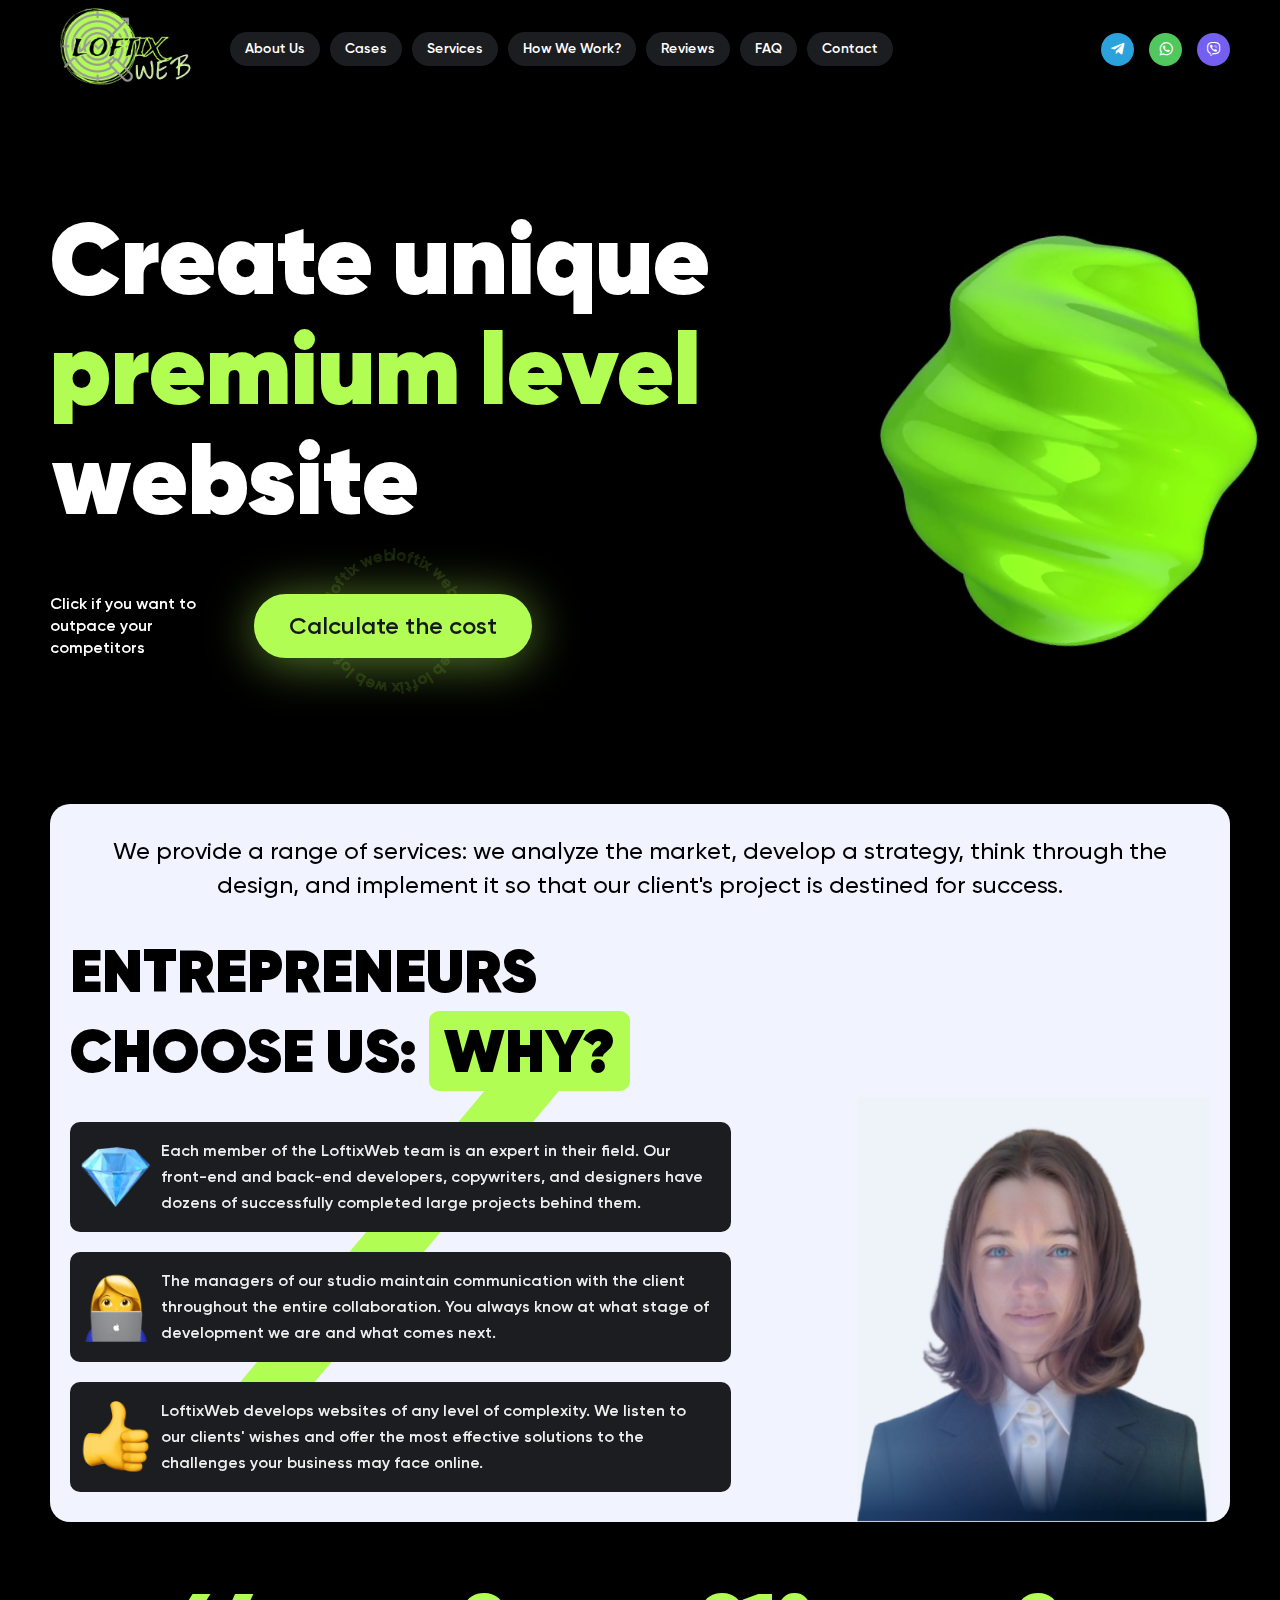
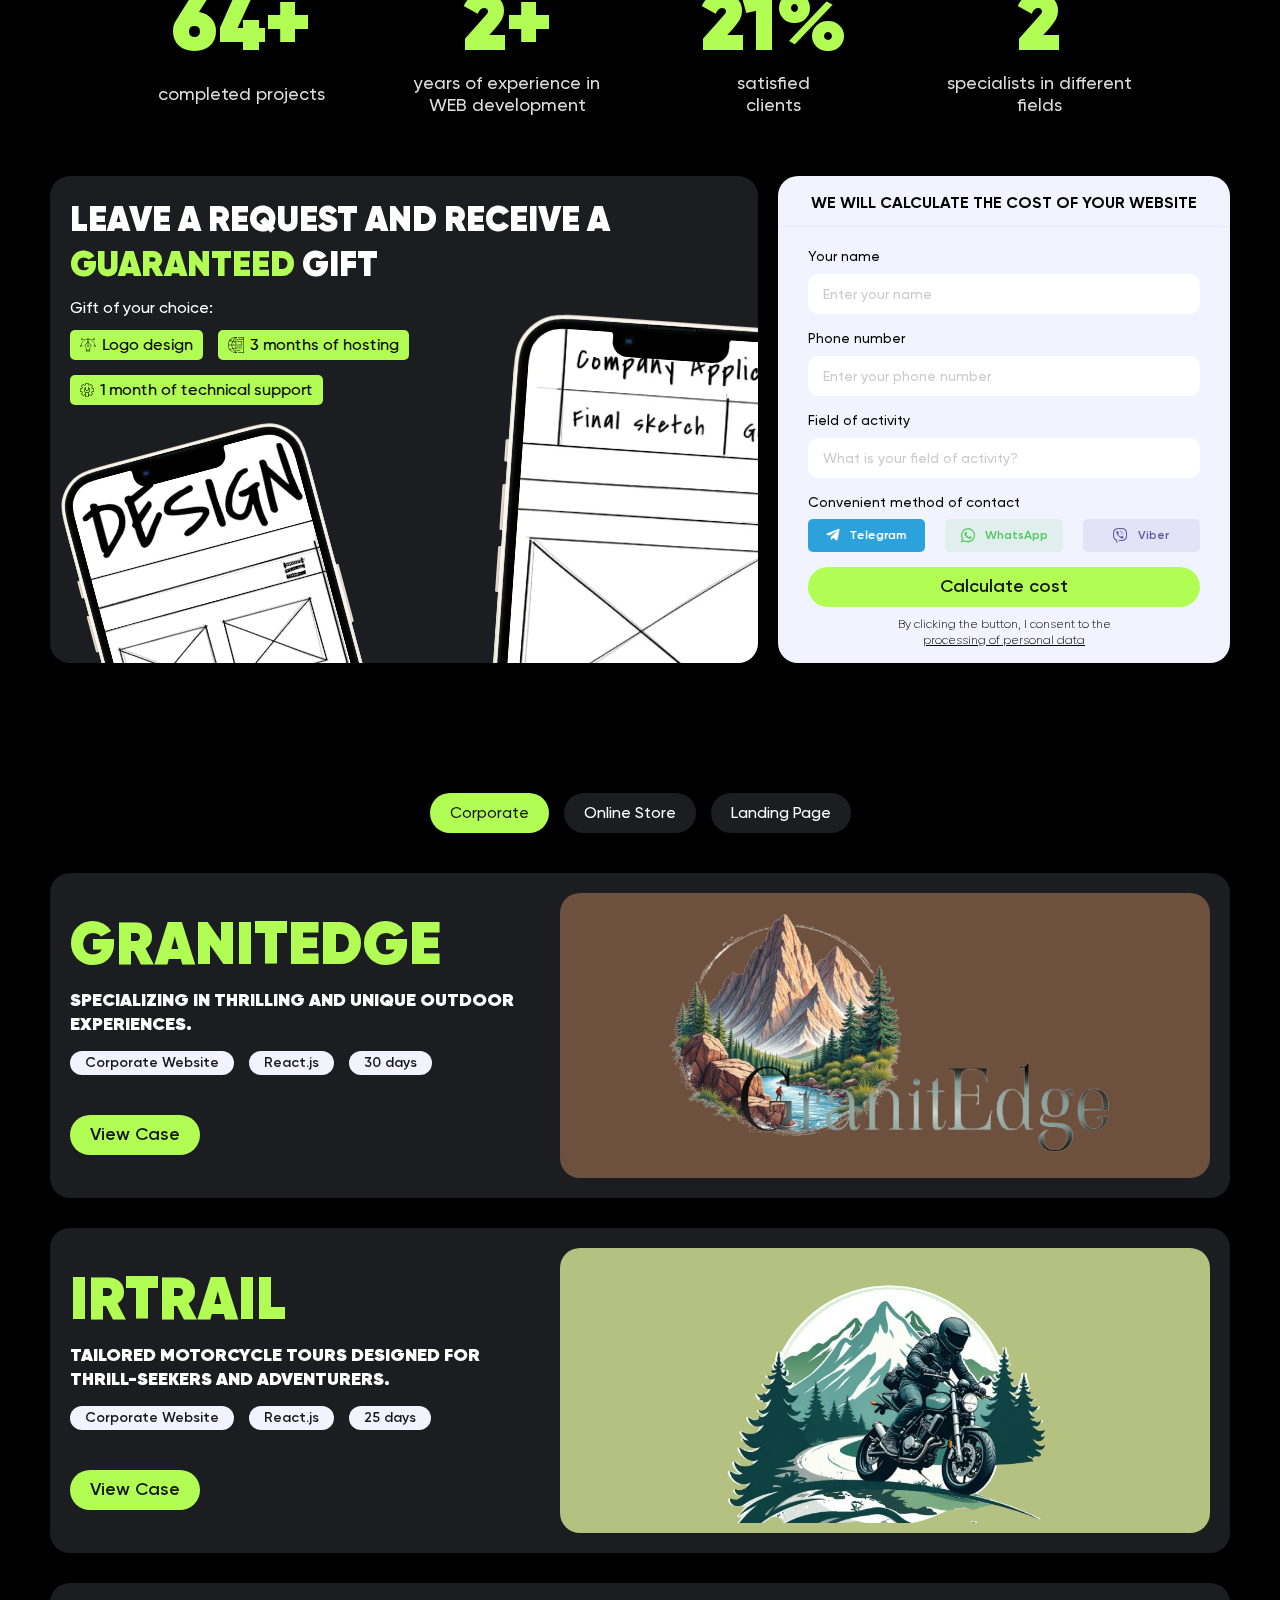
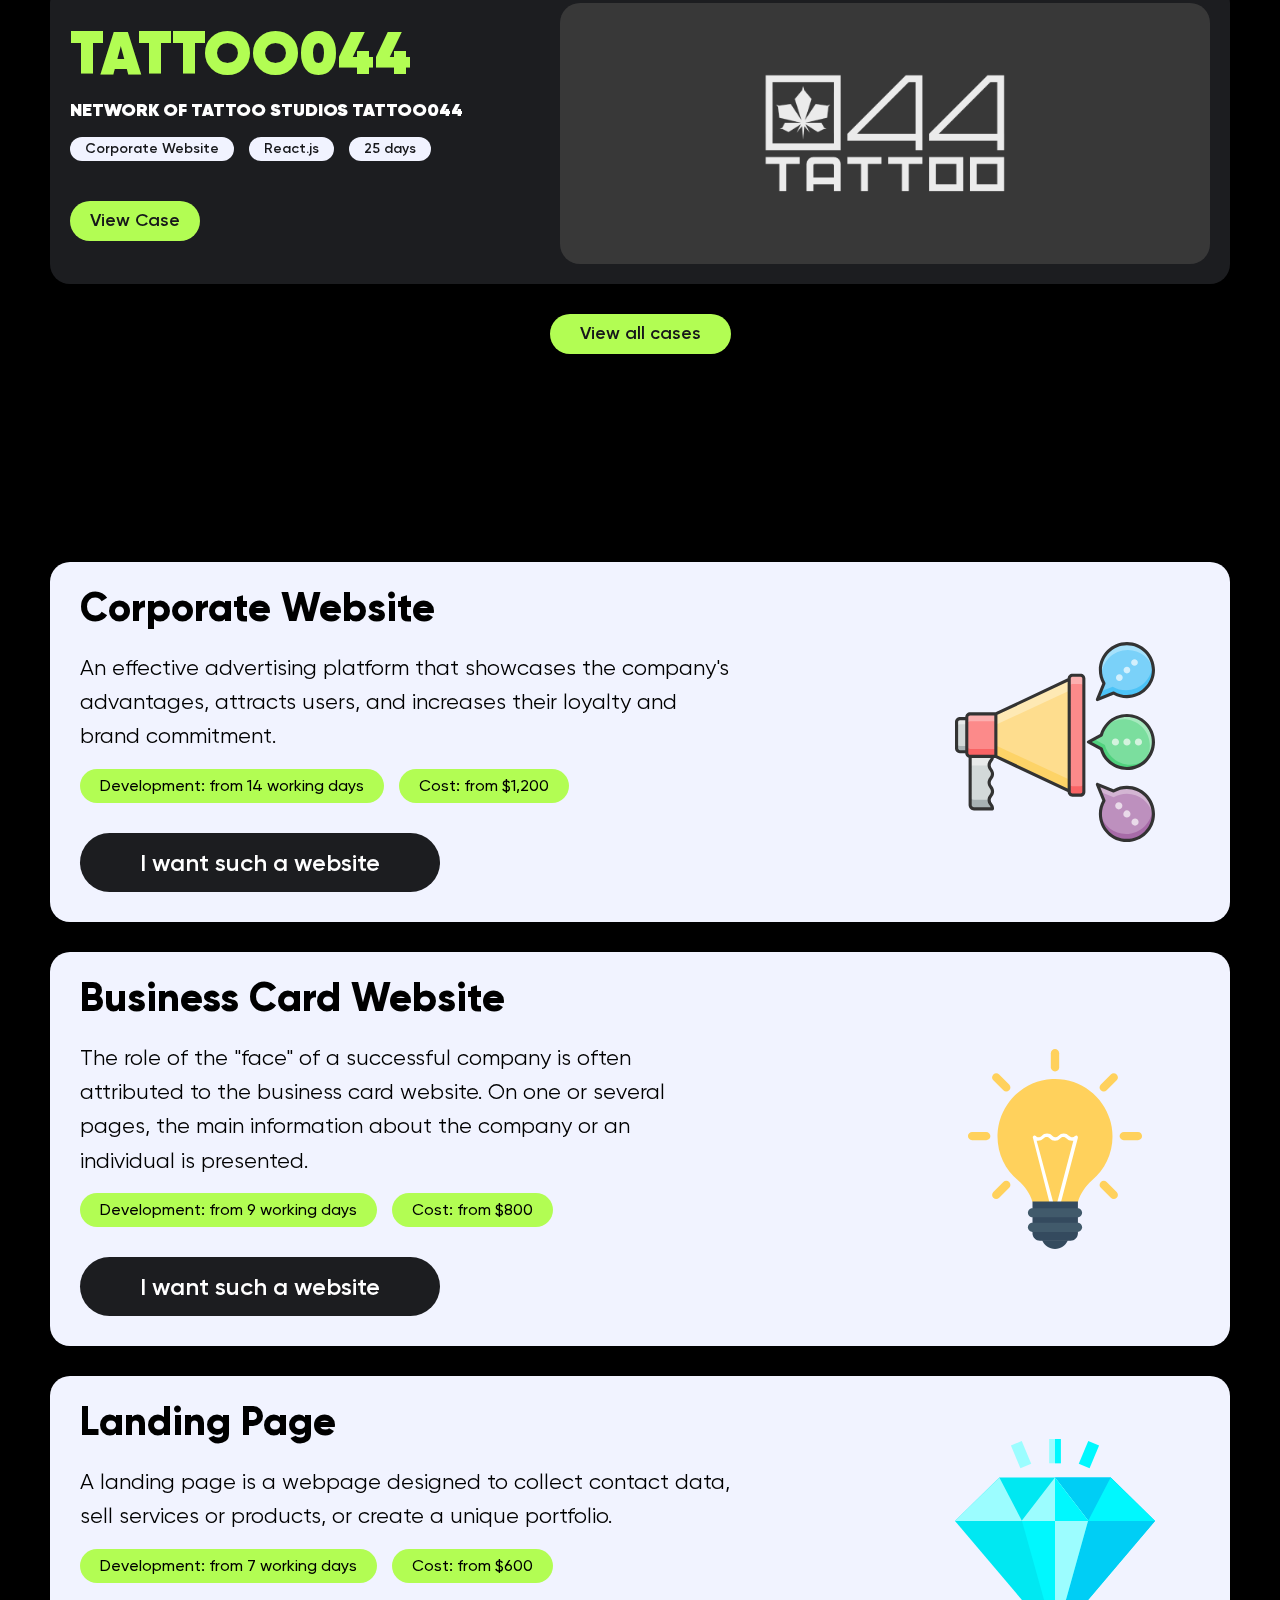
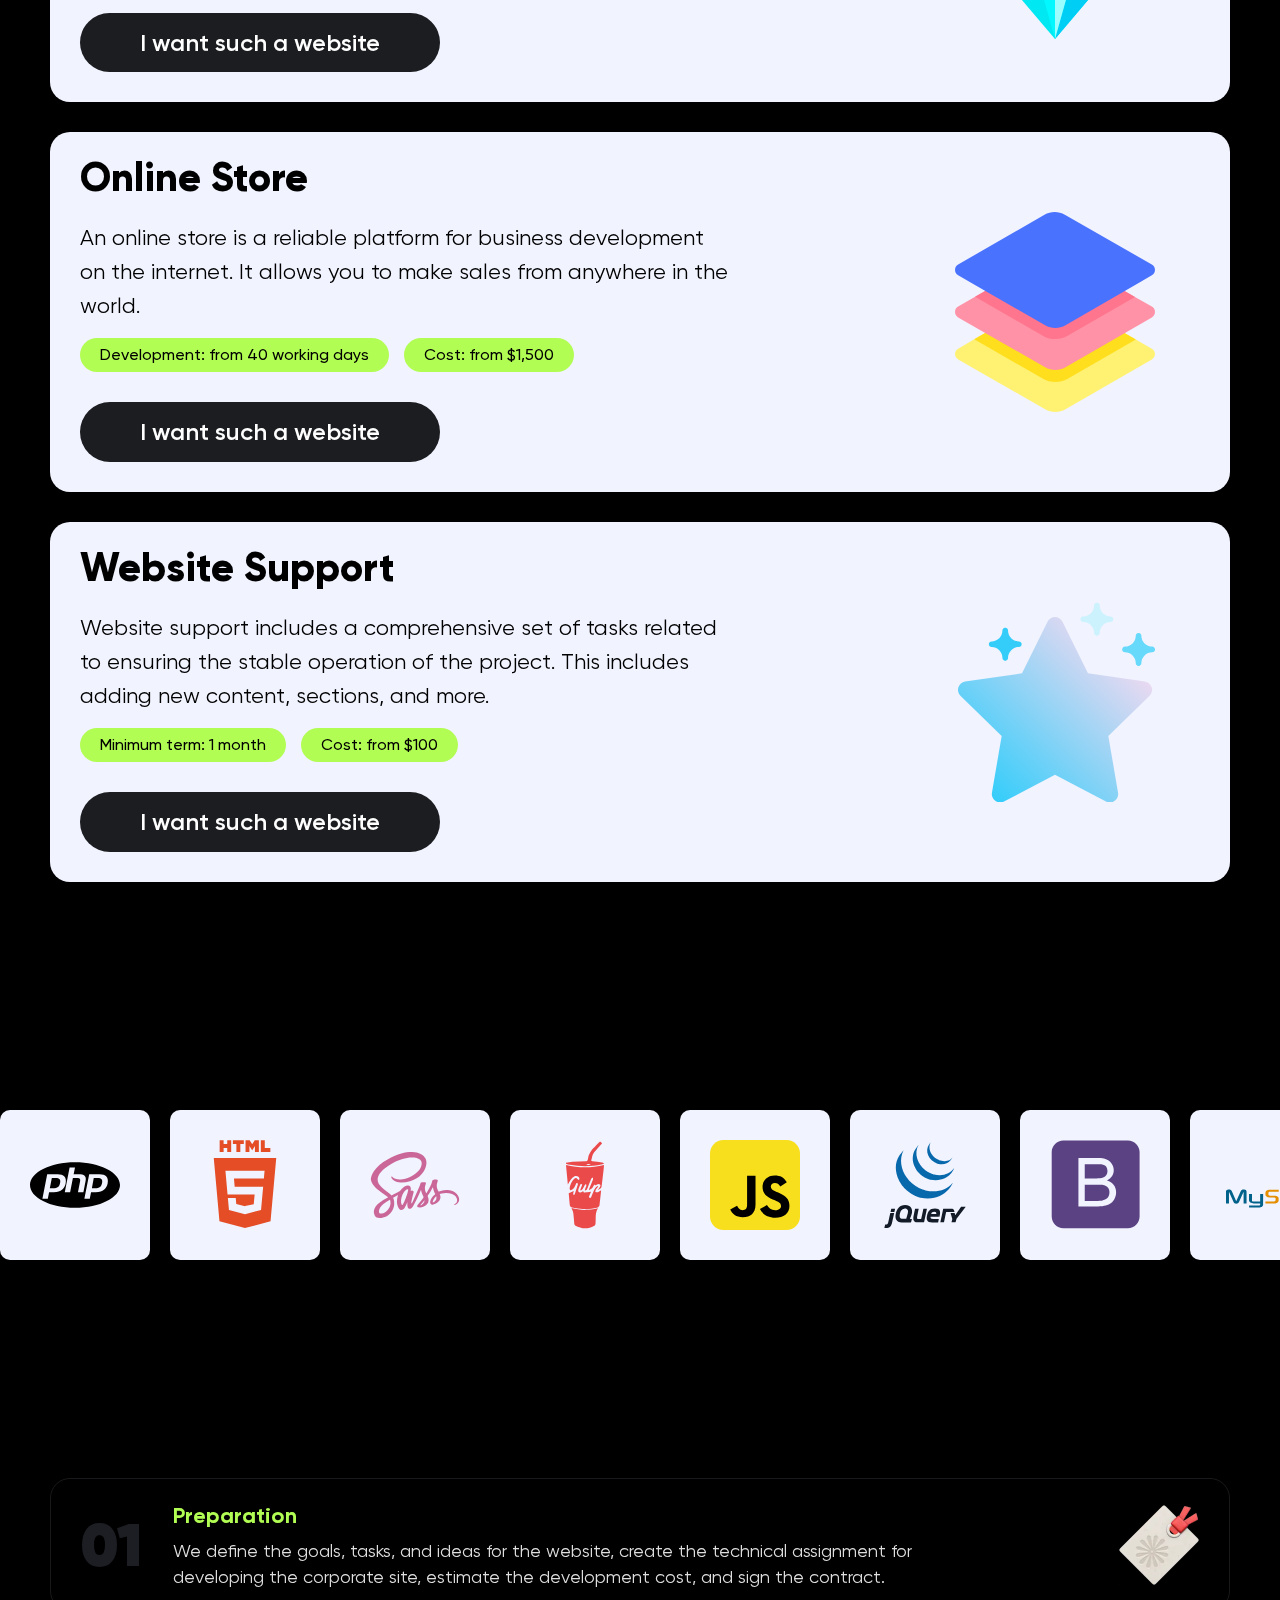
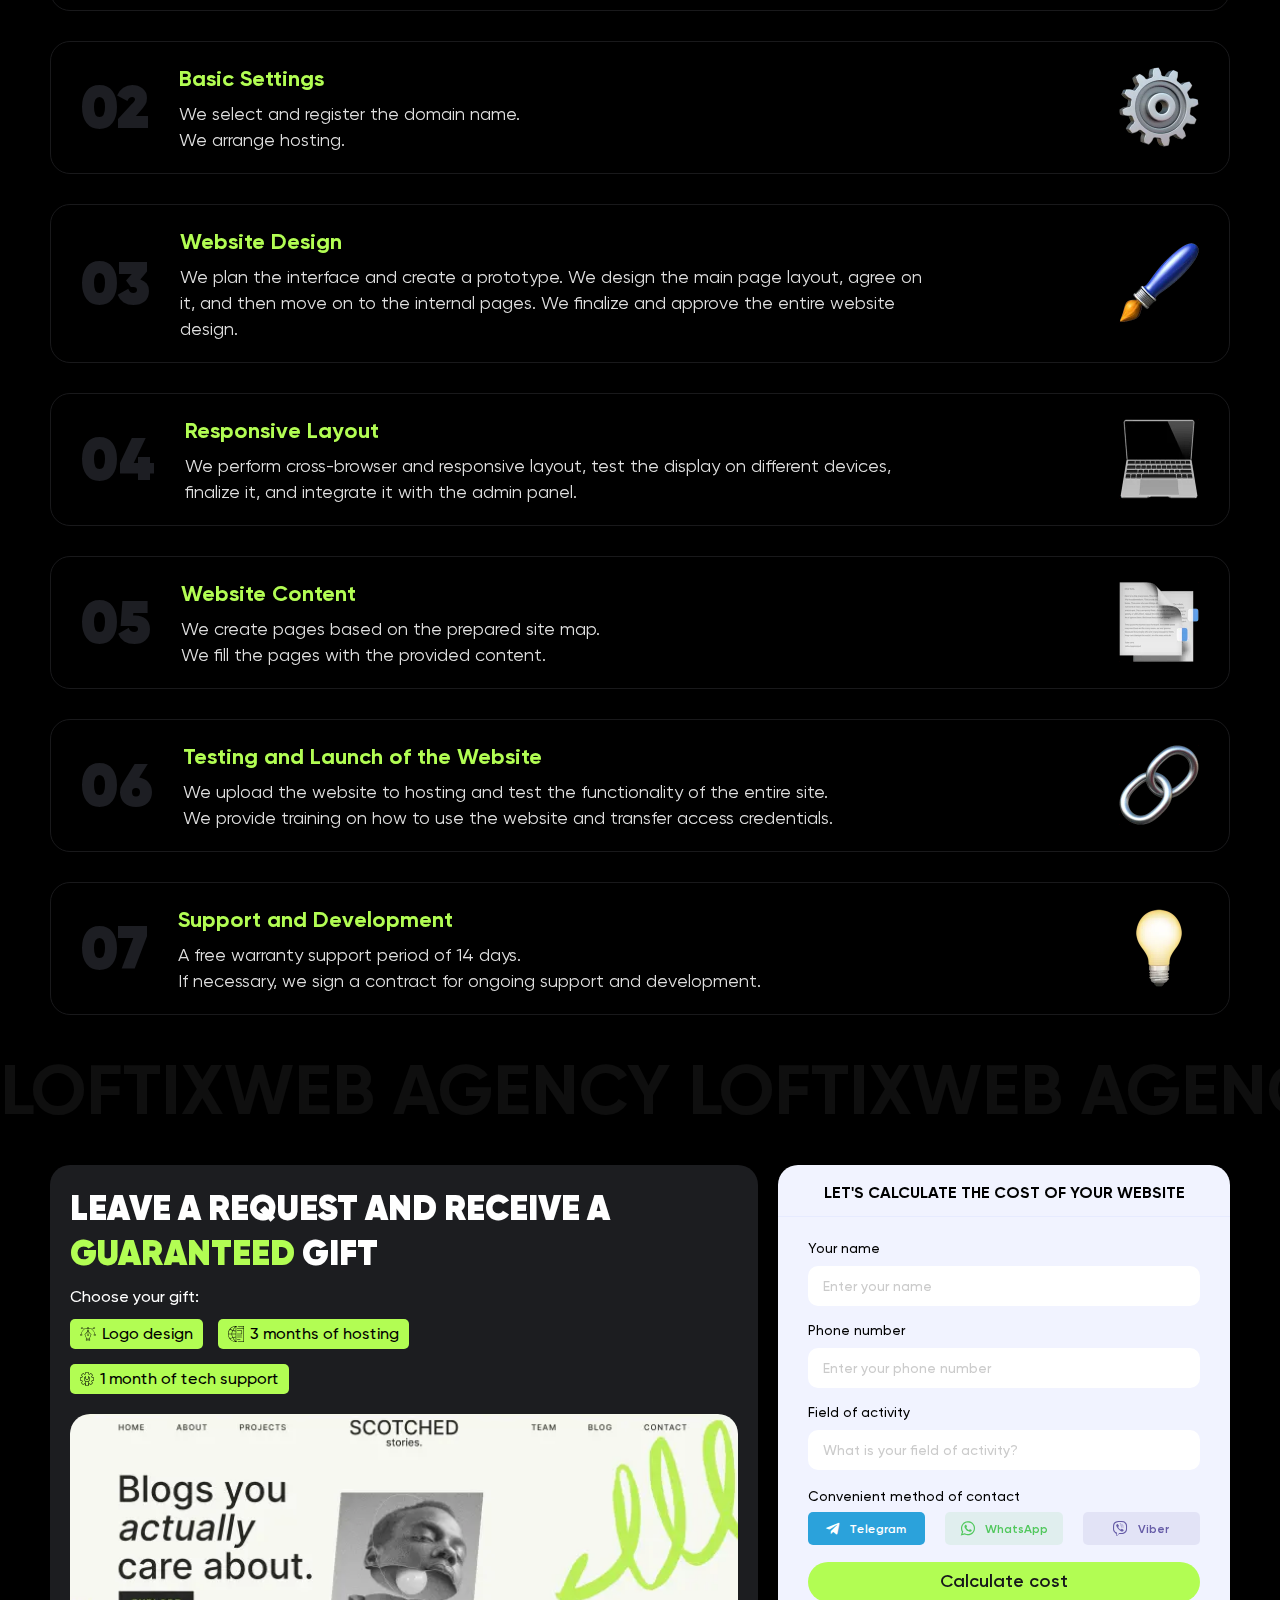
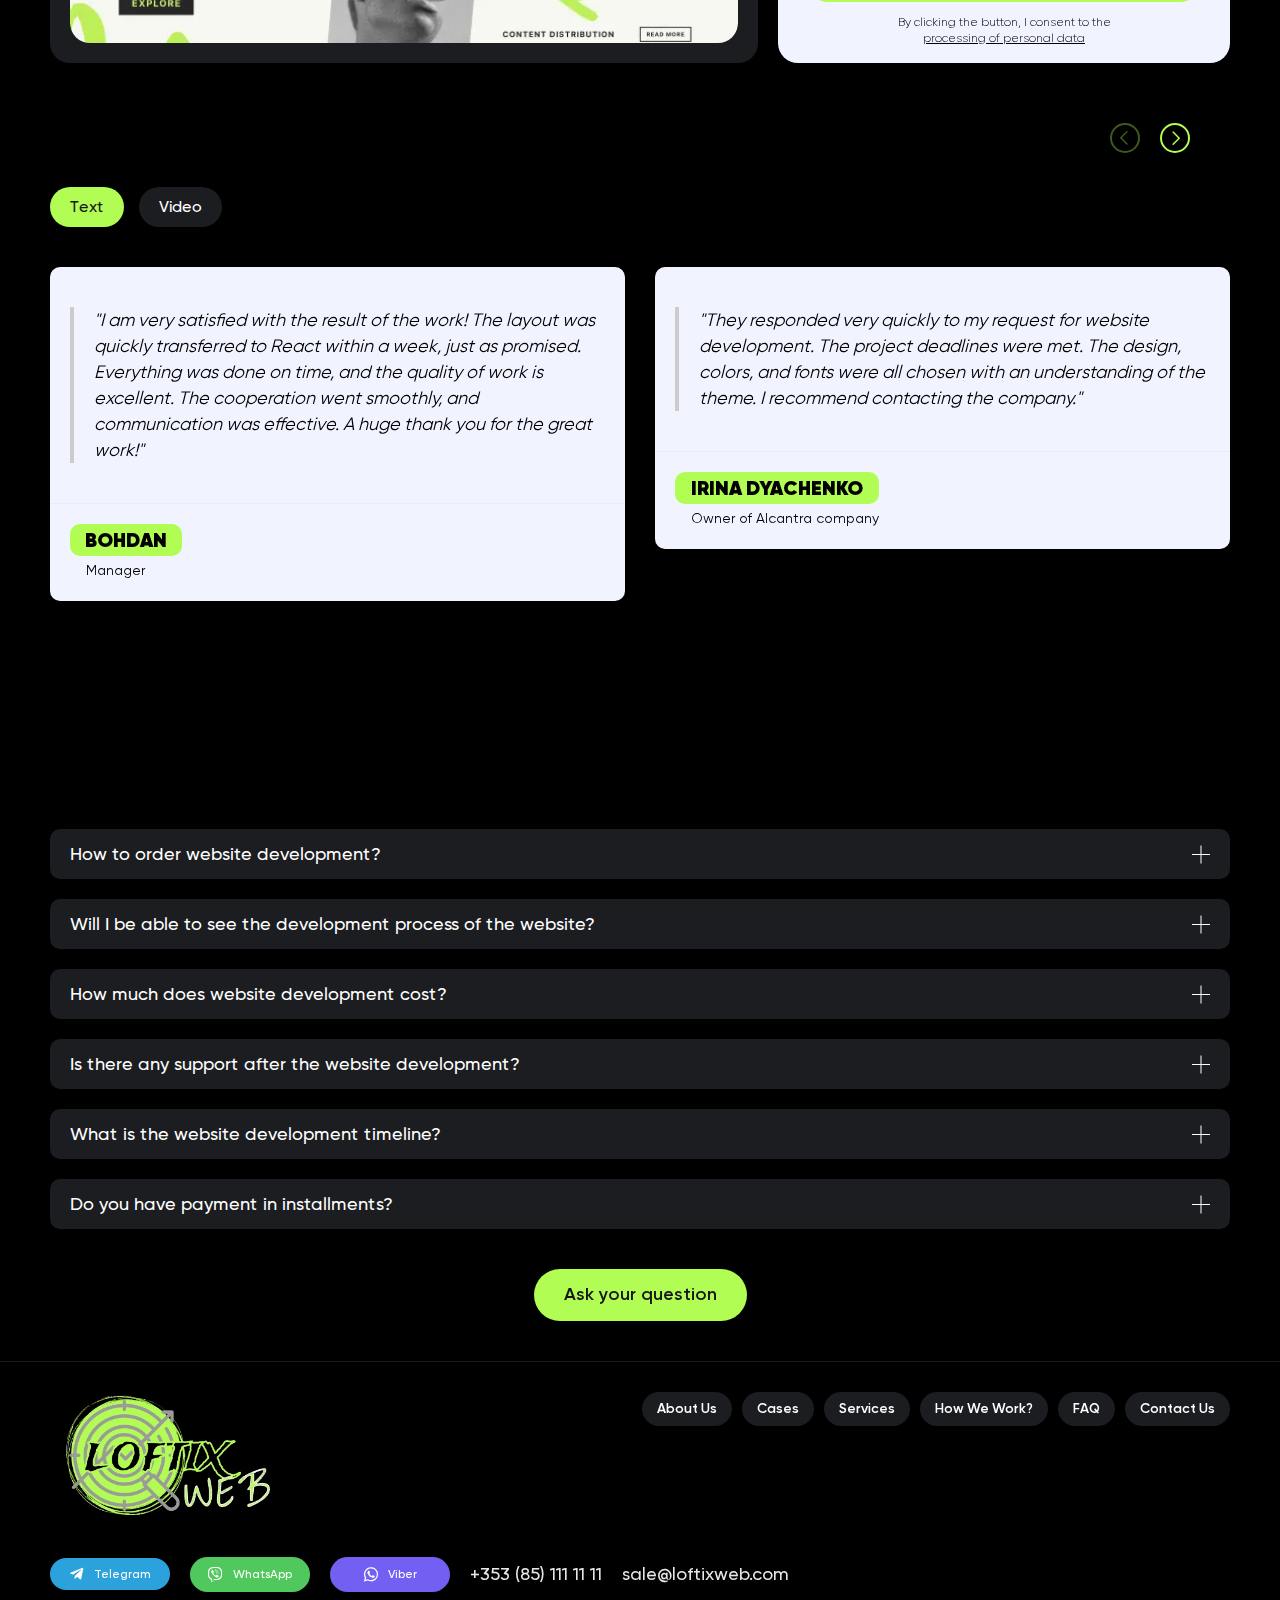
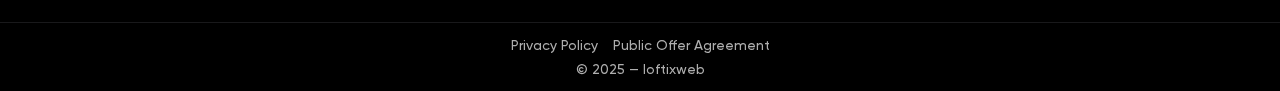
==== index.html @ 7580a001 "fix:remove dublicateId" ====
<!DOCTYPE html>
<html lang="en">
  <head>
    <title>Professional Website Creation Services - LoftixWeb</title>
    <meta charset="UTF-8" />
    <meta name="format-detection" content="telephone=no" />
    <meta
      name="description"
      content="LoftixWeb provides professional web design and website development services to help businesses create unique, user-friendly websites. Contact us to get started!"
    />
    <meta
      name="keywords"
      content="website creation, web development, web design, professional websites, responsive websites, business website design"
    />
    <meta
      property="og:title"
      content="LoftixWeb | Professional Website Creation Services"
    />
    <meta
      property="og:description"
      content="LoftixWeb helps businesses create high-quality, responsive websites. Get started with our expert web design and development services today!"
    />
    <meta property="og:image" content="img/why/alex_photo.png" />
    <meta property="og:url" content="https://aleksayshn.github.io/LoftixWeb/" />

    <link rel="stylesheet" href="css/style.min.css" />
    <link rel="shortcut icon" href="favicon.ico" />
    <!-- <meta name="robots" content="noindex, nofollow"> -->
    <meta name="viewport" content="width=device-width, initial-scale=1.0" />
  </head>

  <body>
    <div class="wrapper">
      <!-- Header -->
      <header class="header">
        <div class="header__container">
          <!-- Logo -->
          <a href="index.html" class="header__logo"
            ><img src="img/loftixLOpacity.png" alt="Logo"
          /></a>
          <!-- Navigation Menu -->
          <div class="header__menu menu">
            <nav class="menu__body">
              <ul class="menu__list">
                <li class="menu__item">
                  <a
                    href=""
                    class="menu__link"
                    data-goto=".why"
                    data-goto-header
                    >About Us</a
                  >
                </li>
                <li class="menu__item">
                  <a
                    href=""
                    class="menu__link"
                    data-goto=".cases"
                    data-goto-header
                    >Cases</a
                  >
                </li>
                <li class="menu__item">
                  <a
                    href=""
                    class="menu__link"
                    data-goto=".offer"
                    data-goto-header
                    >Services</a
                  >
                </li>
                <li class="menu__item">
                  <a
                    href=""
                    class="menu__link"
                    data-goto=".how"
                    data-goto-header
                    >How We Work?</a
                  >
                </li>
                <li class="menu__item">
                  <a
                    href=""
                    class="menu__link"
                    data-goto=".feedback"
                    data-goto-header
                    >Reviews</a
                  >
                </li>
                <li class="menu__item">
                  <a
                    href=""
                    class="menu__link"
                    data-goto=".questions"
                    data-goto-header
                    >FAQ</a
                  >
                </li>
                <li class="menu__item">
                  <a href="" class="menu__link" data-goto=".footer">Contact</a>
                </li>
              </ul>
              <!-- Cost Calculation Button -->
              <div
                class="header__button button-calc"
                data-watch
                data-popup="#popup-form"
              >
                Calculate cost Calculate the cost
                <svg
                  data-watch
                  class="circle"
                  xmlns="http://www.w3.org/2000/svg"
                  width="158"
                  height="158"
                  fill="none"
                  viewBox="0 0 178 178"
                >
                  <!-- Circle path -->
                  <defs>
                    <path
                      id="circlePath1"
                      d="M 89 15 A 69 69 0 1 1 88.999 15"
                    />
                  </defs>
                  <!-- Text around the circle -->
                  <text font-size="18px" fill="rgba(178, 253, 83, 0.1)">
                    <textPath
                      href="#circlePath1"
                      startOffset="50%"
                      text-anchor="middle"
                      stroke="rgba(178, 253, 83, 0.1)"
                      stroke-width="1px"
                    >
                      loftix web loftix web loftix web loftix web loftix web
                    </textPath>
                  </text>
                </svg>
              </div>
            </nav>
          </div>
          <ul class="header__social social-header">
            <!-- List of social media links -->
            <li class="social-header__item">
              <a href="" class="social-header__link _icon-telegram"></a>
            </li>
            <li class="social-header__item">
              <a href="" class="social-header__link _icon-WhatsApp"></a>
            </li>
            <li class="social-header__item">
              <a href="" class="social-header__link _icon-viber"></a>
            </li>
          </ul>
          <!-- Mobile menu button -->
          <button type="button" class="menu__icon icon-menu">
            <span></span>
            <!-- Icon representation -->
          </button>
        </div>
      </header>
      <main class="page">
        <!-- page hero -->
        <section class="page__hero hero">
          <div class="hero__container">
            <div class="hero__content">
              <!-- Main heading with animated words -->
              <h1 class="hero__title">
                <span data-watch>Create</span> <span data-watch>unique</span>
                <span data-watch class="hero__title-green">premium level</span>
                <span data-watch>website</span>
              </h1>
              <div class="hero__push">
                <!-- Call to action text -->
                <div class="hero__text" data-watch>
                  Click if you want to outpace your competitors
                </div>
                <!-- Button to open cost calculator popup -->
                <div
                  class="hero__button button-calc"
                  data-watch
                  data-popup="#popup-form"
                >
                  Calculate the cost
                  <svg
                    data-watch
                    class="circle"
                    xmlns="http://www.w3.org/2000/svg"
                    width="158"
                    height="158"
                    fill="none"
                    viewBox="0 0 178 178"
                  >
                    <!-- Circle path -->
                    <defs>
                      <path
                        id="circlePath2"
                        d="M 89 15 A 69 69 0 1 1 88.999 15"
                      />
                    </defs>
                    <!-- Text around the circle -->
                    <text font-size="18px" fill="rgba(178, 253, 83, 0.1)">
                      <textPath
                        href="#circlePath2"
                        startOffset="50%"
                        text-anchor="middle"
                        stroke="rgba(178, 253, 83, 0.1)"
                        stroke-width="1px"
                      >
                        loftix web loftix web loftix web loftix web loftix web
                      </textPath>
                    </text>
                  </svg>
                </div>
              </div>
            </div>
            <!-- Animated video background -->
            <div class="hero__animation" data-watch>
              <video
                id="videoElement"
                preload="metadata"
                loop
                autoplay
                muted
                playsinline
              >
                <source src="./files/animation.mp4" type="video/mp4" />
                <source src="./files/animation.webm" type="video/webm" />
                Your browser does not support the video tag.
              </video>
            </div>
          </div>
        </section>
        <!-- Why Choose Us Section -->
        <section class="page__why why" data-watch>
          <div class="why__container">
            <div class="why__block">
              <div class="why__text">
                <p>
                  We provide a range of services: we analyze the market, develop
                  a strategy, think through the design, and implement it so that
                  our client's project is destined for success.
                </p>
              </div>
              <div class="why__body">
                <div class="why__content">
                  <!-- Section title with highlighted word -->
                  <h2 class="why__title" data-watch>
                    Entrepreneurs choose us:
                    <span class="title__green">
                      why?
                      <!-- Green decorative elements -->
                      <svg
                        xmlns="http://www.w3.org/2000/svg"
                        width="371"
                        height="427"
                        fill="none"
                        viewBox="0 0 371 427"
                      >
                        <path
                          fill="#B2FD53"
                          d="m326.82.973 43.665 36.639-325.957 388.46L.863 389.433z"
                        />
                      </svg>
                      <svg
                        xmlns="http://www.w3.org/2000/svg"
                        width="44"
                        height="629"
                        fill="none"
                        viewBox="0 0 44 629"
                      >
                        <path
                          fill="#B2FD53"
                          d="M.029.626h43.315v627.683H.029z"
                        />
                      </svg>
                    </span>
                  </h2>
                  <!-- List of company advantages -->
                  <ul class="why__list">
                    <li>
                      <img src="img/why/diamond.webp" alt="Image" />
                      <p>
                        Each member of the LoftixWeb team is an expert in their
                        field. Our front-end and back-end developers,
                        copywriters, and designers have dozens of successfully
                        completed large projects behind them.
                      </p>
                    </li>
                    <li>
                      <img src="img/why/pc_girl.webp" alt="Image" />
                      <p>
                        The managers of our studio maintain communication with
                        the client throughout the entire collaboration. You
                        always know at what stage of development we are and what
                        comes next.
                      </p>
                    </li>
                    <li>
                      <img src="img/why/thumb-up.webp" alt="Image" />
                      <p>
                        LoftixWeb develops websites of any level of complexity.
                        We listen to our clients' wishes and offer the most
                        effective solutions to the challenges your business may
                        face online.
                      </p>
                    </li>
                  </ul>
                </div>
                <!-- Image of team member or representative -->
                <div class="why__image">
                  <img src="img/why/alex_photo.png" alt="Alexandra" />
                </div>
              </div>
            </div>
            <!-- Company statistics -->
            <div class="why__items" data-watch data-watch-once>
              <div class="why__item item-why">
                <div class="item-why__number">
                  <span data-digits-counter data-digits-counter-speed="5000"
                    >350</span
                  >+
                </div>
                <div class="item-why__text">completed projects</div>
              </div>
              <div class="why__item item-why">
                <div class="item-why__number">
                  <span data-digits-counter data-digits-counter-speed="3000"
                    >7</span
                  >+
                </div>
                <div class="item-why__text">
                  years of experience in WEB development
                </div>
              </div>
              <div class="why__item item-why">
                <div class="item-why__number">
                  <span data-digits-counter data-digits-counter-speed="4000"
                    >94</span
                  >%
                </div>
                <div class="item-why__text">satisfied <br />clients</div>
              </div>
              <div class="why__item item-why">
                <div class="item-why__number">
                  <span data-digits-counter data-digits-counter-speed="2000"
                    >5</span
                  >
                </div>
                <div class="item-why__text">
                  specialists in different fields
                </div>
              </div>
            </div>
          </div>
        </section>
        <!-- Request Section: Users can request a website cost estimate and receive a gift -->
        <section class="page__request request">
          <div class="request__container">
            <div class="request__content">
              <!-- Background images for the section -->
              <img
                class="request__bg request__bg--1"
                src="img/request/bg_form_1.webp"
                alt="Image"
              />
              <img
                class="request__bg request__bg--2"
                src="img/request/bg_form_2.webp"
                alt="Image"
              />
              <!-- Title for the section with a special "guaranteed" gift offer -->
              <h2 class="request__title">
                Leave a request and receive a 
                <span>guaranteed</span> gift
              </h2>
              <!-- Information about the gifts users can choose from -->
              <div class="request__text">Gift of your choice:</div>
              <div class="request__presents">
                <div class="request__present">
                  <img src="img/request/icon_logotype.svg" alt="Icon" />
                  <span>Logo design</span>
                </div>
                <div class="request__present">
                  <img src="img/request/domain.svg" alt="Icon" />
                  <span>3 months of hosting</span>
                </div>
                <div class="request__present">
                  <img src="img/request/tech.svg" alt="Icon" />
                  <span>1 month of technical support</span>
                </div>
              </div>
            </div>
            <!-- Form to request a website cost estimate -->
            <form
              class="request__form form-request"
              action="files/sendmail/sendmail.php"
              method="POST"
            >
              <!-- Title of the form -->
              <h3 class="form-request__title">
                We will calculate the cost of your website
              </h3>
              <!-- Form fields for user input (name, phone, field of activity) -->
              <div class="form-request__items">
                <div class="form-request__item">
                  <label for="name" class="form-request__label"
                    >Your name</label
                  >
                  <input
                    id="name"
                    data-required
                    autocomplete="off"
                    type="text"
                    name="name"
                    data-error="Error"
                    placeholder="Enter your name"
                    class="form-request__input input"
                  />
                </div>
                <div class="form-request__item">
                  <label for="phone" class="form-request__label"
                    >Phone number</label
                  >
                  <input
                    id="phone"
                    data-required
                    autocomplete="off"
                    type="text"
                    name="phone"
                    data-error="Error"
                    placeholder="Enter your phone number"
                    class="form-request__input input"
                  />
                </div>
                <div class="form-request__item">
                  <label for="field" class="form-request__label"
                    >Field of activity</label
                  >
                  <input
                    id="field1"
                    data-required
                    autocomplete="off"
                    type="text"
                    name="field1"
                    data-error="Error"
                    placeholder="What is your field of activity?"
                    class="form-request__input input"
                  />
                </div>
              </div>
              <!-- Contact method selection (radio buttons for Telegram, WhatsApp, and Viber) -->
              <label
                for="options1"
                class="form-request__label form-request__label--options"
                >Convenient method of contact</label
              >
              <div class="form-request__options options" id="options1">
                <div class="options__item">
                  <input
                    id="Telegram"
                    class="options__input"
                    checked
                    type="radio"
                    value="1"
                    name="messenger"
                  />
                  <label for="Telegram" class="options__label _icon-telegram">
                    <span class="options__text">Telegram</span>
                  </label>
                </div>
                <div class="options__item">
                  <input
                    id="WhatsApp"
                    class="options__input"
                    type="radio"
                    value="2"
                    name="messenger"
                  />
                  <label
                    for="WhatsApp"
                    class="options__label options__label--whatsapp _icon-WhatsApp"
                  >
                    <span class="options__text">WhatsApp</span>
                  </label>
                </div>
                <div class="options__item">
                  <input
                    id="Viber"
                    class="options__input"
                    type="radio"
                    value="3"
                    name="messenger"
                  />
                  <label
                    for="Viber"
                    class="options__label options__label--viber _icon-viber"
                  >
                    <span class="options__text">Viber</span>
                  </label>
                </div>
              </div>
              <!-- Submit button for the form -->
              <button type="submit" class="form-request__button button">
                Calculate cost
              </button>
              <!-- Consent checkbox for personal data processing -->
              <div class="form-request__consent">
                By clicking the button, I consent to the
                <a href="#">processing of personal data</a>
              </div>
            </form>
          </div>
        </section>
        <!-- Cases Section: Displays different cases/projects with tabs for filtering -->
        <section class="page__cases cases">
          <div class="cases__container">
            <!-- Title of the section with animation trigger for watching the title -->
            <h2
              class="cases__title title"
              data-watch
              data-watch-threshold="0.5"
            >
              Our<span>сases</span>
            </h2>
            <!-- Tabs for switching between different case categories -->
            <div data-tabs class="cases__tabs tabs">
              <nav data-tabs-titles class="tabs__navigation">
                <button type="button" class="tabs__title _tab-active">
                  Corporate
                </button>
                <button type="button" class="tabs__title">Online Store</button>
                <button type="button" class="tabs__title">Landing Page</button>
              </nav>
              <!-- Tab content area where the cases are shown -->
              <div data-tabs-body class="tabs__content">
                <!-- Corporate tab content -->
                <div class="tabs__body">
                  <div class="tabs__items">
                    <!-- Case item (project) structure with a logo, project name, and description -->
                    <div class="tabs__item item-tabs">
                      <div class="item-tabs__content">
                        <a href="#" class="item-tabs__name">granitedge</a>
                        <div class="item-tabs__caption">
                          Specializing in thrilling and unique outdoor
                          experiences.
                        </div>
                        <div class="item-tabs__labels">
                          <div class="item-tabs__label">Corporate Website</div>
                          <div class="item-tabs__label">React.js</div>
                          <div class="item-tabs__label">30 days</div>
                        </div>
                        <!-- Button to view the full case details -->
                        <a
                          href="case.html"
                          class="item-tabs__button button button--light"
                        >
                          View Case
                        </a>
                      </div>
                      <!-- Logo of the project with background color -->
                      <a
                        href="case.html"
                        class="item-tabs__logo"
                        style="background-color: #6d513e"
                      >
                        <img
                          src="img/cases/granitedge.png"
                          alt="Image"
                          width="70%"
                        />
                      </a>
                    </div>
                    <!-- Additional case items follow the same structure -->
                    <div class="tabs__item item-tabs">
                      <div class="item-tabs__content">
                        <a href="#" class="item-tabs__name">IrTrail</a>
                        <div class="item-tabs__caption">
                          Tailored motorcycle tours designed for thrill-seekers
                          and adventurers.
                        </div>
                        <div class="item-tabs__labels">
                          <div class="item-tabs__label">Corporate Website</div>
                          <div class="item-tabs__label">React.js</div>
                          <div class="item-tabs__label">25 days</div>
                        </div>
                        <a
                          href="case.html"
                          class="item-tabs__button button button--light"
                        >
                          View Case
                        </a>
                      </div>
                      <a
                        href="case.html"
                        class="item-tabs__logo"
                        style="background-color: #b4c181"
                      >
                        <img
                          src="img/cases/logoMtc.png"
                          alt="Image"
                          width="50%"
                        />
                      </a>
                    </div>
                    <div class="tabs__item item-tabs">
                      <div class="item-tabs__content">
                        <a href="#" class="item-tabs__name">tattoo044</a>
                        <div class="item-tabs__caption">
                          Network of tattoo studios TATTOO044
                        </div>
                        <div class="item-tabs__labels">
                          <div class="item-tabs__label">Corporate Website</div>
                          <div class="item-tabs__label">React.js</div>
                          <div class="item-tabs__label">25 days</div>
                        </div>
                        <a
                          href="case.html"
                          class="item-tabs__button button button--light"
                        >
                          View Case
                        </a>
                      </div>
                      <a
                        href="case.html"
                        class="item-tabs__logo"
                        style="background-color: #383838"
                      >
                        <img src="img/cases/logo_tattoo.svg" alt="Image" />
                      </a>
                    </div>
                  </div>
                </div>
                <div class="tabs__body">
                  <div class="tabs__items">
                    <div class="tabs__item item-tabs">
                      <div class="item-tabs__content">
                        <a href="#" class="item-tabs__name">IrTrail</a>
                        <div class="item-tabs__caption">
                          Tailored motorcycle tours designed for thrill-seekers
                          and adventurers.
                        </div>
                        <div class="item-tabs__labels">
                          <div class="item-tabs__label">Corporate Website</div>
                          <div class="item-tabs__label">React.js</div>
                          <div class="item-tabs__label">25 days</div>
                        </div>
                        <a
                          href="case.html"
                          class="item-tabs__button button button--light"
                        >
                          View Case
                        </a>
                      </div>
                      <a
                        href="case.html"
                        class="item-tabs__logo"
                        style="background-color: #b4c181"
                      >
                        <img
                          src="img/cases/logoMtc.png"
                          alt="Image"
                          width="50%"
                        />
                      </a>
                    </div>
                    <div class="tabs__item item-tabs">
                      <div class="item-tabs__content">
                        <a href="#" class="item-tabs__name">tattoo044</a>
                        <div class="item-tabs__caption">
                          Network of tattoo studios TATTOO044
                        </div>
                        <div class="item-tabs__labels">
                          <div class="item-tabs__label">Corporate Website</div>
                          <div class="item-tabs__label">React.js</div>
                          <div class="item-tabs__label">25 days</div>
                        </div>
                        <a
                          href="case.html"
                          class="item-tabs__button button button--light"
                        >
                          View Case
                        </a>
                      </div>
                      <a
                        href="case.html"
                        class="item-tabs__logo"
                        style="background-color: #383838"
                      >
                        <img src="img/cases/logo_tattoo.svg" alt="Image" />
                      </a>
                    </div>
                    <div class="tabs__item item-tabs">
                      <div class="item-tabs__content">
                        <a href="#" class="item-tabs__name">granitedge</a>
                        <div class="item-tabs__caption">
                          Specializing in thrilling and unique outdoor
                          experiences.
                        </div>
                        <div class="item-tabs__labels">
                          <div class="item-tabs__label">Corporate Website</div>
                          <div class="item-tabs__label">React.js</div>
                          <div class="item-tabs__label">30 days</div>
                        </div>
                        <a
                          href="case.html"
                          class="item-tabs__button button button--light"
                        >
                          View Case
                        </a>
                      </div>
                      <a
                        href="case.html"
                        class="item-tabs__logo"
                        style="background-color: #6d513e"
                      >
                        <img
                          src="img/cases/granitedge.png"
                          alt="Image"
                          width="70%"
                        />
                      </a>
                    </div>
                  </div>
                </div>
                <div class="tabs__body">
                  <div class="tabs__items">
                    <div class="tabs__item item-tabs">
                      <div class="item-tabs__content">
                        <a href="#" class="item-tabs__name">tattoo044</a>
                        <div class="item-tabs__caption">
                          Network of tattoo studios TATTOO044
                        </div>
                        <div class="item-tabs__labels">
                          <div class="item-tabs__label">Corporate Website</div>
                          <div class="item-tabs__label">React.js</div>
                          <div class="item-tabs__label">25 days</div>
                        </div>
                        <a
                          href="case.html"
                          class="item-tabs__button button button--light"
                        >
                          View Case
                        </a>
                      </div>
                      <a
                        href="case.html"
                        class="item-tabs__logo"
                        style="background-color: #383838"
                      >
                        <img src="img/cases/logo_tattoo.svg" alt="Image" />
                      </a>
                    </div>
                    <div class="tabs__item item-tabs">
                      <div class="item-tabs__content">
                        <a href="#" class="item-tabs__name">granitedge</a>
                        <div class="item-tabs__caption">
                          Specializing in thrilling and unique outdoor
                          experiences.
                        </div>
                        <div class="item-tabs__labels">
                          <div class="item-tabs__label">Corporate Website</div>
                          <div class="item-tabs__label">React.js</div>
                          <div class="item-tabs__label">30 days</div>
                        </div>
                        <a
                          href="case.html"
                          class="item-tabs__button button button--light"
                        >
                          View Case
                        </a>
                      </div>
                      <a
                        href="case.html"
                        class="item-tabs__logo"
                        style="background-color: #6d513e"
                      >
                        <img
                          src="img/cases/granitedge.png"
                          alt="Image"
                          width="70%"
                        />
                      </a>
                    </div>
                    <div class="tabs__item item-tabs">
                      <div class="item-tabs__content">
                        <a href="#" class="item-tabs__name">IrTrail</a>
                        <div class="item-tabs__caption">
                          Tailored motorcycle tours designed for thrill-seekers
                          and adventurers.
                        </div>
                        <div class="item-tabs__labels">
                          <div class="item-tabs__label">Corporate Website</div>
                          <div class="item-tabs__label">React.js</div>
                          <div class="item-tabs__label">25 days</div>
                        </div>
                        <a
                          href="case.html"
                          class="item-tabs__button button button--light"
                        >
                          View Case
                        </a>
                      </div>
                      <a
                        href="case.html"
                        class="item-tabs__logo"
                        style="background-color: #b4c181"
                      >
                        <img
                          src="img/cases/logoMtc.png"
                          alt="Image"
                          width="50%"
                        />
                      </a>
                    </div>
                  </div>
                </div>
              </div>
            </div>
            <!-- Button to view all cases on a separate page -->
            <a href="cases.html" class="cases__button button button--light"
              >View all cases</a
            >
          </div>
        </section>
        <!-- Offer Section -->
        <section class="page__offer offer">
          <div class="offer__container">
            <!-- Section Title -->
            <h2 class="offer__title title" data-watch>
              What we
              <span class="title__green-bg" data-watch>offer</span>
            </h2>
            <!-- Offer Items -->
            <div class="offer__items">
              <!-- Corporate Website Offer -->
              <article class="offer__item item-offer">
                <div class="item-offer__content">
                  <h4 class="item-offer__name">Corporate Website</h4>
                  <div class="item-offer__text">
                    <p>
                      An effective advertising platform that showcases the
                      company's advantages, attracts users, and increases their
                      loyalty and brand commitment.
                    </p>
                  </div>
                  <!-- Offer Details (Development Time & Cost) -->
                  <div class="item-offer__labels">
                    <div class="item-offer__label">
                      Development: from 14 working days
                    </div>
                    <div class="item-offer__label">Cost: from $1,200</div>
                  </div>
                  <!-- Button to initiate popup form for more information -->
                  <button
                    type="button"
                    class="item-offer__button button"
                    data-popup="#popup-form"
                  >
                    I want such a website
                  </button>
                </div>
                <!-- Icon representing the service -->
                <div class="item-offer__icon">
                  <img src="img/offer/01.svg" alt="Image" />
                </div>
              </article>
              <!-- Business Card Website Offer -->
              <article class="offer__item item-offer">
                <div class="item-offer__content">
                  <h4 class="item-offer__name">Business Card Website</h4>
                  <div class="item-offer__text">
                    <p>
                      The role of the "face" of a successful company is often
                      attributed to the business card website. On one or several
                      pages, the main information about the company or an
                      individual is presented.
                    </p>
                  </div>
                  <!-- Offer Details (Development Time & Cost) -->
                  <div class="item-offer__labels">
                    <div class="item-offer__label">
                      Development: from 9 working days
                    </div>
                    <div class="item-offer__label">Cost: from $800</div>
                  </div>
                  <!-- Button to initiate popup form for more information -->
                  <button
                    type="button"
                    class="item-offer__button button"
                    data-popup="#popup-form"
                  >
                    I want such a website
                  </button>
                </div>
                <!-- Icon representing the service -->
                <div class="item-offer__icon">
                  <img src="img/offer/02.svg" alt="Image" />
                </div>
              </article>
              <!-- Landing Page Offer -->
              <article class="offer__item item-offer">
                <div class="item-offer__content">
                  <h4 class="item-offer__name">Landing Page</h4>
                  <div class="item-offer__text">
                    <p>
                      A landing page is a webpage designed to collect contact
                      data, sell services or products, or create a unique
                      portfolio.
                    </p>
                  </div>
                  <!-- Offer Details (Development Time & Cost) -->
                  <div class="item-offer__labels">
                    <div class="item-offer__label">
                      Development: from 7 working days
                    </div>
                    <div class="item-offer__label">Cost: from $600</div>
                  </div>
                  <!-- Button to initiate popup form for more information -->
                  <button
                    type="button"
                    class="item-offer__button button"
                    data-popup="#popup-form"
                  >
                    I want such a website
                  </button>
                </div>
                <!-- Icon representing the service -->
                <div class="item-offer__icon">
                  <img src="img/offer/03.svg" alt="Image" />
                </div>
              </article>
              <!-- Online Store Offer -->
              <article class="offer__item item-offer">
                <div class="item-offer__content">
                  <h4 class="item-offer__name">Online Store</h4>
                  <div class="item-offer__text">
                    <p>
                      An online store is a reliable platform for business
                      development on the internet. It allows you to make sales
                      from anywhere in the world.
                    </p>
                  </div>
                  <!-- Offer Details (Development Time & Cost) -->
                  <div class="item-offer__labels">
                    <div class="item-offer__label">
                      Development: from 40 working days
                    </div>
                    <div class="item-offer__label">Cost: from $1,500</div>
                  </div>
                  <!-- Button to initiate popup form for more information -->
                  <button
                    type="button"
                    class="item-offer__button button"
                    data-popup="#popup-form"
                  >
                    I want such a website
                  </button>
                </div>
                <!-- Icon representing the service -->
                <div class="item-offer__icon">
                  <img src="img/offer/04.svg" alt="Image" />
                </div>
              </article>
              <!-- Website Support Offer -->
              <article class="offer__item item-offer">
                <div class="item-offer__content">
                  <h4 class="item-offer__name">Website Support</h4>
                  <div class="item-offer__text">
                    <p>
                      Website support includes a comprehensive set of tasks
                      related to ensuring the stable operation of the project.
                      This includes adding new content, sections, and more.
                    </p>
                  </div>
                  <!-- Offer Details (Minimum Term & Cost) -->
                  <div class="item-offer__labels">
                    <div class="item-offer__label">Minimum term: 1 month</div>
                    <div class="item-offer__label">Cost: from $100</div>
                  </div>
                  <!-- Button to initiate popup form for more information -->
                  <button
                    type="button"
                    class="item-offer__button button"
                    data-popup="#popup-form"
                  >
                    I want such a website
                  </button>
                </div>
                <!-- Icon representing the service -->
                <div class="item-offer__icon">
                  <img src="img/offer/05.svg" alt="Image" />
                </div>
              </article>
            </div>
          </div>
        </section>
        <!-- Technologies Section -->
        <section class="page__stack stack">
          <div class="stack__container">
            <!-- Section Title -->
            <h2 class="stack__title title" data-watch>
              Our
              <span class="title__green-bg">technologies</span>
            </h2>
          </div>
          <!-- Running Tape for Technologies -->
          <div class="running-tape-container">
            <div class="running-tape">
              <div class="running-tape__connects">
                <!-- Technologies List (Repeated in a running tape effect) -->
                <div class="running-tape__line">
                  <!-- Technology Icons -->
                  <div class="stack__item">
                    <img src="img/stack/icon_php.svg" alt="PHP" />
                  </div>
                  <div class="stack__item">
                    <img src="img/stack/icon_html.svg" alt="HTML" />
                  </div>
                  <div class="stack__item">
                    <img src="img/stack/icon_sass.svg" alt="Sass" />
                  </div>
                  <div class="stack__item">
                    <img src="img/stack/icon_gulp.svg" alt="Gulp" />
                  </div>
                  <div class="stack__item">
                    <img src="img/stack/icon_javascript.svg" alt="JavaScript" />
                  </div>
                  <div class="stack__item">
                    <img src="img/stack/icon_jquery.svg" alt="jQuery" />
                  </div>
                  <div class="stack__item">
                    <img src="img/stack/icon_bootstrap.svg" alt="Bootstrap" />
                  </div>
                  <div class="stack__item">
                    <img src="img/stack/icon_mysql.svg" alt="MySQL" />
                  </div>
                  <div class="stack__item">
                    <img src="img/stack/icon_wordpress.svg" alt="React.js" />
                  </div>
                </div>

                <!-- Repeat the technologies for scrolling effect -->
                <div class="running-tape__line">
                  <!-- Technology Icons -->
                  <div class="stack__item">
                    <img src="img/stack/icon_php.svg" alt="PHP" />
                  </div>
                  <div class="stack__item">
                    <img src="img/stack/icon_html.svg" alt="HTML" />
                  </div>
                  <div class="stack__item">
                    <img src="img/stack/icon_sass.svg" alt="Sass" />
                  </div>
                  <div class="stack__item">
                    <img src="img/stack/icon_gulp.svg" alt="Gulp" />
                  </div>
                  <div class="stack__item">
                    <img src="img/stack/icon_javascript.svg" alt="JavaScript" />
                  </div>
                  <div class="stack__item">
                    <img src="img/stack/icon_jquery.svg" alt="jQuery" />
                  </div>
                  <div class="stack__item">
                    <img src="img/stack/icon_bootstrap.svg" alt="Bootstrap" />
                  </div>
                  <div class="stack__item">
                    <img src="img/stack/icon_mysql.svg" alt="MySQL" />
                  </div>
                  <div class="stack__item">
                    <img src="img/stack/icon_wordpress.svg" alt="React.js" />
                  </div>
                </div>
              </div>
            </div>
          </div>
        </section>
        <!-- How We Work Section -->
        <section class="page__how how">
          <div class="how__container">
            <!-- Section Title -->
            <div class="how__title title" data-watch>
              How We
              <span class="title__green-bg">work</span>
              <!-- Highlighted word "work" -->
            </div>
            <!-- Step-by-Step Process List -->
            <ol class="how__list">
              <!-- Step 1: Preparation -->
              <li class="how__item item-how">
                <div class="item-how__head">
                  <!-- Step Number -->
                  <div class="item-how__number">01</div>
                </div>
                <div class="item-how__body">
                  <div class="item-how__name">Preparation</div>
                  <div class="item-how__text">
                    <p>
                      We define the goals, tasks, and ideas for the website,
                      create the technical assignment for developing the
                      corporate site, estimate the development cost, and sign
                      the contract.
                    </p>
                  </div>
                </div>
                <div class="item-how__icon" data-da=".item-how__head, 650">
                  <!-- Icon representing the step -->
                  <img src="img/how/01.webp" alt="Image" />
                </div>
              </li>

              <!-- Step 2: Basic Settings -->
              <li class="how__item item-how">
                <div class="item-how__head item-how__head--2">
                  <!-- Step Number -->
                  <div class="item-how__number">02</div>
                </div>
                <div class="item-how__body">
                  <div class="item-how__name">Basic Settings</div>
                  <div class="item-how__text">
                    <p>We select and register the domain name.</p>
                    <p>We arrange hosting.</p>
                  </div>
                </div>
                <div class="item-how__icon" data-da=".item-how__head--2, 650">
                  <!-- Icon representing the step -->
                  <img src="img/how/02.webp" alt="Image" />
                </div>
              </li>

              <!-- Step 3: Website Design -->
              <li class="how__item item-how">
                <div class="item-how__head item-how__head--3">
                  <!-- Step Number -->
                  <div class="item-how__number">03</div>
                </div>
                <div class="item-how__body">
                  <div class="item-how__name">Website Design</div>
                  <div class="item-how__text">
                    <p>
                      We plan the interface and create a prototype. We design
                      the main page layout, agree on it, and then move on to the
                      internal pages. We finalize and approve the entire website
                      design.
                    </p>
                  </div>
                </div>
                <div class="item-how__icon" data-da=".item-how__head--3, 650">
                  <!-- Icon representing the step -->
                  <img src="img/how/03.webp" alt="Image" />
                </div>
              </li>

              <!-- Step 4: Responsive Layout -->
              <li class="how__item item-how">
                <div class="item-how__head item-how__head--4">
                  <!-- Step Number -->
                  <div class="item-how__number">04</div>
                </div>
                <div class="item-how__body">
                  <div class="item-how__name">Responsive Layout</div>
                  <div class="item-how__text">
                    <p>
                      We perform cross-browser and responsive layout, test the
                      display on different devices, finalize it, and integrate
                      it with the admin panel.
                    </p>
                  </div>
                </div>
                <div class="item-how__icon" data-da=".item-how__head--4, 650">
                  <!-- Icon representing the step -->
                  <img src="img/how/04.webp" alt="Image" />
                </div>
              </li>

              <!-- Step 5: Website Content -->
              <li class="how__item item-how">
                <div class="item-how__head item-how__head--5">
                  <!-- Step Number -->
                  <div class="item-how__number">05</div>
                </div>
                <div class="item-how__body">
                  <div class="item-how__name">Website Content</div>
                  <div class="item-how__text">
                    <p>We create pages based on the prepared site map.</p>
                    <p>We fill the pages with the provided content.</p>
                  </div>
                </div>
                <div class="item-how__icon" data-da=".item-how__head--5, 650">
                  <!-- Icon representing the step -->
                  <img src="img/how/05.webp" alt="Image" />
                </div>
              </li>

              <!-- Step 6: Testing and Launch -->
              <li class="how__item item-how">
                <div class="item-how__head item-how__head--6">
                  <!-- Step Number -->
                  <div class="item-how__number">06</div>
                </div>
                <div class="item-how__body">
                  <div class="item-how__name">
                    Testing and Launch of the Website
                  </div>
                  <div class="item-how__text">
                    <p>
                      We upload the website to hosting and test the
                      functionality of the entire site.
                    </p>
                    <p>
                      We provide training on how to use the website and transfer
                      access credentials.
                    </p>
                  </div>
                </div>
                <div class="item-how__icon" data-da=".item-how__head--6, 650">
                  <!-- Icon representing the step -->
                  <img src="img/how/06.webp" alt="Image" />
                </div>
              </li>

              <!-- Step 7: Support and Development -->
              <li class="how__item item-how">
                <div class="item-how__head item-how__head--7">
                  <!-- Step Number -->
                  <div class="item-how__number">07</div>
                </div>
                <div class="item-how__body">
                  <div class="item-how__name">Support and Development</div>
                  <div class="item-how__text">
                    <p>A free warranty support period of 14 days.</p>
                    <p>
                      If necessary, we sign a contract for ongoing support and
                      development.
                    </p>
                  </div>
                </div>
                <div class="item-how__icon" data-da=".item-how__head--7, 650">
                  <!-- Icon representing the step -->
                  <img src="img/how/07.webp" alt="Image" />
                </div>
              </li>
            </ol>
          </div>
        </section>

        <!-- Running Tape Section -->
        <div class="running-tape">
          <div class="running-tape__connects">
            <!-- First Running Text Line -->
            <span class="running-tape__line running-tape__line--text">
              loftixweb AGENCY loftixweb AGENCY loftixweb AGENCY loftixweb
              AGENCY loftixweb AGENCY&nbsp;
            </span>
            <!-- Second Running Text Line (Same content as the first) -->
            <span class="running-tape__line running-tape__line--text">
              loftixweb AGENCY loftixweb AGENCY loftixweb AGENCY loftixweb
              AGENCY loftixweb AGENCY&nbsp;
            </span>
          </div>
        </div>

        <!-- Request Section: This section is for leaving a request and choosing a gift -->
        <section class="page__request request request--second">
          <div class="request__container">
            <div class="request__content">
              <!-- Title of the section -->
              <h2 class="request__title">
                Leave a request and receive a
                <span>guaranteed</span> gift
              </h2>
              <!-- Instruction text to guide the user -->
              <div class="request__text">Choose your gift:</div>
              <!-- List of available gifts -->
              <div class="request__presents">
                <!-- Individual gift items -->
                <div class="request__present">
                  <img src="img/request/icon_logotype.svg" alt="Icon" />
                  <span>Logo design</span>
                </div>
                <div class="request__present">
                  <img src="img/request/domain.svg" alt="Icon" />
                  <span>3 months of hosting</span>
                </div>
                <div class="request__present">
                  <img src="img/request/tech.svg" alt="Icon" />
                  <span>1 month of tech support</span>
                </div>
              </div>
              <!-- Background image for this section -->
              <div class="request__bg--3">
                <img
                  class="request__bg request__bg--3"
                  src="img/request/bg_form_3.webp"
                  alt="Image"
                />
              </div>
            </div>

            <!-- Form to request a website cost estimate -->
            <form
              class="request__form form-request"
              action="files/sendmail/sendmail.php"
              method="POST"
            >
              <!-- Title of the form -->
              <h3 class="form-request__title">
                Let's calculate the cost of your website
              </h3>
              <div class="form-request__items">
                <!-- Input fields for the user to fill in their information -->
                <div class="form-request__item">
                  <label for="name_2" class="form-request__label"
                    >Your name</label
                  >
                  <input
                    id="name_2"
                    data-required
                    autocomplete="off"
                    type="text"
                    name="name"
                    data-error="Error"
                    placeholder="Enter your name"
                    class="form-request__input input"
                  />
                </div>
                <div class="form-request__item">
                  <label for="phone_2" class="form-request__label"
                    >Phone number</label
                  >
                  <input
                    id="phone_2"
                    data-required
                    autocomplete="off"
                    type="text"
                    name="phone"
                    data-error="Error"
                    placeholder="Enter your phone number"
                    class="form-request__input input"
                  />
                </div>
                <div class="form-request__item">
                  <label for="field_2" class="form-request__label"
                    >Field of activity</label
                  >
                  <input
                    id="field2"
                    data-required
                    autocomplete="off"
                    type="text"
                    name="field2"
                    data-error="Error"
                    placeholder="What is your field of activity?"
                    class="form-request__input input"
                  />
                </div>
              </div>

              <!-- Radio buttons to choose the preferred contact method -->
              <label for="options2" class="form-request__label"
                >Convenient method of contact</label
              >
              <div class="form-request__options options" id="options2">
                <!-- Telegram option -->
                <div class="options__item">
                  <input
                    id="Telegram_2"
                    class="options__input"
                    checked
                    type="radio"
                    value="21"
                    name="messenger_2"
                  />
                  <label for="Telegram_2" class="options__label _icon-telegram">
                    <span class="options__text">Telegram</span>
                  </label>
                </div>
                <!-- WhatsApp option -->
                <div class="options__item">
                  <input
                    id="WhatsApp_2"
                    class="options__input"
                    type="radio"
                    value="22"
                    name="messenger_2"
                  />
                  <label
                    for="WhatsApp_2"
                    class="options__label options__label--whatsapp _icon-WhatsApp"
                  >
                    <span class="options__text">WhatsApp</span>
                  </label>
                </div>
                <!-- Viber option -->
                <div class="options__item">
                  <input
                    id="Viber_2"
                    class="options__input"
                    type="radio"
                    value="23"
                    name="messenger_2"
                  />
                  <label
                    for="Viber_2"
                    class="options__label options__label--viber _icon-viber"
                  >
                    <span class="options__text">Viber</span>
                  </label>
                </div>
              </div>

              <!-- Submit button to calculate the cost -->
              <button type="submit" class="form-request__button button">
                Calculate cost
              </button>

              <!-- Consent checkbox for personal data processing -->
              <div class="form-request__consent">
                By clicking the button, I consent to the
                <a href="#">processing of personal data</a>
              </div>

              <!-- Success message (hidden by default) -->
              <div id="notification" class="notification" style="display: none">
                Your form has been submitted successfully!
              </div>
            </form>
          </div>
        </section>

        <!-- Feedback Section: This section displays customer reviews -->
        <section class="page__feedback feedback">
          <div class="feedback__container">
            <!-- Section title with "Real" customer reviews -->
            <h2 class="feedback__title title" data-watch>
              Real<span>customer</span> reviews
            </h2>

            <!-- Tabs for switching between text reviews and video reviews -->
            <div data-tabs class="feedback__tabs tabs">
              <nav
                data-tabs-titles
                class="tabs__navigation tabs__navigation--feedback"
              >
                <!-- Tab buttons to toggle between text and video reviews -->
                <button type="button" class="tabs__title _tab-active">
                  Text
                </button>
                <button type="button" class="tabs__title">Video</button>
              </nav>

              <div data-tabs-body class="tabs__content">
                <!-- Content for text reviews -->
                <div class="tabs__body">
                  <div class="feedback__slider feedback__slider--text swiper">
                    <div class="feedback__wrapper swiper-wrapper">
                      <!-- Text review slide 1 -->
                      <div class="feedback__slide swiper-slide slide-feedback">
                        <div class="slide-feedback__text">
                          <blockquote>
                            <p>
                              "I am very satisfied with the result of the work!
                              The layout was quickly transferred to React within
                              a week, just as promised. Everything was done on
                              time, and the quality of work is excellent. The
                              cooperation went smoothly, and communication was
                              effective. A huge thank you for the great work!"
                            </p>
                          </blockquote>
                        </div>
                        <div class="slide-feedback__body">
                          <div class="slide-feedback__reviewer">
                            <div class="slide-feedback__name">Bohdan</div>
                            <div class="slide-feedback__position">Manager</div>
                          </div>
                        </div>
                      </div>

                      <!-- Text review slide 2 -->
                      <div class="feedback__slide swiper-slide slide-feedback">
                        <div class="slide-feedback__text">
                          <blockquote>
                            <p>
                              "They responded very quickly to my request for
                              website development. The project deadlines were
                              met. The design, colors, and fonts were all chosen
                              with an understanding of the theme. I recommend
                              contacting the company."
                            </p>
                          </blockquote>
                        </div>
                        <div class="slide-feedback__body">
                          <div class="slide-feedback__reviewer">
                            <div class="slide-feedback__name">
                              Irina Dyachenko
                            </div>
                            <div class="slide-feedback__position">
                              Owner of Alcantra company
                            </div>
                          </div>
                        </div>
                      </div>

                      <!-- Text review slide 3 -->
                      <div class="feedback__slide swiper-slide slide-feedback">
                        <div class="slide-feedback__text">
                          <blockquote>
                            <p>
                              "I am very satisfied with the result of the work!
                              The layout was quickly transferred to React within
                              a week, as promised. Everything was done on time,
                              and the quality of the work is top-notch. The
                              collaboration went smoothly, and communication was
                              effective. A huge thank you for the excellent
                              work!"
                            </p>
                          </blockquote>
                        </div>
                        <div class="slide-feedback__body">
                          <div class="slide-feedback__reviewer">
                            <div class="slide-feedback__name">Bohdan</div>
                            <div class="slide-feedback__position">Manager</div>
                          </div>
                        </div>
                      </div>
                    </div>

                    <!-- Navigation for the text feedback slider -->
                    <div class="feedback__navigation">
                      <div class="swiper-button-prev _icon-arrow"></div>
                      <div class="swiper-button-next _icon-arrow"></div>
                    </div>
                  </div>
                </div>

                <!-- Content for video reviews -->
                <div class="tabs__body">
                  <div class="feedback__slider feedback__slider--video swiper">
                    <div class="feedback__wrapper swiper-wrapper">
                      <!-- Placeholder for video feedback -->
                    </div>

                    <!-- Navigation for the video feedback slider -->
                    <div class="feedback__navigation">
                      <div class="swiper-button-prev _icon-arrow"></div>
                      <div class="swiper-button-next _icon-arrow"></div>
                    </div>
                  </div>
                </div>
              </div>
            </div>
          </div>
        </section>

        <!-- Frequently Asked Questions Section -->
        <section class="page__questions questions">
          <div class="questions__container">
            <!-- Section title with a green background highlight for 'Frequently Asked Questions' -->
            <h2 class="questions__title title" data-watch>
              Frequently
              <span class="title__green-bg" data-watch>Asked Questions</span>
            </h2>

            <!-- FAQ items (spollers) that expand and collapse when clicked -->
            <div
              data-spollers
              data-one-spoller
              class="questions__spollers spollers"
            >
              <!-- FAQ Item 1: How to order website development -->
              <details class="spollers__item">
                <summary class="spollers__title">
                  How to order website development?
                </summary>
                <div class="spollers__body">
                  You can order website development by calling the phone number
                  listed on our website or through a convenient messenger for
                  you. We will discuss your idea and implement a project of any
                  complexity!
                </div>
              </details>

              <!-- FAQ Item 2: Will I be able to see the development process of the website? -->
              <details class="spollers__item">
                <summary class="spollers__title">
                  Will I be able to see the development process of the website?
                </summary>
                <div class="spollers__body">
                  You can order website development by calling the phone number
                  listed on our website or through a convenient messenger for
                  you. We will discuss your idea and implement a project of any
                  complexity!
                </div>
              </details>

              <!-- FAQ Item 3: How much does website development cost? -->
              <details class="spollers__item">
                <summary class="spollers__title">
                  How much does website development cost?
                </summary>
                <div class="spollers__body">
                  You can order website development by calling the phone number
                  listed on our website or through a convenient messenger for
                  you. We will discuss your idea and implement a project of any
                  complexity!
                </div>
              </details>

              <!-- FAQ Item 4: Is there any support after the website development? -->
              <details class="spollers__item">
                <summary class="spollers__title">
                  Is there any support after the website development?
                </summary>
                <div class="spollers__body">
                  You can order website development by calling the phone number
                  listed on our website or through a convenient messenger for
                  you. We will discuss your idea and implement a project of any
                  complexity!
                </div>
              </details>

              <!-- FAQ Item 5: What is the website development timeline? -->
              <details class="spollers__item">
                <summary class="spollers__title">
                  What is the website development timeline?
                </summary>
                <div class="spollers__body">
                  You can order website development by calling the phone number
                  listed on our website or through a convenient messenger for
                  you. We will discuss your idea and implement a project of any
                  complexity!
                </div>
              </details>

              <!-- FAQ Item 6: Do you have payment in installments? -->
              <details class="spollers__item">
                <summary class="spollers__title">
                  Do you have payment in installments?
                </summary>
                <div class="spollers__body">
                  You can order website development by calling the phone number
                  listed on our website or through a convenient messenger for
                  you. We will discuss your idea and implement a project of any
                  complexity!
                </div>
              </details>
            </div>

            <!-- Button to trigger a popup form for asking questions -->
            <button
              type="button"
              class="questions__button button button--light"
              data-popup="#popup-form"
            >
              Ask your question
            </button>
          </div>
        </section>
      </main>
      <!-- Footer Section -->
      <footer class="footer">
        <div class="footer__container">
          <!-- Footer Header: Logo and Menu -->
          <div class="footer__head">
            <!-- Logo with a link to the homepage -->
            <a href="index.html" class="footer__logo">
              <img src="img/loftixLOpacity.png" alt="Logo" width="60%" />
            </a>

            <!-- Footer Menu with navigation links -->
            <ul class="footer__menu menu-footer">
              <li class="menu-footer__item">
                <a
                  href=""
                  class="menu-footer__link"
                  data-goto=".why"
                  data-goto-header
                >
                  About Us
                </a>
              </li>
              <li class="menu-footer__item">
                <a
                  href=""
                  class="menu-footer__link"
                  data-goto=".cases"
                  data-goto-header
                >
                  Cases
                </a>
              </li>
              <li class="menu-footer__item">
                <a
                  href=""
                  class="menu-footer__link"
                  data-goto=".offer"
                  data-goto-header
                >
                  Services
                </a>
              </li>
              <li class="menu-footer__item">
                <a
                  href=""
                  class="menu-footer__link"
                  data-goto=".how"
                  data-goto-header
                >
                  How We Work?
                </a>
              </li>
              <li class="menu-footer__item">
                <a
                  href=""
                  class="menu-footer__link"
                  data-goto=".questions"
                  data-goto-header
                >
                  FAQ
                </a>
              </li>
              <li class="menu-footer__item">
                <a href="" class="menu-footer__link" data-goto=".footer">
                  Contact Us
                </a>
              </li>
            </ul>
          </div>

          <!-- Footer Contacts Section -->
          <ul class="footer__contacts">
            <div class="footer__social social-footer">
              <!-- Social Media Links -->
              <a href="" class="social-footer__link _icon-telegram">Telegram</a>
              <a href="" class="social-footer__link _icon-viber">WhatsApp</a>
              <a href="" class="social-footer__link _icon-WhatsApp">Viber</a>
            </div>

            <!-- Contact Information Links -->
            <div class="footer__links">
              <a href="tel:+353851111111" class="footer__link"
                >+353 (85) 111 11 11</a
              >
              <a href="mailto:sale@loftixweb.com" class="footer__link"
                >sale@loftixweb.com</a
              >
            </div>
          </ul>
        </div>

        <!-- Footer Bottom Section -->
        <div class="footer__bottom bottom-footer">
          <div class="bottom-footer__links">
            <!-- Legal Links -->
            <a href="" class="bottom-footer__link">Privacy Policy</a>
            <a href="" class="bottom-footer__link">Public Offer Agreement</a>
          </div>

          <!-- Footer Copyright -->
          <div class="bottom-footer__copy">© 2025 — loftixweb</div>
        </div>
      </footer>
    </div>
    <!-- Popup Form Section -->
    <div id="popup-form" aria-hidden="true" class="popup">
      <div class="popup__wrapper">
        <div class="popup__content">
          <!-- Close Button -->
          <button data-close type="button" class="popup__close">
            <svg
              width="18"
              height="18"
              viewBox="0 0 23 23"
              fill="black"
              stroke="black"
              xmlns="http://www.w3.org/2000/svg"
            >
              <path
                opacity="0.850056"
                d="M1.73333 1.48883L21.5469 21.0288"
                stroke-linecap="square"
              />
              <path
                opacity="0.850056"
                d="M21.2667 1.48883L1.45309 21.0288"
                stroke-linecap="square"
              />
            </svg>
          </button>

          <!-- Form Section -->
          <form
            class="request__form form-request form-request--popup"
            action="files/sendmail/sendmail.php"
            method="POST"
          >
            <h3 class="form-request__title">
              Let's calculate the cost of your website
            </h3>

            <div class="form-request__items">
              <!-- Name Input -->
              <div class="form-request__item">
                <label for="name_1" class="form-request__label"
                  >Your name</label
                >
                <input
                  id="name_1"
                  data-required
                  autocomplete="off"
                  type="text"
                  name="name"
                  data-error="Error"
                  placeholder="Enter your name"
                  class="form-request__input input"
                />
              </div>

              <!-- Phone Number Input -->
              <div class="form-request__item">
                <label for="phone_1" class="form-request__label"
                  >Phone number</label
                >
                <input
                  id="phone_1"
                  data-required
                  autocomplete="off"
                  type="text"
                  name="phone"
                  data-error="Error"
                  placeholder="Enter your phone number"
                  class="form-request__input input"
                />
              </div>

              <!-- Field of Activity Input -->
              <div class="form-request__item">
                <label for="field_1" class="form-request__label"
                  >Field of Activity</label
                >
                <input
                  id="field"
                  data-required
                  autocomplete="off"
                  type="text"
                  name="field"
                  data-error="Error"
                  placeholder="What is your field of activity?"
                  class="form-request__input input"
                />
              </div>
            </div>

            <!-- Contact Method Section -->
            <label
              for="options3"
              class="form-request__label form-request__label--options"
              >Convenient method of contact</label
            >
            <div class="form-request__options options" id="options3">
              <!-- Telegram Option -->
              <div class="options__item">
                <input
                  id="Telegram_1"
                  class="options__input"
                  checked
                  type="radio"
                  value="11"
                  name="messenger_1"
                />
                <label for="Telegram_1" class="options__label _icon-telegram">
                  <span class="options__text">Telegram</span>
                </label>
              </div>

              <!-- WhatsApp Option -->
              <div class="options__item">
                <input
                  id="WhatsApp_1"
                  class="options__input"
                  type="radio"
                  value="12"
                  name="messenger_1"
                />
                <label
                  for="WhatsApp_1"
                  class="options__label options__label--whatsapp _icon-WhatsApp"
                >
                  <span class="options__text">WhatsApp</span>
                </label>
              </div>

              <!-- Viber Option -->
              <div class="options__item">
                <input
                  id="Viber_1"
                  class="options__input"
                  type="radio"
                  value="13"
                  name="messenger_1"
                />
                <label
                  for="Viber_1"
                  class="options__label options__label--viber _icon-viber"
                >
                  <span class="options__text">Viber</span>
                </label>
              </div>
            </div>

            <!-- Submit Button -->
            <button type="submit" class="form-request__button button">
              Calculate cost
            </button>

            <!-- Consent Checkbox -->
            <div class="form-request__consent">
              By clicking the button, I consent to the
              <a href="#">processing of personal data</a>
            </div>
          </form>
        </div>
      </div>
    </div>

    <script src="js/app.min.js?_v=20240510154227"></script>
    <script src="js/notification.js"></script>
  </body>
</html>
---- css/style.min.css ----
@font-face {font-family: Gilroy;font-display: swap;src: url(../fonts/Gilroy-Black.woff2) format("woff2");font-weight: 900;font-style: normal }@font-face {font-family: Gilroy;font-display: swap;src: url(../fonts/Gilroy-Bold.woff2) format("woff2");font-weight: 700;font-style: normal }@font-face {font-family: Gilroy;font-display: swap;src: url(../fonts/Gilroy-ExtraBold.woff2) format("woff2");font-weight: 800;font-style: normal }@font-face {font-family: Gilroy;font-display: swap;src: url(../fonts/Gilroy-Light.woff2) format("woff2");font-weight: 300;font-style: normal }@font-face {font-family: Gilroy;font-display: swap;src: url(../fonts/Gilroy-Regular.woff2) format("woff2");font-weight: 400;font-style: normal }@font-face {font-family: Gilroy;font-display: swap;src: url(../fonts/Gilroy-SemiBold.woff2) format("woff2");font-weight: 600;font-style: normal }@font-face {font-family: Gilroy;font-display: swap;src: url(../fonts/Gilroy-Medium.woff2) format("woff2");font-weight: 500;font-style: normal }@font-face {font-family: Gilroy;font-display: swap;src: url(../fonts/Gilroy-Thin.woff2) format("woff2");font-weight: 100;font-style: normal }@font-face {font-family: Gilroy;font-display: swap;src: url(../fonts/Gilroy-Heavy.woff2) format("woff2");font-weight: 900;font-style: normal }@font-face {font-family: icons;font-display: swap;src: url(../fonts/icons.woff2) format("woff2");font-weight: 400;font-style: normal }[class*=_icon-]::before {font-family: icons;font-style: normal;font-weight: 400;font-variant: normal;text-transform: none;line-height: 1;-webkit-font-smoothing: antialiased;-moz-osx-font-smoothing: grayscale }._icon-telegram:before {content: "\e900";font-size: .75rem!important }._icon-viber:before {content: "\e901" }._icon-WhatsApp:before {content: "\e902" }._icon-arrow:before {content: "\e903" }* {padding: 0;margin: 0;border: 0 }*, *::after, *::before {box-sizing: border-box }*::after, *::before {display: inline-block }body, html {height: 100%;min-width: 320px }body {-webkit-user-select: none;-ms-user-select: none;user-select: none;color: #fff;line-height: 1;font-family: Gilroy;font-size: .875rem;-ms-text-size-adjust: 100%;-moz-text-size-adjust: 100%;-webkit-text-size-adjust: 100%;-webkit-font-smoothing: antialiased;-moz-osx-font-smoothing: grayscale }button, input, textarea {font-family: Gilroy;font-size: inherit;line-height: inherit;color: inherit;background-color: transparent }input, textarea {width: 100% }button, option, select {cursor: pointer }a {display: inline-block;color: inherit;text-decoration: none }ol li, ul li {list-style: none }img {vertical-align: top }h1, h2, h3, h4, h5, h6 {font-weight: inherit;font-size: inherit }body {background-color: #000 }.lock body {overflow: hidden;touch-action: none;-ms-scroll-chaining: none;overscroll-behavior: none }.wrapper {min-height: 100%;display: flex;flex-direction: column;overflow: hidden }@supports (overflow:clip) {.wrapper {overflow: clip }}.wrapper > main {flex: 1 1 auto;padding-top: calc(5vh + 15px) }.wrapper > * {min-width: 0 }[class*=__container] {max-width: 75.625rem;margin: 0 auto;padding: 0 .9375rem }.form__error {position: absolute;top: calc(100% + .125rem);right: .625rem;font-size: .6875rem;color: red;font-style: italic }.form-request {display: grid;align-items: center;overflow: hidden;padding: .9375rem 1.875rem;background-color: #f1f3ff;border-radius: 1.25rem }.form-request--popup .form-request__title {max-width: 80%;margin: 0 auto }.form-request__title {font-weight: 700;font-size: 1rem;line-height: 1.5;text-transform: uppercase;text-align: center;color: #000;padding-bottom: .75rem;position: relative }.form-request__title::after {content: "";position: absolute;width: 160%;height: .0625rem;bottom: 0;left: -30%;background-color: #e7ebff }.form-request__items {margin-top: .9375rem;margin-bottom: .625rem;display: grid;gap: .625rem }.form-request__item {position: relative;display: grid;gap: .25rem }.form-request__label {font-weight: 500;font-size: .875rem;line-height: 2;color: #000 }.form-request__label--options {margin-bottom: .1875rem }.form-request__button {width: 100% }.form-request__button:not(:last-child) {margin-bottom: .625rem }.form-request__consent {font-weight: 300;font-size: .75rem;line-height: 1.33333;text-align: center;color: #000;max-width: 13.75rem;margin: 0 auto }.form-request__consent a {text-decoration: underline;transition: all .3s }input[type=email], input[type=tel], input[type=text], textarea {-webkit-appearance: none;appearance: none }.input {color: #000;font-weight: 500;background-color: #fff;border-radius: .625rem;height: 2.5rem;width: 100%;padding: .375rem .9375rem;display: block;caret-color: inherit }.input[placeholder]:not([data-placeholder-nohiden])::-webkit-input-placeholder {-webkit-transition: opacity .3s;transition: opacity .3s;line-height: 2;color: #cbcbcb }.input[placeholder]:not([data-placeholder-nohiden]):-ms-input-placeholder {-ms-transition: opacity .3s;transition: opacity .3s;line-height: 2;color: #cbcbcb }.input[placeholder]:not([data-placeholder-nohiden])::-ms-input-placeholder {-ms-transition: opacity .3s;transition: opacity .3s;line-height: 2;color: #cbcbcb }.input[placeholder]:not([data-placeholder-nohiden])::placeholder {transition: opacity .3s;line-height: 2;color: #cbcbcb }.input[placeholder]:not([data-placeholder-nohiden]):focus::-webkit-input-placeholder {opacity: 0 }.input[placeholder]:not([data-placeholder-nohiden]):focus:-ms-input-placeholder {opacity: 0 }.input[placeholder]:not([data-placeholder-nohiden]):focus::-ms-input-placeholder {opacity: 0 }.input[placeholder]:not([data-placeholder-nohiden]):focus::placeholder {opacity: 0 }textarea.input {resize: none;padding: 0 0 }.options {display: flex;align-items: flex-start;width: 100% }.options:not(:last-child) {margin-bottom: .9375rem }.options__item {width: 100%;position: relative;cursor: pointer }.options__item:not(:last-child) {margin-bottom: em(5) }.options__item:nth-child(1) .options__label {font-size: .75rem }.options__item:nth-child(2) .options__label {background-color: rgba(81,200,93,.1);color: #51c85d }.options__item:nth-child(3) .options__label {background-color: rgba(102,92,167,.1);color: #665ca7 }.options__input {width: 0;height: 0;opacity: 0;position: absolute }.options__input:focus-visible + .options__label:before {box-shadow: 0 0 5px #000 }.options__input:checked + .options__label {background-color: #2ba2db;color: #fff }.options__input:checked + .options__label--whatsapp {background-color: #51c85d;color: #fff }.options__input:checked + .options__label--viber {background-color: #665ca7;color: #fff }.options__input:checked + .options__label:after {-webkit-transform: scale(1);transform: scale(1) }.options__label {transition: all .3s;font-weight: 600;font-size: .75rem;line-height: 1;color: #2ba2db;width: 100%;background-color: rgba(43,162,219,.1);border-radius: .3125rem;height: 2.0625rem;display: flex;justify-content: center;align-items: center;cursor: pointer;gap: 10px }.options__label:before {font-size: .9375rem }body::after {content: "";background-color: rgba(0,0,0,.5);position: fixed;width: 100%;height: 100%;top: 0;left: 0;opacity: 0;transition: opacity .8s ease 0s;pointer-events: none;z-index: 149 }.popup-show body::after {opacity: 1 }.popup {position: fixed;top: 0;left: 0;bottom: 0;right: 0;padding: 30px 10px;transition: visibility .8s ease 0s;visibility: hidden;pointer-events: none }.popup_show {z-index: 150;visibility: visible;overflow: auto;pointer-events: auto }.popup_show .popup__content {visibility: visible;-webkit-transform: scale(1);transform: scale(1) }.popup__wrapper {display: flex;flex-direction: column;align-items: center;min-height: 100%;flex: 1 1 auto;width: 100%;display: flex;justify-content: center;align-items: center }.popup__content {max-width: 28.75rem;visibility: hidden;-webkit-transform: scale(0);transform: scale(0);transition: -webkit-transform .3s ease 0s;transition: transform .3s ease 0s;transition: transform .3s ease 0s,-webkit-transform .3s ease 0s;background-color: #eee;border-radius: 1.25rem;width: 100% }.lock .popup__content {visibility: visible }.popup__close {position: absolute;top: .9375rem;right: .9375rem;z-index: 120;transition: all .3s }.spollers {display: grid;gap: 1.25rem }.spollers__title {font-weight: 500;font-size: 1.125rem;line-height: 1.55556;color: #fff;width: 100%;cursor: default;text-align: left;background-color: #1c1d20;padding: .6875rem 3.75rem .6875rem 1.25rem;border-radius: .625rem;position: relative;list-style: none;transition: border-radius .1s .42s }.spollers__title::-webkit-details-marker, .spollers__title::marker {display: none }._spoller-init .spollers__title {border-radius: .625rem;cursor: pointer }._spoller-init .spollers__title::after, ._spoller-init .spollers__title::before {content: "";position: absolute;right: 1.25rem;background-color: #fff;height: 1px;width: 18px;transition: -webkit-transform .5s ease 0s;transition: transform .5s ease 0s;transition: transform .5s ease 0s,-webkit-transform .5s ease 0s;-webkit-transition: transform .5s ease 0s }._spoller-init .spollers__title::before {top: 50%;-webkit-transform: rotate(90deg) translate3d(0,0,0);transform: rotate(90deg) translate3d(0,0,0) }._spoller-init .spollers__title::after {top: 50% }._spoller-init .spollers__title._spoller-active {transition: none;border-radius: .625rem .625rem 0 0 }._spoller-init .spollers__title._spoller-active::before {-webkit-transform: rotate(-180deg) translate3d(0,0,0);transform: rotate(-180deg) translate3d(0,0,0) }._spoller-init .spollers__title._spoller-active::after, ._spoller-init .spollers__title._spoller-active::before {transition: -webkit-transform .5s ease 0s;transition: transform .5s ease 0s;transition: transform .5s ease 0s,-webkit-transform .5s ease 0s;-webkit-transition: transform .5s ease 0s }._spoller-init .spollers__title._spoller-active + .spollers__body {border-top: 1px solid #25272e }.spollers__body {padding: .6875rem 1.25rem;border-radius: 0 0 .625rem .625rem;background-color: #1c1d20;font-weight: 500;font-size: 1rem;line-height: 1.625 }.tabs {width: 100%;display: flex;flex-direction: column;align-items: center }.tabs__navigation {justify-self: center;display: flex;flex-wrap: wrap;gap: .9375rem }.tabs__navigation--feedback {align-self: flex-start }.tabs__title {font-family: var(--font-family);font-weight: 500;font-size: 1rem;padding: .75rem 1.25rem;border-radius: 6.25rem;background: #1c1d20;transition: all .3s }.tabs__title._tab-active {background-color: #b2fd53;color: #16171a;pointer-events: none }.tabs__content {width: 100% }.tabs__body {width: 100%;gap: 1.875rem }.tabs__items {width: 100%;display: grid }.tabs__more {margin: 0 auto;margin-top: 1.4375rem }.item-tabs {border-radius: 1.25rem;background: #1c1d20;display: grid;padding: 1.25rem;grid-template-columns: auto 57% }.item-tabs:not(:last-child) {margin-bottom: 1.875rem }.item-tabs__content {display: grid;justify-items: start }.item-tabs__name {font-family: var(--font-family);font-weight: 900;line-height: 1.16667;text-transform: uppercase;color: #b2fd53;transition: all .4s }.item-tabs__caption {font-weight: 900;font-size: 1.125rem;line-height: 1.33333;text-transform: uppercase }.item-tabs__caption:not(:last-child) {margin-bottom: .9375rem }.item-tabs__labels {display: flex;flex-wrap: wrap;gap: .9375rem }.item-tabs__label {font-weight: 600;font-size: .875rem;color: #16171a;background: #f1f3ff;border-radius: 6.25rem;padding: .3125rem .9375rem }.item-tabs__button {margin-bottom: 1.4375rem }.item-tabs__logo {border-radius: 1.25rem;display: flex;justify-content: center;align-items: center;min-height: 16.25rem }.item-tabs__logo img {transition: all .5s }[data-showmore-button] span:last-child {display: none }._showmore-active [data-showmore-button] span {display: none }._showmore-active [data-showmore-button] span:last-child {display: block }.ibg {width: 100%;height: 100%;-o-object-fit: cover;object-fit: cover }.ibg--top {-o-object-position: top;object-position: top }.ibg--bottom {-o-object-position: bottom;object-position: bottom }.ibg--left {-o-object-position: left;object-position: left }.ibg--right {-o-object-position: right;object-position: right }.ibg--contain {-o-object-fit: contain;object-fit: contain }.title {line-height: 1.16;font-weight: 900;text-align: left;text-transform: uppercase;color: #fff;opacity: 0;-webkit-transform: translate(0,1.25rem);transform: translate(0,1.25rem);transition: all .8s }.title--black {color: #000;line-height: 133.333333% }.title._watcher-view {opacity: 1;-webkit-transform: translate(0,0);transform: translate(0,0) }.title__green-bg {display: block;margin-top: .3125rem;padding: .125rem .9375rem;color: #000!important;position: relative;border-radius: .625rem;background-color: #b2fd53 }.title__green {white-space: nowrap;text-align: center;line-height: 1;position: relative;z-index: 2;padding: .125rem .9375rem;border-radius: .625rem;color: #000!important;background-color: #b2fd53;text-align: center }.title__green svg {z-index: -1;position: absolute;top: 0;right: 2.1875rem }.title__green svg:nth-child(2) {right: 7.5rem }.title span {color: #b2fd53 }.button {display: flex;justify-content: center;align-items: center;border-radius: 6.25rem;background-color: #b2fd53;padding: .5625rem 1.25rem;line-height: 122%;font-weight: 600;font-size: 1.125rem;color: #16171a;transition: all .3s }.button:active {box-shadow: 0 4px 50px 0 rgba(178,253,83,.65) }.running-tape-container {overflow-x: auto;white-space: nowrap;cursor: -webkit-grab;cursor: grab;-ms-overflow-style: none;scrollbar-width: none }.running-tape-container::-webkit-scrollbar {display: none }.running-tape-container::-webkit-scrollbar-track {background-color: transparent }.running-tape-container::-webkit-scrollbar-thumb {background-color: rgba(255,255,255,.3);border-radius: 10px }.running-tape-container::-webkit-scrollbar-thumb:hover {background-color: rgba(255,255,255,.5) }.running-tape-container {overflow-x: auto;white-space: nowrap;cursor: -webkit-grab;cursor: grab;-ms-overflow-style: none;scrollbar-width: none }.running-tape-container::-webkit-scrollbar {display: none }.running-tape-container::-webkit-scrollbar-track {background-color: transparent }.running-tape-container::-webkit-scrollbar-thumb {background-color: rgba(255,255,255,.3);border-radius: 10px }.running-tape-container::-webkit-scrollbar-thumb:hover {background-color: rgba(255,255,255,.5) }.running-tape {font-weight: 700;font-size: 4.375rem;text-transform: uppercase;text-align: center;color: rgba(255,255,255,.06);transition: all .6s;-webkit-user-select: none;-ms-user-select: none;user-select: none;white-space: nowrap }.running-tape__connects {width: 100%;margin: 0 auto;white-space: nowrap;display: flex }.running-tape__line {padding: 0 1.25rem 0 0;display: inline-flex;gap: 1.25rem }.running-tape__line:nth-child(1) {-webkit-animation: scrolling-left1 50s linear infinite;animation: scrolling-left1 50s linear infinite;-webkit-animation-delay: -25s;animation-delay: -25s }.running-tape__line:nth-child(2) {-webkit-animation: scrolling-left2 50s linear infinite;animation: scrolling-left2 50s linear infinite }.running-tape__line--text {padding: 0 }@-webkit-keyframes scrolling-left1 {0% {-webkit-transform: translateX(100%);transform: translateX(100%) }100% {-webkit-transform: translateX(-100%);transform: translateX(-100%) }}@keyframes scrolling-left1 {0% {-webkit-transform: translateX(100%);transform: translateX(100%) }100% {-webkit-transform: translateX(-100%);transform: translateX(-100%) }}@-webkit-keyframes scrolling-left2 {0% {-webkit-transform: translateX(0);transform: translateX(0) }100% {-webkit-transform: translateX(-200%);transform: translateX(-200%) }}@keyframes scrolling-left2 {0% {-webkit-transform: translateX(0);transform: translateX(0) }100% {-webkit-transform: translateX(-200%);transform: translateX(-200%) }}.header {position: fixed;z-index: 100;background-color: #000;top: 0;left: 0;width: 100%;padding: 0.4rem 0 }.header__container {display: flex;align-items: center }.header__logo {position: relative;z-index: 10 }.header__logo img {width: 100% }.header__social {position: relative;z-index: 10 }.header__button {box-shadow: 0 4px 50px 0 rgba(178,253,83,.5) }.menu {flex: 1 1 auto;display: flex;align-items: center }.menu__list {display: flex;flex-wrap: wrap }.menu__link {background-color: #1c1d20;border-radius: 6.25rem;padding: .625rem .9375rem;font-weight: 600;color: #fff;transition: all .4s }.menu__link.active {background-color: #b2fd53;color: #000 }.social-header {display: flex }.social-header__item:nth-child(2) .social-header__link {background-color: #51c85d }.social-header__item:nth-child(3) .social-header__link {background-color: #7360f2 }.social-header__link {font-size: .875rem;background-color: #2ba2db;border-radius: 50%;transition: all .3s;aspect-ratio: 1/1;flex-shrink: 0;flex-grow: 0;display: flex;justify-content: center;align-items: center }.icon-menu {display: none }.footer {padding-top: 1.875rem;border-top: 1px solid #19191b }.footer__head {display: flex;gap: 1.875rem;justify-content: space-between }.footer__contacts {display: flex;align-items: center;margin-bottom: 1.875rem }.footer__social {display: flex;align-items: center;gap: 1.25rem }.footer__links {display: flex;flex-wrap: wrap;align-items: center;gap: 1.25rem;row-gap: .625rem }.footer__link {font-weight: 500;font-size: 1.125rem;line-height: 1.44444;color: #e7e7e7;transition: all .3s }.social-footer__link {font-weight: 500;font-size: .75rem;display: flex;gap: .625rem;justify-content: center;align-items: center;vertical-align: bottom;border-radius: 6.25rem;padding: .625rem;width: 7.5rem;transition: all .3s }.social-footer__link::before {font-size: .9375rem }.social-footer__link span {display: flex;justify-content: center;align-items: center }.social-footer__link:nth-child(1) {background-color: #2ba2db }.social-footer__link:nth-child(2) {background-color: #51c85d }.social-footer__link:nth-child(3) {background-color: #7360f2 }.bottom-footer {display: grid;justify-items: center;border-top: 1px solid #19191b;padding: .625rem .9375rem;text-align: center;font-weight: 500;font-size: .875rem;line-height: 1.71429;color: #aeaeae }.bottom-footer__links {display: flex;gap: .9375rem;flex-wrap: wrap;row-gap: .1875rem;justify-content: center }.bottom-footer__link {transition: all .3s }.menu-footer {display: flex;flex-wrap: wrap;justify-content: flex-end }.menu-footer__link {background-color: #1c1d20;border-radius: 6.25rem;padding: .625rem .9375rem;font-weight: 600;color: #fff;transition: all .4s }.menu-footer__link.active {background-color: #b2fd53;color: #000 }.hero {margin-top: 4.625rem }.hero__container {position: relative;display: flex }.hero__content {flex: 0 1 66% }.hero__title {font-weight: 900;line-height: 110% }.hero__title-green {color: #b2fd53 }.hero__push {display: flex;-webkit-column-gap: .625rem;-moz-column-gap: .625rem;column-gap: .625rem;row-gap: .9375rem;align-items: center }.hero__text {font-weight: 600;line-height: 1.375 }.hero__animation {transition: all 1s .5s;opacity: 0;position: relative;z-index: -1;flex: 0 1 34% }.hero__animation._watcher-view {opacity: 1 }.hero__animation img, .hero__animation video {width: 100%;height: 100% }.button-calc {transition: left 2s 2.8s,opacity 2s 2.7s,box-shadow .3s;border: 5px solid #b2fd53;position: relative;cursor: pointer;color: #16171a;padding: .9375rem 1.875rem;background-color: #b2fd53;border-radius: 6.25rem;font-weight: 600 }.button-calc:active {box-shadow: 0 4px 50px 0 rgba(178,253,83,.65) }.circle {top: 50%;-webkit-transform: translate(-50%,-50%);transform: translate(-50%,-50%);left: 50%;z-index: -1;-webkit-animation: rotate 25s linear infinite;animation: rotate 25s linear infinite;position: absolute }@-webkit-keyframes rotate {from {-webkit-transform: translate(-50%,-50%) rotate(-360deg);transform: translate(-50%,-50%) rotate(-360deg) }to {-webkit-transform: translate(-50%,-50%) rotate(0);transform: translate(-50%,-50%) rotate(0) }}@keyframes rotate {from {-webkit-transform: translate(-50%,-50%) rotate(-360deg);transform: translate(-50%,-50%) rotate(-360deg) }to {-webkit-transform: translate(-50%,-50%) rotate(0);transform: translate(-50%,-50%) rotate(0) }}.why {opacity: 0;transition: all 1s }.why._watcher-view {opacity: 1 }.why__container {display: flex;flex-direction: column;align-items: center }.why__block {overflow: hidden;background-color: #f1f3ff;border-radius: 1.25rem;padding: 1.875rem 1.25rem 0 1.25rem }.why__text {font-weight: 500;line-height: 1.41667;color: #000 }.why__body {display: flex;align-items: flex-end;gap: 1.25rem }.why__content {flex: 0 1 58%;margin-right: auto;overflow: hidden }.why__title {color: #000;line-height: 133.333333%;font-weight: 900;text-transform: uppercase;transition: all .5s .2s }.why__list {display: grid;position: relative;z-index: 10;gap: 1.25rem }.why__list li {border-radius: .625rem;display: flex;gap: .625rem;align-items: center;background-color: #1c1d20;padding: 1rem 1.25rem 1rem .625rem;font-weight: 600;line-height: 1.625;color: #efefef }.why__list li img {width: 4.4375rem;aspect-ratio: 1/1 }.why__image {flex: 0 1 42%;max-width: 22.0625rem }.why__image img {width: 100% }.why__items {display: grid;grid-template-columns: repeat(4,1fr);max-width: 61.5rem }.item-why {display: grid;justify-items: center;width: 100% }.item-why__number {font-size: 5rem;color: #b2fd53;font-weight: 900;margin-bottom: .625rem }.item-why__text {font-weight: 500;font-size: 1.125rem;line-height: 1.22222;text-align: center;color: #dedede }.request__container {display: grid;grid-template-columns: 60% auto;gap: 1.25rem }.request__content {background-color: #1c1d20;padding: 1.25rem;border-radius: 1.25rem;position: relative;overflow: hidden }.request__bg {z-index: 1;position: absolute }.request__bg--1 {-webkit-transform: rotate(-15deg);transform: rotate(-15deg);-webkit-transform-origin: top left;transform-origin: top left;left: 0 }.request__bg--2 {-webkit-transform: rotate(4deg);transform: rotate(4deg) }.request__bg--3 {position: relative;width: 100%;overflow: hidden }.request__bg--3 img {position: absolute;position: absolute;width: 100%;height: 100%;top: 0;left: 0;-o-object-fit: cover;object-fit: cover;border-radius: 1.25rem }.request__title {position: relative;z-index: 2;font-weight: 900;font-size: 35px;line-height: 1.28571;text-transform: uppercase }.request__title:not(:last-child) {margin-bottom: .625rem }.request__title span {color: #b2fd53 }.request__text {position: relative;z-index: 2;font-weight: 500;font-size: 1rem;line-height: 1.5 }.request__text:not(:last-child) {margin-bottom: .625rem }.request__presents {position: relative;z-index: 2;display: flex;flex-wrap: wrap;gap: .9375rem;max-width: 25rem }.request__presents:not(:last-child) {margin-bottom: 1.25rem }.request__present {border-radius: .3125rem;display: inline-flex;align-items: center;background-color: #b2fd53;font-weight: 500;font-size: 1rem;line-height: 1.5;color: #000;gap: .375rem;padding: .1875rem .625rem }.cases {padding-bottom: 1.875rem }.cases__container {display: grid;justify-items: center }.cases__title {text-align: center }.cases__button {padding: .5625rem 1.875rem }.offer__container {display: grid;justify-items: start }.offer__title {margin-bottom: 1.875rem }.offer__items {width: 100%;display: grid;gap: 1.875rem }.item-offer {padding: 1.875rem;border-radius: 1.25rem;background: #f1f3ff;display: flex;align-items: center;width: 100% }.item-offer__content {max-width: 40.625rem;margin-right: auto }.item-offer__name {font-weight: 800;line-height: 140%;color: #000 }.item-offer__text {line-height: 1.55556;color: #000;margin-bottom: .9375rem }.item-offer__labels {display: flex;flex-wrap: wrap }.item-offer__label {padding: .4375rem 1.25rem;background-color: #b2fd53;border-radius: 6.25rem;font-weight: 500;font-size: 1rem;line-height: 1.25;color: #000 }.item-offer__button {background-color: #1c1d20;color: #fff;font-size: 1.5rem;padding: .9375rem 3.75rem }.stack__container {display: grid;justify-items: start;overflow: visible }.stack__items {width: 100%;padding: 0 .9375rem;display: flex;gap: 1.25rem }.touch .stack__items {overflow: auto }.stack__item {display: flex;flex-shrink: 0;justify-content: center;align-items: center;width: 9.375rem;aspect-ratio: 1/1;border-radius: .625rem;background: #f1f3ff }.how__container {display: grid;justify-items: start }.how__title:not(:last-child) {margin-bottom: 1.875rem }.how__list {display: grid;width: 100% }.item-how {cursor: default;width: 100%;padding: 1.25rem 1.875rem;border: 1px solid #19191b;border-radius: 1.25rem;display: flex;align-items: center;gap: 1.875rem }.item-how__head {display: flex;justify-content: space-between }.item-how__number {font-size: 3.75rem;font-weight: 900;font-size: 60px;color: #1d1e23;display: flex;justify-content: center;align-items: center;-webkit-user-select: none;-ms-user-select: none;user-select: none;transition: all .4s }.item-how__body {margin-right: auto }.item-how__name {font-weight: 700;font-size: 1.375rem;line-height: 1.54545;color: #b2fd53 }.item-how__name:not(:last-child) {margin-bottom: .3125rem }.item-how__text {font-size: 1.125rem;line-height: 1.44444;color: #dedede;max-width: 46.875rem }.item-how__icon {display: flex;aspect-ratio: 1/1;flex-shrink: 0 }.item-how__icon img {width: 100% }.feedback__navigation {display: flex;gap: 1.25rem;position: absolute;top: 1.25rem;right: 3.4375rem }.slide-feedback {color: #000;background: #f1f3ff;border-radius: .625rem }.slide-feedback__video {padding: 1.25rem;width: 100% }.slide-feedback__text {padding: 1.25rem;line-height: 1.44444 }.slide-feedback__body {padding: 1.25rem;display: grid;justify-items: start;border-top: 1px solid #e7ebff }.slide-feedback__name {text-align: center;border-radius: .625rem;background-color: #b2fd53;padding: .25rem .9375rem;font-weight: 900;font-size: 1.25rem;line-height: 120%;text-transform: uppercase }.slide-feedback__name:not(:last-child) {margin-bottom: .3125rem }.slide-feedback__position {line-height: 1.42857;margin-left: 1rem }.video-container {cursor: pointer;aspect-ratio: 530/264;overflow: hidden;width: 100%;border-radius: .625rem;position: relative;display: flex;flex-direction: column;justify-content: center }.video-container video {position: absolute;position: absolute;width: 100%;height: 100%;top: 0;left: 0 }.play-button-wrapper {position: absolute;top: 0;left: 0;width: 100%;display: flex;align-items: center;justify-content: center;height: 100%;pointer-events: none }.play-button-wrapper #circle-play-b {height: 100%;cursor: pointer;pointer-events: auto;display: flex;align-items: center;justify-content: center }.play-button-wrapper #circle-play-b svg {transition: all .45s;width: 500px;height: 50px;cursor: pointer;border-radius: 50%;opacity: .9 }.questions__container {display: grid }.questions__title {justify-self: start }.questions__button {justify-self: center;padding: .9375rem 1.875rem }.hero-case__block {background-color: #f1f3ff;border-radius: 1.25rem;padding: 1.875rem;display: flex;justify-content: space-between }.hero-case__content {flex: 0 1 50%;display: flex;flex-direction: column;align-items: flex-start }.hero-case__title {margin-bottom: 1.25rem }.hero-case__labels {display: flex;gap: .9375rem;flex-wrap: wrap }.hero-case__label {background-color: #1c1d20;border-radius: 6.25rem;padding: .3125rem .9375rem;font-weight: 600 }.hero-case__text {line-height: 1.45455;color: #000;margin-bottom: auto }.hero-case__button {padding: .9375rem 1.875rem;font-size: 1.5rem;margin-top: 1.5625rem }.hero-case__image {align-self: center;padding: 1.25rem 0;flex: 0 1 43.660714% }.hero-case__image img {width: 100% }.screen-case__image {padding: 1.875rem;border-radius: 1.25rem;background-color: #1c1d20 }.screen-case__image img {width: 100%;border-radius: 1.25rem }.swiper {overflow: hidden }.swiper-initialized {touch-action: pan-y }.swiper-wrapper {width: 100%;height: 100%;box-sizing: content-box;display: flex;align-items: start }.swiper-vertical .swiper-wrapper {flex-direction: column }.swiper-autoheight .swiper-wrapper {align-items: flex-start }.swiper-initialized .swiper-slide {flex-shrink: 0 }.swiper-android .swiper-slide, .swiper-android .swiper-wrapper {-webkit-transform: translate3d(0,0,0);transform: translate3d(0,0,0) }.swiper-button-lock {display: none!important }.swiper-button-next::before {-webkit-transform: translate(1px,0) rotate(180deg);transform: translate(1px,0) rotate(180deg) }.swiper-button-prev::before {-webkit-transform: translate(-1px,0);transform: translate(-1px,0) }.swiper-button-next, .swiper-button-prev {top: 20px;width: 30px;border-radius: 50%;height: 30px;flex: 0 0 toRem(30);z-index: 10;cursor: pointer;display: flex;align-items: center;transition: all .3s;justify-content: center;text-align: center;color: #b2fd53;border: 2px solid #b2fd53 }.swiper-button-next.swiper-button-disabled, .swiper-button-prev.swiper-button-disabled {opacity: .35;cursor: auto;pointer-events: none }.swiper-button-next::before, .swiper-button-prev:before {font-size: 14px }.swiper-button-lock {display: none }@media (min-width:25.625em) and (min-width:75.625em) {.title {font-size: 3.75rem }}@media (min-width:29.99875em) {.button-calc {box-shadow: 0 4px 50px 0 rgba(178,253,83,.5) }.item-offer__icon {margin: 0 0 0 .625rem }}@media (min-width:47.99875em) {.item-tabs__content {padding-top: .9375rem;padding-right: 1.875rem }.title__green svg:nth-child(2) {display: none }.hero__animation img, .hero__animation video {-webkit-transform: scale(1.3) rotate(-9deg);transform: scale(1.3) rotate(-9deg) }.why__text {text-align: center }.item-offer__name {margin-top: -.75rem }.item-offer__icon {margin: 0 1.5625rem }}@media (min-width:61.99875em) {.header__button {display: none }.why__content {padding-bottom: 1.875rem }.item-offer__icon {margin: 0 2.8125rem }.feedback__container {position: relative }}@media (min-width:75.625em) {.options {gap: 1.25rem }.tabs__navigation {margin-bottom: 2.5rem }.item-tabs__name {font-size: 3.75rem }.item-tabs__name:not(:last-child) {margin-bottom: .625rem }.item-tabs__labels:not(:last-child) {margin-bottom: 2.5rem }.title--black {font-size: 3.75rem }.header__container {gap: 1.875rem }.header__logo {width: 9.375rem }.menu__list {gap: .625rem }.social-header {gap: .9375rem }.social-header__link {width: 2.0625rem }.social-header__link {height: 2.0625rem }.social-header__link {flex-basis: 2.0625rem }.footer__head {padding-bottom: 1.875rem }.footer__contacts {gap: 1.25rem }.menu-footer {gap: .625rem }.hero {padding-top: 4.375rem }.hero__container {padding-bottom: 9.0625rem }.hero__title {font-size: 6.25rem }.hero__title {margin-bottom: 3.6875rem }.hero__text {max-width: 12.125rem }.hero__text {font-size: 1rem }.hero__animation {width: 27.5rem }.hero__animation {left: 1.875rem }.button-calc {font-size: 1.5rem }.why__text {font-size: 1.5rem }.why__text:not(:last-child) {margin-bottom: 1.875rem }.why__title {font-size: 3.75rem }.why__title {margin-bottom: 1.875rem }.why__list li {font-size: 1rem }.why__image {width: 22.0625rem }.why__items {margin-top: 3.75rem }.why__items {margin-bottom: 3.75rem }.why__items {gap: 5rem }.request--second {padding-top: 2.5rem }.request__container {padding-bottom: 2.5rem }.request--third {padding-top: 2.5rem }.request__bg--1 {width: 16.0625rem }.request__bg--1 {top: 19rem }.request__bg--2 {width: 19.75rem }.request__bg--3 {height: 14.3125rem }.request__title {font-size: 2.1875rem }.cases__title {margin-bottom: 1.25rem }.cases__button {margin-top: 1.875rem }.offer {padding-bottom: 2.5rem }.item-offer__name {font-size: 2.5rem }.item-offer__name:not(:last-child) {margin-bottom: .9375rem }.item-offer__text {font-size: 1.375rem }.item-offer__labels {gap: .9375rem }.item-offer__labels {margin-bottom: 1.875rem }.stack {padding-bottom: 2.5rem }.stack__title {margin-bottom: 2.5rem }.how {padding-bottom: 2.5rem }.how__list {gap: 1.875rem }.item-how__icon {width: 5rem }.feedback {padding-bottom: 2.5rem }.feedback__title {margin-bottom: .9375rem }.slide-feedback__text {font-size: 1.125rem }.questions {padding-bottom: 2.5rem }.questions__title {margin-bottom: 2.5rem }.questions__button {margin-top: 2.5rem }.page-cases {padding-top: 5.4375rem }.hero-case {padding-top: 4.8125rem }.hero-case {padding-bottom: 2.5rem }.hero-case__labels:not(:last-child) {margin-bottom: 1.25rem }.hero-case__text {font-size: 1.375rem }.screen-case {padding-top: 2.5rem }}@media (min-width:81.875em) {.menu__link {font-size: .875rem }.menu-footer__link {font-size: .875rem }}@media (min-width:25em) and (min-width:75.625em) {.options {gap: 1.25rem }.request__bg--2 {right: -3.125rem }}@media (min-width:25em) {.title__green svg:nth-child(2) {-webkit-transform: rotate(12deg);transform: rotate(12deg) }}@media (min-width:25em) and (min-width:47.99875em) {.request__bg--2 {top: 9.0625rem }}@media (max-width:50em) {.footer__contacts {flex-direction: column-reverse;align-items: flex-start }}@media (max-width:26em) {.title--black {font-size: 1.875rem }.why__title {font-size: 1.875rem }.request--third {padding-top: 1.875rem }.questions {padding-bottom: 1.875rem }.questions__title {margin-bottom: 1.875rem }.questions__button {margin-top: 1.875rem }.hero-case {padding-top: 4.375rem }.hero-case {padding-bottom: 1.875rem }.hero-case__labels:not(:last-child) {margin-bottom: .9375rem }.hero-case__text {font-size: 1.125rem }.screen-case {padding-top: 1.875rem }}@media (max-width:25em) {.spollers__title {font-size: 1rem }.spollers__body {font-size: .875rem }.title__green {padding: 0 .375rem }.title__green svg:nth-child(2) {left: 50%;-webkit-transform: translate(-50%,0);transform: translate(-50%,0) }.footer__social {gap: .625rem }.button-calc {padding: .75rem 1.0625rem }.feedback__navigation {gap: .9375rem }}@media (max-width:20em) {.header__container {gap: 1.5625rem }.header__logo {width: 8.75rem }.menu__list {gap: .9375rem }.social-header {gap: .625rem }.social-header__link {width: 1.5625rem }.social-header__link {height: 1.5625rem }.social-header__link {flex-basis: 1.5625rem }.menu-footer {gap: .9375rem }.hero {padding-top: 2.5rem }.hero__container {padding-bottom: 4.6875rem }.hero__title {font-size: 2.8125rem }.hero__title {margin-bottom: 1.4375rem }.hero__text {max-width: 10.5625rem }.hero__text {font-size: .875rem }.hero__animation {width: 7.1875rem }.button-calc {font-size: 1.25rem }.why__text {font-size: 1.125rem }.why__text:not(:last-child) {margin-bottom: .9375rem }.why__title {margin-bottom: .9375rem }.why__list li {font-size: .85625rem }.why__image {width: 13.5625rem }.item-offer__name:not(:last-child) {margin-bottom: .5rem }.slide-feedback__text {font-size: .9375rem }.page-cases {padding-top: 5rem }}@media (max-width:68.75em) {.why__content {flex: 0 1 60% }}@media (max-width:61.99875em) {.form-request {padding: .9375rem }.options {gap: .75rem }.menu__body {background-color: #000;display: flex;flex-direction: column;position: fixed;align-items: center;width: 100%;height: 100%;right: -100%;top: 0;overflow: auto;padding: 6.25rem .9375rem 6.25rem .9375rem;transition: right .4s;gap: 2.5rem }.menu__body::before {content: "";position: fixed;width: 100%;height: 4.375rem;right: -100%;top: 0;transition: left .3s;z-index: 2 }.menu-open .menu__body {right: 0 }.menu-open .menu__body::before {right: 0 }.menu__list {margin-bottom: auto }.menu__link {font-size: .75rem }.menu__link {background-color: #282a2f }.icon-menu {display: block;position: relative;width: 1.75rem;height: 1.25rem;z-index: 5 }.icon-menu span, .icon-menu::after, .icon-menu::before {-webkit-transform: scale(1.001);transform: scale(1.001);border-radius: .0625rem;content: "";transition: all .3s ease 0s;right: 0;position: absolute;width: 100%;height: .125rem;background-color: #fff }.icon-menu::before {top: 0 }.icon-menu::after {bottom: 0;width: 1.5rem }.icon-menu span {top: calc(50% - .0625rem);width: .9375rem }.menu-open .icon-menu span {width: 0 }.menu-open .icon-menu::after, .menu-open .icon-menu::before {width: 1.4375rem;height: .125rem }.menu-open .icon-menu::before {top: calc(50% - .0625rem);-webkit-transform: rotate(-45deg);transform: rotate(-45deg) }.menu-open .icon-menu::after {bottom: calc(50% - .0625rem);-webkit-transform: rotate(45deg);transform: rotate(45deg) }.menu-footer__link {font-size: .75rem }.menu-footer__link {background-color: #282a2f }.why__body {flex-direction: column;align-items: center;gap: .9375rem }.why__title {max-width: 37.5rem }.request__container {grid-template-columns: 52% auto }.feedback__tabs {position: relative }.feedback__navigation {top: 0;right: 0;height: 2.5rem;display: flex;justify-content: center;align-items: center }.screen-case__image {padding: 1.5625rem }}@media (max-width:61.99875em) and (any-hover:none) {.icon-menu {cursor: default }}@media (max-width:53.125em) {.hero-case__image {flex: 0 1 47% }}@media (max-width:47.99875em) {.item-tabs {grid-template-columns: 1fr }.title__green {padding: 0 .75rem }.title__green svg:nth-child(1) {display: none }.title__green svg:nth-child(2) {right: 78% }.menu-open .icon-menu::after, .menu-open .icon-menu::before {height: .1rem }.footer__social {gap: 1.5625rem }.social-footer__link {width: 6.875rem }.hero__container {flex-direction: column }.hero__push {flex-direction: column-reverse;align-items: flex-start }.hero__text {line-height: 1.57143 }.hero__animation {position: absolute;right: 0;bottom: .625rem }.button-calc {padding: .8125rem 1.5625rem }.why__title {max-width: 31.25rem }.why__items {gap: 1.875rem }.why__items {grid-template-columns: repeat(2,1fr) }.request__container {grid-template-columns: 1fr }.request__content {height: 30.8125rem }.request--second .request__content {height: auto }.request--third .request__content {height: auto }.request__bg--1 {width: 10rem }.request__bg--1 {top: 26.25rem }.request__bg--2 {width: 17.5rem }.cases__title {justify-self: start }.item-offer {padding: .9375rem 1.25rem 1.25rem 1.25rem }.hero-case__block {padding: 1.25rem }.hero-case__block {flex-direction: column }.hero-case__title {margin-bottom: .9375rem }.hero-case__labels {gap: .625rem }.hero-case__image {padding: 1.875rem }.screen-case__image {padding: 1.25rem }}@media (max-width:40.625em) {.item-how {flex-direction: column }.item-how__head {width: 100% }}@media (max-width:39.375em) {.item-offer {flex-direction: column;gap: 1.875rem }}@media (max-width:37.5em) {.footer__head {flex-direction: column;gap: 1.25rem }.menu-footer {justify-content: flex-start }}@media (max-width:29.99875em) {.item-tabs__button {width: 100% }.title__green {padding: .0625rem .625rem }.menu__body {padding: 5rem .9375rem 5rem .9375rem }.footer__social {width: 100% }.social-footer__link {width: 100% }.why__block {padding: 1.25rem 1.25rem 0 1.25rem }.why__list li {flex-direction: column;padding: .9375rem;align-items: flex-start }.why__items {grid-template-columns: 1fr }.item-why__number {margin-bottom: 0 }.item-offer {gap: 1.25rem }.item-offer__button {width: 100%;padding: .9375rem }.item-how {padding: 1.25rem }.questions__button {width: 100% }.hero-case__button {margin-top: 1.0625rem;width: 100% }.hero-case__image {padding: 1.875rem .625rem 0 .625rem }}@media (max-width:27.875em) {.tabs__navigation {margin-bottom: 1.875rem }.item-tabs__name {font-size: 1.5625rem }.item-tabs__name:not(:last-child) {margin-bottom: .3125rem }.item-tabs__labels:not(:last-child) {margin-bottom: .9375rem }.footer__head {padding-bottom: 1.25rem }.footer__contacts {gap: .9375rem }.why__items {margin-top: 1.875rem }.why__items {margin-bottom: 1.875rem }.request--second {padding-top: 1.875rem }.request__container {padding-bottom: 1.875rem }.request__bg--3 {height: 11.125rem }.request__title {font-size: 1.5625rem }.cases__title {margin-bottom: .625rem }.cases__button {margin-top: 1.25rem }.offer {padding-bottom: 1.875rem }.item-offer__name {font-size: 1.5625rem }.item-offer__text {font-size: 1.125rem }.item-offer__labels {gap: .625rem }.item-offer__labels {margin-bottom: 1.25rem }.stack {padding-bottom: 1.875rem }.stack__title {margin-bottom: 1.875rem }.how {padding-bottom: 1.875rem }.how__list {gap: 1.25rem }.item-how__icon {width: 3.75rem }.feedback {padding-bottom: 1.875rem }.feedback__title {margin-bottom: .625rem }}@media (max-width:27.5em) {.request__bg--1 {top: 23.125rem;left: -1.25rem }.request__bg--2 {right: -7.5rem;top: 20.625rem }}@media (max-width:26.25em) {.options {gap: .5rem }}@media (max-width:25.625em) {.title {font-size: 2.375rem }}@media (max-width:24.375em) {.why__text {font-size: 1rem }.why__title {font-size: 1.625rem }}@media (max-width:23.75em) {.options__label {gap: 6px }.screen-case__image {padding: 0 }}@media (max-width:23.125em) {.request__bg--2 {right: -9.375rem }}@media (max-width:21.875em) {.options {flex-wrap: wrap }.title {font-size: 2.125rem }.why__title {font-size: 1.4375rem }}@media (min-width:25em) and (min-width:61.99875em) and (max-width:75.625em) {@supports (gap:clamp(0.75rem ,-1.524974773rem + 3.6693881295vw ,1.25rem)) {.options {gap: clamp(.75rem ,-1.524974773rem + 3.6693881295vw ,1.25rem) }}@supports not (gap:clamp(0.75rem ,-1.524974773rem + 3.6693881295vw ,1.25rem)) {.options {gap: calc(.75rem + .5 * (100vw - 61.99875rem)/ 13.62625) }}}@media (min-width:25em) and (max-width:61.99875em) {.options {gap: .75rem }}@media (min-width:61.99875em) and (max-width:75.625em) {@supports (gap:clamp(0.75rem ,-1.524974773rem + 3.6693881295vw ,1.25rem)) {.options {gap: clamp(.75rem ,-1.524974773rem + 3.6693881295vw ,1.25rem) }}@supports not (gap:clamp(0.75rem ,-1.524974773rem + 3.6693881295vw ,1.25rem)) {.options {gap: calc(.75rem + .5 * (100vw - 61.99875rem)/ 13.62625) }}}@media (min-width:27.875em) and (max-width:75.625em) {@supports (margin-bottom:clamp(1.875rem ,1.5101439791rem + 1.3089005236vw ,2.5rem)) {.tabs__navigation {margin-bottom: clamp(1.875rem ,1.5101439791rem + 1.3089005236vw ,2.5rem) }}@supports not (margin-bottom:clamp(1.875rem ,1.5101439791rem + 1.3089005236vw ,2.5rem)) {.tabs__navigation {margin-bottom: calc(1.875rem + .625 * (100vw - 27.875rem)/ 47.75) }}@supports (font-size:clamp(1.5625rem ,0.2855039267rem + 4.5811518325vw ,3.75rem)) {.item-tabs__name {font-size: clamp(1.5625rem ,.2855039267rem + 4.5811518325vw ,3.75rem) }}@supports not (font-size:clamp(1.5625rem ,0.2855039267rem + 4.5811518325vw ,3.75rem)) {.item-tabs__name {font-size: calc(1.5625rem + 2.1875 * (100vw - 27.875rem)/ 47.75) }}@supports (margin-bottom:clamp(0.3125rem ,0.1300719895rem + 0.6544502618vw ,0.625rem)) {.item-tabs__name:not(:last-child) {margin-bottom: clamp(.3125rem ,.1300719895rem + .6544502618vw ,.625rem) }}@supports not (margin-bottom:clamp(0.3125rem ,0.1300719895rem + 0.6544502618vw ,0.625rem)) {.item-tabs__name:not(:last-child) {margin-bottom: calc(.3125rem + .3125 * (100vw - 27.875rem)/ 47.75) }}@supports (margin-bottom:clamp(0.9375rem ,0.0253599476rem + 3.2722513089vw ,2.5rem)) {.item-tabs__labels:not(:last-child) {margin-bottom: clamp(.9375rem ,.0253599476rem + 3.2722513089vw ,2.5rem) }}@supports not (margin-bottom:clamp(0.9375rem ,0.0253599476rem + 3.2722513089vw ,2.5rem)) {.item-tabs__labels:not(:last-child) {margin-bottom: calc(.9375rem + 1.5625 * (100vw - 27.875rem)/ 47.75) }}@supports (padding-bottom:clamp(1.25rem ,0.8851439791rem + 1.3089005236vw ,1.875rem)) {.footer__head {padding-bottom: clamp(1.25rem ,.8851439791rem + 1.3089005236vw ,1.875rem) }}@supports not (padding-bottom:clamp(1.25rem ,0.8851439791rem + 1.3089005236vw ,1.875rem)) {.footer__head {padding-bottom: calc(1.25rem + .625 * (100vw - 27.875rem)/ 47.75) }}@supports (gap:clamp(0.9375rem ,0.7550719895rem + 0.6544502618vw ,1.25rem)) {.footer__contacts {gap: clamp(.9375rem ,.7550719895rem + .6544502618vw ,1.25rem) }}@supports not (gap:clamp(0.9375rem ,0.7550719895rem + 0.6544502618vw ,1.25rem)) {.footer__contacts {gap: calc(.9375rem + .3125 * (100vw - 27.875rem)/ 47.75) }}@supports (margin-top:clamp(1.875rem ,0.7804319372rem + 3.9267015707vw ,3.75rem)) {.why__items {margin-top: clamp(1.875rem ,.7804319372rem + 3.9267015707vw ,3.75rem) }}@supports not (margin-top:clamp(1.875rem ,0.7804319372rem + 3.9267015707vw ,3.75rem)) {.why__items {margin-top: calc(1.875rem + 1.875 * (100vw - 27.875rem)/ 47.75) }}@supports (margin-bottom:clamp(1.875rem ,0.7804319372rem + 3.9267015707vw ,3.75rem)) {.why__items {margin-bottom: clamp(1.875rem ,.7804319372rem + 3.9267015707vw ,3.75rem) }}@supports not (margin-bottom:clamp(1.875rem ,0.7804319372rem + 3.9267015707vw ,3.75rem)) {.why__items {margin-bottom: calc(1.875rem + 1.875 * (100vw - 27.875rem)/ 47.75) }}@supports (padding-top:clamp(1.875rem ,1.5101439791rem + 1.3089005236vw ,2.5rem)) {.request--second {padding-top: clamp(1.875rem ,1.5101439791rem + 1.3089005236vw ,2.5rem) }}@supports not (padding-top:clamp(1.875rem ,1.5101439791rem + 1.3089005236vw ,2.5rem)) {.request--second {padding-top: calc(1.875rem + .625 * (100vw - 27.875rem)/ 47.75) }}@supports (padding-bottom:clamp(1.875rem ,1.5101439791rem + 1.3089005236vw ,2.5rem)) {.request__container {padding-bottom: clamp(1.875rem ,1.5101439791rem + 1.3089005236vw ,2.5rem) }}@supports not (padding-bottom:clamp(1.875rem ,1.5101439791rem + 1.3089005236vw ,2.5rem)) {.request__container {padding-bottom: calc(1.875rem + .625 * (100vw - 27.875rem)/ 47.75) }}@supports (height:clamp(11.125rem ,9.2642342932rem + 6.6753926702vw ,14.3125rem)) {.request__bg--3 {height: clamp(11.125rem ,9.2642342932rem + 6.6753926702vw ,14.3125rem) }}@supports not (height:clamp(11.125rem ,9.2642342932rem + 6.6753926702vw ,14.3125rem)) {.request__bg--3 {height: calc(11.125rem + 3.1875 * (100vw - 27.875rem)/ 47.75) }}@supports (font-size:clamp(1.5625rem ,1.1976439791rem + 1.3089005236vw ,2.1875rem)) {.request__title {font-size: clamp(1.5625rem ,1.1976439791rem + 1.3089005236vw ,2.1875rem) }}@supports not (font-size:clamp(1.5625rem ,1.1976439791rem + 1.3089005236vw ,2.1875rem)) {.request__title {font-size: calc(1.5625rem + .625 * (100vw - 27.875rem)/ 47.75) }}@supports (margin-bottom:clamp(0.625rem ,0.2601439791rem + 1.3089005236vw ,1.25rem)) {.cases__title {margin-bottom: clamp(.625rem ,.2601439791rem + 1.3089005236vw ,1.25rem) }}@supports not (margin-bottom:clamp(0.625rem ,0.2601439791rem + 1.3089005236vw ,1.25rem)) {.cases__title {margin-bottom: calc(.625rem + .625 * (100vw - 27.875rem)/ 47.75) }}@supports (margin-top:clamp(1.25rem ,0.8851439791rem + 1.3089005236vw ,1.875rem)) {.cases__button {margin-top: clamp(1.25rem ,.8851439791rem + 1.3089005236vw ,1.875rem) }}@supports not (margin-top:clamp(1.25rem ,0.8851439791rem + 1.3089005236vw ,1.875rem)) {.cases__button {margin-top: calc(1.25rem + .625 * (100vw - 27.875rem)/ 47.75) }}@supports (padding-bottom:clamp(1.875rem ,1.5101439791rem + 1.3089005236vw ,2.5rem)) {.offer {padding-bottom: clamp(1.875rem ,1.5101439791rem + 1.3089005236vw ,2.5rem) }}@supports not (padding-bottom:clamp(1.875rem ,1.5101439791rem + 1.3089005236vw ,2.5rem)) {.offer {padding-bottom: calc(1.875rem + .625 * (100vw - 27.875rem)/ 47.75) }}@supports (font-size:clamp(1.5625rem ,1.0152159686rem + 1.9633507853vw ,2.5rem)) {.item-offer__name {font-size: clamp(1.5625rem ,1.0152159686rem + 1.9633507853vw ,2.5rem) }}@supports not (font-size:clamp(1.5625rem ,1.0152159686rem + 1.9633507853vw ,2.5rem)) {.item-offer__name {font-size: calc(1.5625rem + .9375 * (100vw - 27.875rem)/ 47.75) }}@supports (font-size:clamp(1.125rem ,0.9790575916rem + 0.5235602094vw ,1.375rem)) {.item-offer__text {font-size: clamp(1.125rem ,.9790575916rem + .5235602094vw ,1.375rem) }}@supports not (font-size:clamp(1.125rem ,0.9790575916rem + 0.5235602094vw ,1.375rem)) {.item-offer__text {font-size: calc(1.125rem + .25 * (100vw - 27.875rem)/ 47.75) }}@supports (gap:clamp(0.625rem ,0.4425719895rem + 0.6544502618vw ,0.9375rem)) {.item-offer__labels {gap: clamp(.625rem ,.4425719895rem + .6544502618vw ,.9375rem) }}@supports not (gap:clamp(0.625rem ,0.4425719895rem + 0.6544502618vw ,0.9375rem)) {.item-offer__labels {gap: calc(.625rem + .3125 * (100vw - 27.875rem)/ 47.75) }}@supports (margin-bottom:clamp(1.25rem ,0.8851439791rem + 1.3089005236vw ,1.875rem)) {.item-offer__labels {margin-bottom: clamp(1.25rem ,.8851439791rem + 1.3089005236vw ,1.875rem) }}@supports not (margin-bottom:clamp(1.25rem ,0.8851439791rem + 1.3089005236vw ,1.875rem)) {.item-offer__labels {margin-bottom: calc(1.25rem + .625 * (100vw - 27.875rem)/ 47.75) }}@supports (padding-bottom:clamp(1.875rem ,1.5101439791rem + 1.3089005236vw ,2.5rem)) {.stack {padding-bottom: clamp(1.875rem ,1.5101439791rem + 1.3089005236vw ,2.5rem) }}@supports not (padding-bottom:clamp(1.875rem ,1.5101439791rem + 1.3089005236vw ,2.5rem)) {.stack {padding-bottom: calc(1.875rem + .625 * (100vw - 27.875rem)/ 47.75) }}@supports (margin-bottom:clamp(1.875rem ,1.5101439791rem + 1.3089005236vw ,2.5rem)) {.stack__title {margin-bottom: clamp(1.875rem ,1.5101439791rem + 1.3089005236vw ,2.5rem) }}@supports not (margin-bottom:clamp(1.875rem ,1.5101439791rem + 1.3089005236vw ,2.5rem)) {.stack__title {margin-bottom: calc(1.875rem + .625 * (100vw - 27.875rem)/ 47.75) }}@supports (padding-bottom:clamp(1.875rem ,1.5101439791rem + 1.3089005236vw ,2.5rem)) {.how {padding-bottom: clamp(1.875rem ,1.5101439791rem + 1.3089005236vw ,2.5rem) }}@supports not (padding-bottom:clamp(1.875rem ,1.5101439791rem + 1.3089005236vw ,2.5rem)) {.how {padding-bottom: calc(1.875rem + .625 * (100vw - 27.875rem)/ 47.75) }}@supports (gap:clamp(1.25rem ,0.8851439791rem + 1.3089005236vw ,1.875rem)) {.how__list {gap: clamp(1.25rem ,.8851439791rem + 1.3089005236vw ,1.875rem) }}@supports not (gap:clamp(1.25rem ,0.8851439791rem + 1.3089005236vw ,1.875rem)) {.how__list {gap: calc(1.25rem + .625 * (100vw - 27.875rem)/ 47.75) }}@supports (width:clamp(3.75rem ,3.0202879581rem + 2.6178010471vw ,5rem)) {.item-how__icon {width: clamp(3.75rem ,3.0202879581rem + 2.6178010471vw ,5rem) }}@supports not (width:clamp(3.75rem ,3.0202879581rem + 2.6178010471vw ,5rem)) {.item-how__icon {width: calc(3.75rem + 1.25 * (100vw - 27.875rem)/ 47.75) }}@supports (padding-bottom:clamp(1.875rem ,1.5101439791rem + 1.3089005236vw ,2.5rem)) {.feedback {padding-bottom: clamp(1.875rem ,1.5101439791rem + 1.3089005236vw ,2.5rem) }}@supports not (padding-bottom:clamp(1.875rem ,1.5101439791rem + 1.3089005236vw ,2.5rem)) {.feedback {padding-bottom: calc(1.875rem + .625 * (100vw - 27.875rem)/ 47.75) }}@supports (margin-bottom:clamp(0.625rem ,0.4425719895rem + 0.6544502618vw ,0.9375rem)) {.feedback__title {margin-bottom: clamp(.625rem ,.4425719895rem + .6544502618vw ,.9375rem) }}@supports not (margin-bottom:clamp(0.625rem ,0.4425719895rem + 0.6544502618vw ,0.9375rem)) {.feedback__title {margin-bottom: calc(.625rem + .3125 * (100vw - 27.875rem)/ 47.75) }}}@media (min-width:25.625em) and (min-width:26em) and (max-width:75.625em) {@supports (font-size:clamp(2.8125rem ,2.3213161209rem + 1.8891687657vw ,3.75rem)) {.title {font-size: clamp(2.8125rem ,2.3213161209rem + 1.8891687657vw ,3.75rem) }}@supports not (font-size:clamp(2.8125rem ,2.3213161209rem + 1.8891687657vw ,3.75rem)) {.title {font-size: calc(2.8125rem + .9375 * (100vw - 26rem)/ 49.625) }}}@media (min-width:25.625em) and (max-width:26em) {.title {font-size: 2.8125rem }}@media (min-width:26em) and (max-width:75.625em) {@supports (font-size:clamp(1.875rem ,0.8926322418rem + 3.7783375315vw ,3.75rem)) {.title--black {font-size: clamp(1.875rem ,.8926322418rem + 3.7783375315vw ,3.75rem) }}@supports not (font-size:clamp(1.875rem ,0.8926322418rem + 3.7783375315vw ,3.75rem)) {.title--black {font-size: calc(1.875rem + 1.875 * (100vw - 26rem)/ 49.625) }}@supports (font-size:clamp(1.875rem ,0.8926322418rem + 3.7783375315vw ,3.75rem)) {.why__title {font-size: clamp(1.875rem ,.8926322418rem + 3.7783375315vw ,3.75rem) }}@supports not (font-size:clamp(1.875rem ,0.8926322418rem + 3.7783375315vw ,3.75rem)) {.why__title {font-size: calc(1.875rem + 1.875 * (100vw - 26rem)/ 49.625) }}@supports (padding-top:clamp(1.875rem ,1.5475440806rem + 1.2594458438vw ,2.5rem)) {.request--third {padding-top: clamp(1.875rem ,1.5475440806rem + 1.2594458438vw ,2.5rem) }}@supports not (padding-top:clamp(1.875rem ,1.5475440806rem + 1.2594458438vw ,2.5rem)) {.request--third {padding-top: calc(1.875rem + .625 * (100vw - 26rem)/ 49.625) }}@supports (padding-bottom:clamp(1.875rem ,1.5475440806rem + 1.2594458438vw ,2.5rem)) {.questions {padding-bottom: clamp(1.875rem ,1.5475440806rem + 1.2594458438vw ,2.5rem) }}@supports not (padding-bottom:clamp(1.875rem ,1.5475440806rem + 1.2594458438vw ,2.5rem)) {.questions {padding-bottom: calc(1.875rem + .625 * (100vw - 26rem)/ 49.625) }}@supports (margin-bottom:clamp(1.875rem ,1.5475440806rem + 1.2594458438vw ,2.5rem)) {.questions__title {margin-bottom: clamp(1.875rem ,1.5475440806rem + 1.2594458438vw ,2.5rem) }}@supports not (margin-bottom:clamp(1.875rem ,1.5475440806rem + 1.2594458438vw ,2.5rem)) {.questions__title {margin-bottom: calc(1.875rem + .625 * (100vw - 26rem)/ 49.625) }}@supports (margin-top:clamp(1.875rem ,1.5475440806rem + 1.2594458438vw ,2.5rem)) {.questions__button {margin-top: clamp(1.875rem ,1.5475440806rem + 1.2594458438vw ,2.5rem) }}@supports not (margin-top:clamp(1.875rem ,1.5475440806rem + 1.2594458438vw ,2.5rem)) {.questions__button {margin-top: calc(1.875rem + .625 * (100vw - 26rem)/ 49.625) }}@supports (padding-top:clamp(4.375rem ,4.1457808564rem + 0.8816120907vw ,4.8125rem)) {.hero-case {padding-top: clamp(4.375rem ,4.1457808564rem + .8816120907vw ,4.8125rem) }}@supports not (padding-top:clamp(4.375rem ,4.1457808564rem + 0.8816120907vw ,4.8125rem)) {.hero-case {padding-top: calc(4.375rem + .4375 * (100vw - 26rem)/ 49.625) }}@supports (padding-bottom:clamp(1.875rem ,1.5475440806rem + 1.2594458438vw ,2.5rem)) {.hero-case {padding-bottom: clamp(1.875rem ,1.5475440806rem + 1.2594458438vw ,2.5rem) }}@supports not (padding-bottom:clamp(1.875rem ,1.5475440806rem + 1.2594458438vw ,2.5rem)) {.hero-case {padding-bottom: calc(1.875rem + .625 * (100vw - 26rem)/ 49.625) }}@supports (margin-bottom:clamp(0.9375rem ,0.7737720403rem + 0.6297229219vw ,1.25rem)) {.hero-case__labels:not(:last-child) {margin-bottom: clamp(.9375rem ,.7737720403rem + .6297229219vw ,1.25rem) }}@supports not (margin-bottom:clamp(0.9375rem ,0.7737720403rem + 0.6297229219vw ,1.25rem)) {.hero-case__labels:not(:last-child) {margin-bottom: calc(.9375rem + .3125 * (100vw - 26rem)/ 49.625) }}@supports (font-size:clamp(1.125rem ,0.9940176322rem + 0.5037783375vw ,1.375rem)) {.hero-case__text {font-size: clamp(1.125rem ,.9940176322rem + .5037783375vw ,1.375rem) }}@supports not (font-size:clamp(1.125rem ,0.9940176322rem + 0.5037783375vw ,1.375rem)) {.hero-case__text {font-size: calc(1.125rem + .25 * (100vw - 26rem)/ 49.625) }}@supports (padding-top:clamp(1.875rem ,1.5475440806rem + 1.2594458438vw ,2.5rem)) {.screen-case {padding-top: clamp(1.875rem ,1.5475440806rem + 1.2594458438vw ,2.5rem) }}@supports not (padding-top:clamp(1.875rem ,1.5475440806rem + 1.2594458438vw ,2.5rem)) {.screen-case {padding-top: calc(1.875rem + .625 * (100vw - 26rem)/ 49.625) }}}@media (min-width:20em) and (max-width:75.625em) {@supports (gap:clamp(1.5625rem ,1.4501404494rem + 0.5617977528vw ,1.875rem)) {.header__container {gap: clamp(1.5625rem ,1.4501404494rem + .5617977528vw ,1.875rem) }}@supports not (gap:clamp(1.5625rem ,1.4501404494rem + 0.5617977528vw ,1.875rem)) {.header__container {gap: calc(1.5625rem + .3125 * (100vw - 20rem)/ 55.625) }}@supports (width:clamp(8.75rem ,8.5252808989rem + 1.1235955056vw ,9.375rem)) {.header__logo {width: clamp(8.75rem ,8.5252808989rem + 1.1235955056vw ,9.375rem) }}@supports not (width:clamp(8.75rem ,8.5252808989rem + 1.1235955056vw ,9.375rem)) {.header__logo {width: calc(8.75rem + .625 * (100vw - 20rem)/ 55.625) }}@supports (gap:clamp(0.625rem ,1.0498595506rem + -0.5617977528vw ,0.9375rem)) {.menu__list {gap: clamp(.625rem ,1.0498595506rem + -.5617977528vw ,.9375rem) }}@supports not (gap:clamp(0.625rem ,1.0498595506rem + -0.5617977528vw ,0.9375rem)) {.menu__list {gap: calc(.9375rem + -.3125 * (100vw - 20rem)/ 55.625) }}@supports (gap:clamp(0.625rem ,0.5126404494rem + 0.5617977528vw ,0.9375rem)) {.social-header {gap: clamp(.625rem ,.5126404494rem + .5617977528vw ,.9375rem) }}@supports not (gap:clamp(0.625rem ,0.5126404494rem + 0.5617977528vw ,0.9375rem)) {.social-header {gap: calc(.625rem + .3125 * (100vw - 20rem)/ 55.625) }}@supports (width:clamp(1.5625rem ,1.3827247191rem + 0.8988764045vw ,2.0625rem)) {.social-header__link {width: clamp(1.5625rem ,1.3827247191rem + .8988764045vw ,2.0625rem) }}@supports not (width:clamp(1.5625rem ,1.3827247191rem + 0.8988764045vw ,2.0625rem)) {.social-header__link {width: calc(1.5625rem + .5 * (100vw - 20rem)/ 55.625) }}@supports (height:clamp(1.5625rem ,1.3827247191rem + 0.8988764045vw ,2.0625rem)) {.social-header__link {height: clamp(1.5625rem ,1.3827247191rem + .8988764045vw ,2.0625rem) }}@supports not (height:clamp(1.5625rem ,1.3827247191rem + 0.8988764045vw ,2.0625rem)) {.social-header__link {height: calc(1.5625rem + .5 * (100vw - 20rem)/ 55.625) }}@supports (flex-basis:clamp(1.5625rem ,1.3827247191rem + 0.8988764045vw ,2.0625rem)) {.social-header__link {flex-basis: clamp(1.5625rem ,1.3827247191rem + .8988764045vw ,2.0625rem) }}@supports not (flex-basis:clamp(1.5625rem ,1.3827247191rem + 0.8988764045vw ,2.0625rem)) {.social-header__link {flex-basis: calc(1.5625rem + .5 * (100vw - 20rem)/ 55.625) }}@supports (gap:clamp(0.625rem ,1.0498595506rem + -0.5617977528vw ,0.9375rem)) {.menu-footer {gap: clamp(.625rem ,1.0498595506rem + -.5617977528vw ,.9375rem) }}@supports not (gap:clamp(0.625rem ,1.0498595506rem + -0.5617977528vw ,0.9375rem)) {.menu-footer {gap: calc(.9375rem + -.3125 * (100vw - 20rem)/ 55.625) }}@supports (padding-top:clamp(2.5rem ,1.8258426966rem + 3.3707865169vw ,4.375rem)) {.hero {padding-top: clamp(2.5rem ,1.8258426966rem + 3.3707865169vw ,4.375rem) }}@supports not (padding-top:clamp(2.5rem ,1.8258426966rem + 3.3707865169vw ,4.375rem)) {.hero {padding-top: calc(2.5rem + 1.875 * (100vw - 20rem)/ 55.625) }}@supports (padding-bottom:clamp(4.6875rem ,3.1144662921rem + 7.8651685393vw ,9.0625rem)) {.hero__container {padding-bottom: clamp(4.6875rem ,3.1144662921rem + 7.8651685393vw ,9.0625rem) }}@supports not (padding-bottom:clamp(4.6875rem ,3.1144662921rem + 7.8651685393vw ,9.0625rem)) {.hero__container {padding-bottom: calc(4.6875rem + 4.375 * (100vw - 20rem)/ 55.625) }}@supports (font-size:clamp(2.8125rem ,1.5765449438rem + 6.1797752809vw ,6.25rem)) {.hero__title {font-size: clamp(2.8125rem ,1.5765449438rem + 6.1797752809vw ,6.25rem) }}@supports not (font-size:clamp(2.8125rem ,1.5765449438rem + 6.1797752809vw ,6.25rem)) {.hero__title {font-size: calc(2.8125rem + 3.4375 * (100vw - 20rem)/ 55.625) }}@supports (margin-bottom:clamp(1.4375rem ,0.628511236rem + 4.0449438202vw ,3.6875rem)) {.hero__title {margin-bottom: clamp(1.4375rem ,.628511236rem + 4.0449438202vw ,3.6875rem) }}@supports not (margin-bottom:clamp(1.4375rem ,0.628511236rem + 4.0449438202vw ,3.6875rem)) {.hero__title {margin-bottom: calc(1.4375rem + 2.25 * (100vw - 20rem)/ 55.625) }}@supports (max-width:clamp(10.5625rem ,10.0007022472rem + 2.808988764vw ,12.125rem)) {.hero__text {max-width: clamp(10.5625rem ,10.0007022472rem + 2.808988764vw ,12.125rem) }}@supports not (max-width:clamp(10.5625rem ,10.0007022472rem + 2.808988764vw ,12.125rem)) {.hero__text {max-width: calc(10.5625rem + 1.5625 * (100vw - 20rem)/ 55.625) }}@supports (font-size:clamp(0.875rem ,0.8300561798rem + 0.2247191011vw ,1rem)) {.hero__text {font-size: clamp(.875rem ,.8300561798rem + .2247191011vw ,1rem) }}@supports not (font-size:clamp(0.875rem ,0.8300561798rem + 0.2247191011vw ,1rem)) {.hero__text {font-size: calc(.875rem + .125 * (100vw - 20rem)/ 55.625) }}@supports (width:clamp(7.1875rem ,-0.1158707865rem + 36.5168539326vw ,27.5rem)) {.hero__animation {width: clamp(7.1875rem ,-.1158707865rem + 36.5168539326vw ,27.5rem) }}@supports not (width:clamp(7.1875rem ,-0.1158707865rem + 36.5168539326vw ,27.5rem)) {.hero__animation {width: calc(7.1875rem + 20.3125 * (100vw - 20rem)/ 55.625) }}@supports (font-size:clamp(1.25rem ,1.1601123596rem + 0.4494382022vw ,1.5rem)) {.button-calc {font-size: clamp(1.25rem ,1.1601123596rem + .4494382022vw ,1.5rem) }}@supports not (font-size:clamp(1.25rem ,1.1601123596rem + 0.4494382022vw ,1.5rem)) {.button-calc {font-size: calc(1.25rem + .25 * (100vw - 20rem)/ 55.625) }}@supports (font-size:clamp(1.125rem ,0.9901685393rem + 0.6741573034vw ,1.5rem)) {.why__text {font-size: clamp(1.125rem ,.9901685393rem + .6741573034vw ,1.5rem) }}@supports not (font-size:clamp(1.125rem ,0.9901685393rem + 0.6741573034vw ,1.5rem)) {.why__text {font-size: calc(1.125rem + .375 * (100vw - 20rem)/ 55.625) }}@supports (margin-bottom:clamp(0.9375rem ,0.6004213483rem + 1.6853932584vw ,1.875rem)) {.why__text:not(:last-child) {margin-bottom: clamp(.9375rem ,.6004213483rem + 1.6853932584vw ,1.875rem) }}@supports not (margin-bottom:clamp(0.9375rem ,0.6004213483rem + 1.6853932584vw ,1.875rem)) {.why__text:not(:last-child) {margin-bottom: calc(.9375rem + .9375 * (100vw - 20rem)/ 55.625) }}@supports (margin-bottom:clamp(0.9375rem ,0.6004213483rem + 1.6853932584vw ,1.875rem)) {.why__title {margin-bottom: clamp(.9375rem ,.6004213483rem + 1.6853932584vw ,1.875rem) }}@supports not (margin-bottom:clamp(0.9375rem ,0.6004213483rem + 1.6853932584vw ,1.875rem)) {.why__title {margin-bottom: calc(.9375rem + .9375 * (100vw - 20rem)/ 55.625) }}@supports (font-size:clamp(0.85625rem ,0.8045646067rem + 0.2584269663vw ,1rem)) {.why__list li {font-size: clamp(.85625rem ,.8045646067rem + .2584269663vw ,1rem) }}@supports not (font-size:clamp(0.85625rem ,0.8045646067rem + 0.2584269663vw ,1rem)) {.why__list li {font-size: calc(.85625rem + .14375 * (100vw - 20rem)/ 55.625) }}@supports (width:clamp(13.5625rem ,10.5063202247rem + 15.2808988764vw ,22.0625rem)) {.why__image {width: clamp(13.5625rem ,10.5063202247rem + 15.2808988764vw ,22.0625rem) }}@supports not (width:clamp(13.5625rem ,10.5063202247rem + 15.2808988764vw ,22.0625rem)) {.why__image {width: calc(13.5625rem + 8.5 * (100vw - 20rem)/ 55.625) }}@supports (margin-bottom:clamp(0.5rem ,0.3426966292rem + 0.7865168539vw ,0.9375rem)) {.item-offer__name:not(:last-child) {margin-bottom: clamp(.5rem ,.3426966292rem + .7865168539vw ,.9375rem) }}@supports not (margin-bottom:clamp(0.5rem ,0.3426966292rem + 0.7865168539vw ,0.9375rem)) {.item-offer__name:not(:last-child) {margin-bottom: calc(.5rem + .4375 * (100vw - 20rem)/ 55.625) }}@supports (font-size:clamp(0.9375rem ,0.8700842697rem + 0.3370786517vw ,1.125rem)) {.slide-feedback__text {font-size: clamp(.9375rem ,.8700842697rem + .3370786517vw ,1.125rem) }}@supports not (font-size:clamp(0.9375rem ,0.8700842697rem + 0.3370786517vw ,1.125rem)) {.slide-feedback__text {font-size: calc(.9375rem + .1875 * (100vw - 20rem)/ 55.625) }}@supports (padding-top:clamp(5rem ,4.8426966292rem + 0.7865168539vw ,5.4375rem)) {.page-cases {padding-top: clamp(5rem ,4.8426966292rem + .7865168539vw ,5.4375rem) }}@supports not (padding-top:clamp(5rem ,4.8426966292rem + 0.7865168539vw ,5.4375rem)) {.page-cases {padding-top: calc(5rem + .4375 * (100vw - 20rem)/ 55.625) }}}@media (min-width:61.99875em) and (max-width:81.875em) {@supports (font-size:clamp(0.75rem ,0.360095277rem + 0.6288912647vw ,0.875rem)) {.menu__link {font-size: clamp(.75rem ,.360095277rem + .6288912647vw ,.875rem) }}@supports not (font-size:clamp(0.75rem ,0.360095277rem + 0.6288912647vw ,0.875rem)) {.menu__link {font-size: calc(.75rem + .125 * (100vw - 61.99875rem)/ 19.87625) }}@supports (font-size:clamp(0.75rem ,0.360095277rem + 0.6288912647vw ,0.875rem)) {.menu-footer__link {font-size: clamp(.75rem ,.360095277rem + .6288912647vw ,.875rem) }}@supports not (font-size:clamp(0.75rem ,0.360095277rem + 0.6288912647vw ,0.875rem)) {.menu-footer__link {font-size: calc(.75rem + .125 * (100vw - 61.99875rem)/ 19.87625) }}}@media (min-width:20em) and (max-width:61.99875em) {@supports (font-size:clamp(0.875rem ,0.6368976755rem + 1.1905116224vw ,1.375rem)) {.menu__link {font-size: clamp(.875rem ,.6368976755rem + 1.1905116224vw ,1.375rem) }}@supports not (font-size:clamp(0.875rem ,0.6368976755rem + 1.1905116224vw ,1.375rem)) {.menu__link {font-size: calc(.875rem + .5 * (100vw - 20rem)/ 41.99875) }}}@media (min-width:47.99875em) and (max-width:75.625em) {@supports (gap:clamp(1.875rem ,-3.554477173rem + 11.3117053527vw ,5rem)) {.why__items {gap: clamp(1.875rem ,-3.554477173rem + 11.3117053527vw ,5rem) }}@supports not (gap:clamp(1.875rem ,-3.554477173rem + 11.3117053527vw ,5rem)) {.why__items {gap: calc(1.875rem + 3.125 * (100vw - 47.99875rem)/ 27.62625) }}@supports (width:clamp(10rem ,-0.5331857156rem + 21.9447083842vw ,16.0625rem)) {.request__bg--1 {width: clamp(10rem ,-.5331857156rem + 21.9447083842vw ,16.0625rem) }}@supports not (width:clamp(10rem ,-0.5331857156rem + 21.9447083842vw ,16.0625rem)) {.request__bg--1 {width: calc(10rem + 6.0625 * (100vw - 47.99875rem)/ 27.62625) }}@supports (top:clamp(19rem ,38.8463870413rem + -26.2431564183vw ,26.25rem)) {.request__bg--1 {top: clamp(19rem ,38.8463870413rem + -26.2431564183vw ,26.25rem) }}@supports not (top:clamp(19rem ,38.8463870413rem + -26.2431564183vw ,26.25rem)) {.request__bg--1 {top: calc(26.25rem + -7.25 * (100vw - 47.99875rem)/ 27.62625) }}@supports (width:clamp(17.5rem ,13.5907764355rem + 8.1444278539vw ,19.75rem)) {.request__bg--2 {width: clamp(17.5rem ,13.5907764355rem + 8.1444278539vw ,19.75rem) }}@supports not (width:clamp(17.5rem ,13.5907764355rem + 8.1444278539vw ,19.75rem)) {.request__bg--2 {width: calc(17.5rem + 2.25 * (100vw - 47.99875rem)/ 27.62625) }}}@media (min-width:27.5em) and (max-width:47.99875em) {@supports (width:clamp(10rem ,1.866882127rem + 29.5749740838vw ,16.0625rem)) {.request__bg--1 {width: clamp(10rem ,1.866882127rem + 29.5749740838vw ,16.0625rem) }}@supports not (width:clamp(10rem ,1.866882127rem + 29.5749740838vw ,16.0625rem)) {.request__bg--1 {width: calc(10rem + 6.0625 * (100vw - 27.5rem)/ 20.49875) }}}@media (min-width:27.5em) and (min-width:27.5em) and (max-width:47.99875em) {@supports (top:clamp(19rem ,23.2440507043rem + -8.8420025611vw ,20.8125rem)) {.request__bg--1 {top: clamp(19rem ,23.2440507043rem + -8.8420025611vw ,20.8125rem) }}@supports not (top:clamp(19rem ,23.2440507043rem + -8.8420025611vw ,20.8125rem)) {.request__bg--1 {top: calc(20.8125rem + -1.8125 * (100vw - 27.5rem)/ 20.49875) }}}@media (min-width:27.875em) and (max-width:47.99875em) {@supports (width:clamp(17.5rem ,14.3833467917rem + 11.1808186844vw ,19.75rem)) {.request__bg--2 {width: clamp(17.5rem ,14.3833467917rem + 11.1808186844vw ,19.75rem) }}@supports not (width:clamp(17.5rem ,14.3833467917rem + 11.1808186844vw ,19.75rem)) {.request__bg--2 {width: calc(17.5rem + 2.25 * (100vw - 27.875rem)/ 20.12375) }}}@media (min-width:25em) and (min-width:47.99875em) and (max-width:75.625em) {@supports (right:clamp(-9.375rem ,-20.233954346rem + 22.6234107054vw ,-3.125rem)) {.request__bg--2 {right: clamp(-9.375rem ,-20.233954346rem + 22.6234107054vw ,-3.125rem) }}@supports not (right:clamp(-9.375rem ,-20.233954346rem + 22.6234107054vw ,-3.125rem)) {.request__bg--2 {right: calc(-9.375rem + 6.25 * (100vw - 47.99875rem)/ 27.62625) }}}@media (min-width:25em) and (max-width:47.99875em) {.request__bg--2 {right: -9.375rem }}@media (min-width:25em) and (min-width:20em) and (max-width:47.99875em) {@supports (right:clamp(-6.4375rem ,-11.0359196169rem + 22.9920980847vw ,0.0000000625rem)) {.request__bg--2 {right: clamp(-6.4375rem ,-11.0359196169rem + 22.9920980847vw ,.0000000625rem) }}@supports not (right:clamp(-6.4375rem ,-11.0359196169rem + 22.9920980847vw ,0.0000000625rem)) {.request__bg--2 {right: calc(-6.4375rem + 6.4375000625 * (100vw - 20rem)/ 27.99875) }}}@media (min-width:25em) and (min-width:27.875em) and (max-width:47.99875em) {@supports (top:clamp(9.0625rem ,28.4420810299rem + -40.3751785825vw ,17.1875rem)) {.request__bg--2 {top: clamp(9.0625rem ,28.4420810299rem + -40.3751785825vw ,17.1875rem) }}@supports not (top:clamp(9.0625rem ,28.4420810299rem + -40.3751785825vw ,17.1875rem)) {.request__bg--2 {top: calc(17.1875rem + -8.125 * (100vw - 27.875rem)/ 20.12375) }}}@media (min-width:25em) and (max-width:27.875em) {.request__bg--2 {top: 17.1875rem }}@media (any-hover:hover) {.form-request__consent a:hover {color: #b2fd53 }.options__item:hover .options__label {background-color: #2ba2db;color: #fff }.options__item:hover:nth-child(2) .options__label {background-color: #51c85d;color: #fff }.options__item:hover:nth-child(3) .options__label {background-color: #665ca7;color: #fff }.popup__close:hover {stroke: red }.tabs__title:hover {background-color: #b3fd53;color: #16171a }.item-tabs__name:hover {text-shadow: 0 4px 50px rgba(178,253,83,.4) }.item-tabs__logo:hover img {-webkit-transform: scale(1.03);transform: scale(1.03) }.button:hover {box-shadow: 0 4px 50px 0 rgba(178,253,83,.65) }.running-tape-container:hover {overflow-x: auto;white-space: nowrap }.menu__link:hover {background-color: #b2fd53;color: #000 }.social-header__item:nth-child(2) .social-header__link:hover {background-color: #b2fd53;color: #000 }.social-header__item:nth-child(3) .social-header__link:hover {background-color: #b2fd53;color: #000 }.social-header__link:hover {background-color: #b2fd53;color: #000 }.footer__link:hover {color: #b2fd53 }.social-footer__link:nth-child(1):hover {box-shadow: 0 4px 50px 0 rgba(43,162,219,.9) }.social-footer__link:nth-child(2):hover {box-shadow: 0 4px 50px 0 rgba(81,200,93,.9) }.social-footer__link:nth-child(3):hover {box-shadow: 0 4px 50px 0 rgba(115,96,242,.9) }.bottom-footer__link:hover {color: #b2fd53 }.menu-footer__link:hover {background-color: #b2fd53;color: #000 }.button-calc:hover {box-shadow: 0 4px 50px 0 rgba(178,253,83,.65) }.item-offer__button:hover {-webkit-transform: translateY(-3px);transform: translateY(-3px);box-shadow: 0 10px 20px 0 rgba(0,0,0,.3) }.item-how:hover .item-how__number {color: #b3fd53 }.play-button-wrapper #circle-play-b:hover svg {-webkit-transform: scale(1.15);transform: scale(1.15) }.swiper-button-next:hover, .swiper-button-prev:hover {box-shadow: 0 4px 30px 0 #b2fd53 }}.notification {position: fixed;top: 50%;left: 50%;transform: translate(-50%, -50%);background-color: #4CAF50;color: white;padding: 15px 40px;border-radius: 5px;font-size: 18px;z-index: 1000;display: none;transition: opacity 0.3s ease;width: 60%;max-width: 500px;}blockquote {font-style: italic;margin: 20px 0;padding-left: 20px;border-left: 4px solid #ccc;}blockquote p {margin: 0;}
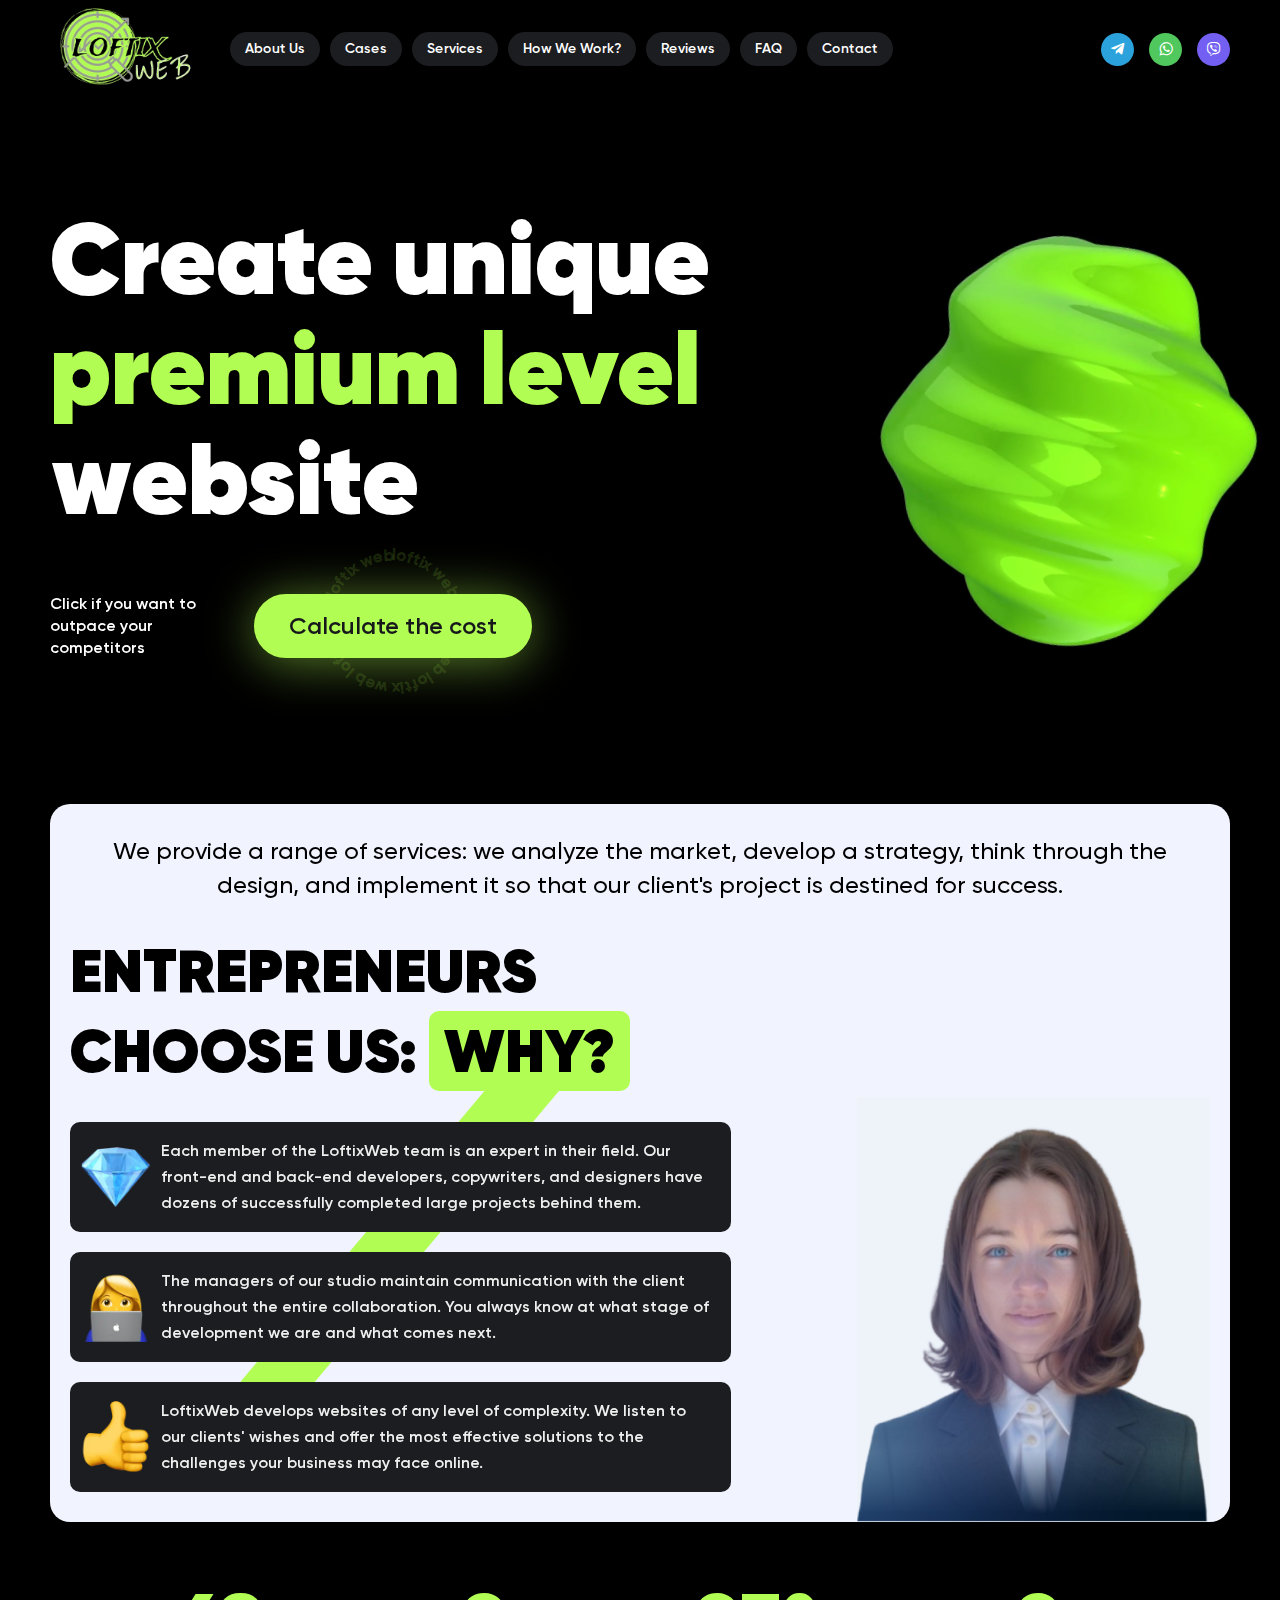
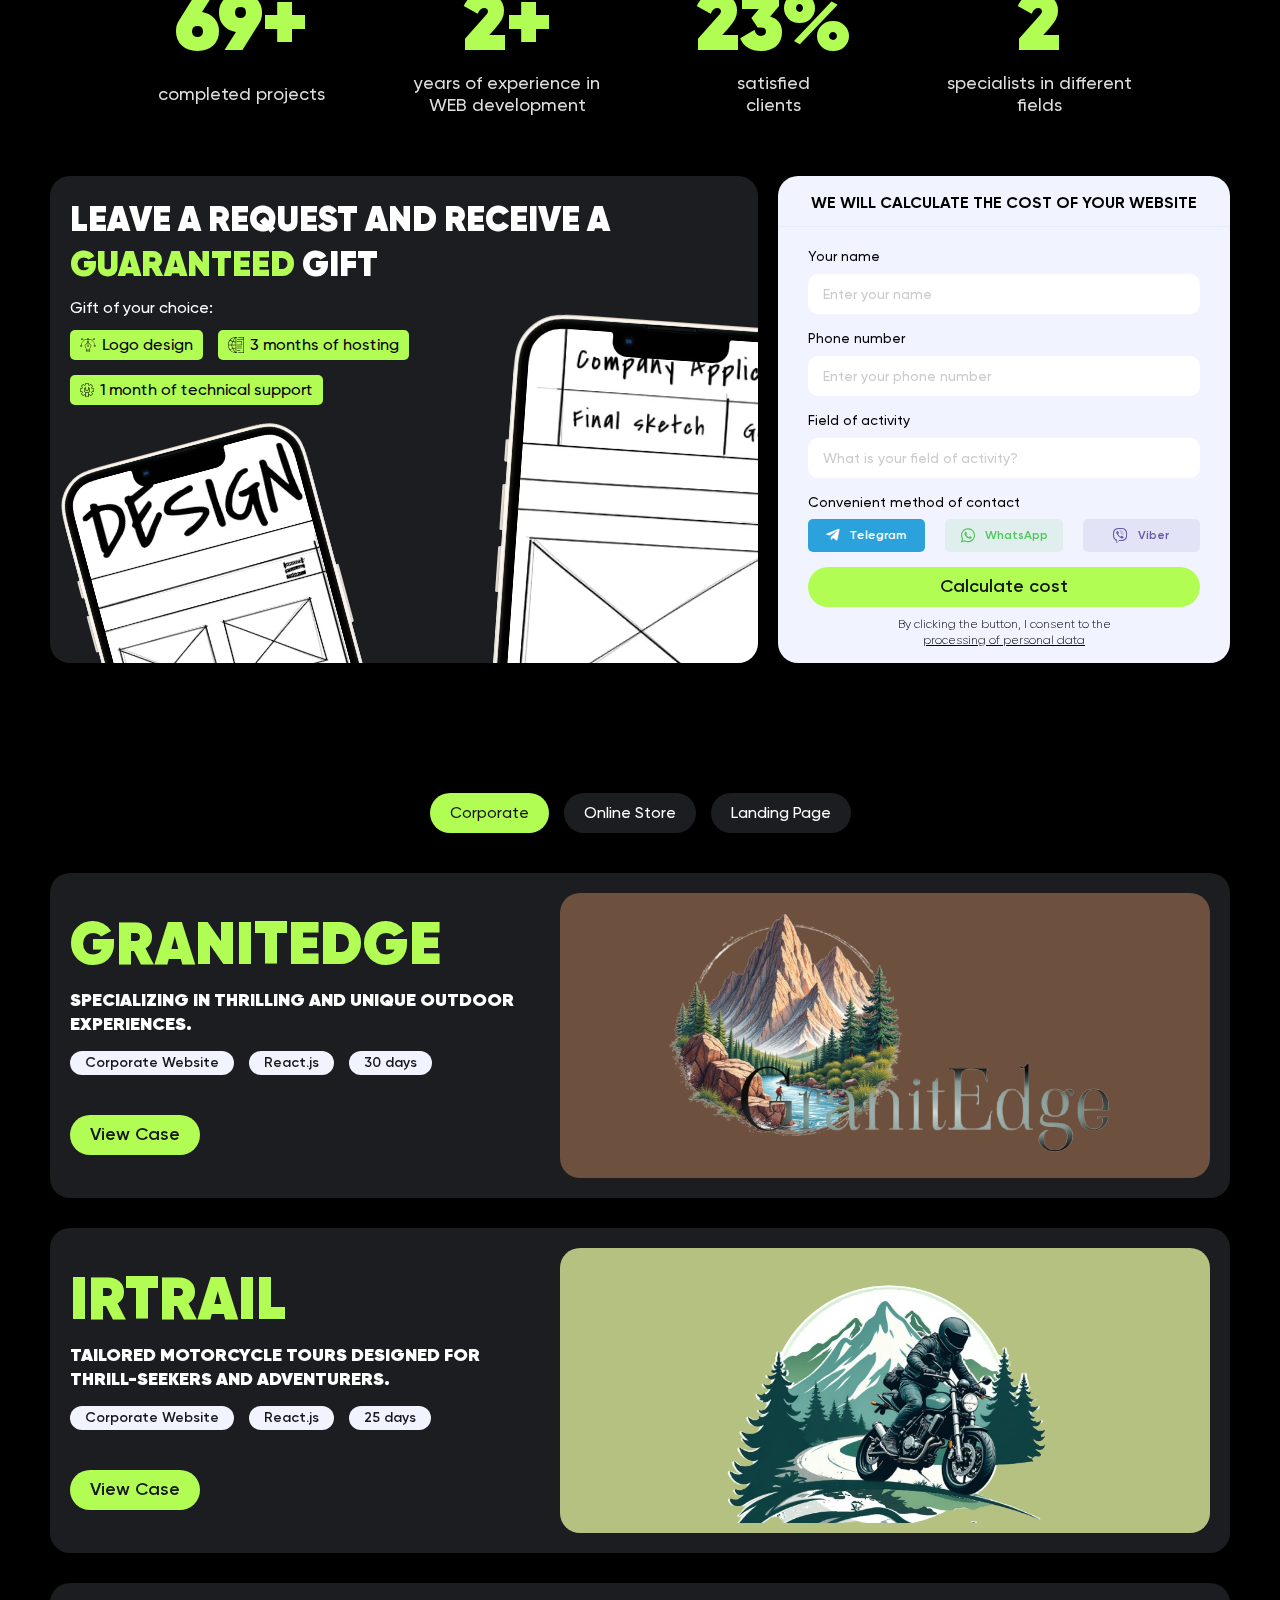
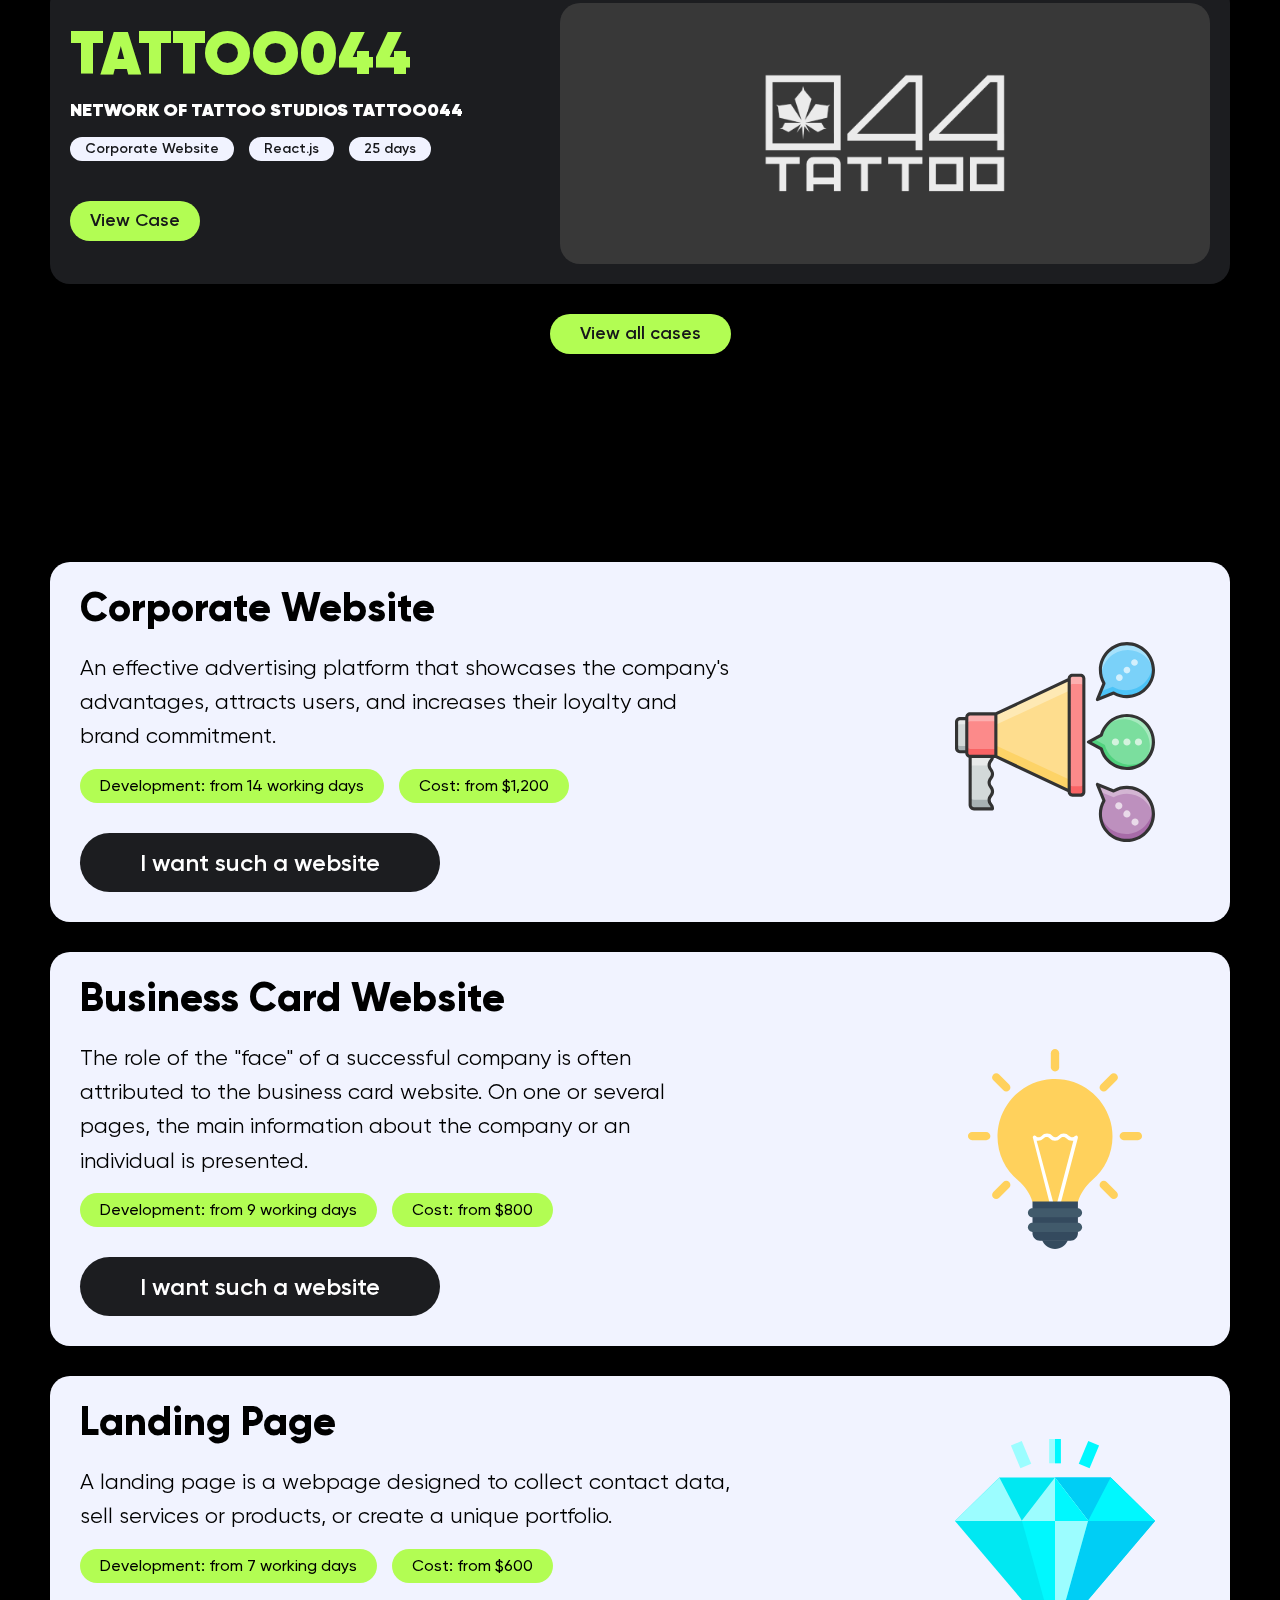
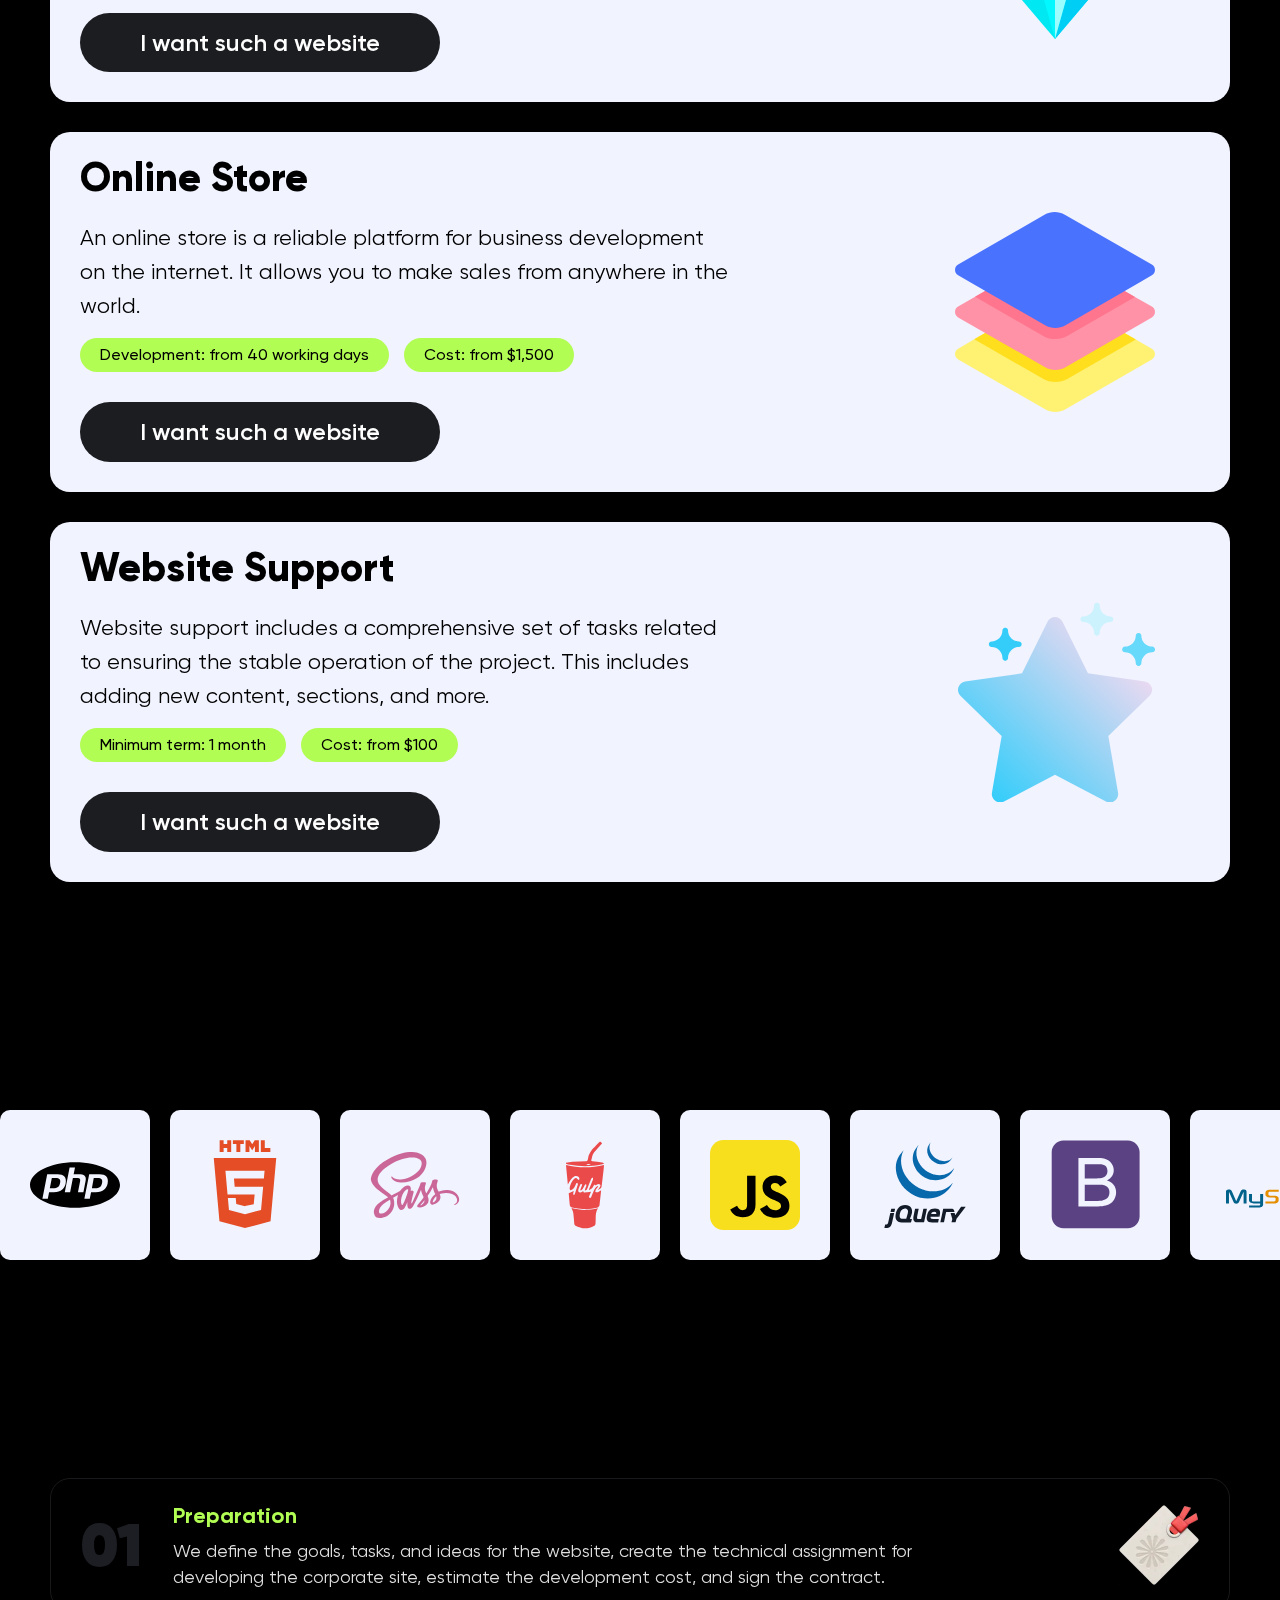
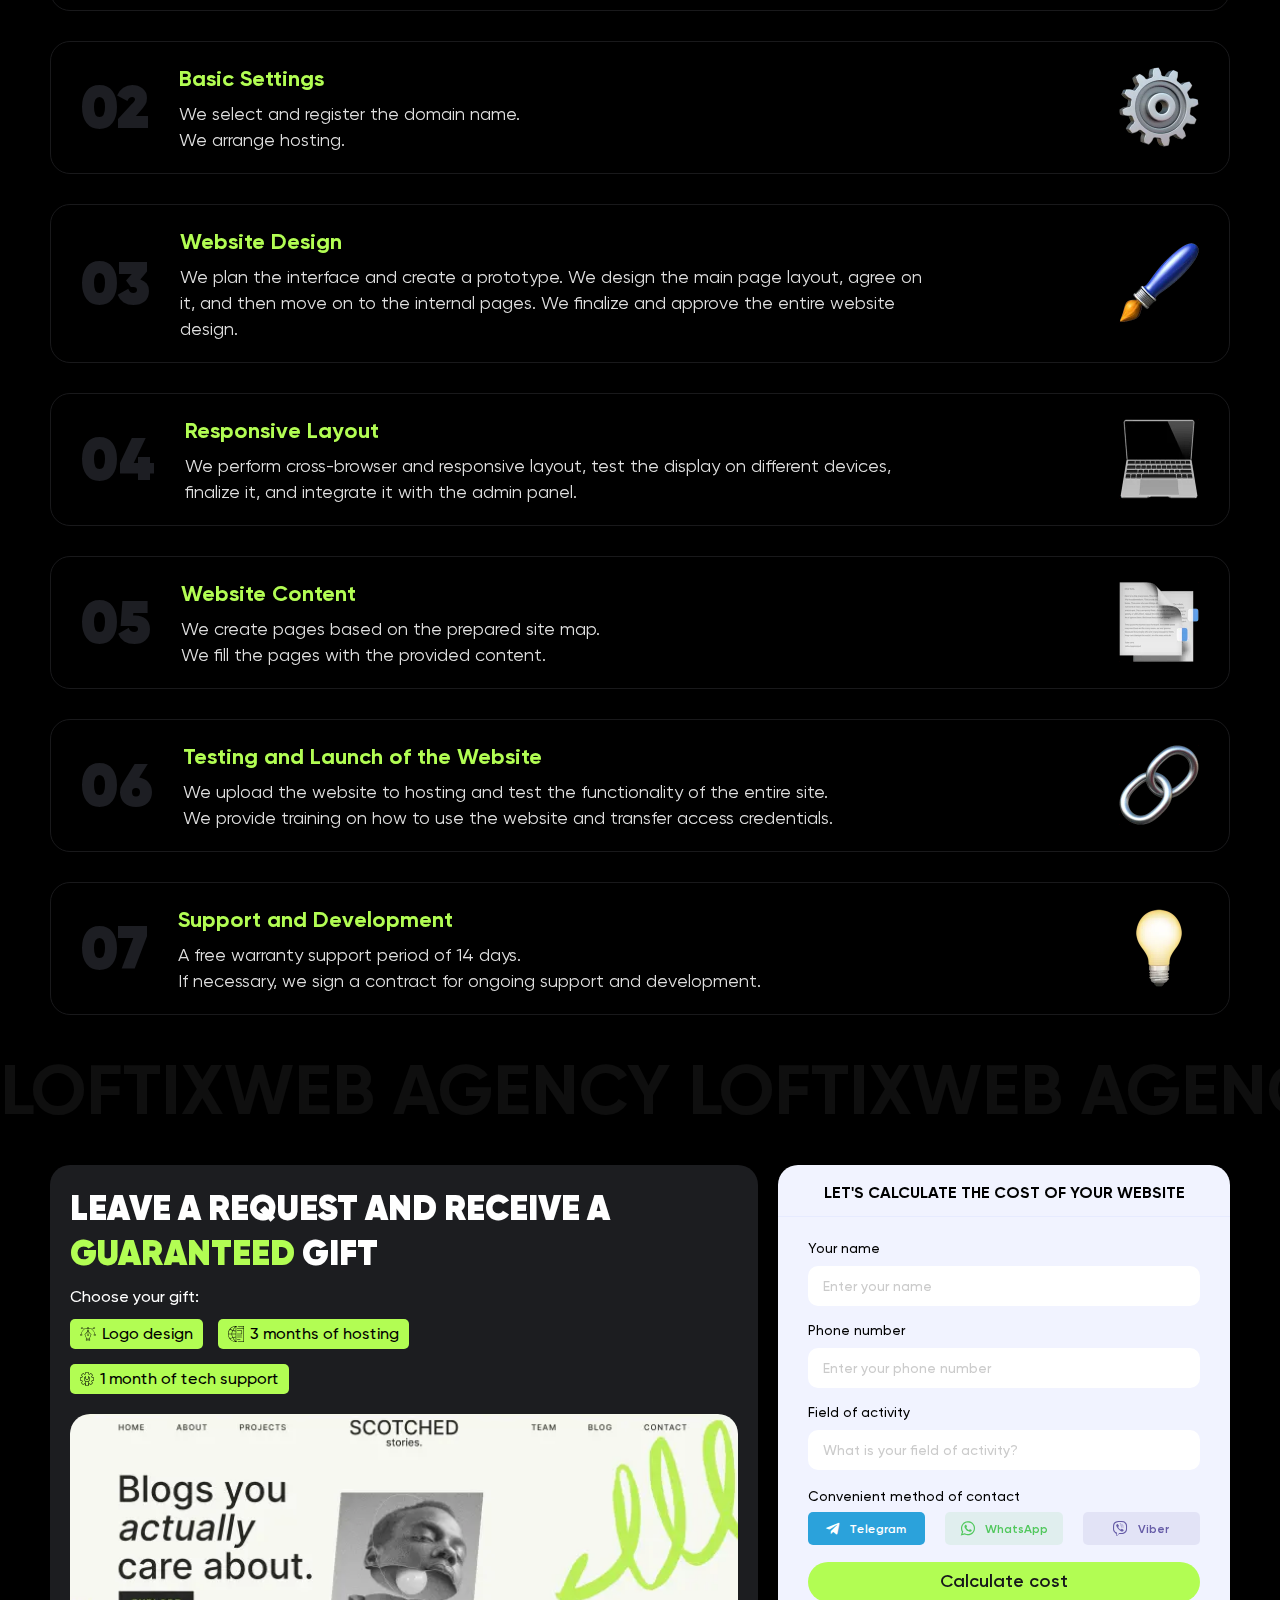
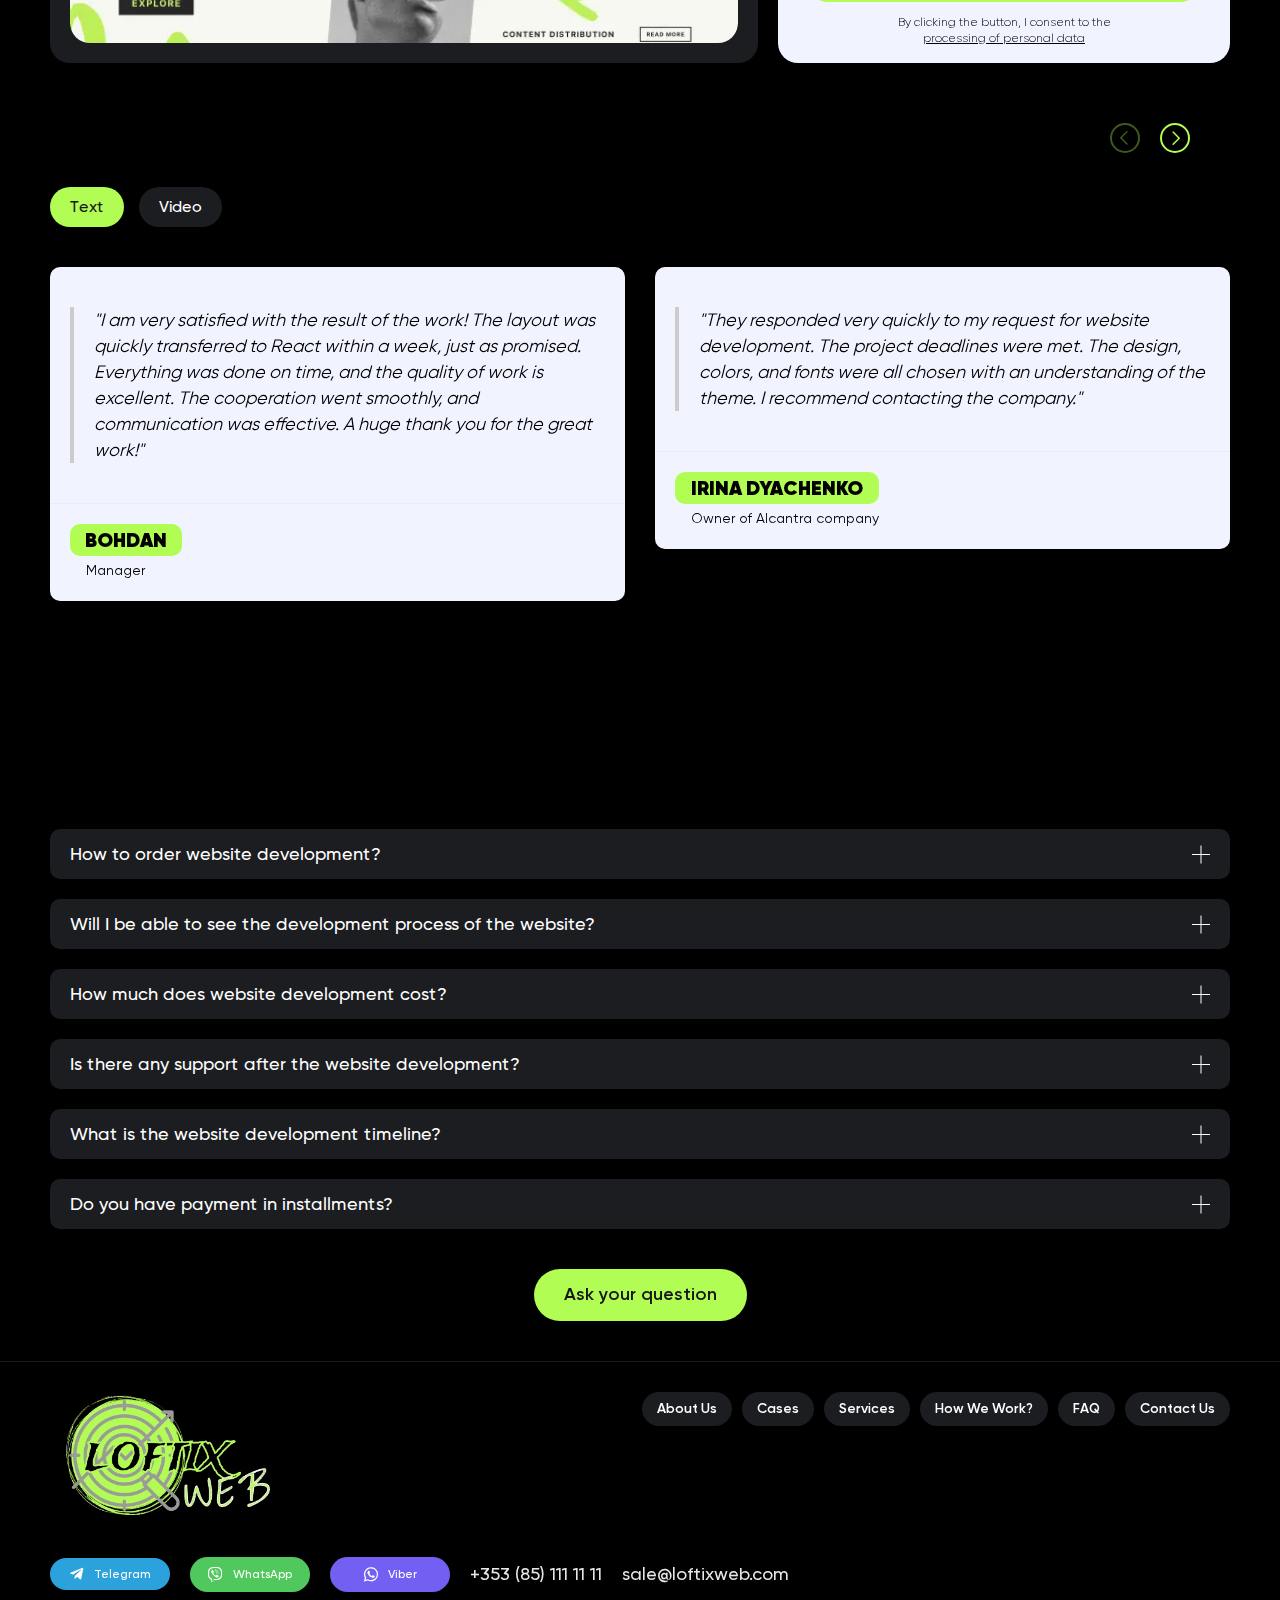
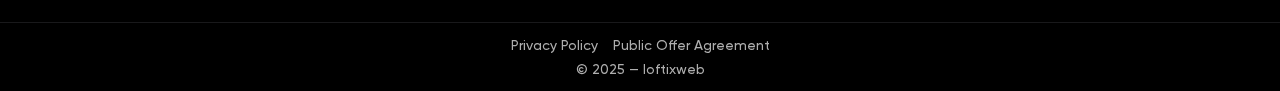
==== commit 61632ee5: "fix:size imgs" ====
--- a/index.html
+++ b/index.html
@@ -566,7 +566,7 @@
                         <img
                           src="img/cases/granitedge.png"
                           alt="Image"
-                          width="70%"
+                          style="width: 70%"
                         />
                       </a>
                     </div>
@@ -598,7 +598,7 @@
                         <img
                           src="img/cases/logoMtc.png"
                           alt="Image"
-                          width="50%"
+                          style="width: 50%"
                         />
                       </a>
                     </div>
@@ -659,7 +659,7 @@
                         <img
                           src="img/cases/logoMtc.png"
                           alt="Image"
-                          width="50%"
+                          style="width: 50%"
                         />
                       </a>
                     </div>
@@ -716,7 +716,7 @@
                         <img
                           src="img/cases/granitedge.png"
                           alt="Image"
-                          width="70%"
+                          style="width: 70%"
                         />
                       </a>
                     </div>
@@ -777,7 +777,7 @@
                         <img
                           src="img/cases/granitedge.png"
                           alt="Image"
-                          width="70%"
+                          style="width: 70%"
                         />
                       </a>
                     </div>
@@ -808,7 +808,7 @@
                         <img
                           src="img/cases/logoMtc.png"
                           alt="Image"
-                          width="50%"
+                          style="width: 50%"
                         />
                       </a>
                     </div>
@@ -1663,7 +1663,7 @@
           <div class="footer__head">
             <!-- Logo with a link to the homepage -->
             <a href="index.html" class="footer__logo">
-              <img src="img/loftixLOpacity.png" alt="Logo" width="60%" />
+              <img src="img/loftixLOpacity.png" alt="Logo" style="width: 60%" />
             </a>
 
             <!-- Footer Menu with navigation links -->
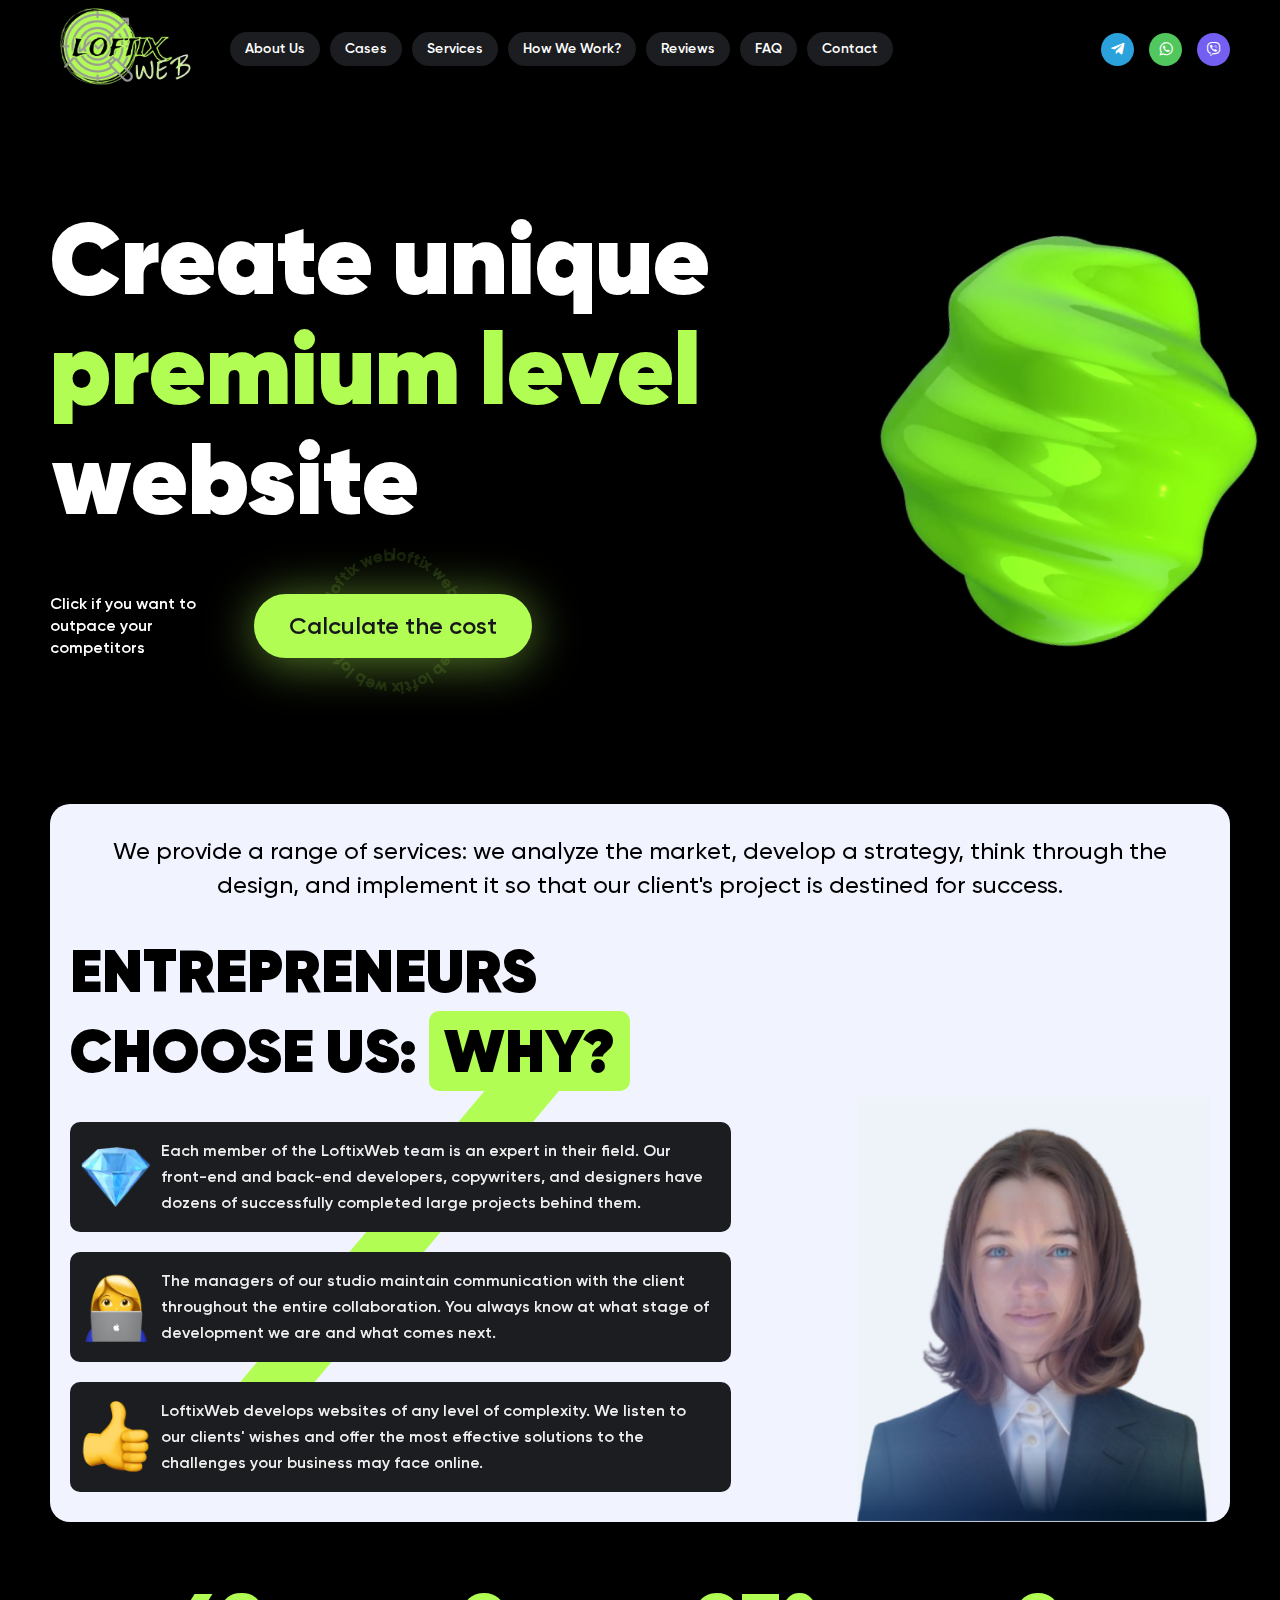
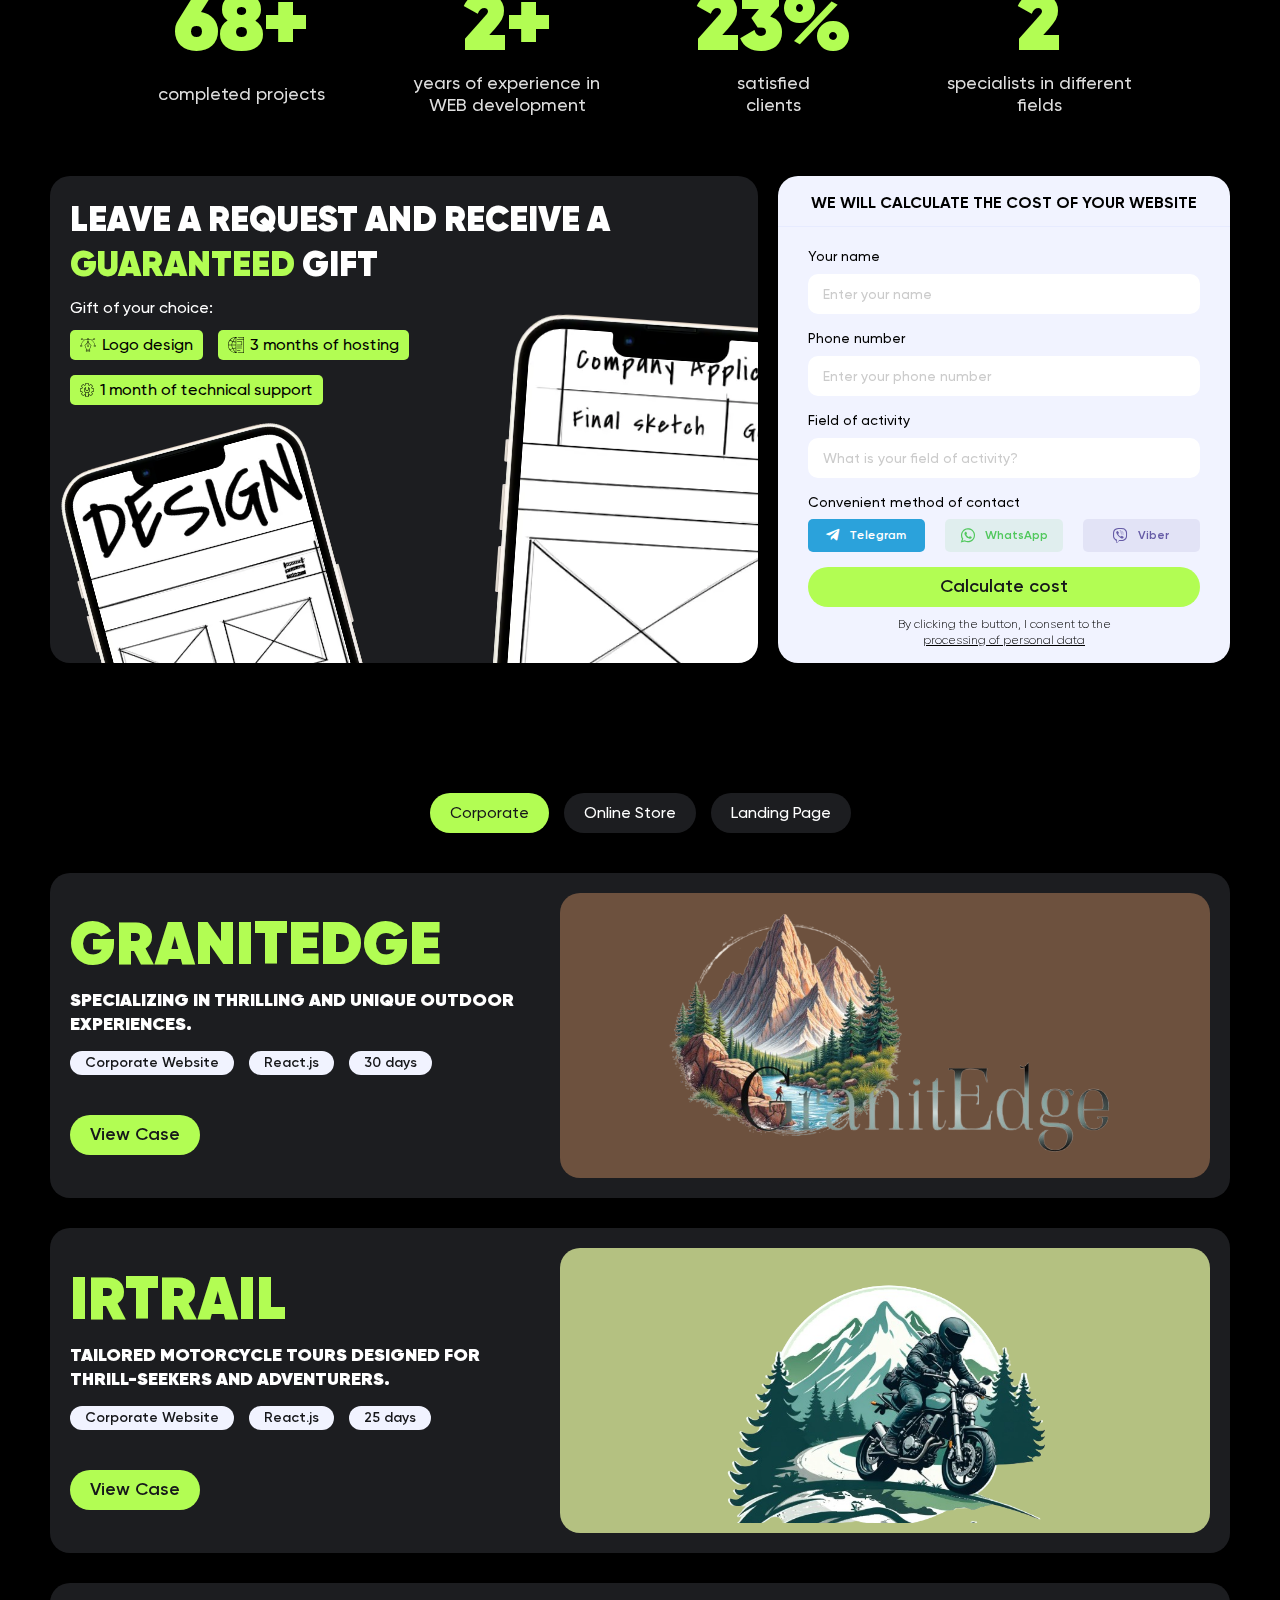
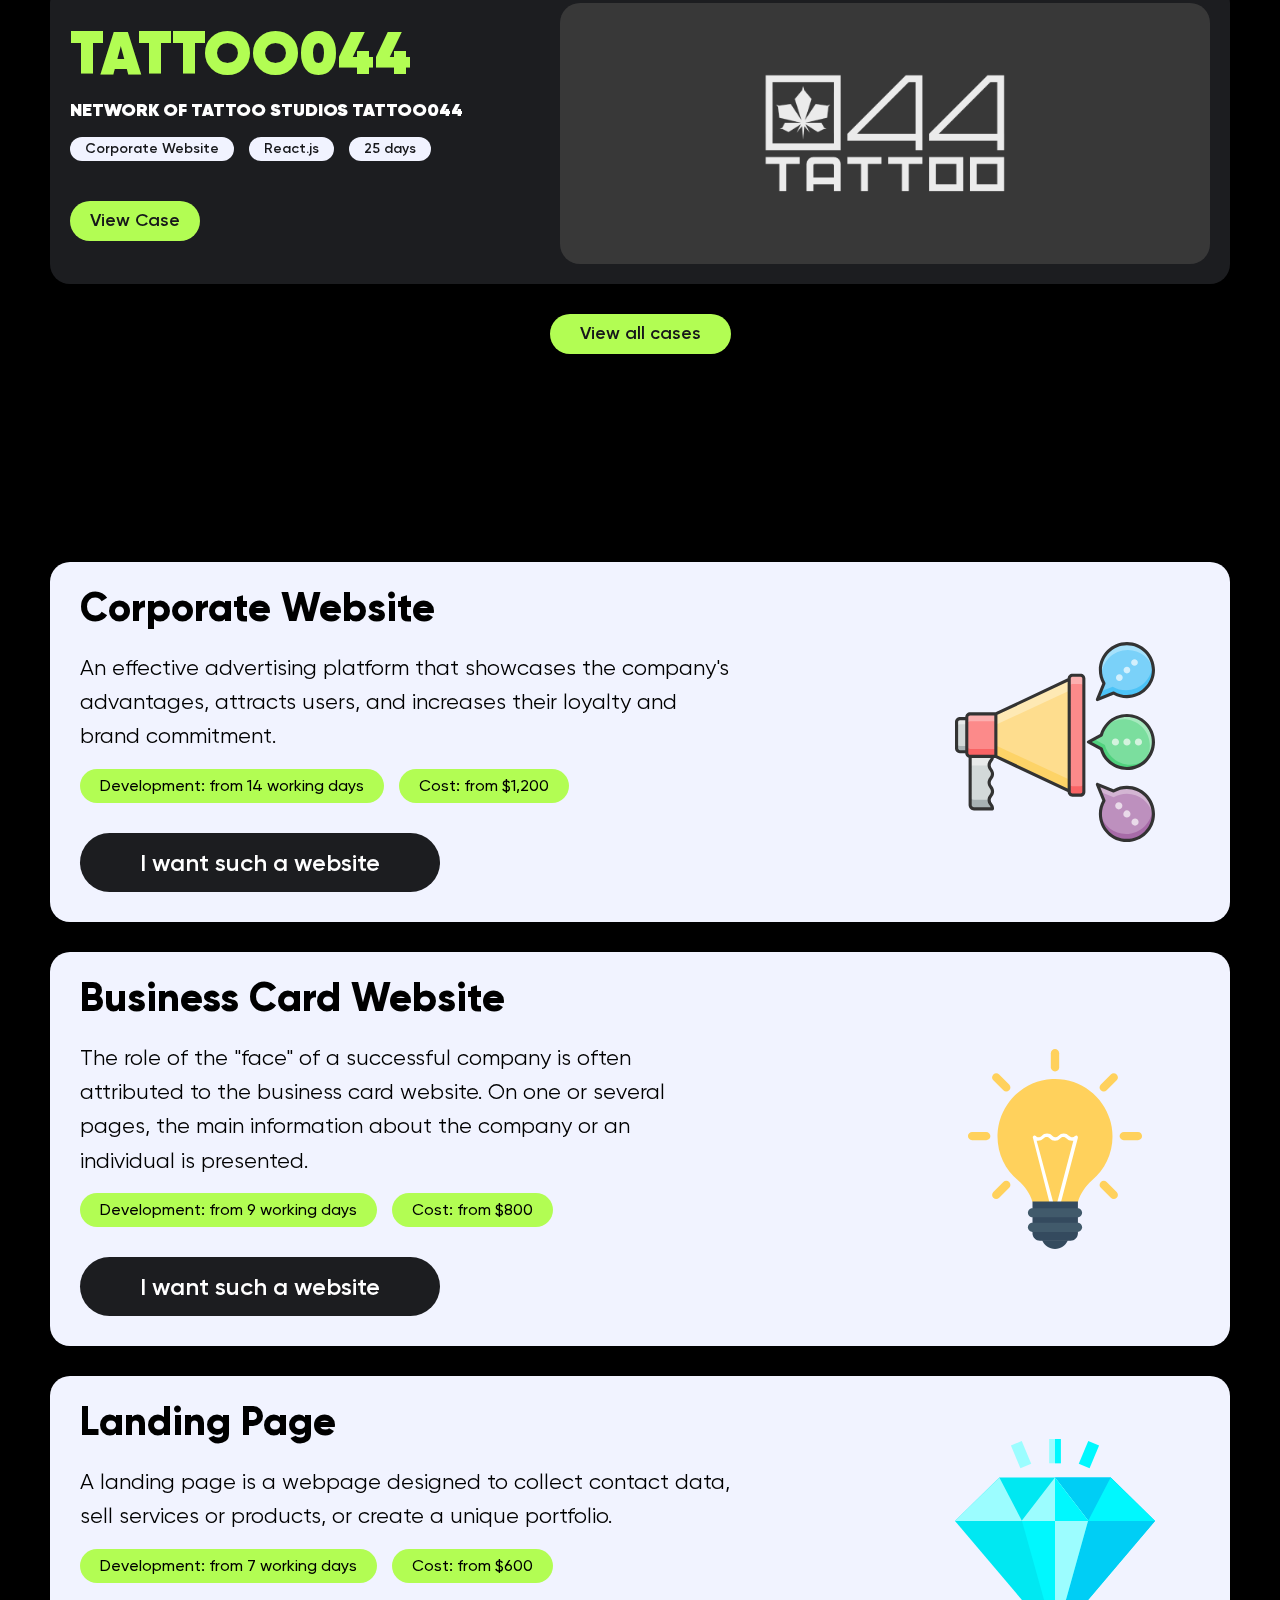
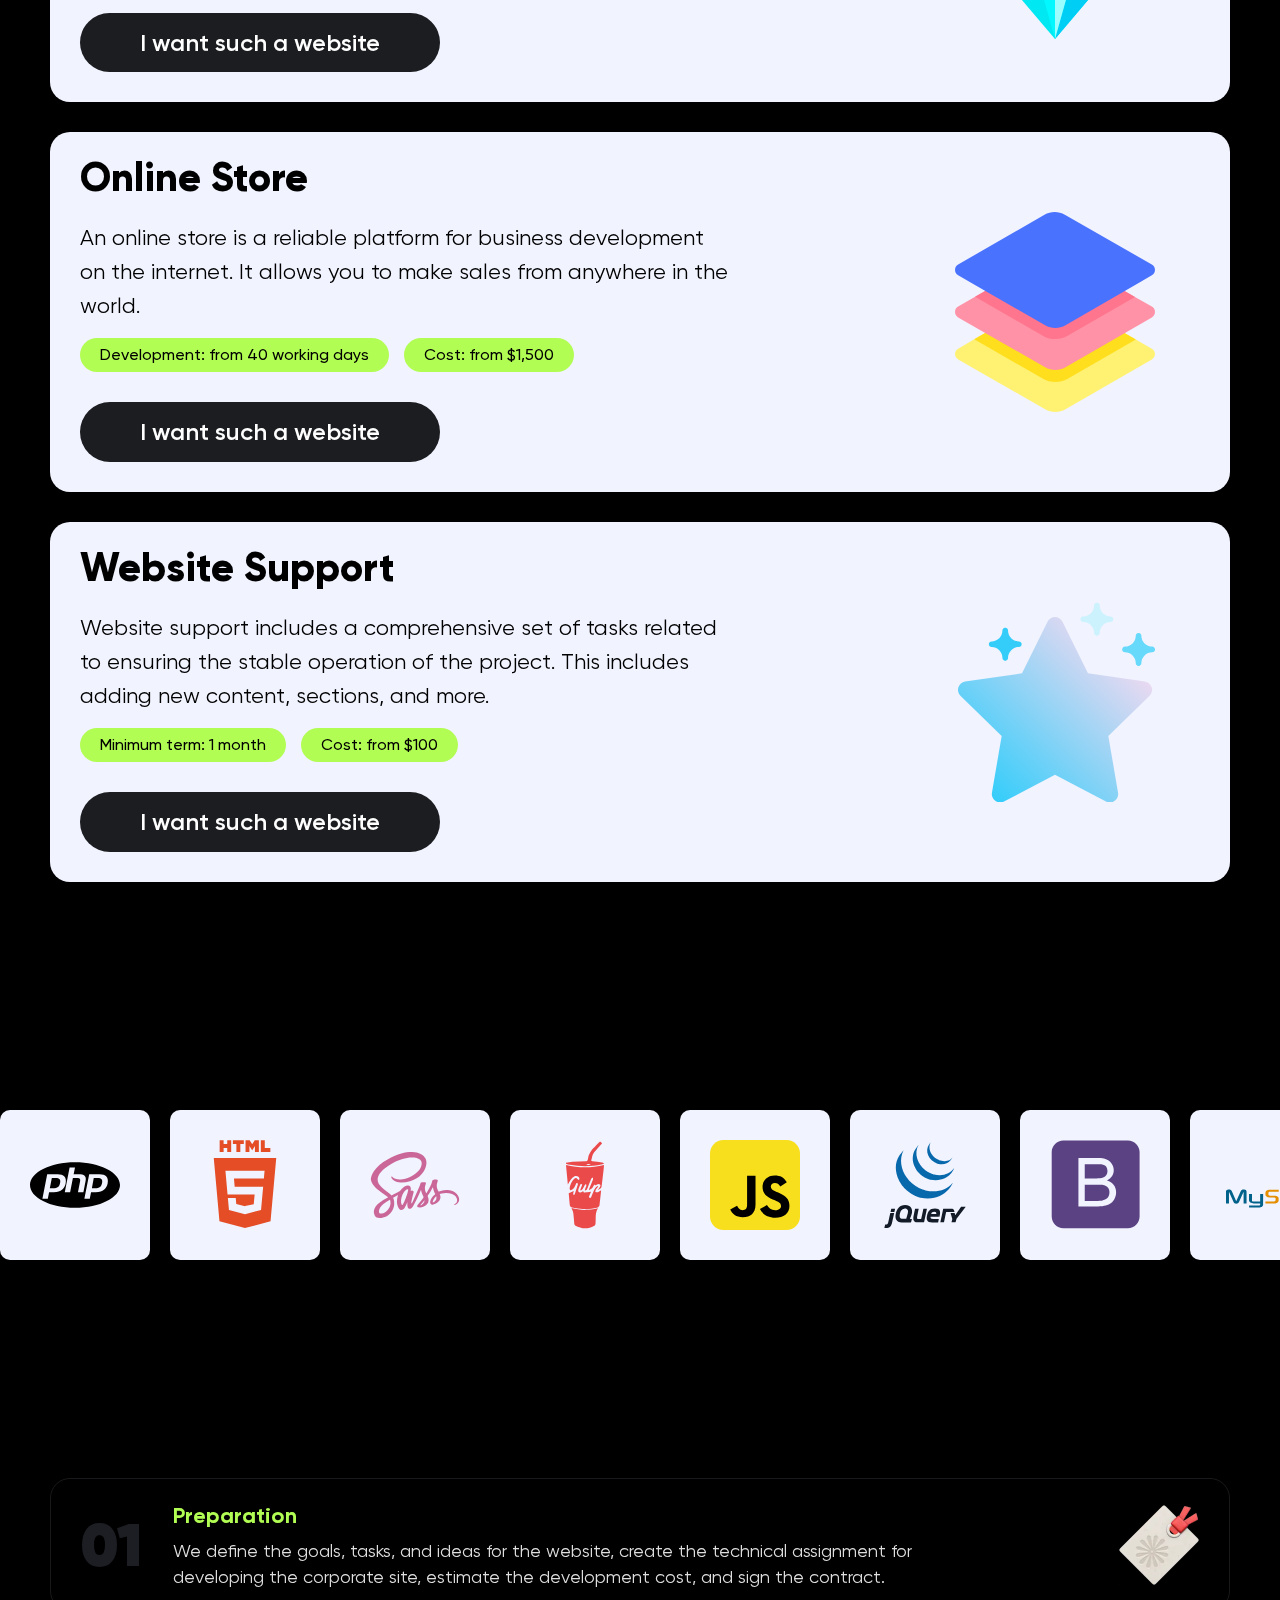
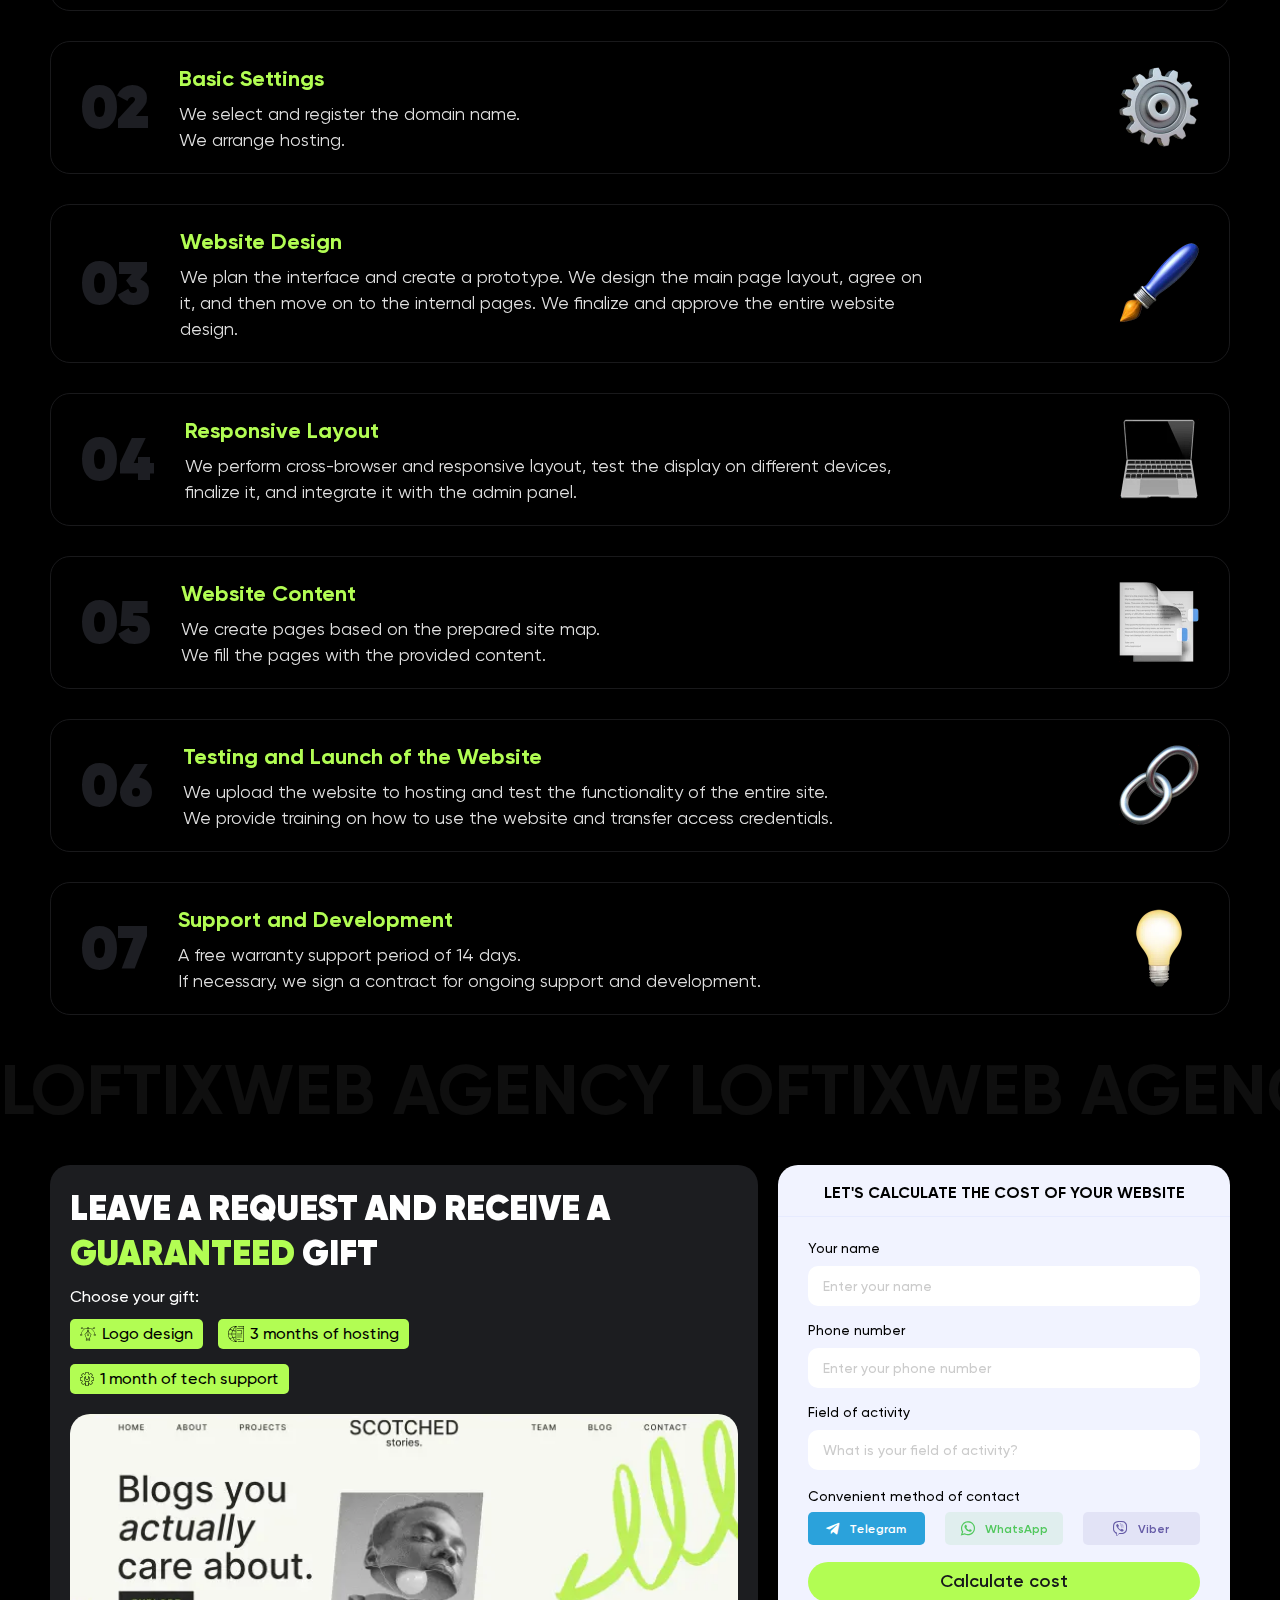
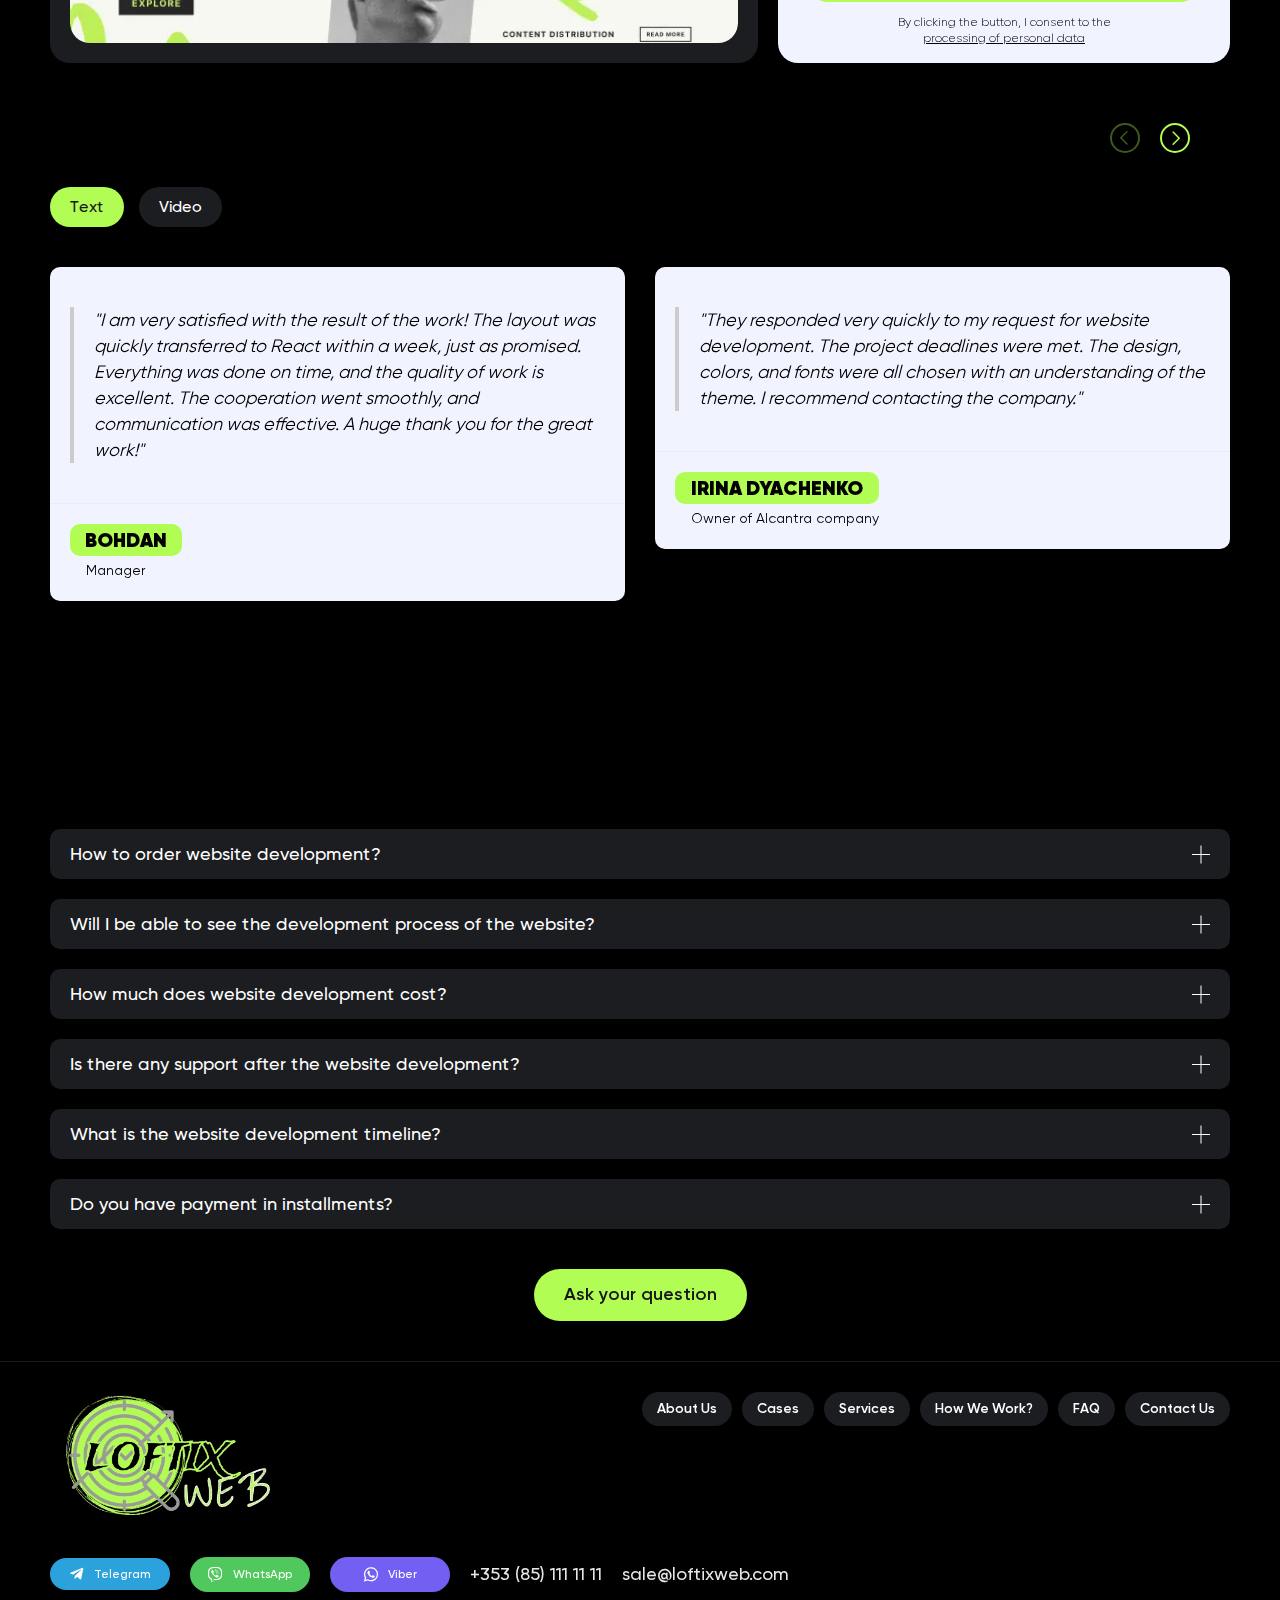
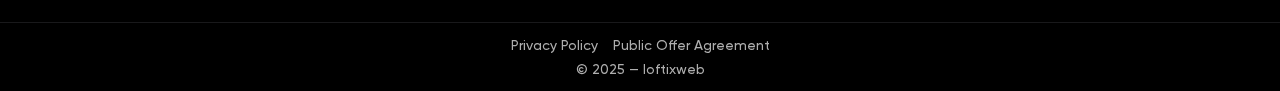
==== commit 623b0804: "fix:labels, types" ====
--- a/index.html
+++ b/index.html
@@ -425,7 +425,7 @@
                     id="phone"
                     data-required
                     autocomplete="off"
-                    type="text"
+                    type="tel"
                     name="phone"
                     data-error="Error"
                     placeholder="Enter your phone number"
@@ -449,9 +449,7 @@
                 </div>
               </div>
               <!-- Contact method selection (radio buttons for Telegram, WhatsApp, and Viber) -->
-              <label
-                for="options1"
-                class="form-request__label form-request__label--options"
+              <label class="form-request__label form-request__label--options"
                 >Convenient method of contact</label
               >
               <div class="form-request__options options" id="options1">
@@ -1331,7 +1329,7 @@
                     id="phone_2"
                     data-required
                     autocomplete="off"
-                    type="text"
+                    type="tel"
                     name="phone"
                     data-error="Error"
                     placeholder="Enter your phone number"
@@ -1356,7 +1354,7 @@
               </div>
 
               <!-- Radio buttons to choose the preferred contact method -->
-              <label for="options2" class="form-request__label"
+              <label class="form-request__label"
                 >Convenient method of contact</label
               >
               <div class="form-request__options options" id="options2">
@@ -1728,22 +1726,28 @@
 
           <!-- Footer Contacts Section -->
           <ul class="footer__contacts">
-            <div class="footer__social social-footer">
-              <!-- Social Media Links -->
-              <a href="" class="social-footer__link _icon-telegram">Telegram</a>
-              <a href="" class="social-footer__link _icon-viber">WhatsApp</a>
-              <a href="" class="social-footer__link _icon-WhatsApp">Viber</a>
-            </div>
-
-            <!-- Contact Information Links -->
-            <div class="footer__links">
-              <a href="tel:+353851111111" class="footer__link"
-                >+353 (85) 111 11 11</a
-              >
-              <a href="mailto:sale@loftixweb.com" class="footer__link"
-                >sale@loftixweb.com</a
-              >
-            </div>
+            <li>
+              <div class="footer__social social-footer">
+                <!-- Social Media Links -->
+                <a href="" class="social-footer__link _icon-telegram"
+                  >Telegram</a
+                >
+                <a href="" class="social-footer__link _icon-viber">WhatsApp</a>
+                <a href="" class="social-footer__link _icon-WhatsApp">Viber</a>
+              </div>
+            </li>
+
+            <li>
+              <!-- Contact Information Links -->
+              <div class="footer__links">
+                <a href="tel:+353851111111" class="footer__link"
+                  >+353 (85) 111 11 11</a
+                >
+                <a href="mailto:sale@loftixweb.com" class="footer__link"
+                  >sale@loftixweb.com</a
+                >
+              </div>
+            </li>
           </ul>
         </div>
 
@@ -1824,7 +1828,7 @@
                   id="phone_1"
                   data-required
                   autocomplete="off"
-                  type="text"
+                  type="tel"
                   name="phone"
                   data-error="Error"
                   placeholder="Enter your phone number"
@@ -1851,9 +1855,7 @@
             </div>
 
             <!-- Contact Method Section -->
-            <label
-              for="options3"
-              class="form-request__label form-request__label--options"
+            <label class="form-request__label form-request__label--options"
               >Convenient method of contact</label
             >
             <div class="form-request__options options" id="options3">
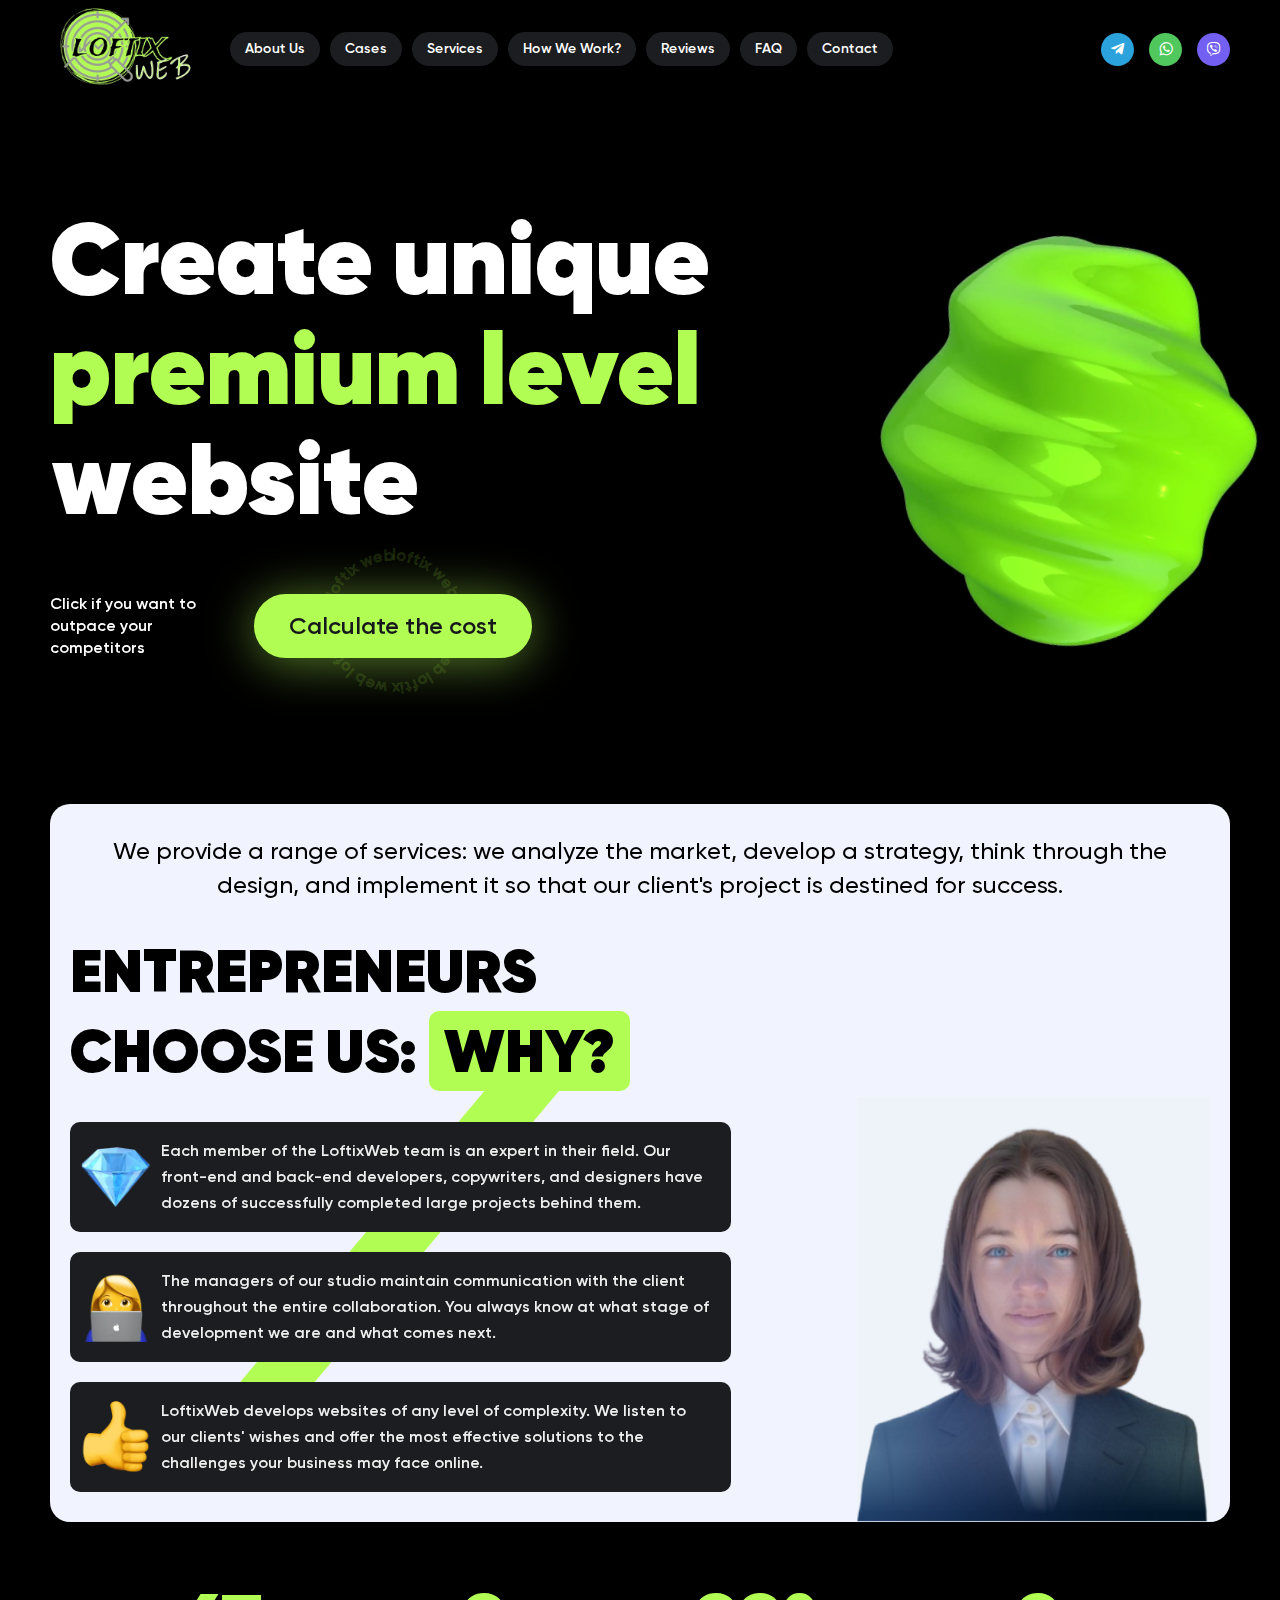
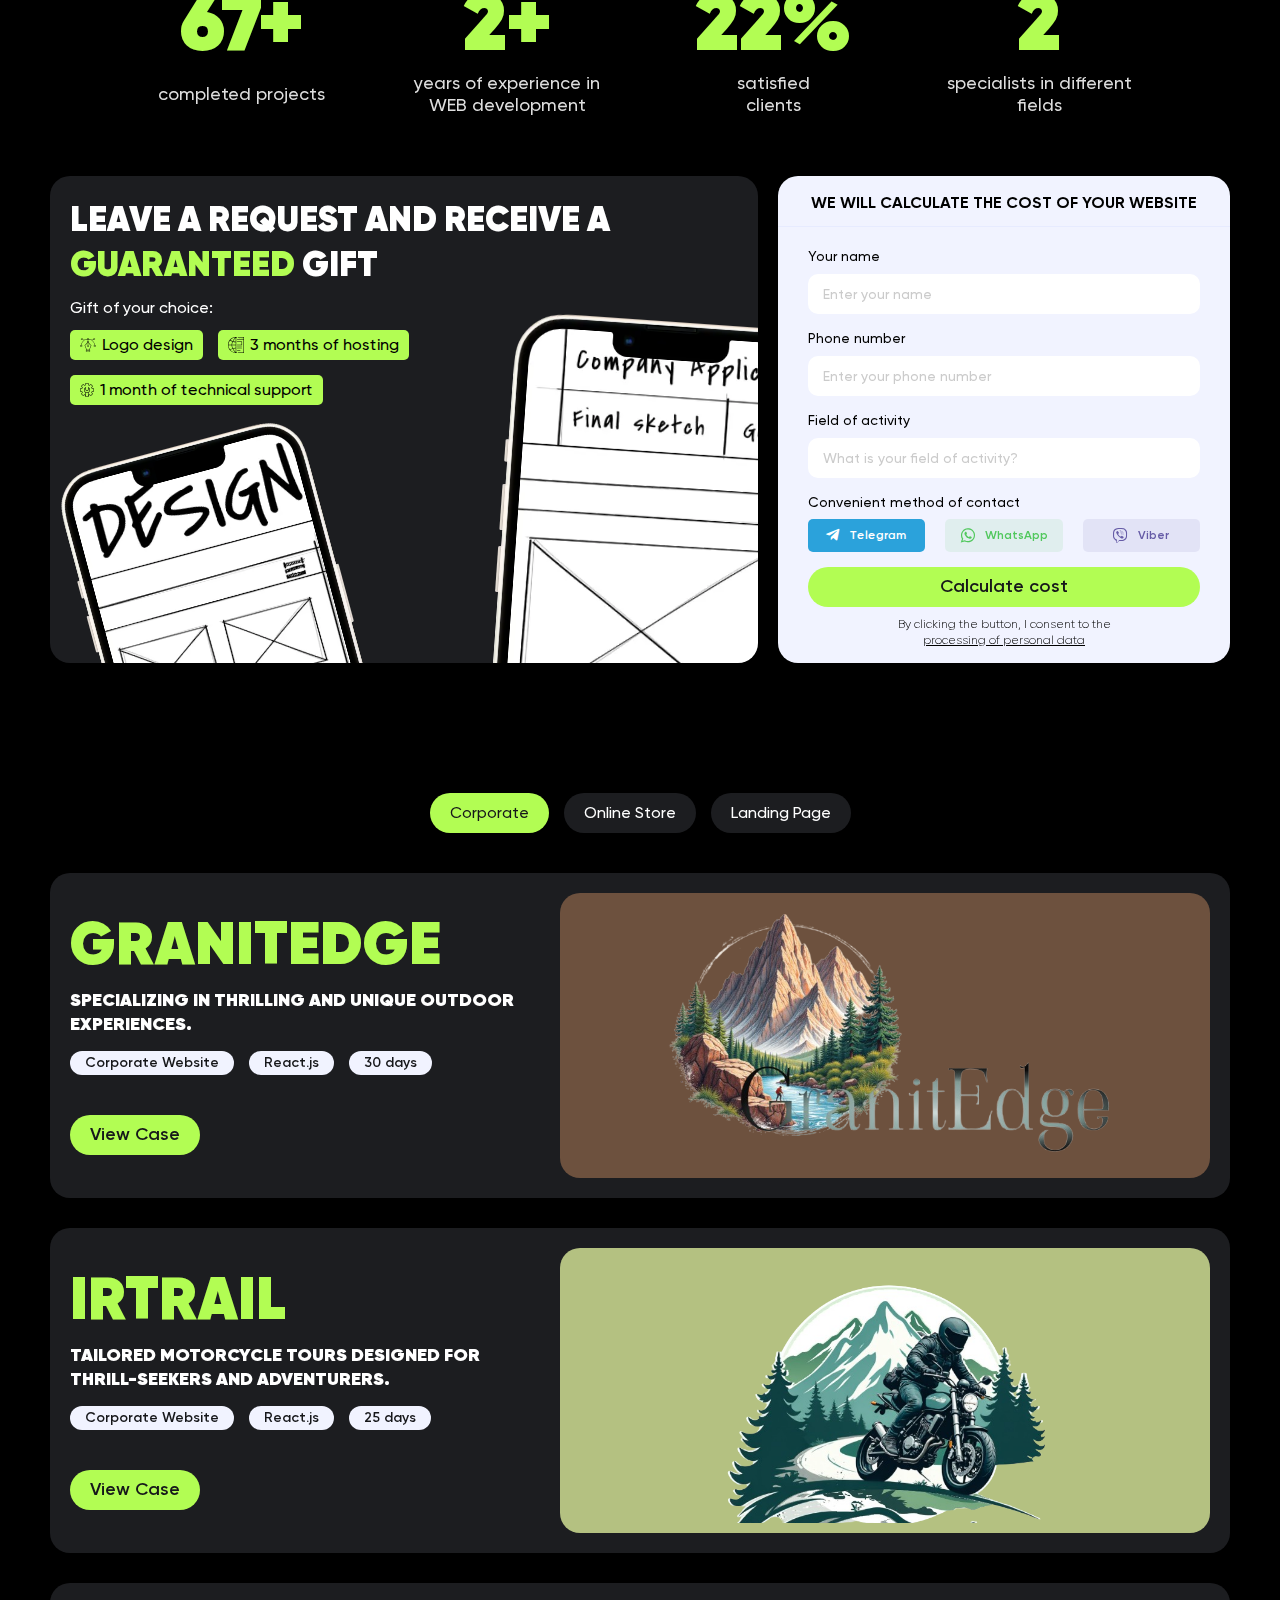
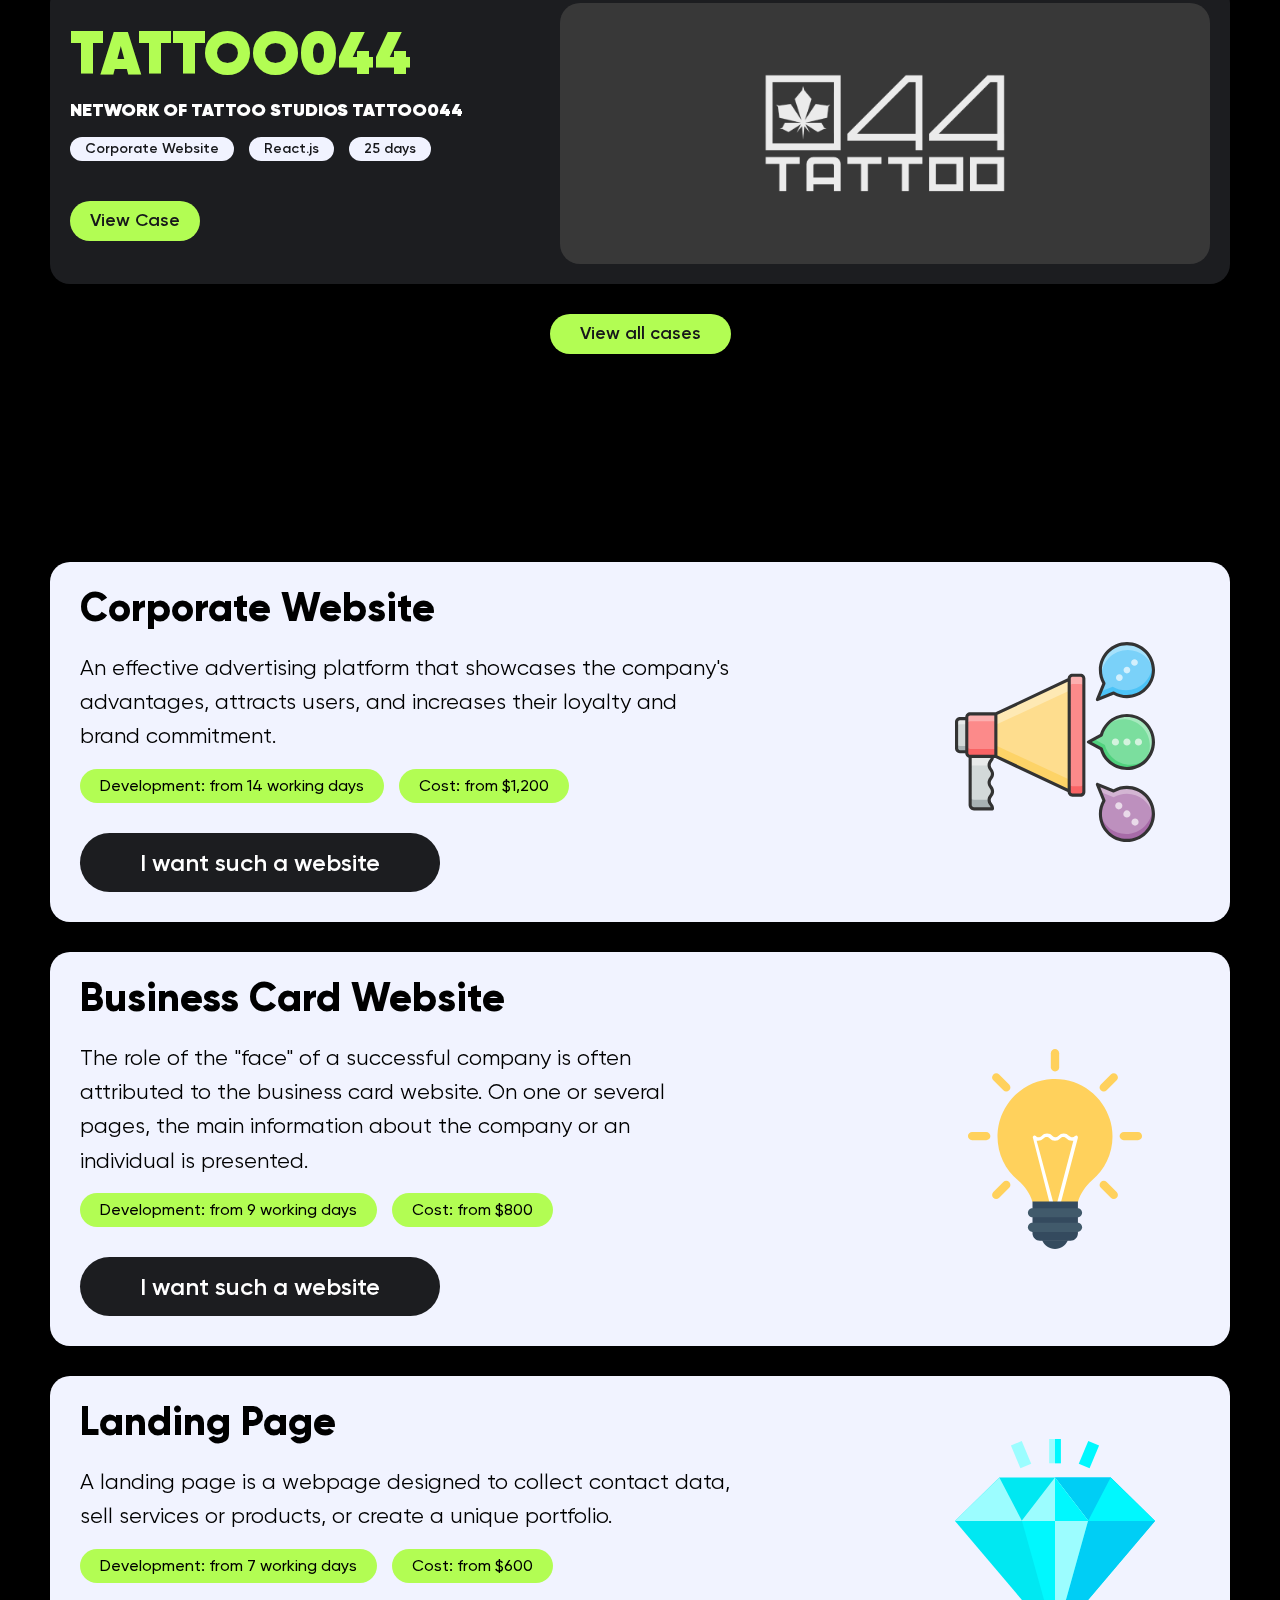
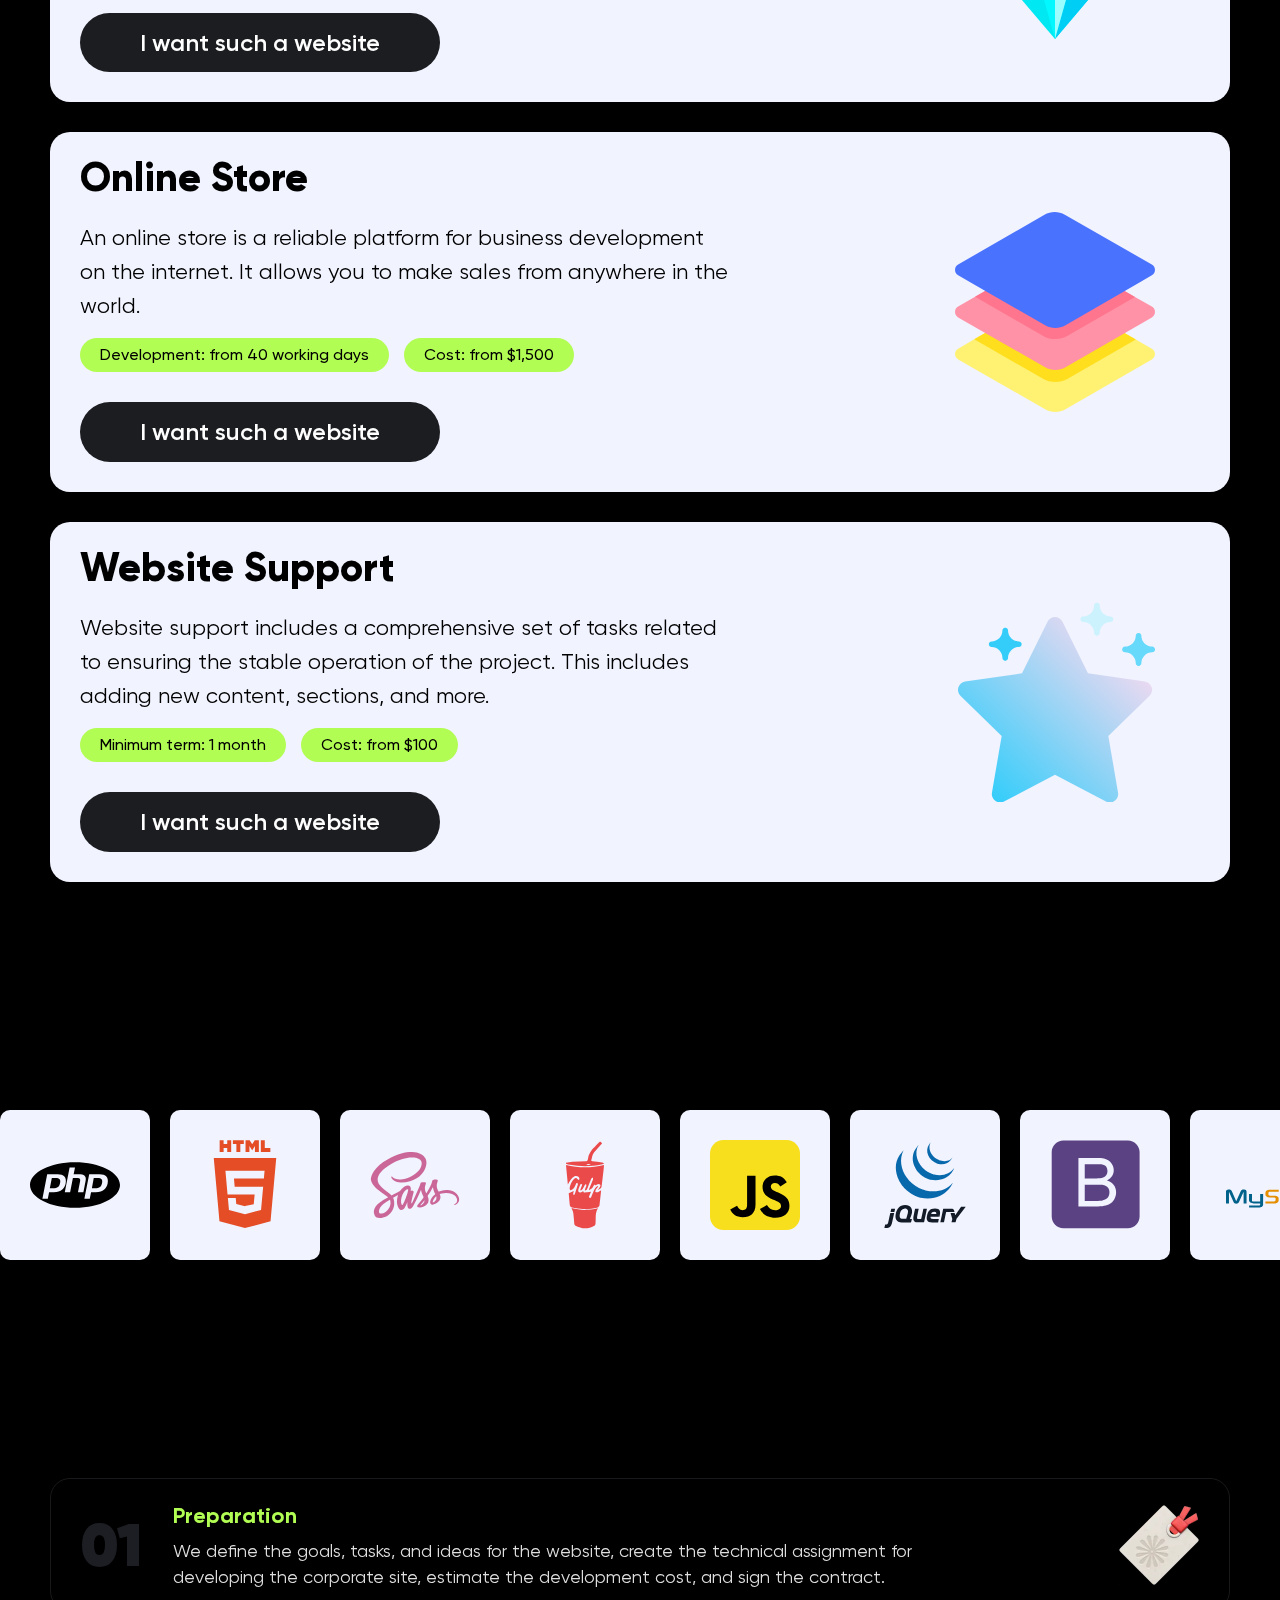
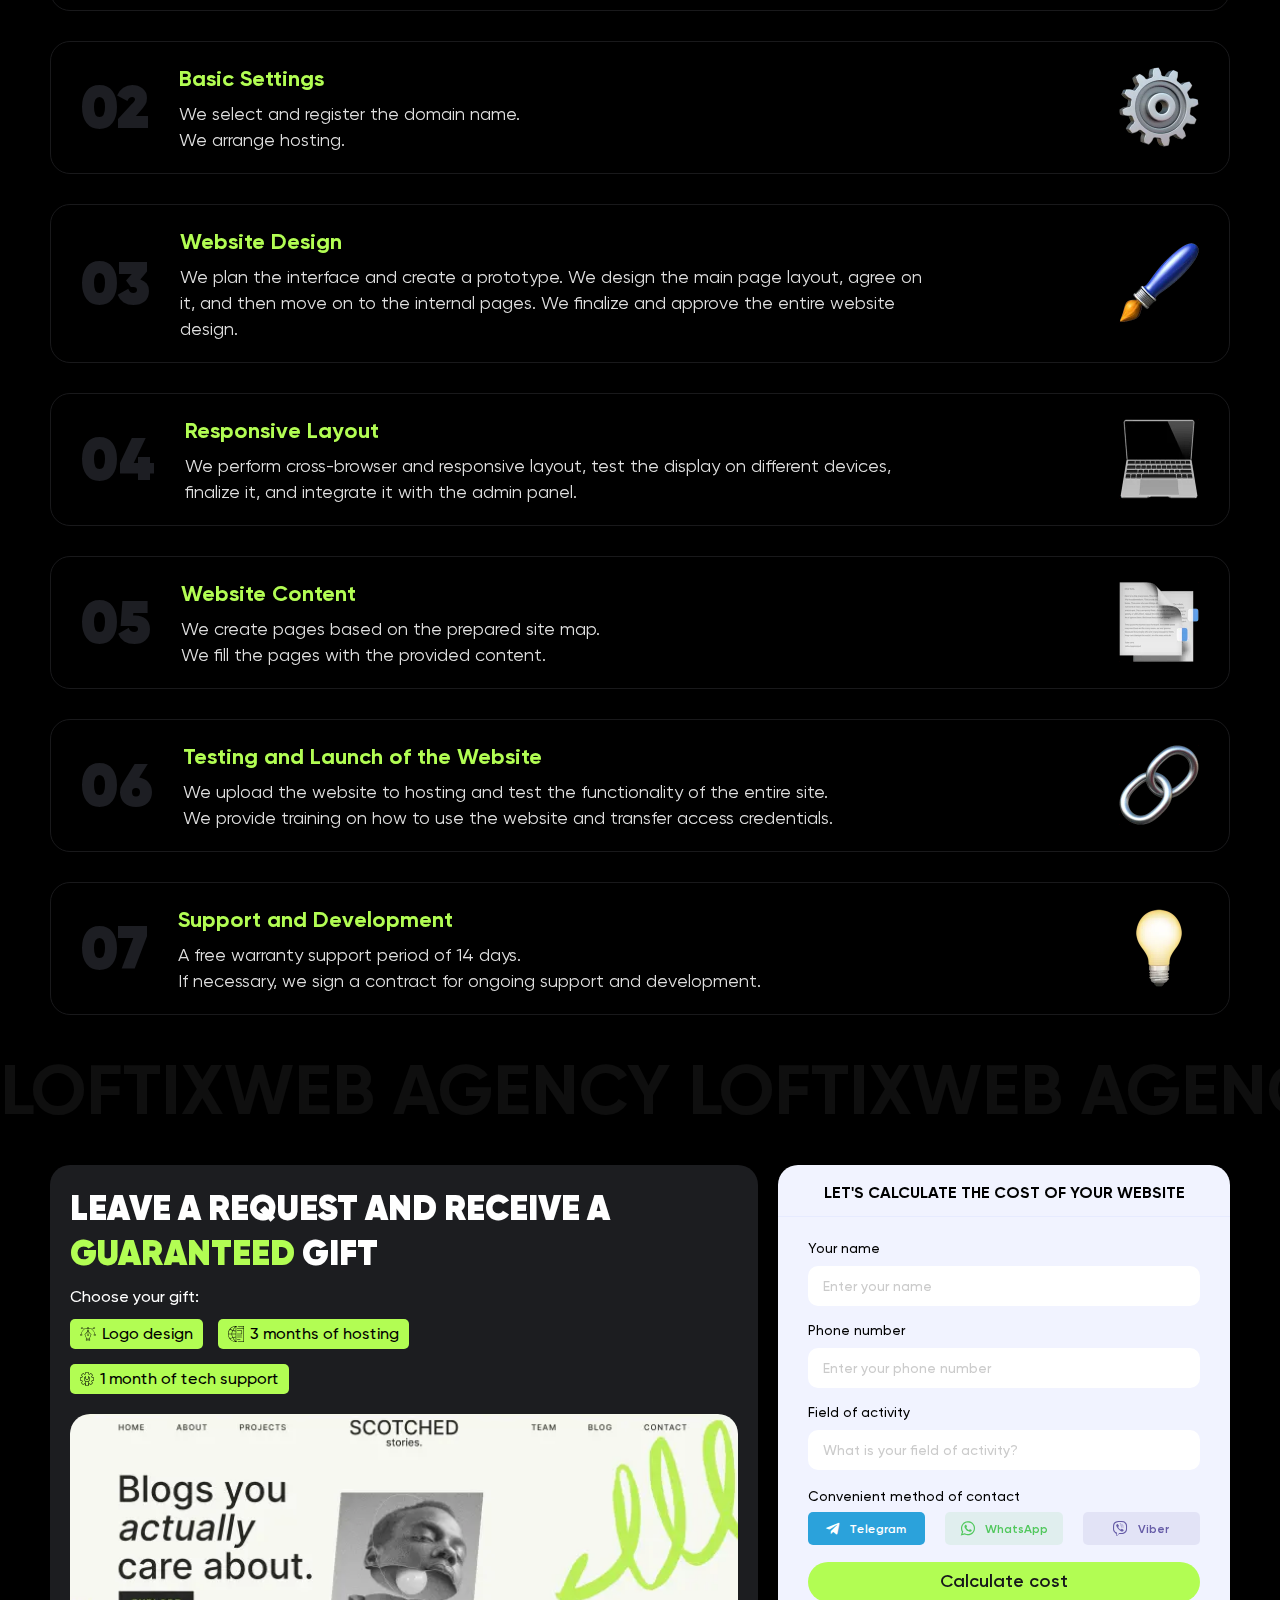
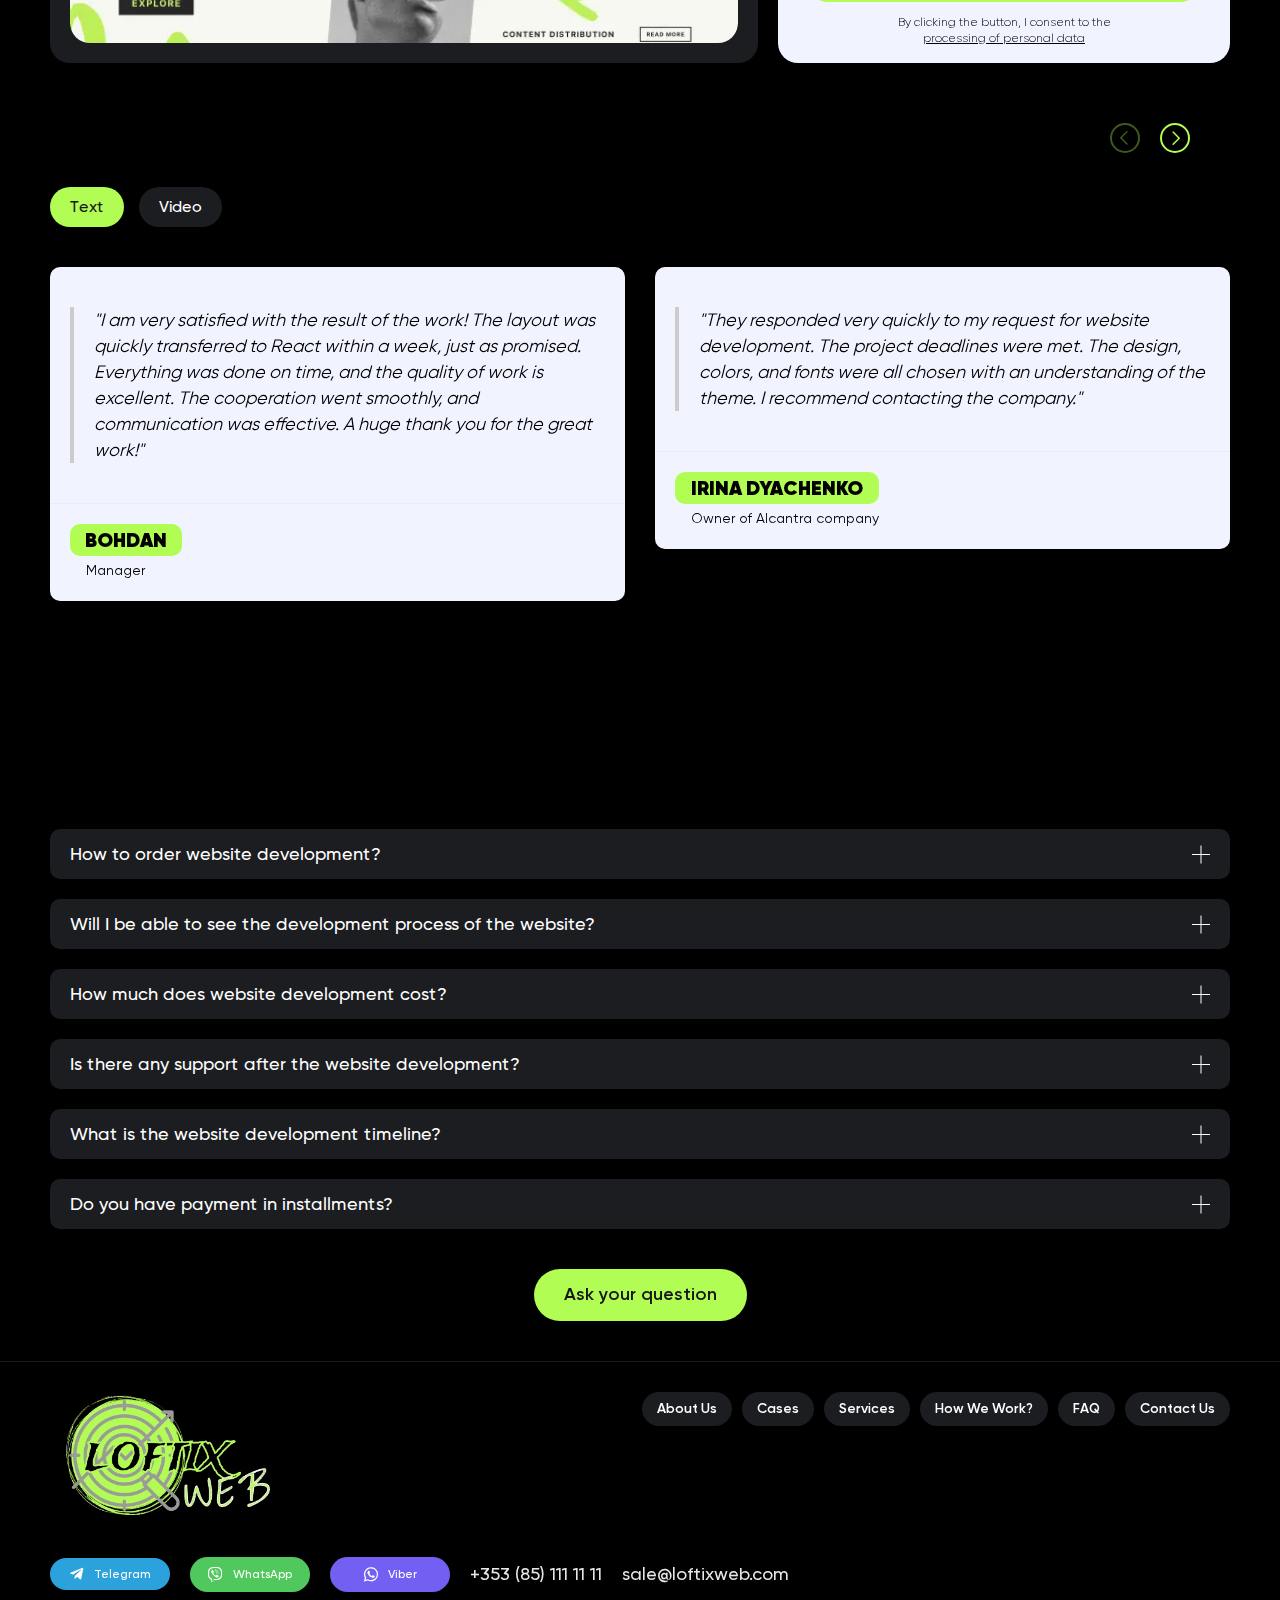
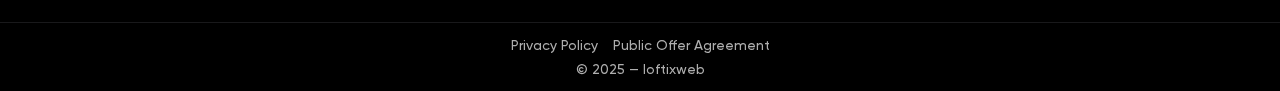
==== commit c5d85255: "fix:labels, types" ====
--- a/index.html
+++ b/index.html
@@ -1337,7 +1337,7 @@
                   />
                 </div>
                 <div class="form-request__item">
-                  <label for="field_2" class="form-request__label"
+                  <label for="field2" class="form-request__label"
                     >Field of activity</label
                   >
                   <input
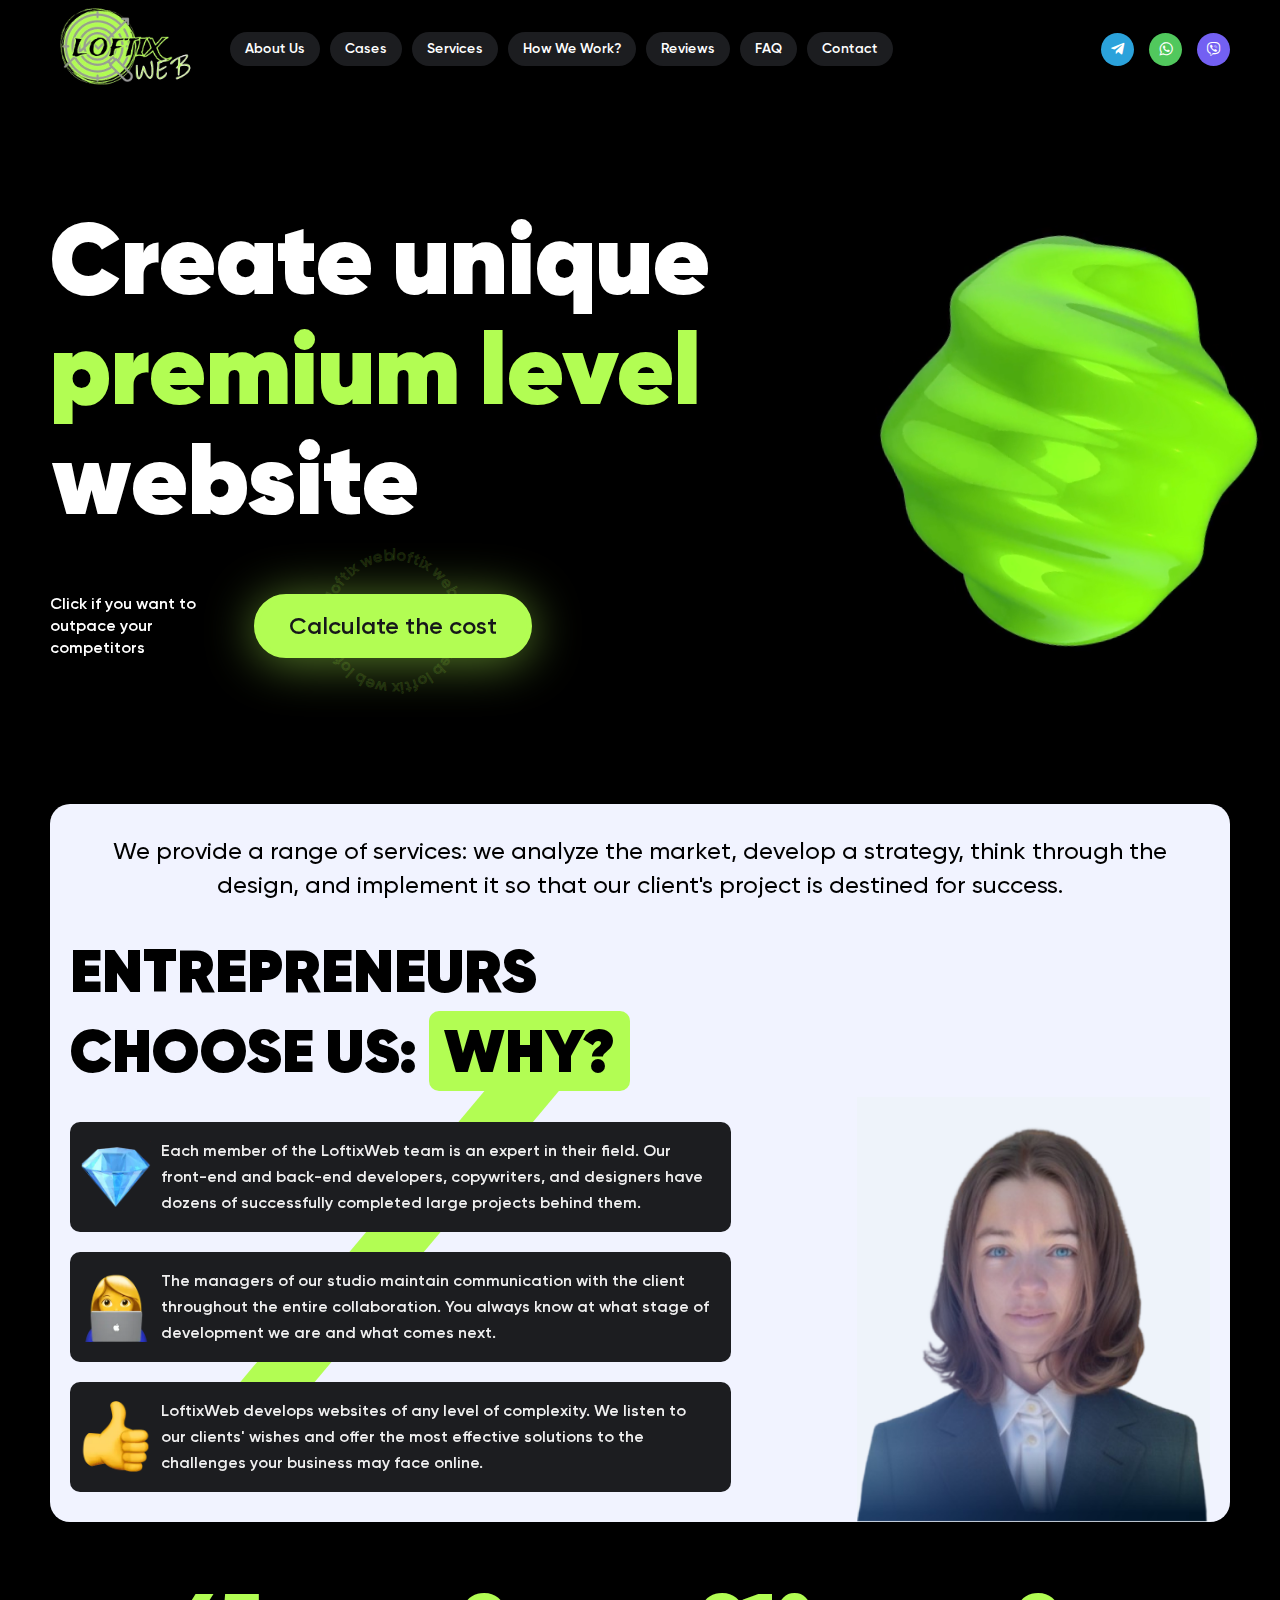
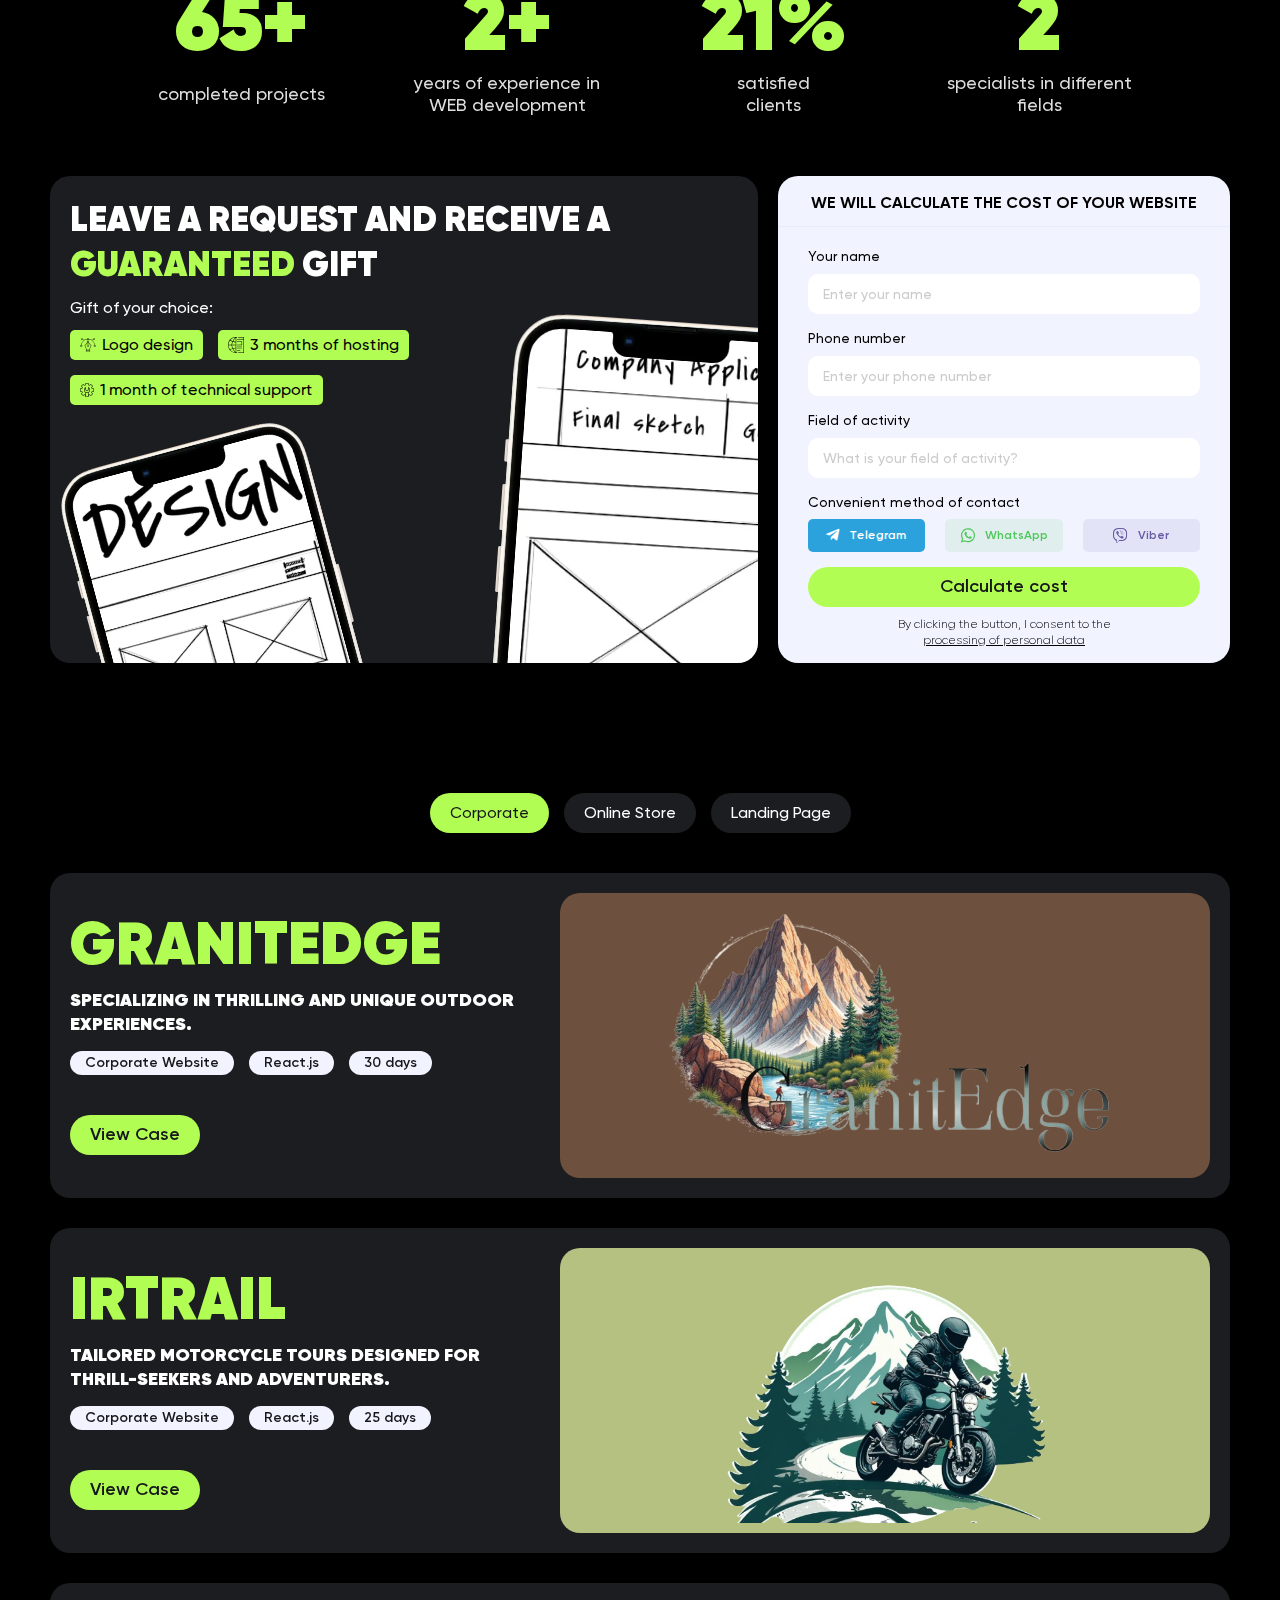
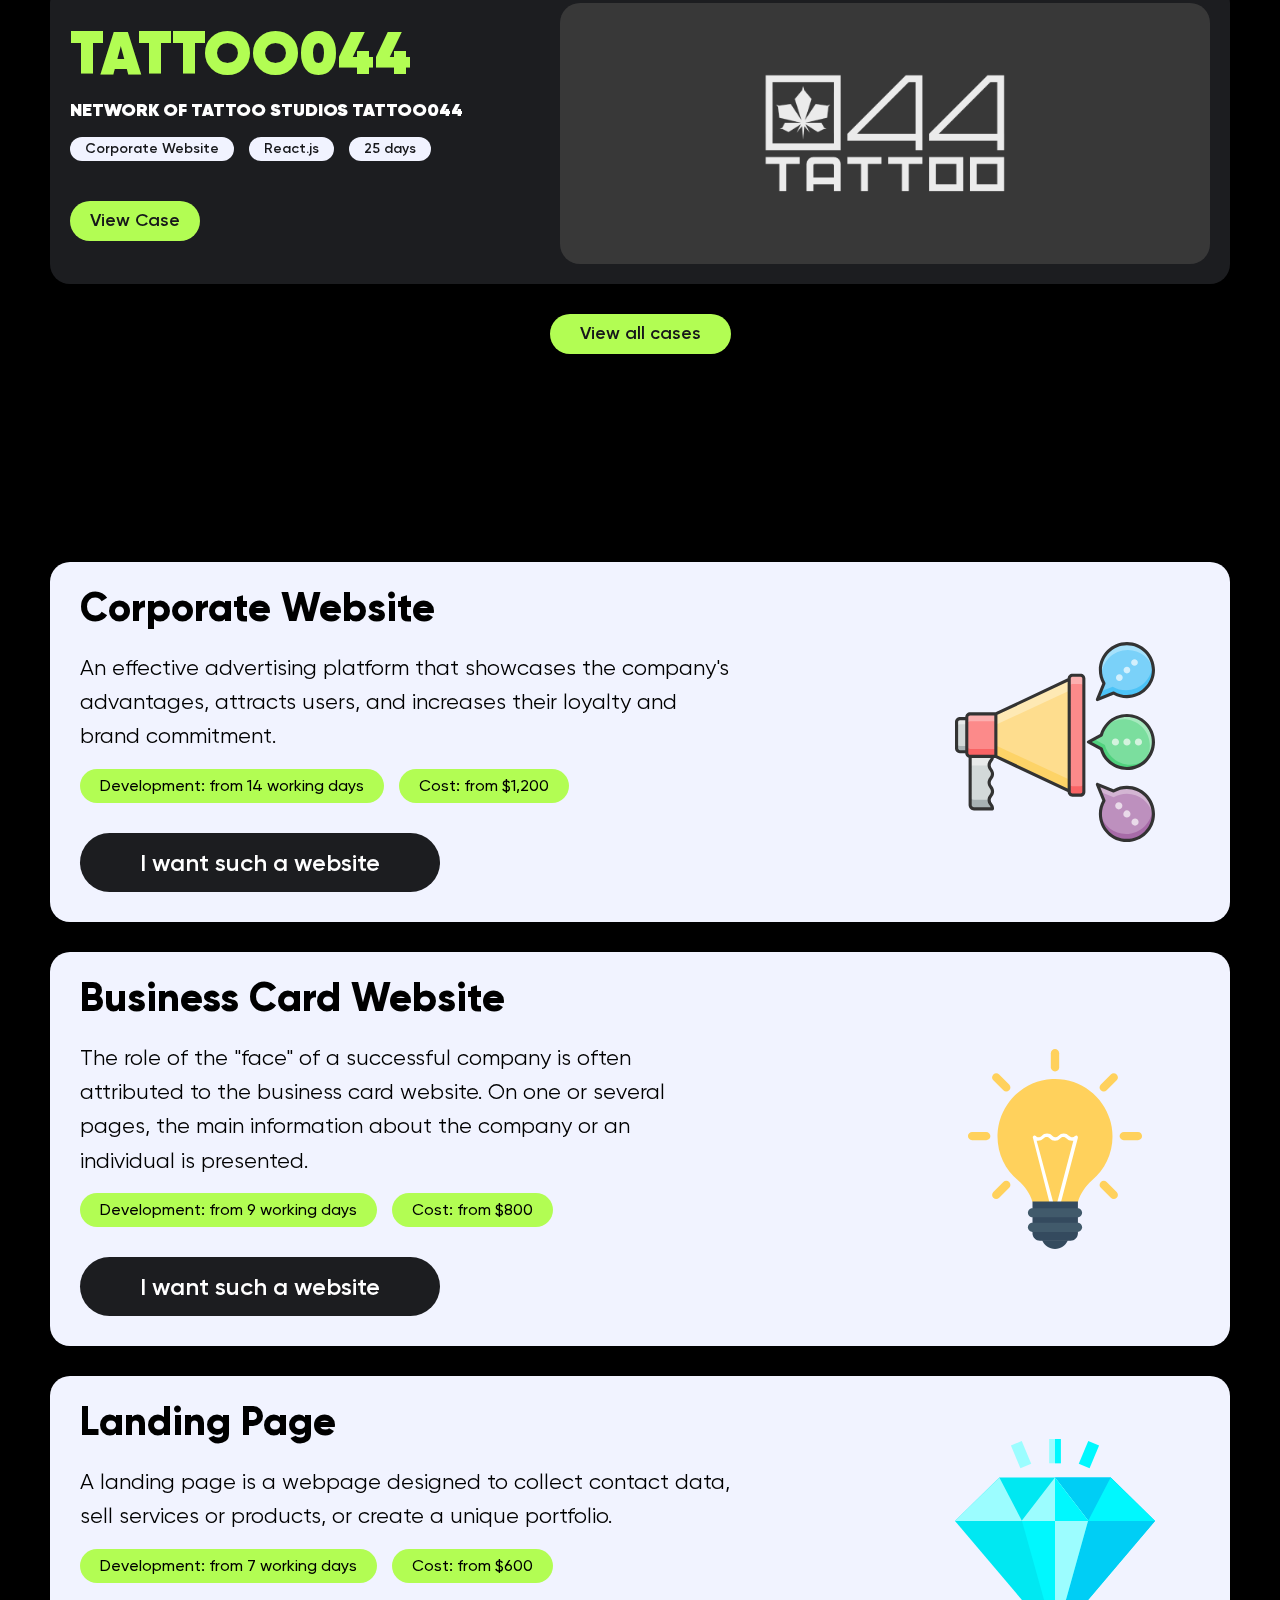
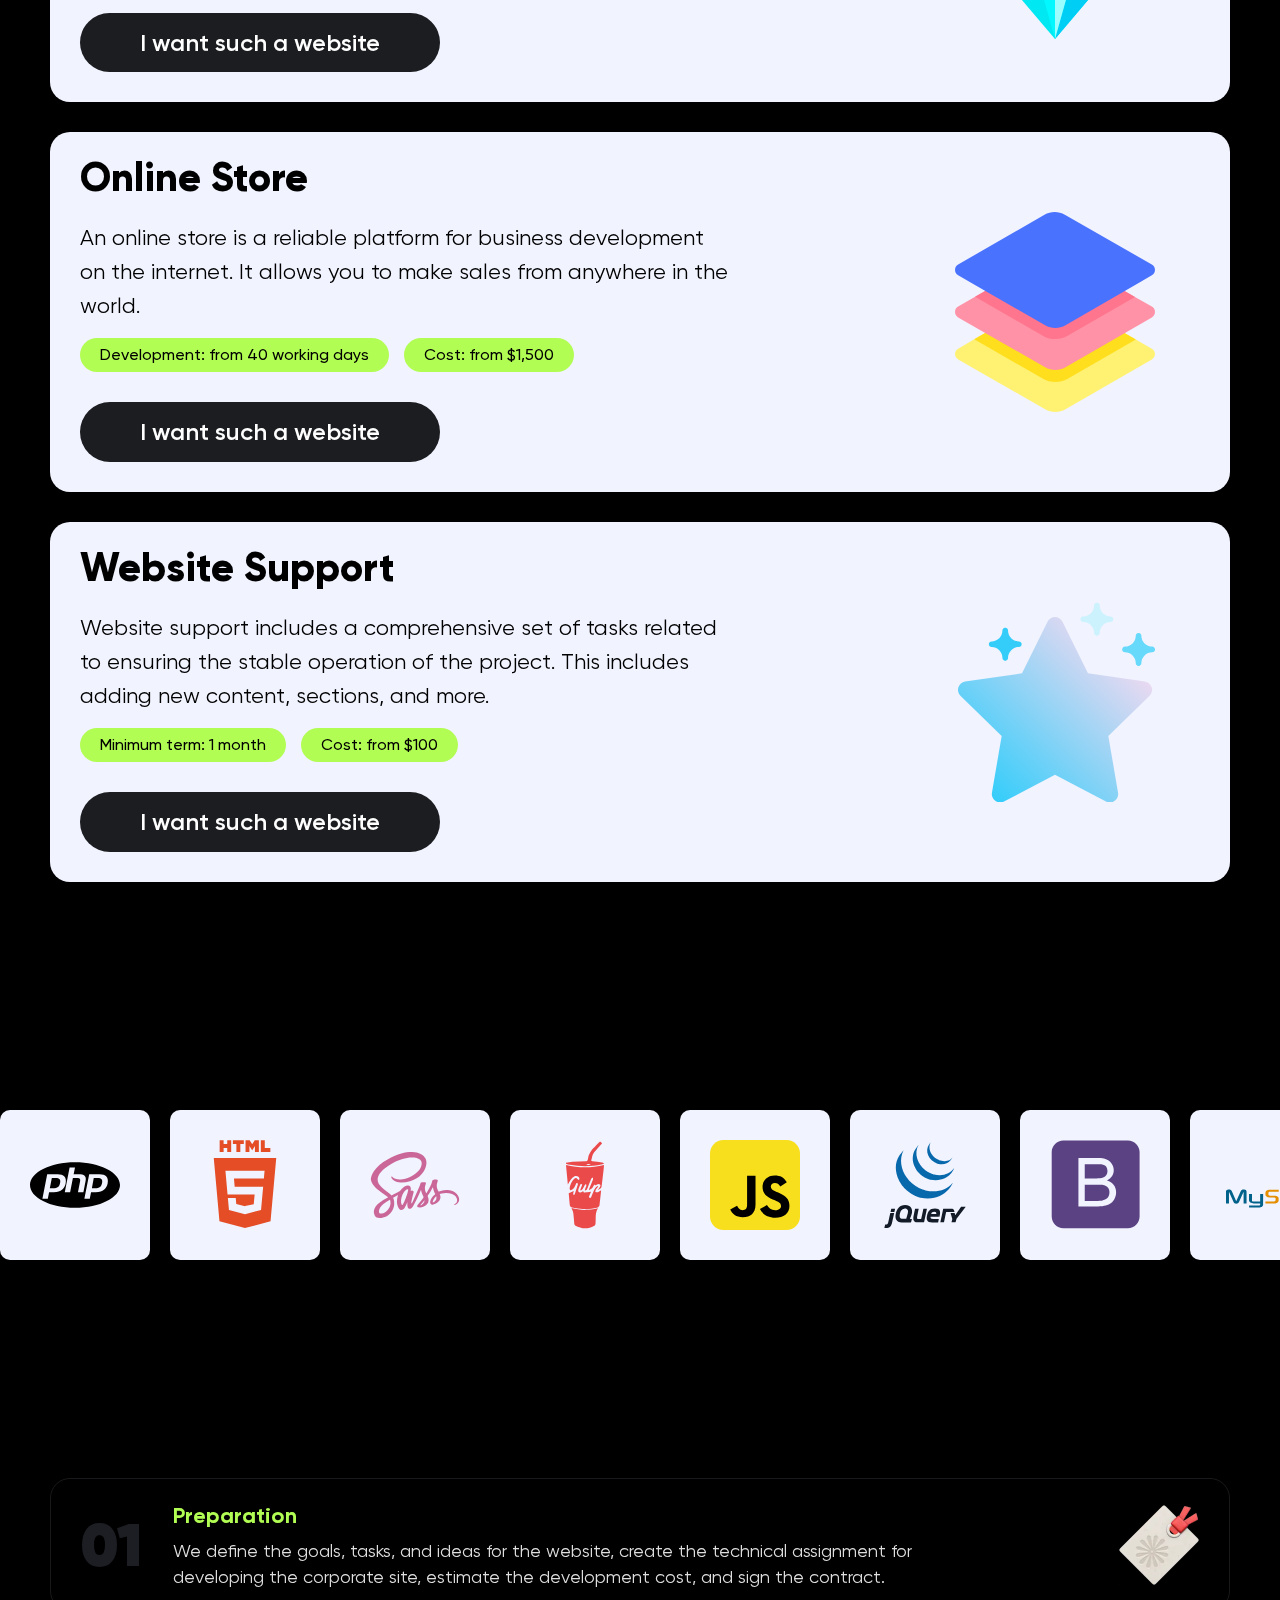
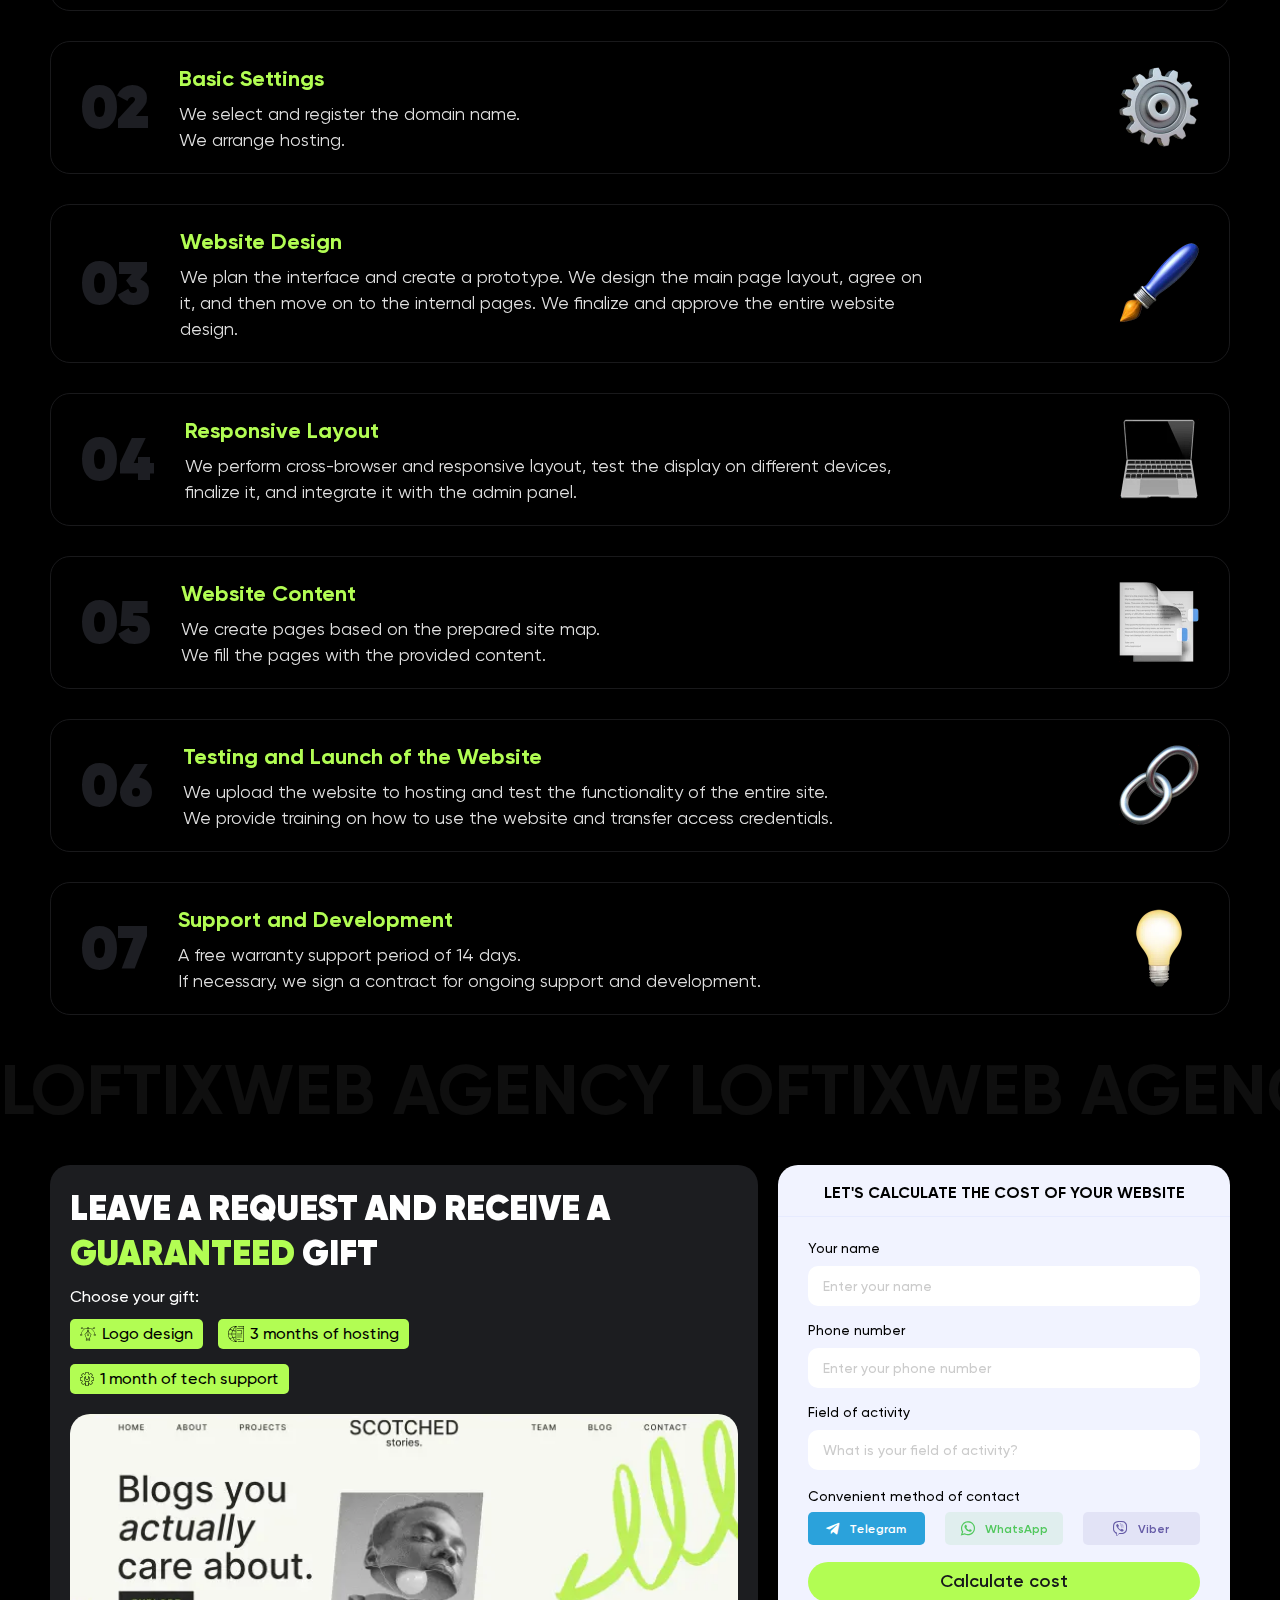
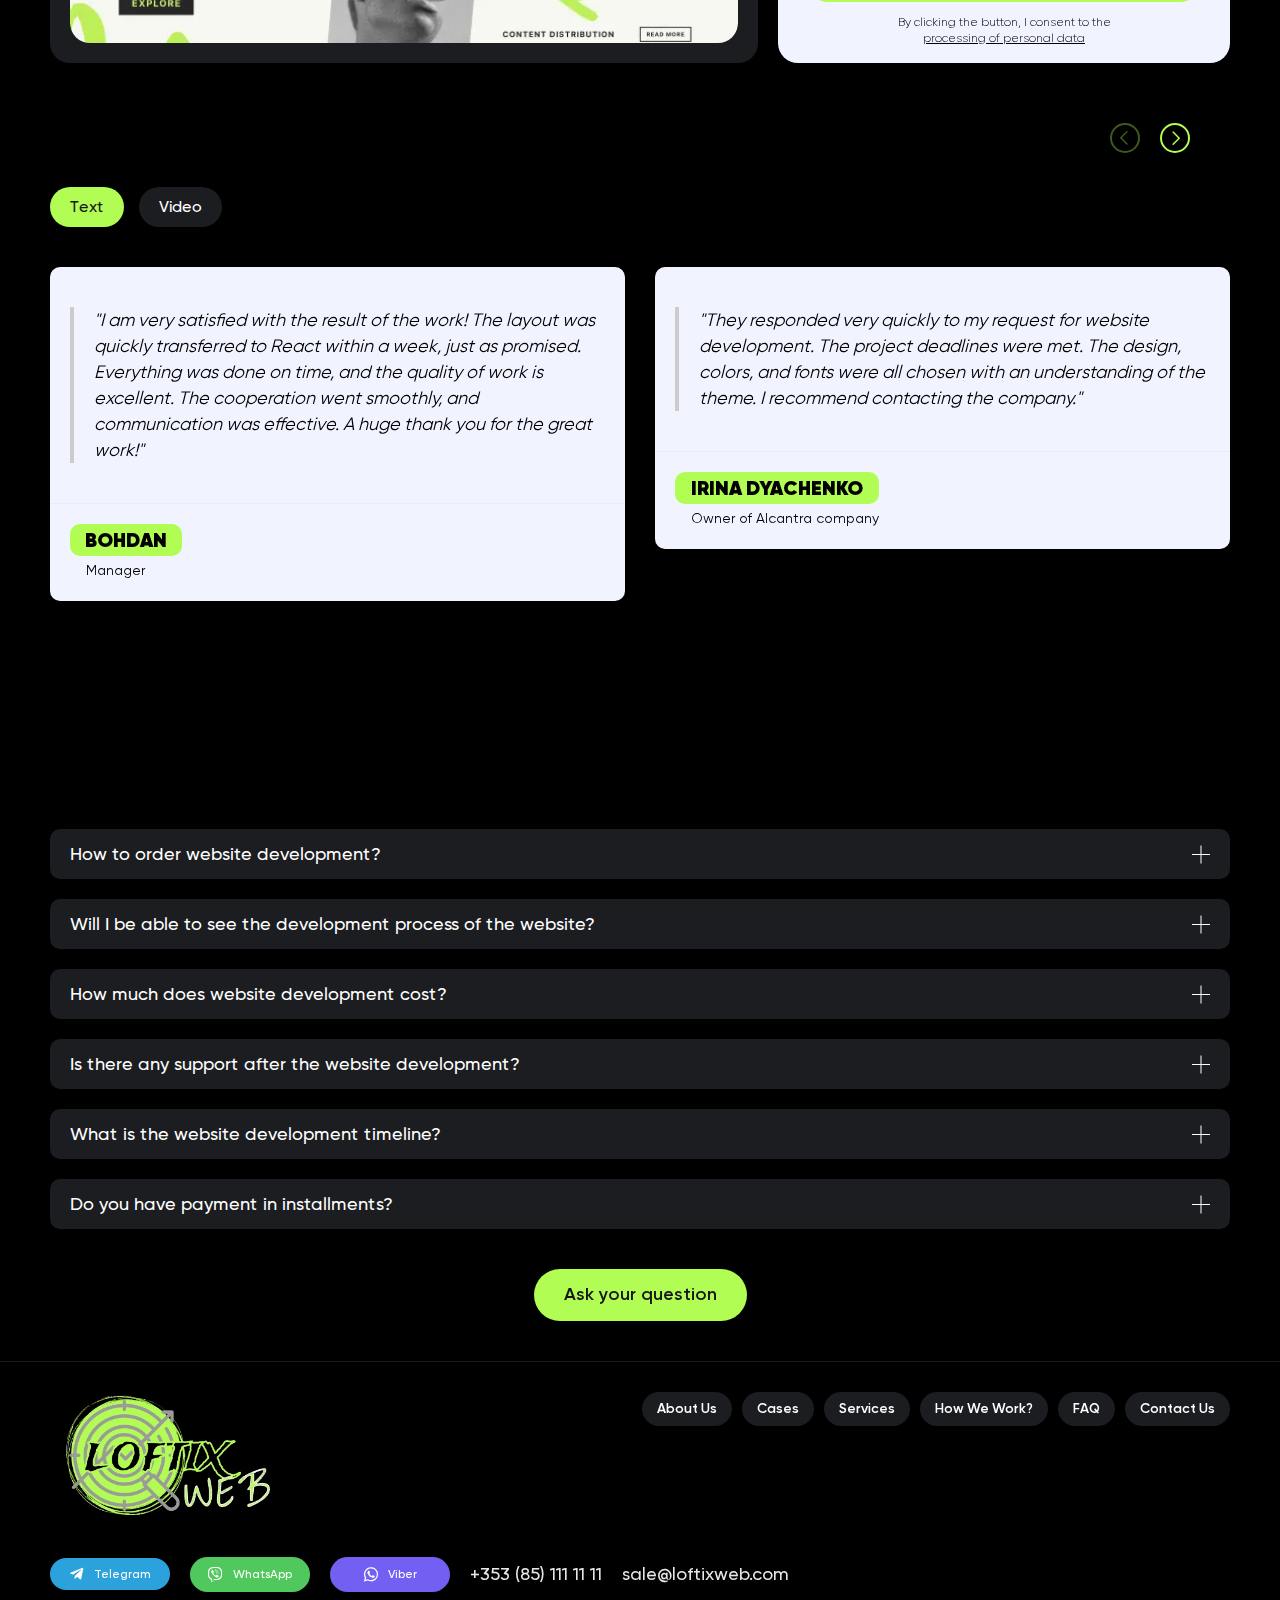
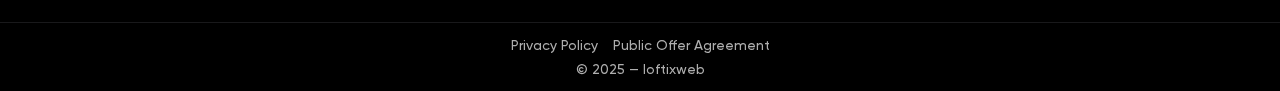
==== commit eca89ace: "fix:labels, types" ====
--- a/index.html
+++ b/index.html
@@ -1842,11 +1842,11 @@
                   >Field of Activity</label
                 >
                 <input
-                  id="field"
+                  id="field_1"
                   data-required
                   autocomplete="off"
                   type="text"
-                  name="field"
+                  name="field_1"
                   data-error="Error"
                   placeholder="What is your field of activity?"
                   class="form-request__input input"
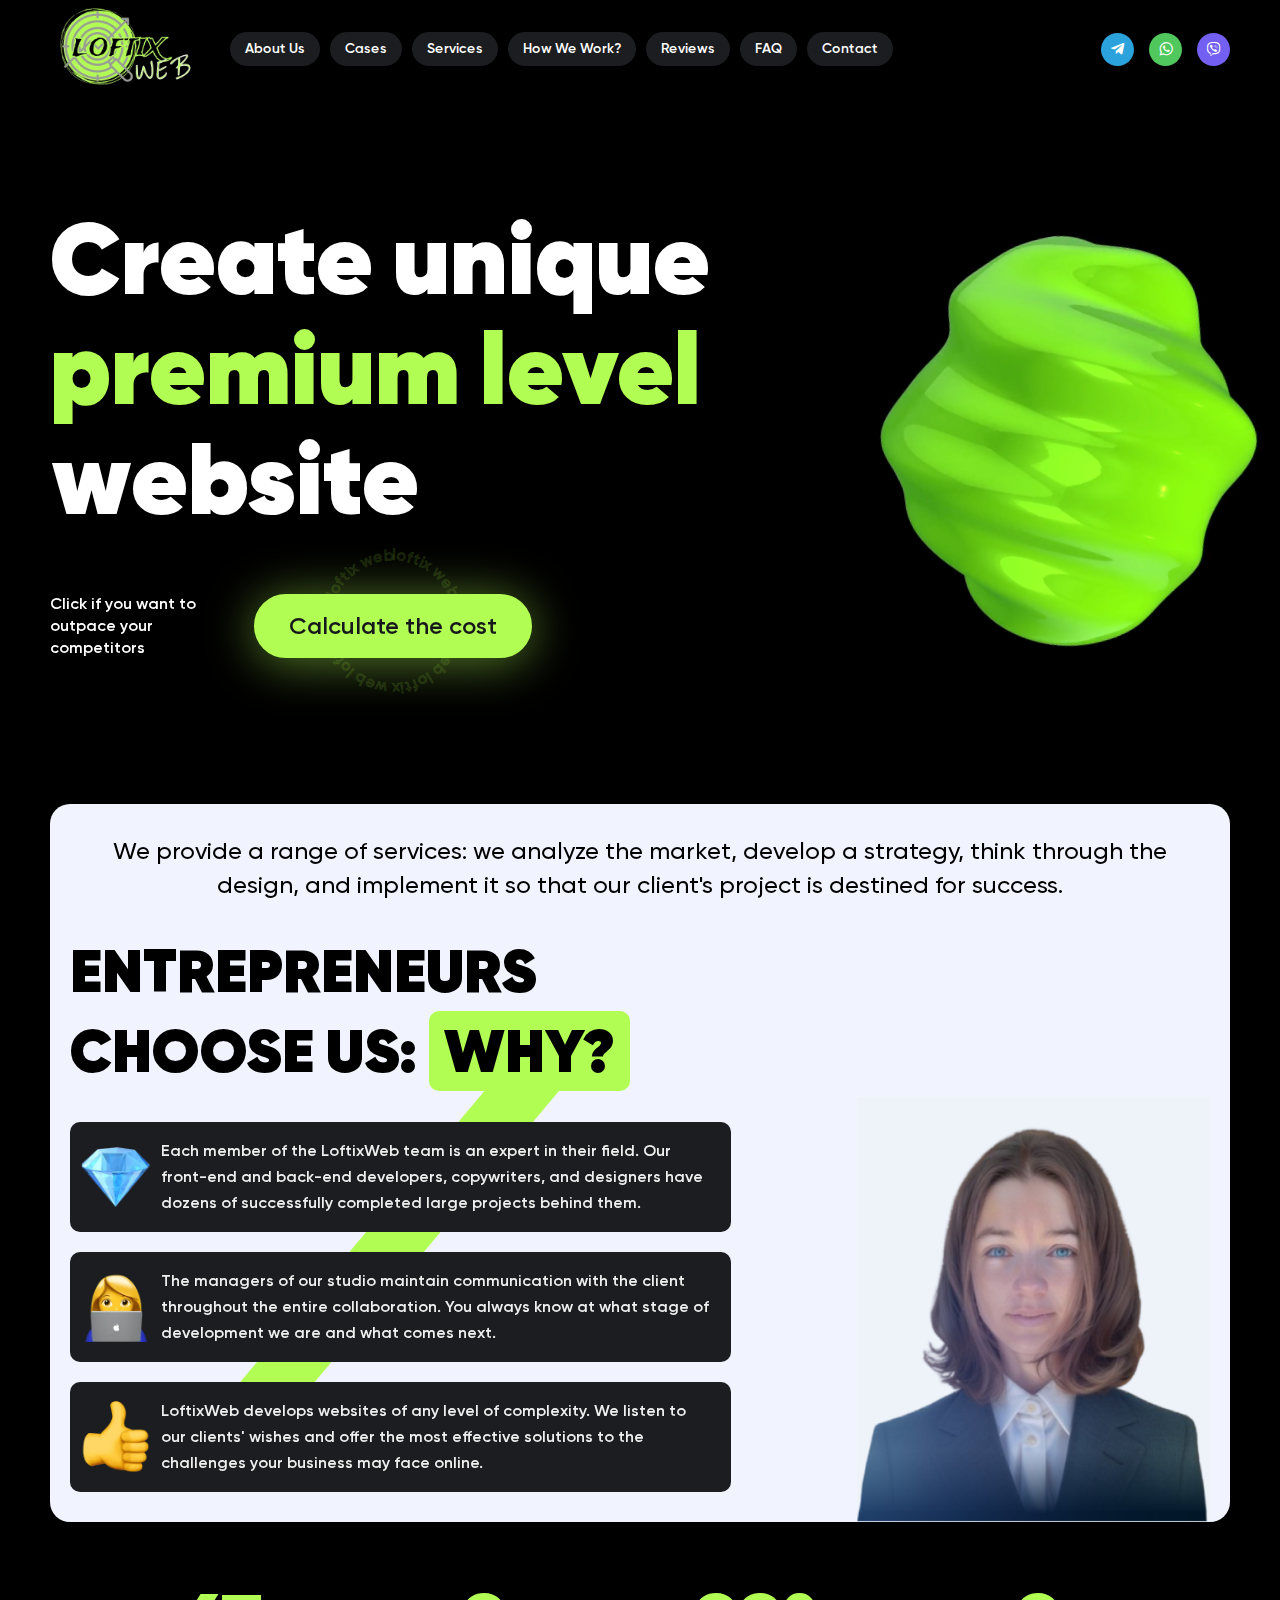
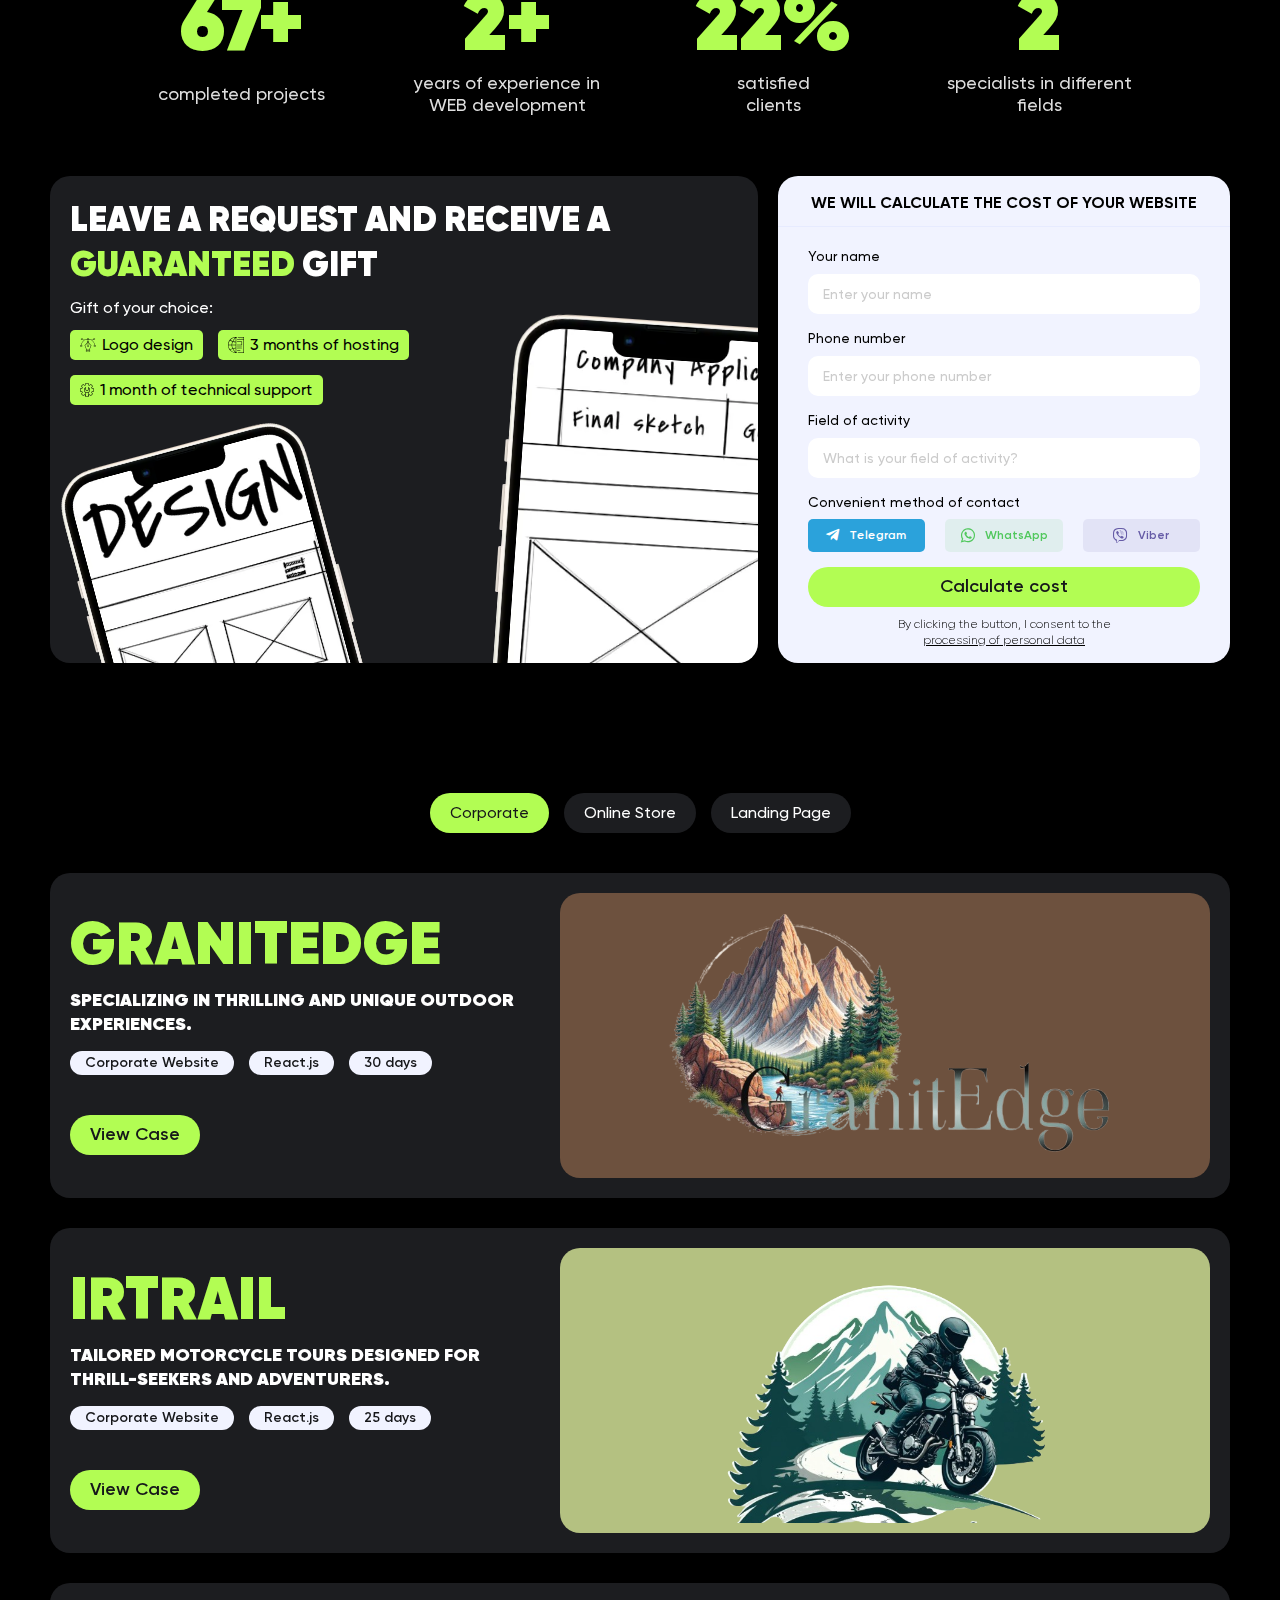
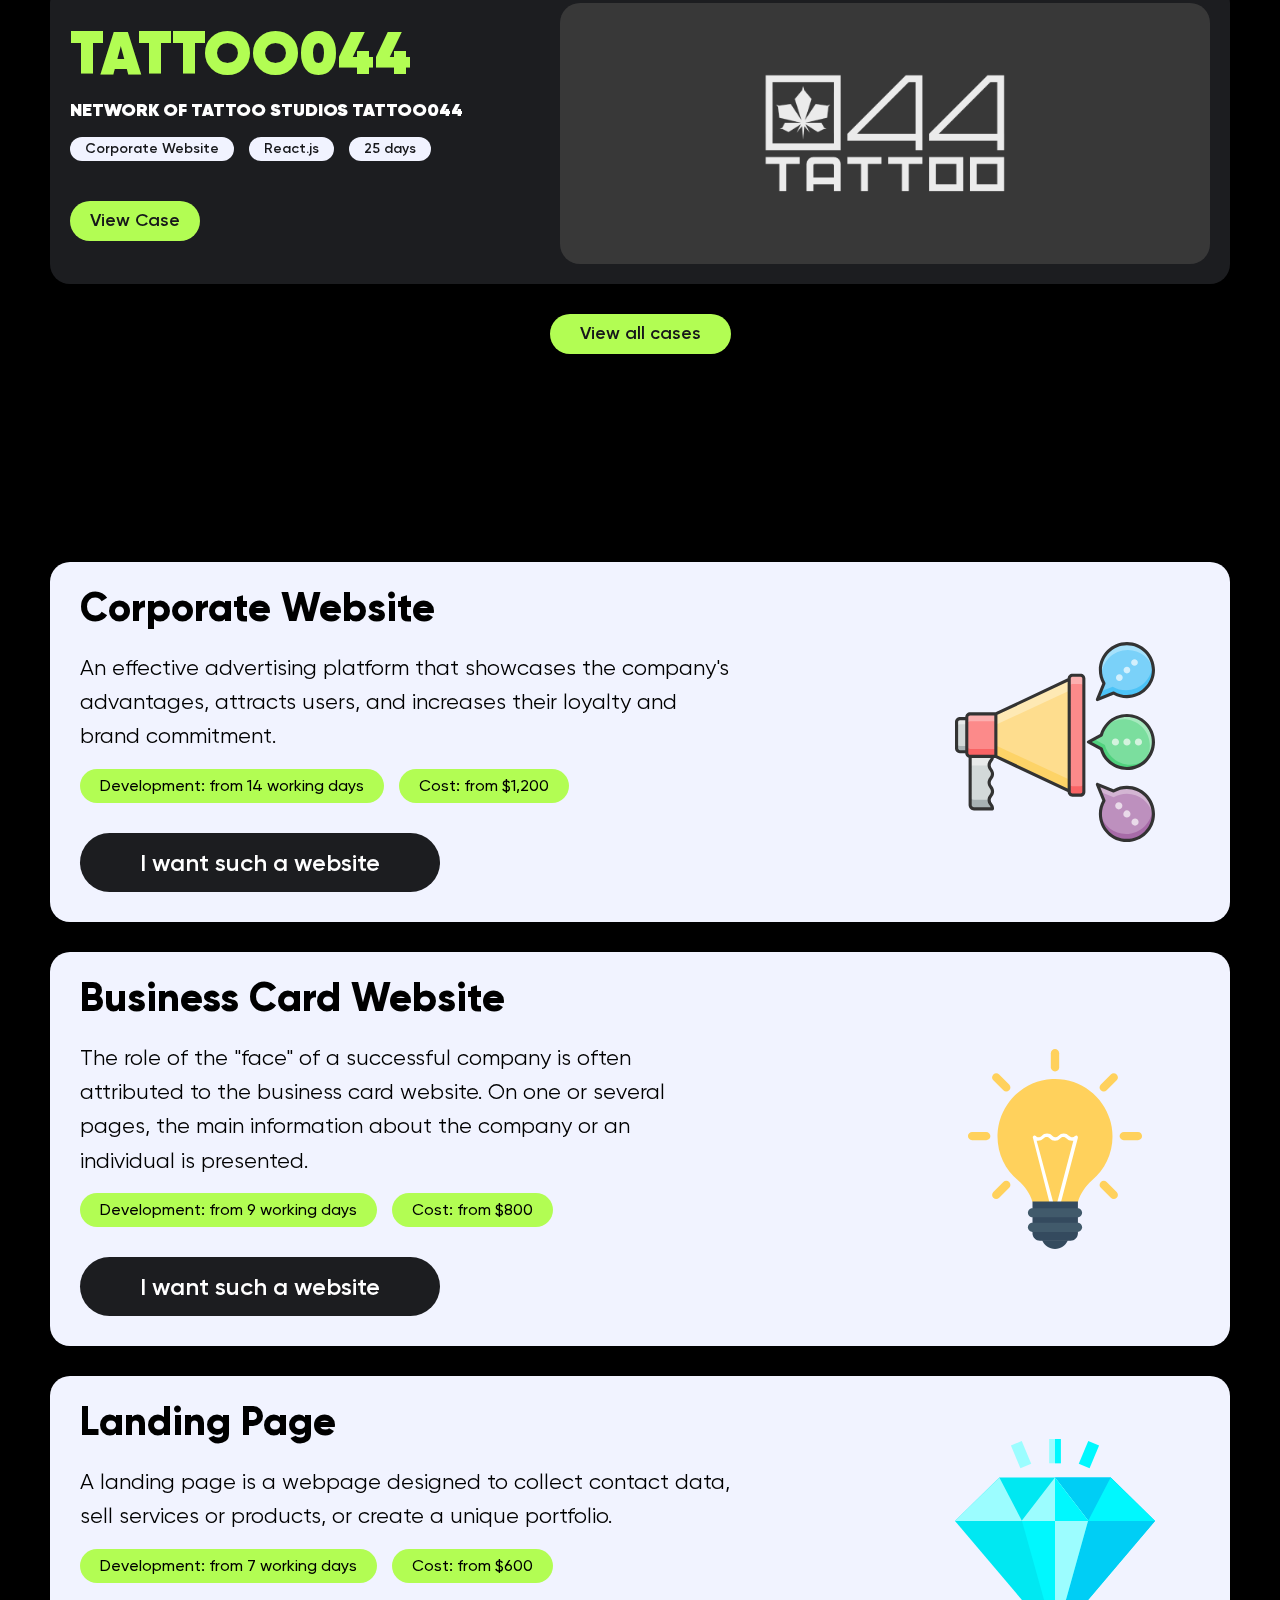
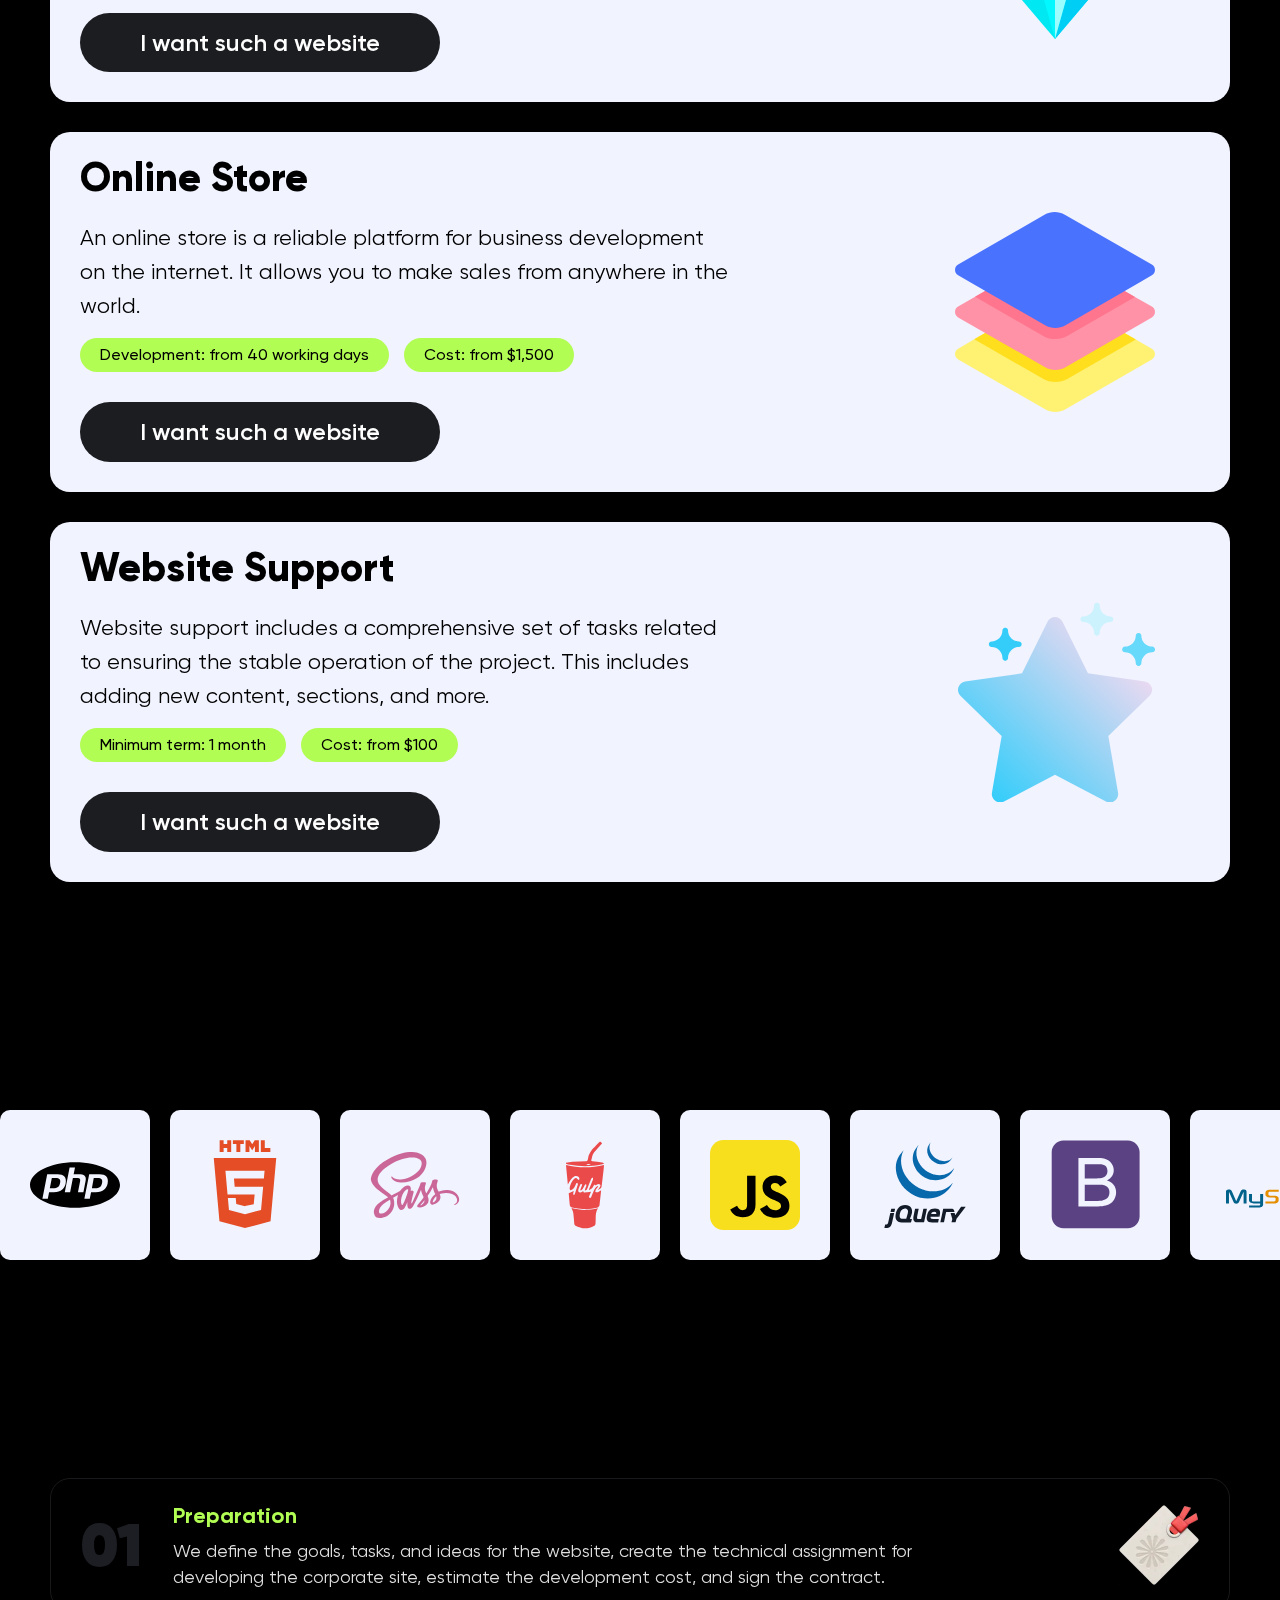
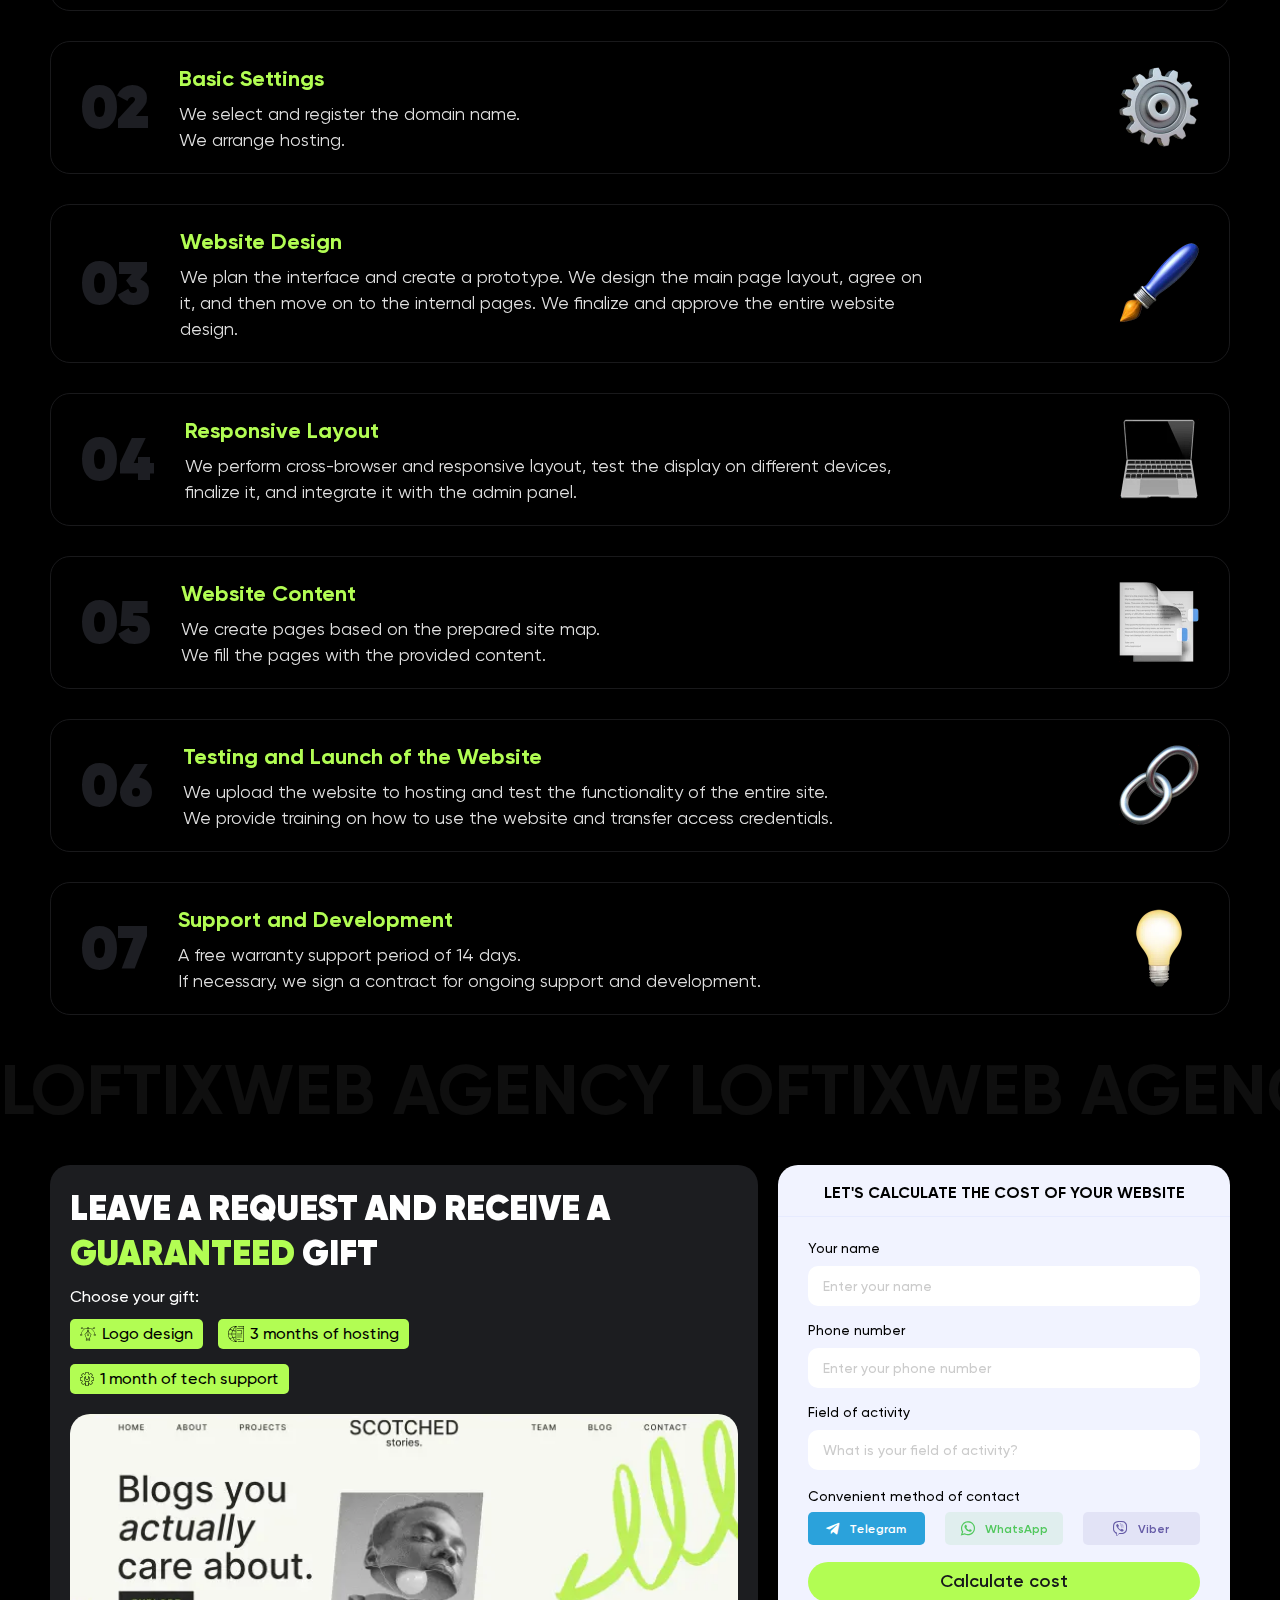
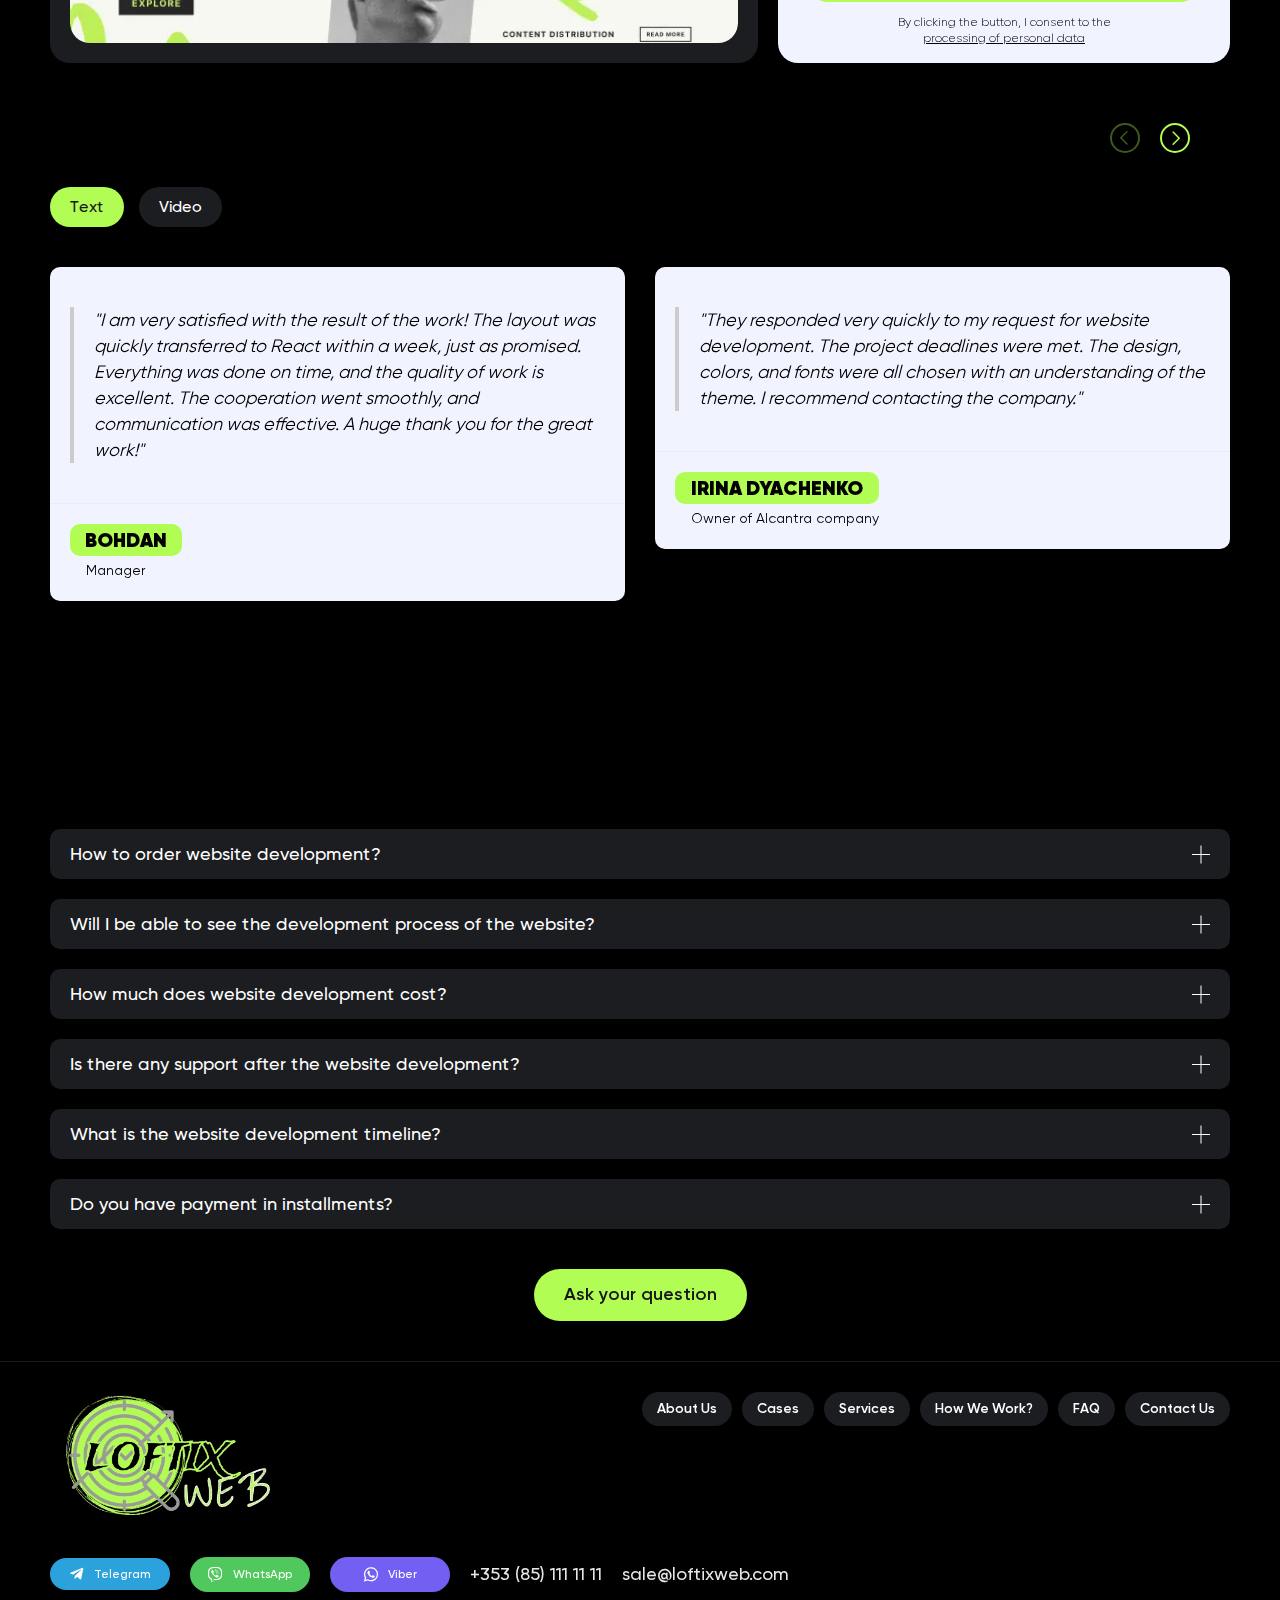
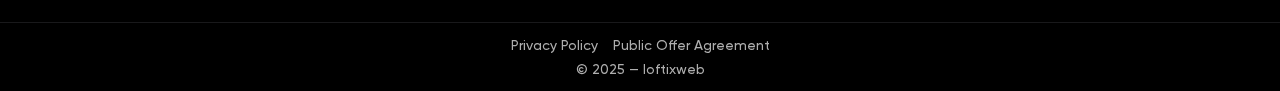
==== commit 2d285748: "fix:labels, types" ====
--- a/index.html
+++ b/index.html
@@ -433,7 +433,7 @@
                   />
                 </div>
                 <div class="form-request__item">
-                  <label for="field" class="form-request__label"
+                  <label for="field1" class="form-request__label"
                     >Field of activity</label
                   >
                   <input
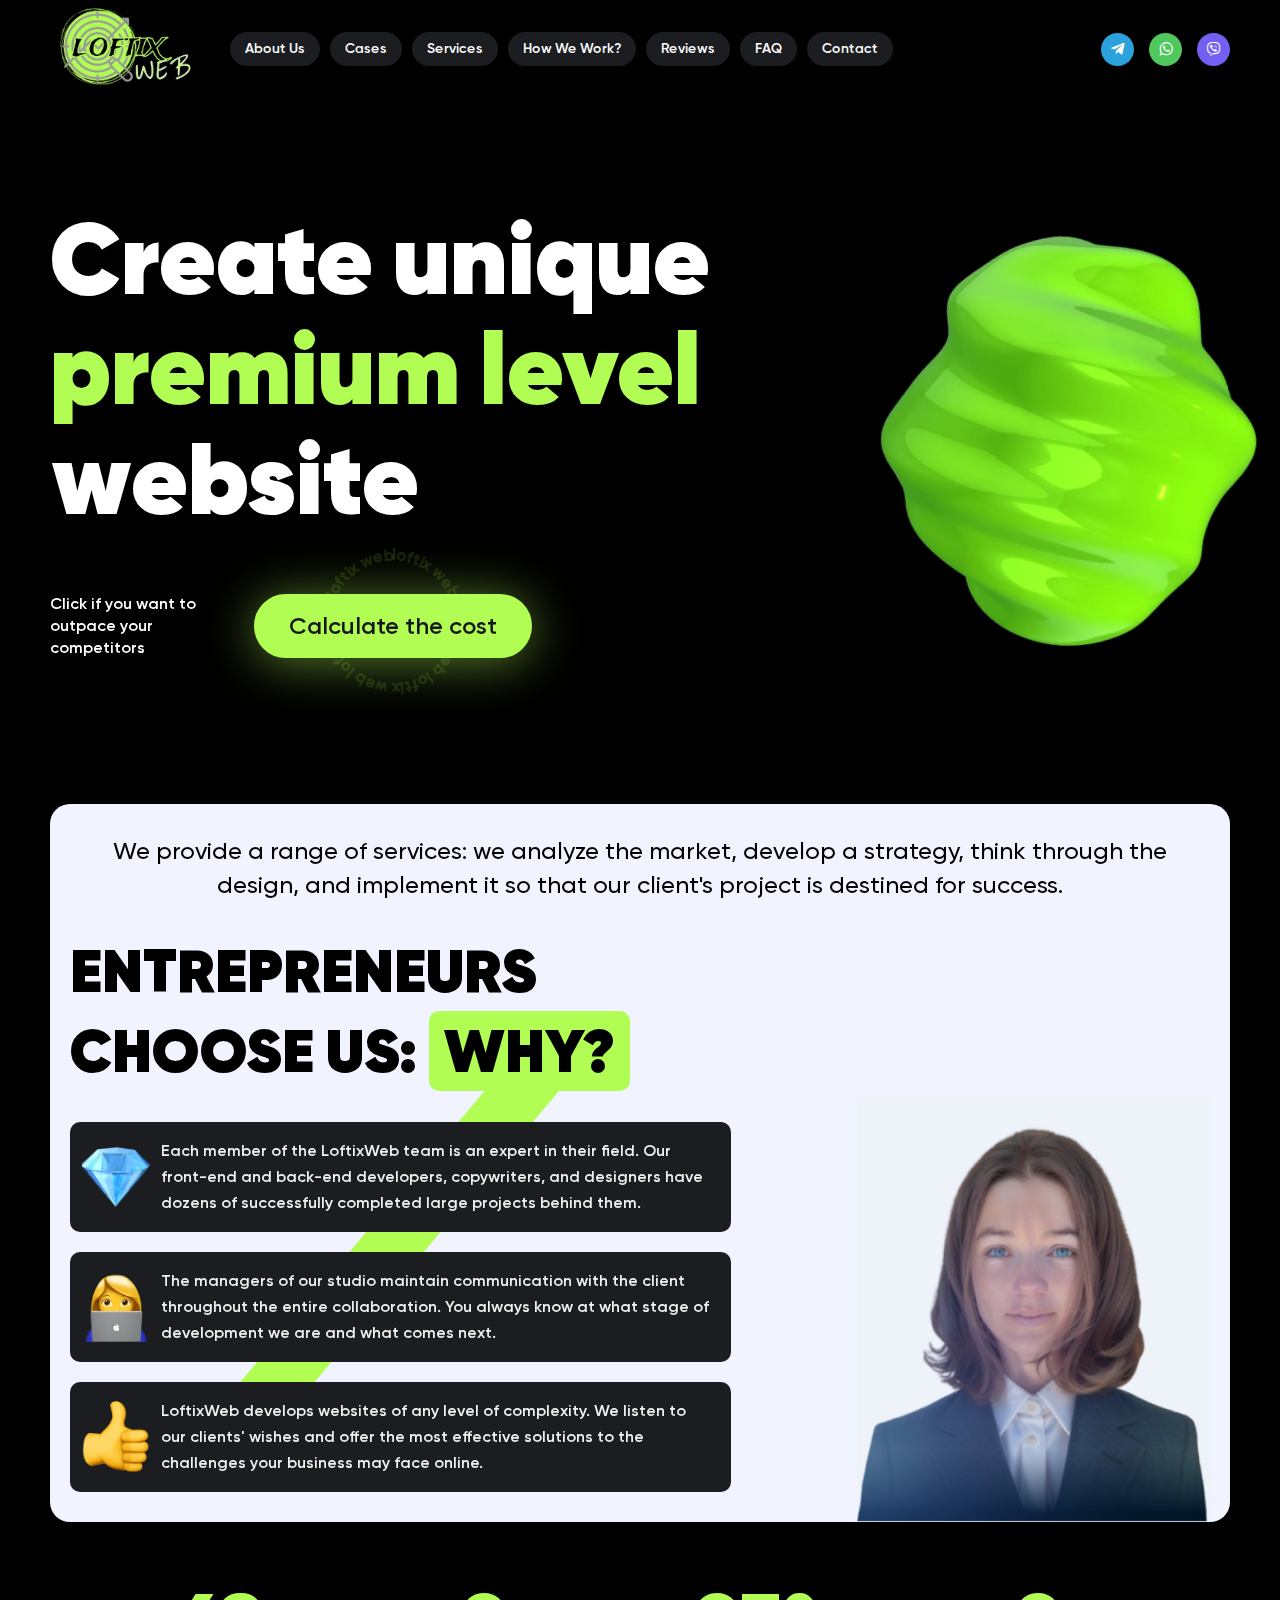
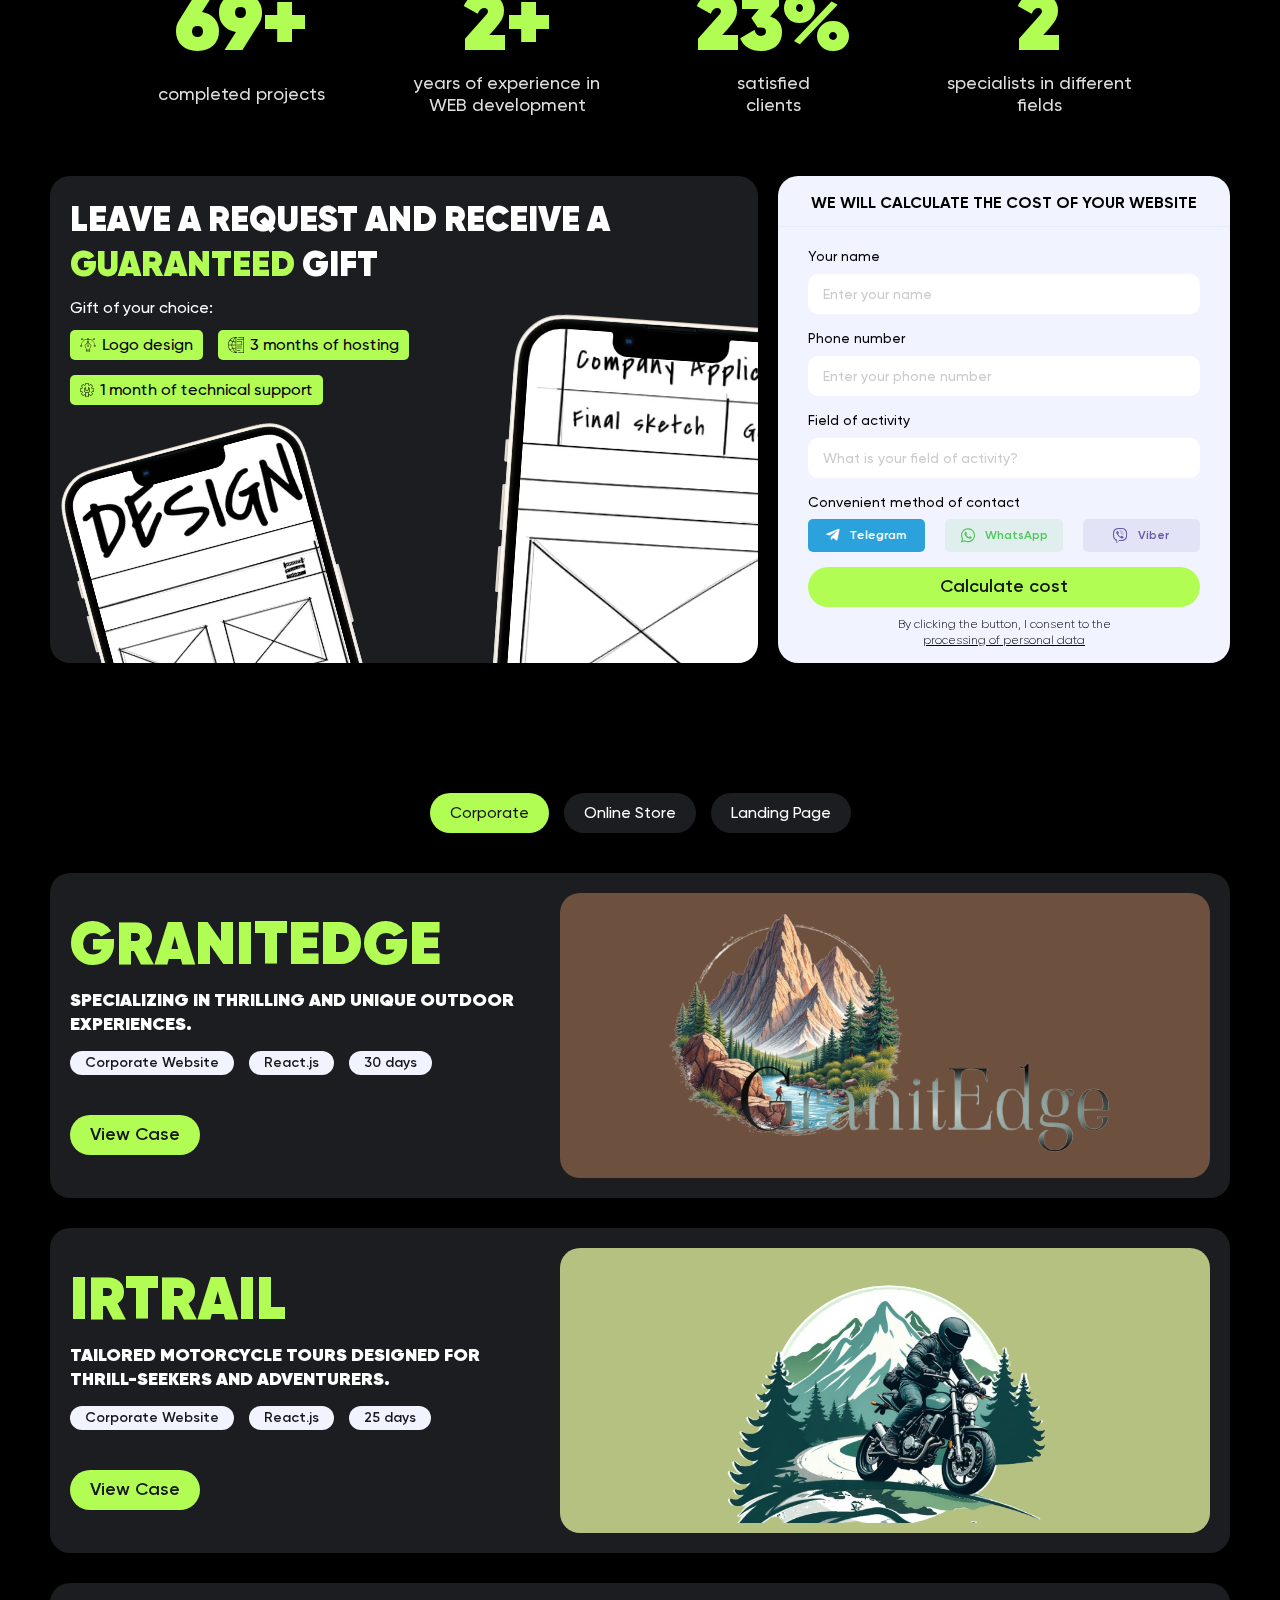
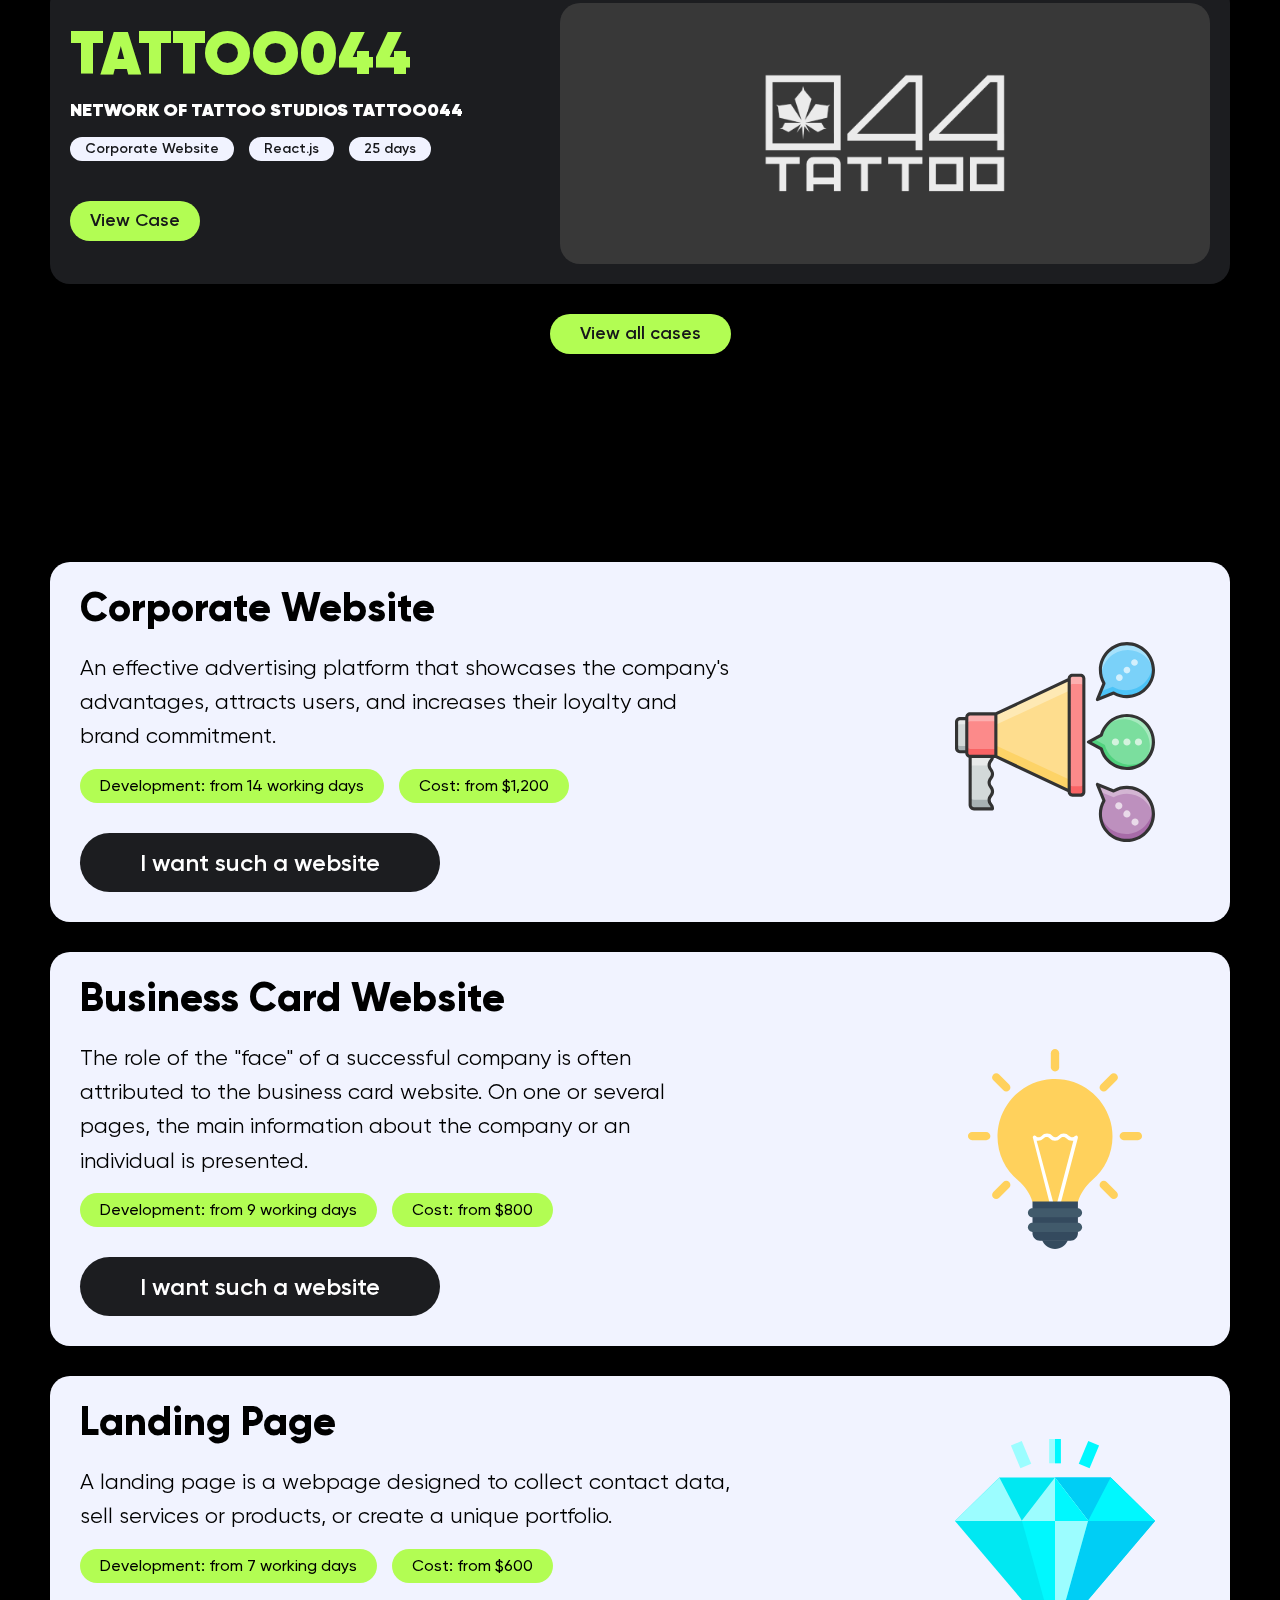
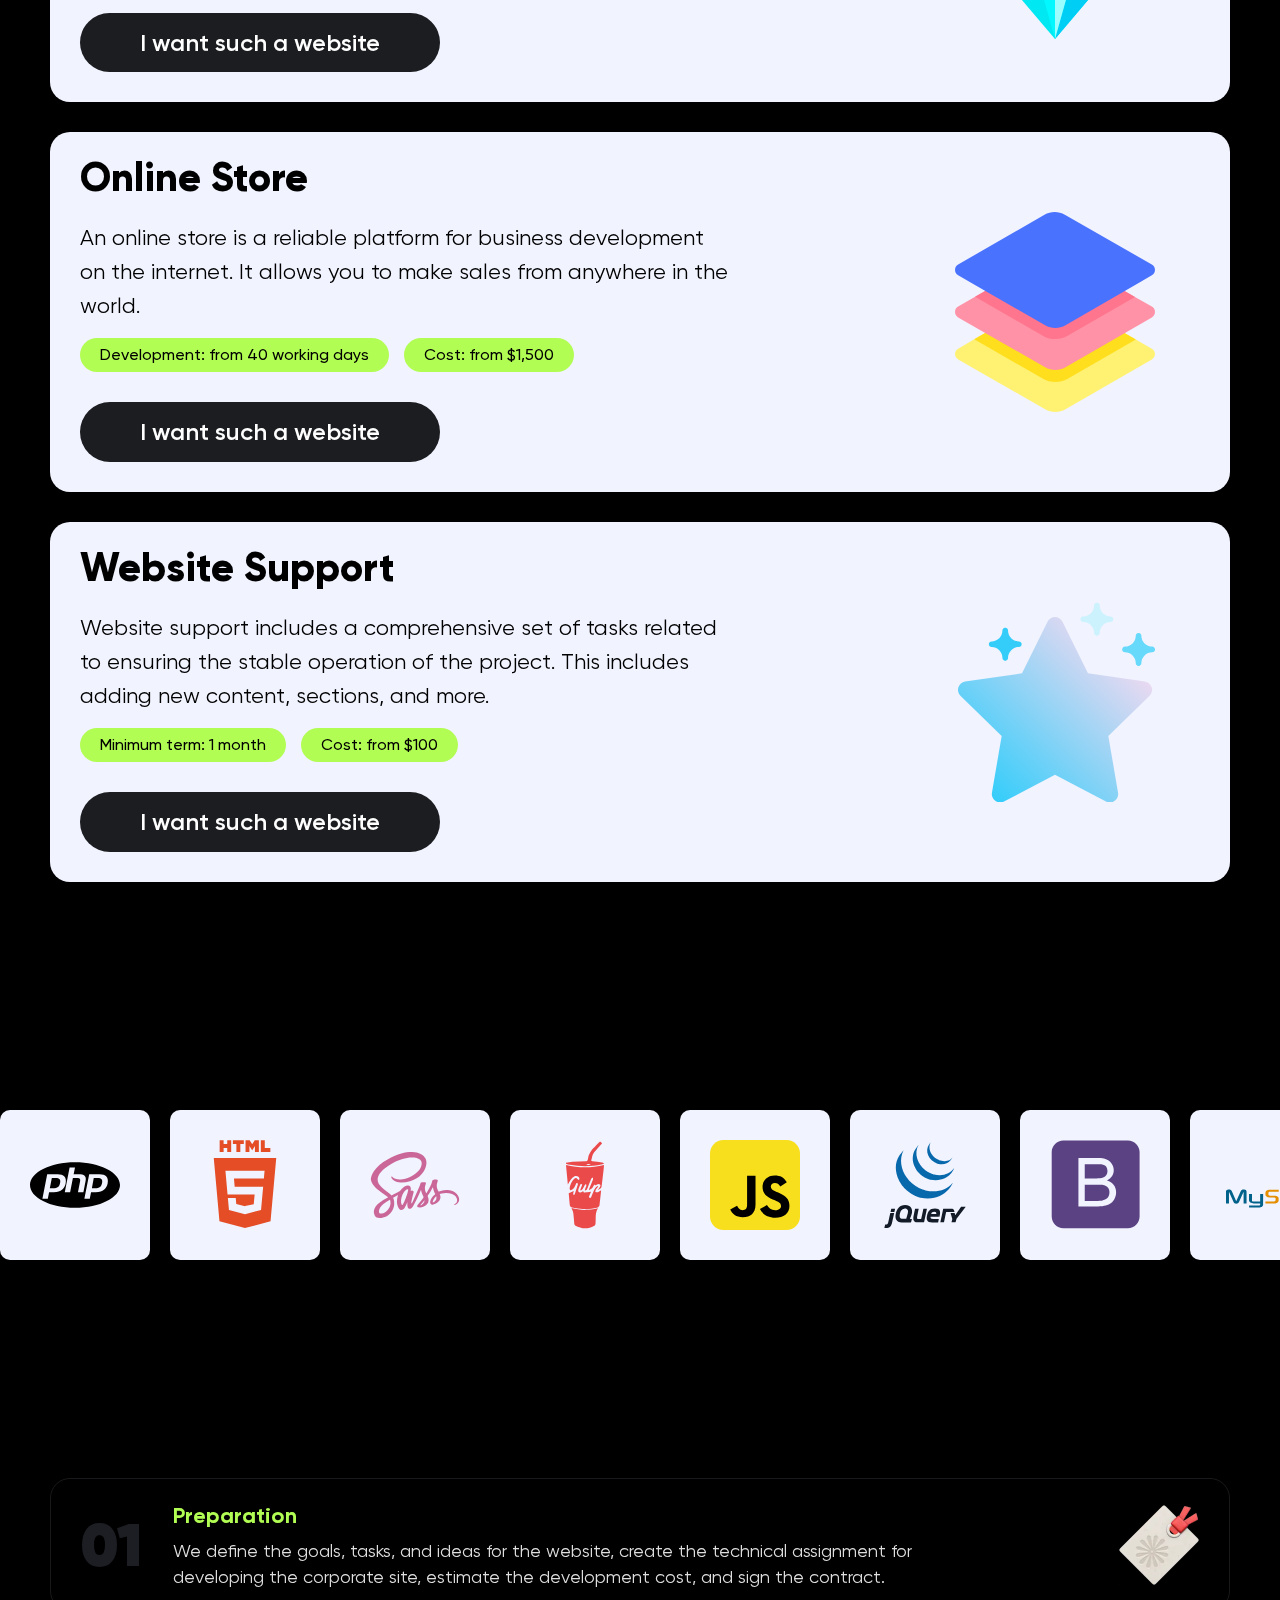
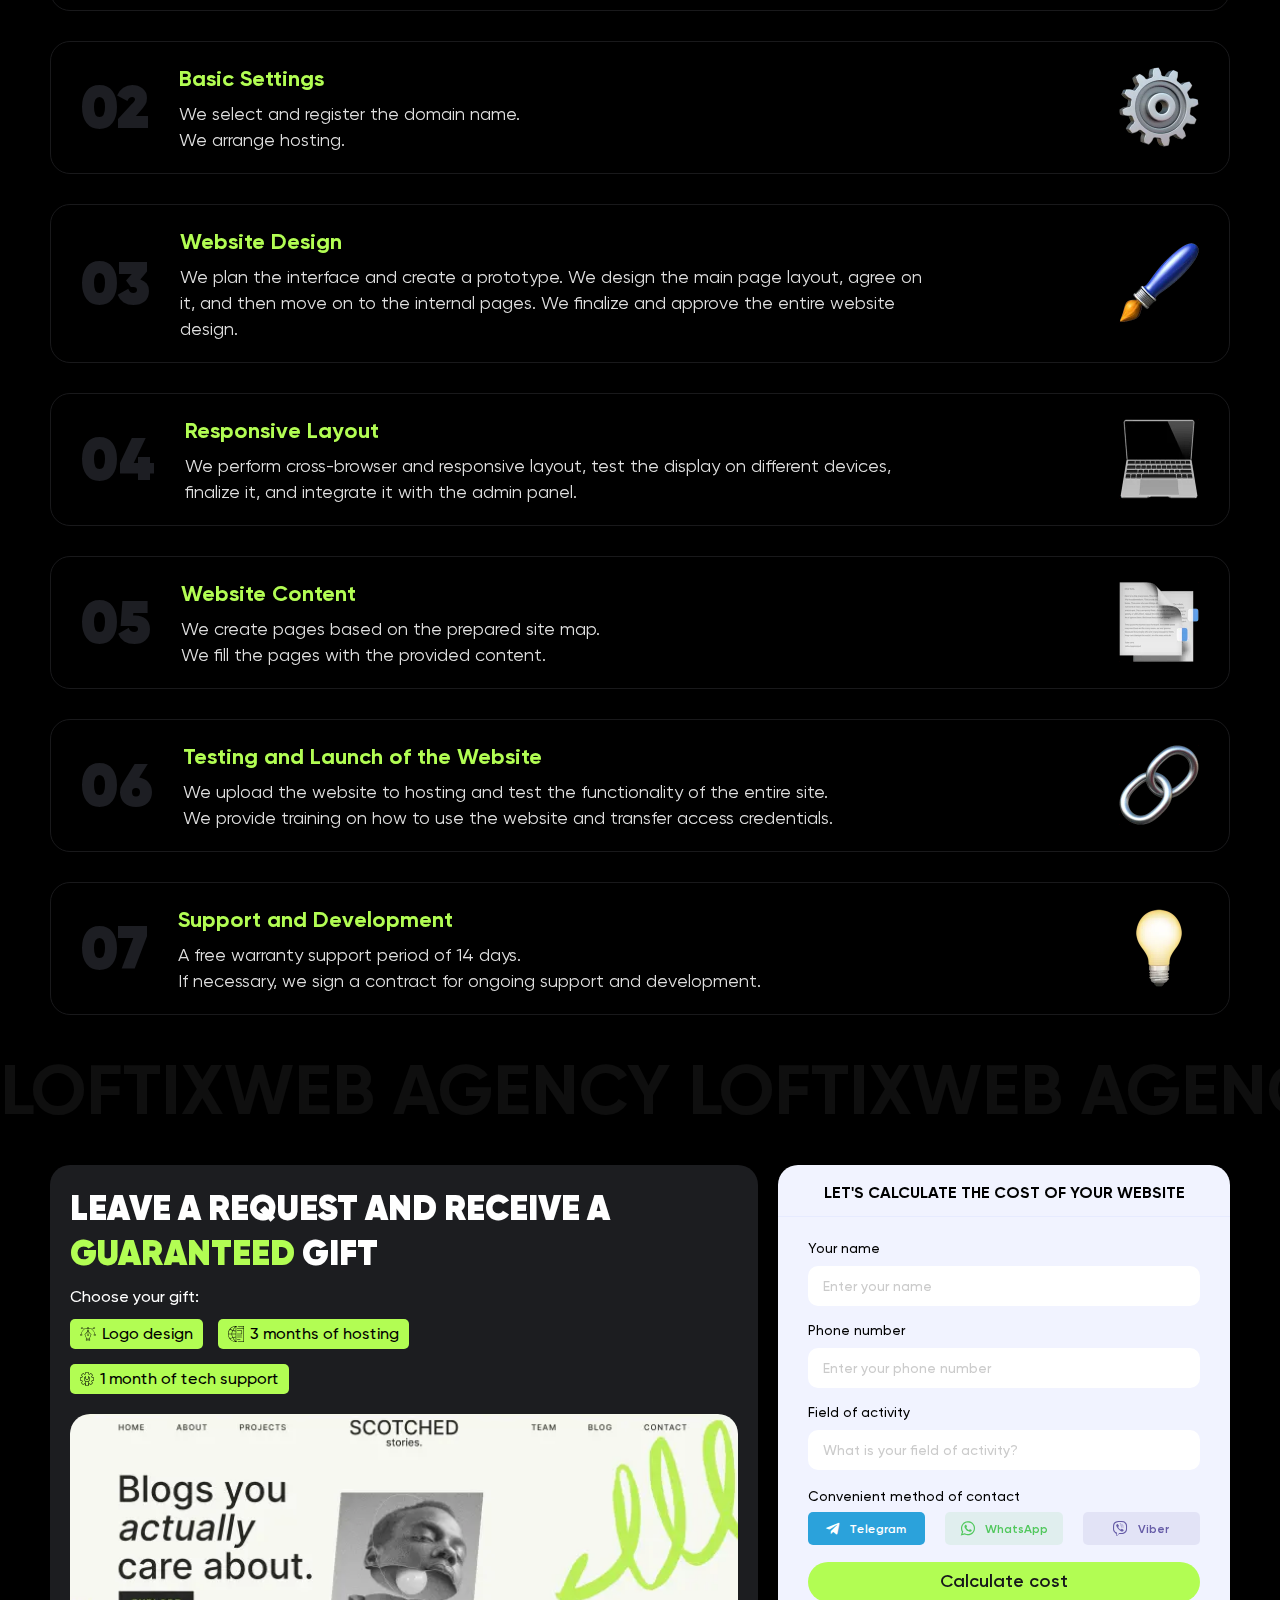
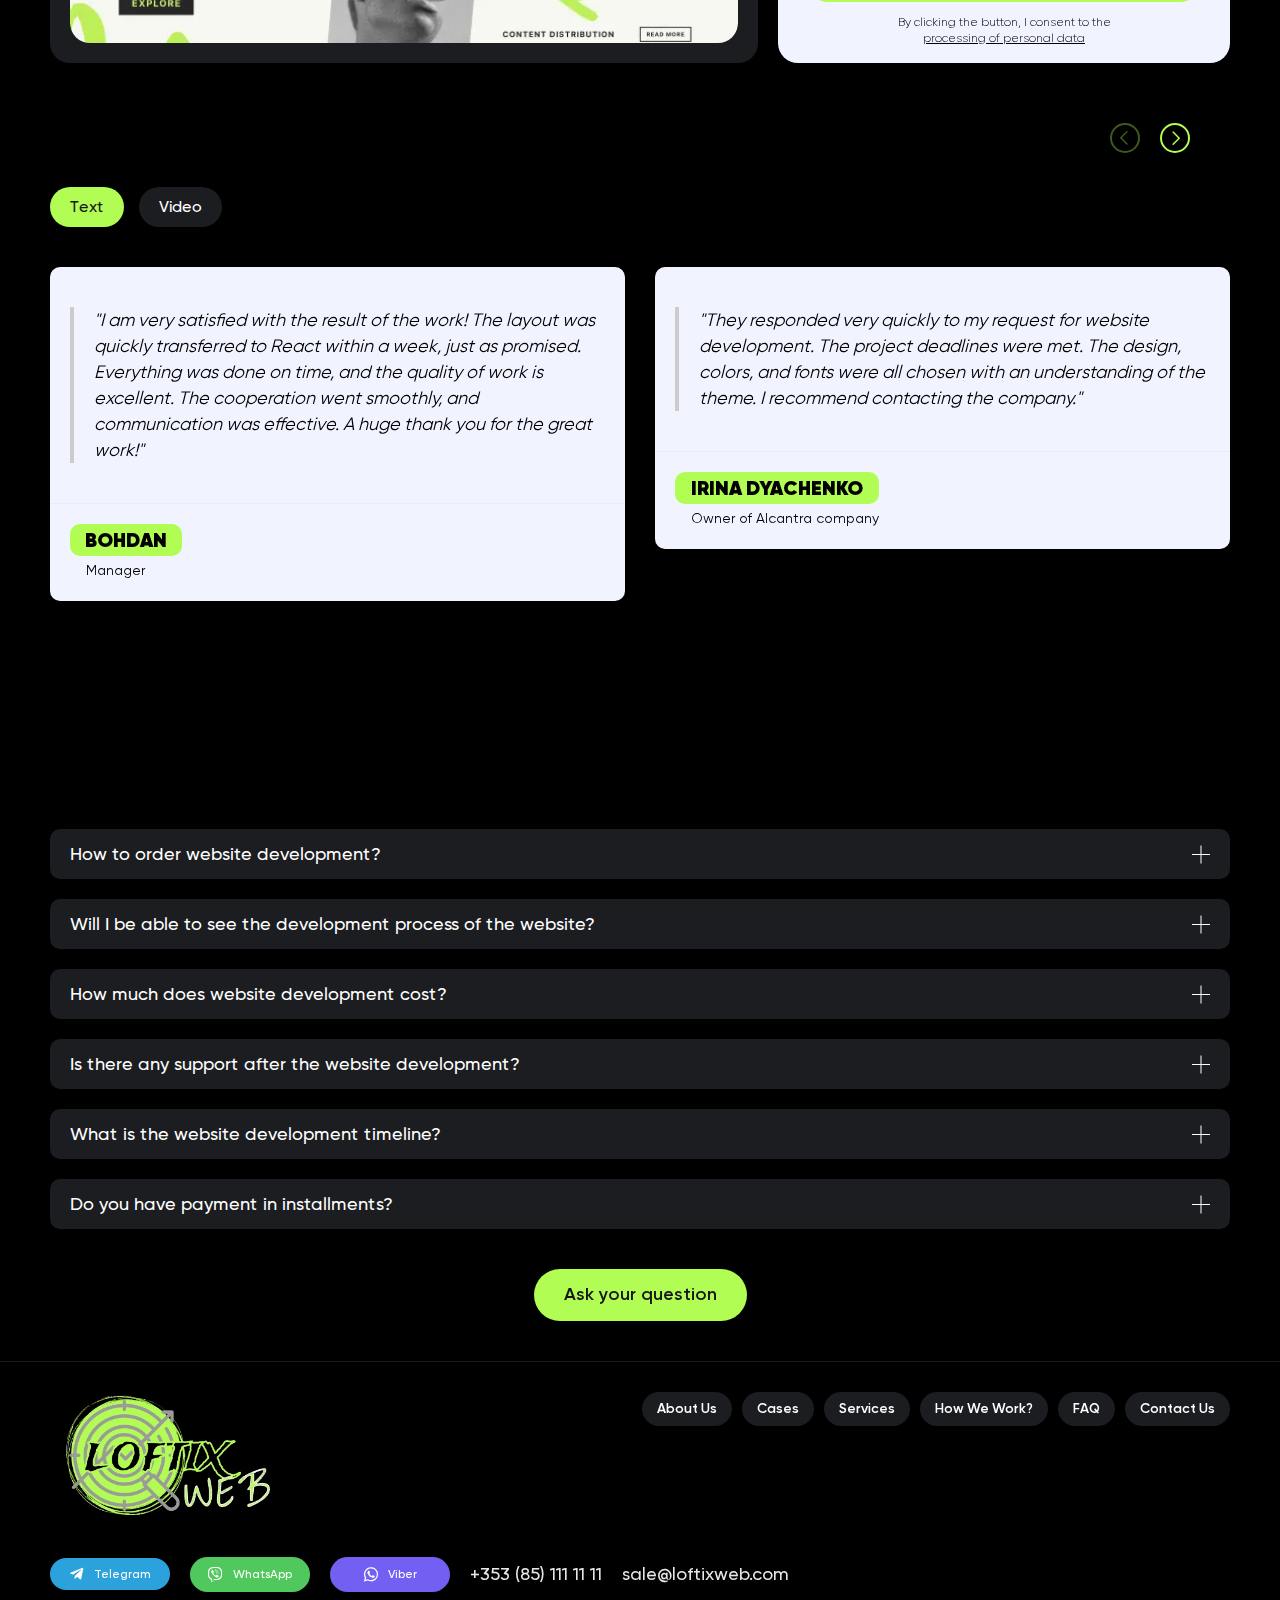
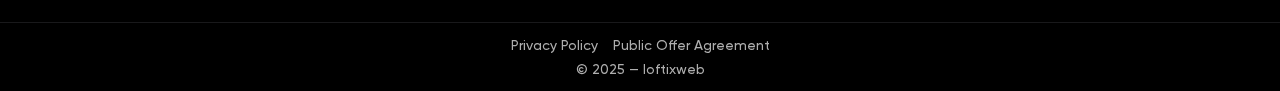
==== commit b1ede23b: "fix:labels, types" ====
--- a/index.html
+++ b/index.html
@@ -1077,8 +1077,7 @@
           <div class="how__container">
             <!-- Section Title -->
             <div class="how__title title" data-watch>
-              How We
-              <span class="title__green-bg">work</span>
+              <h2>How We <span class="title__green-bg">work</span></h2>
               <!-- Highlighted word "work" -->
             </div>
             <!-- Step-by-Step Process List -->
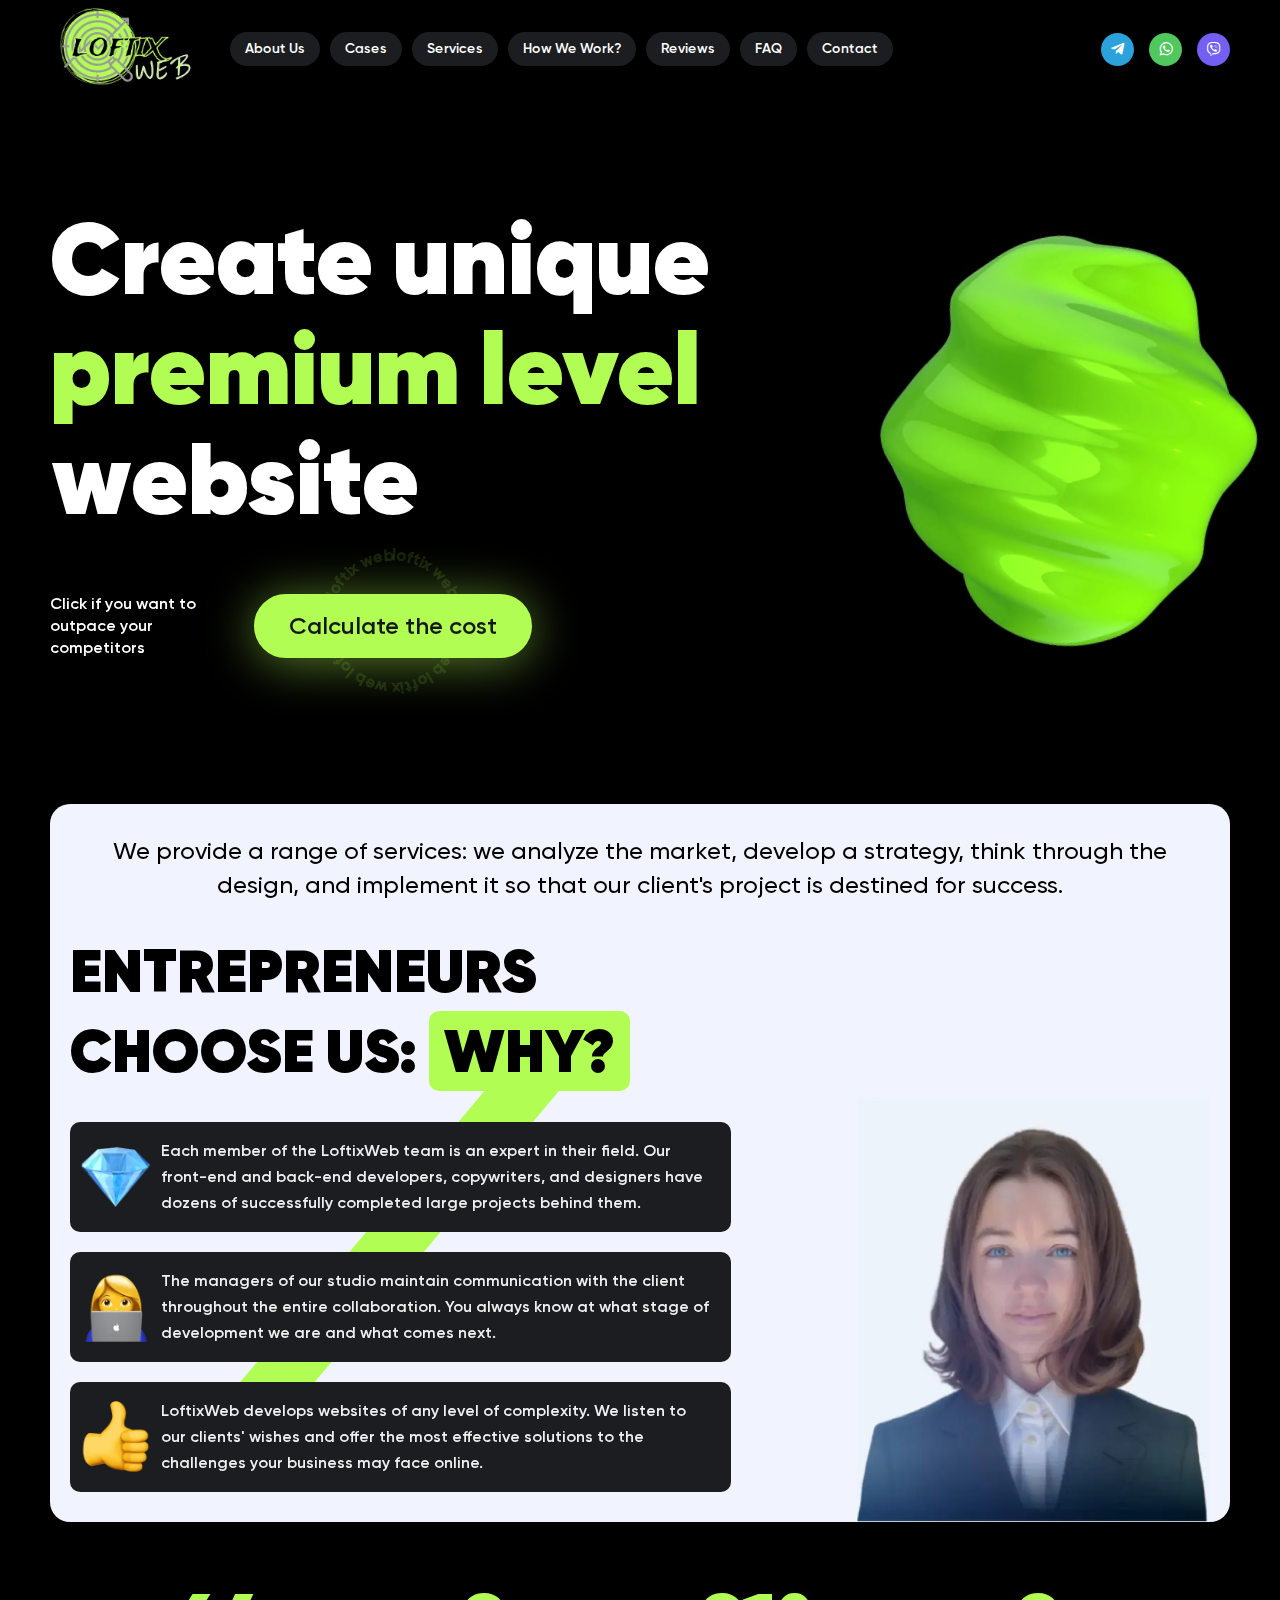
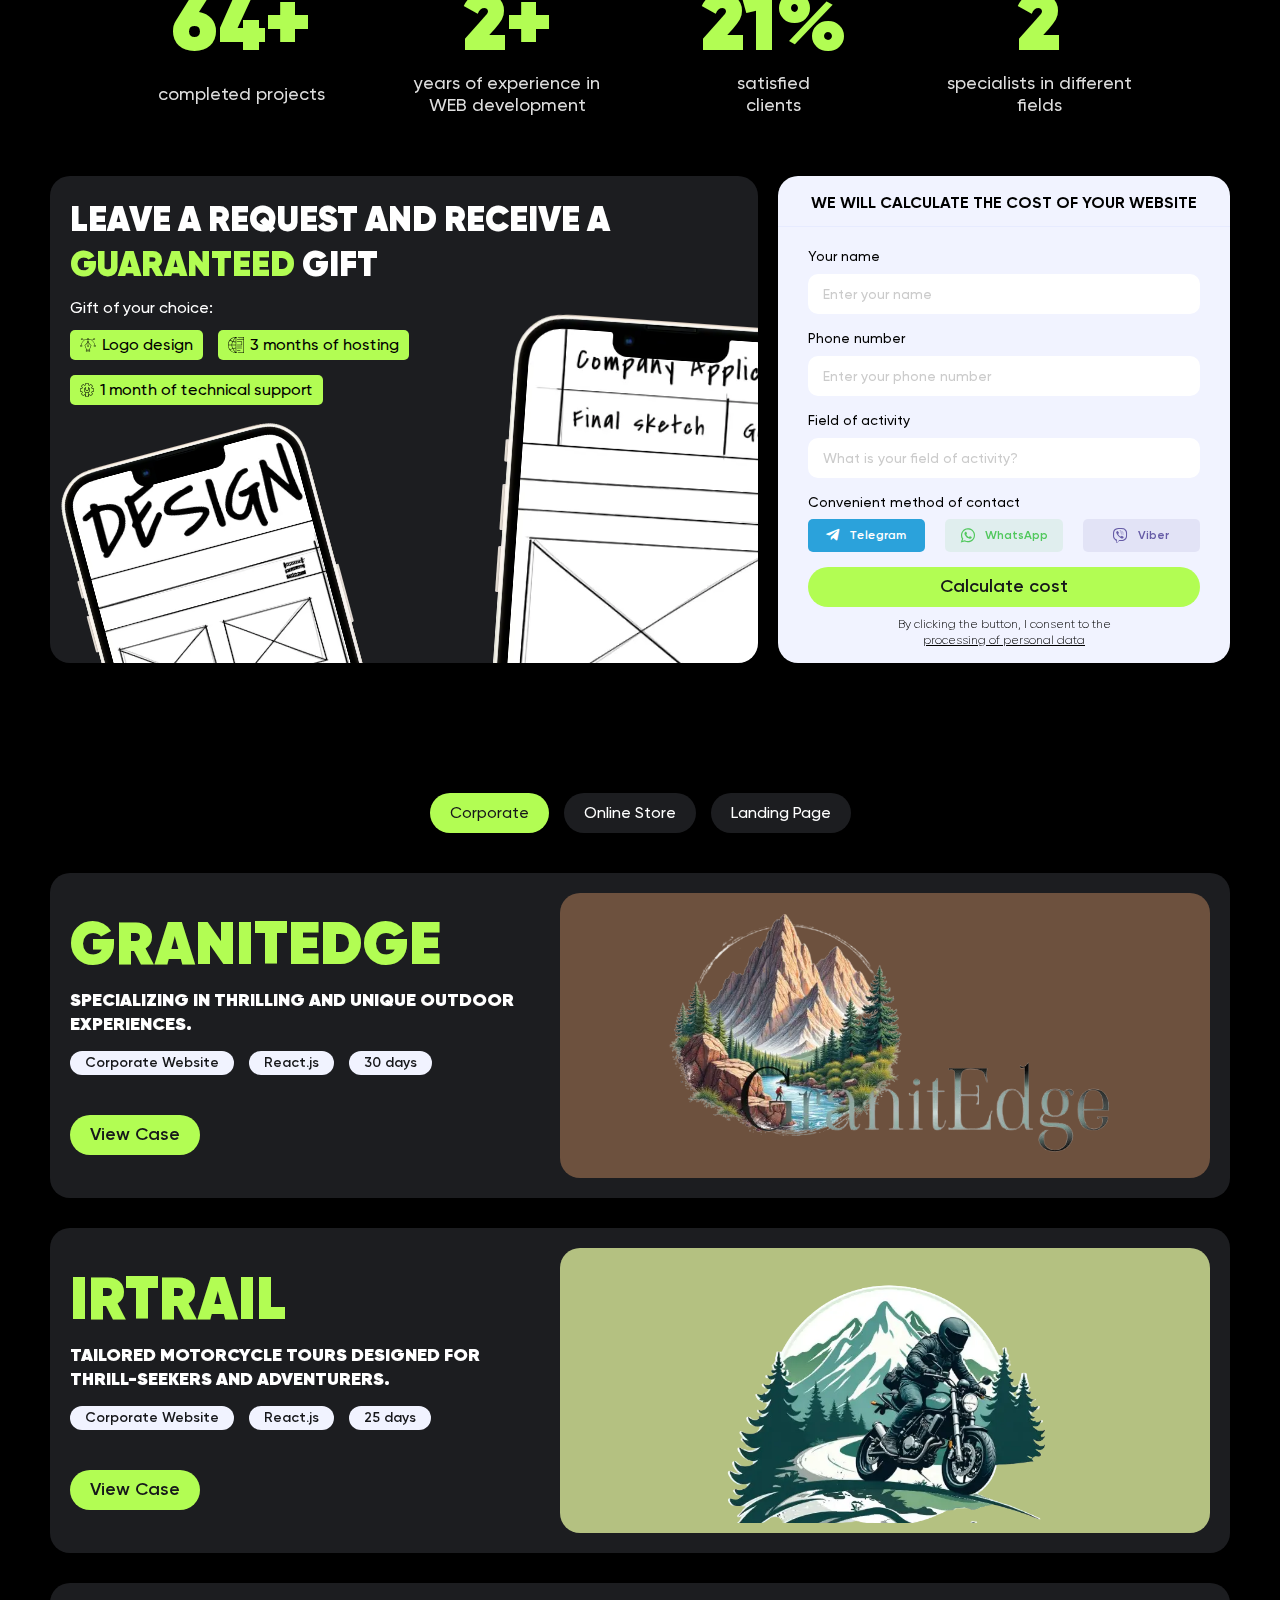
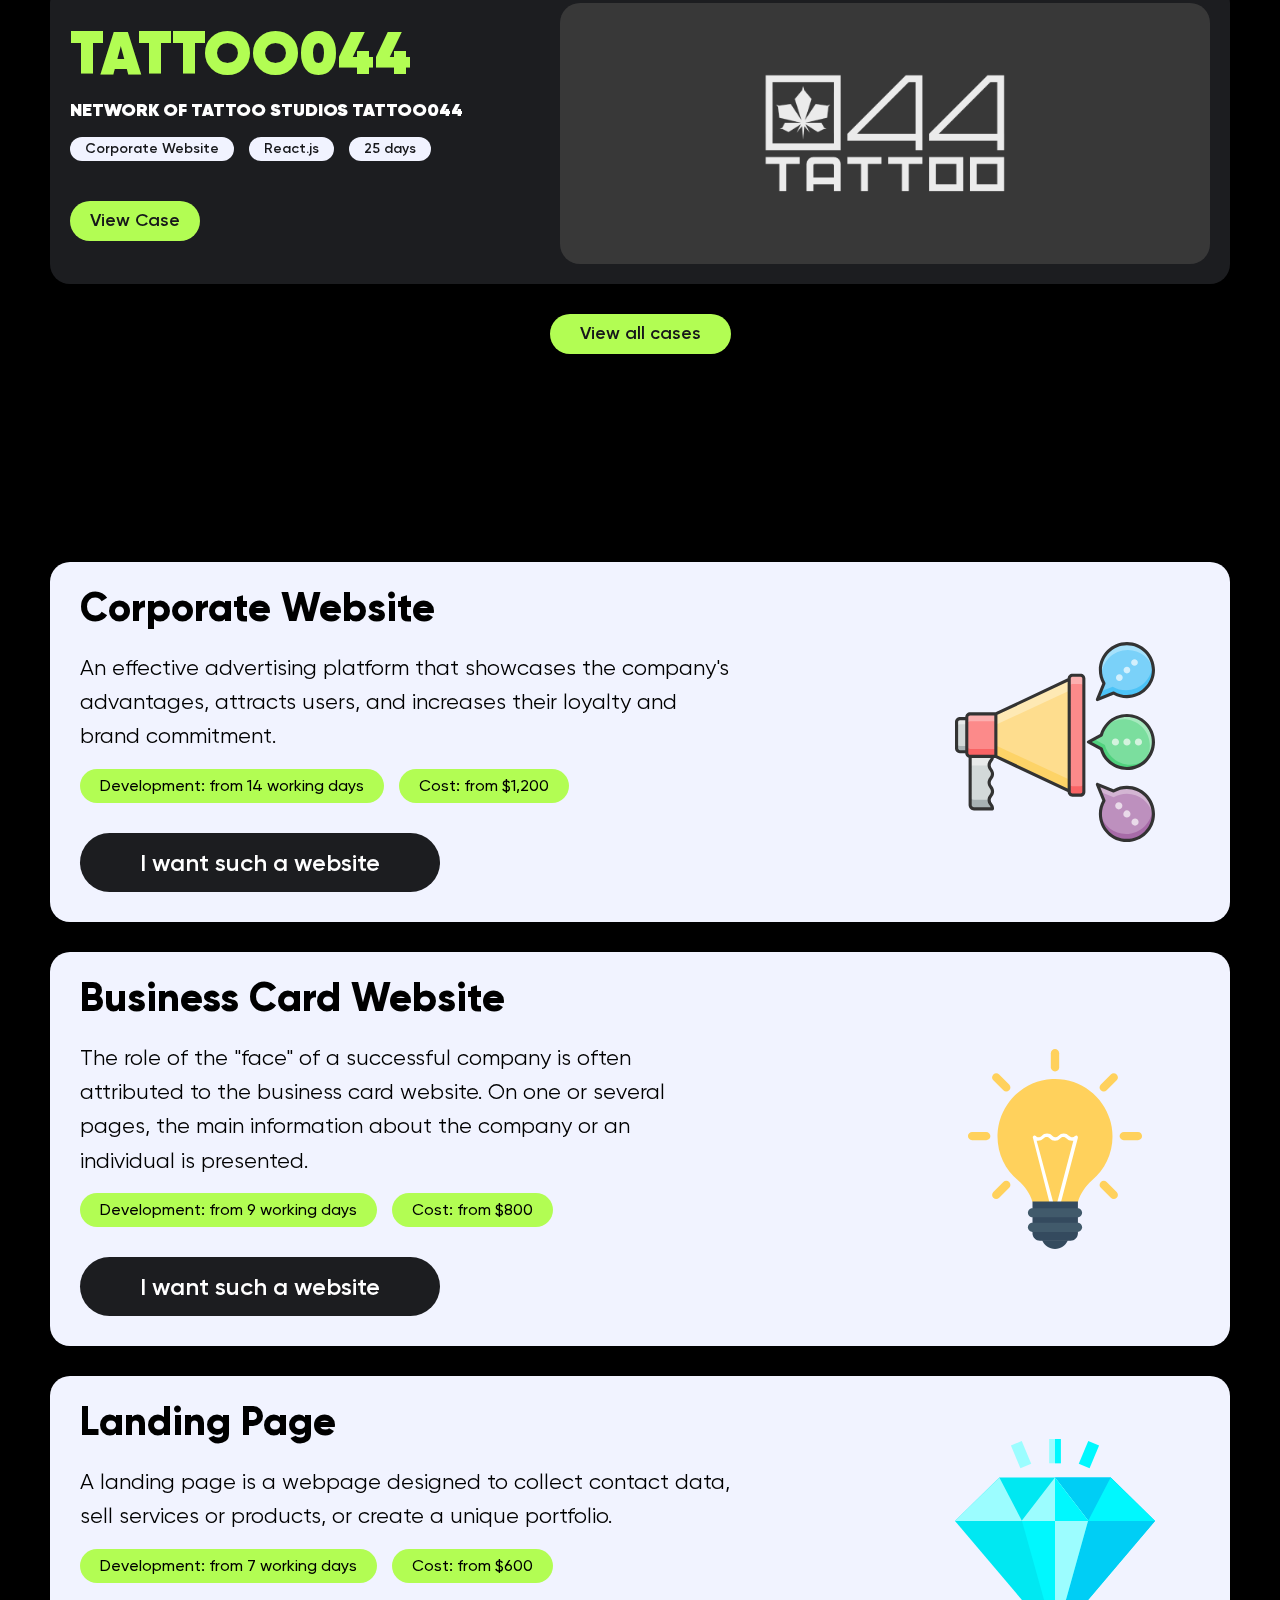
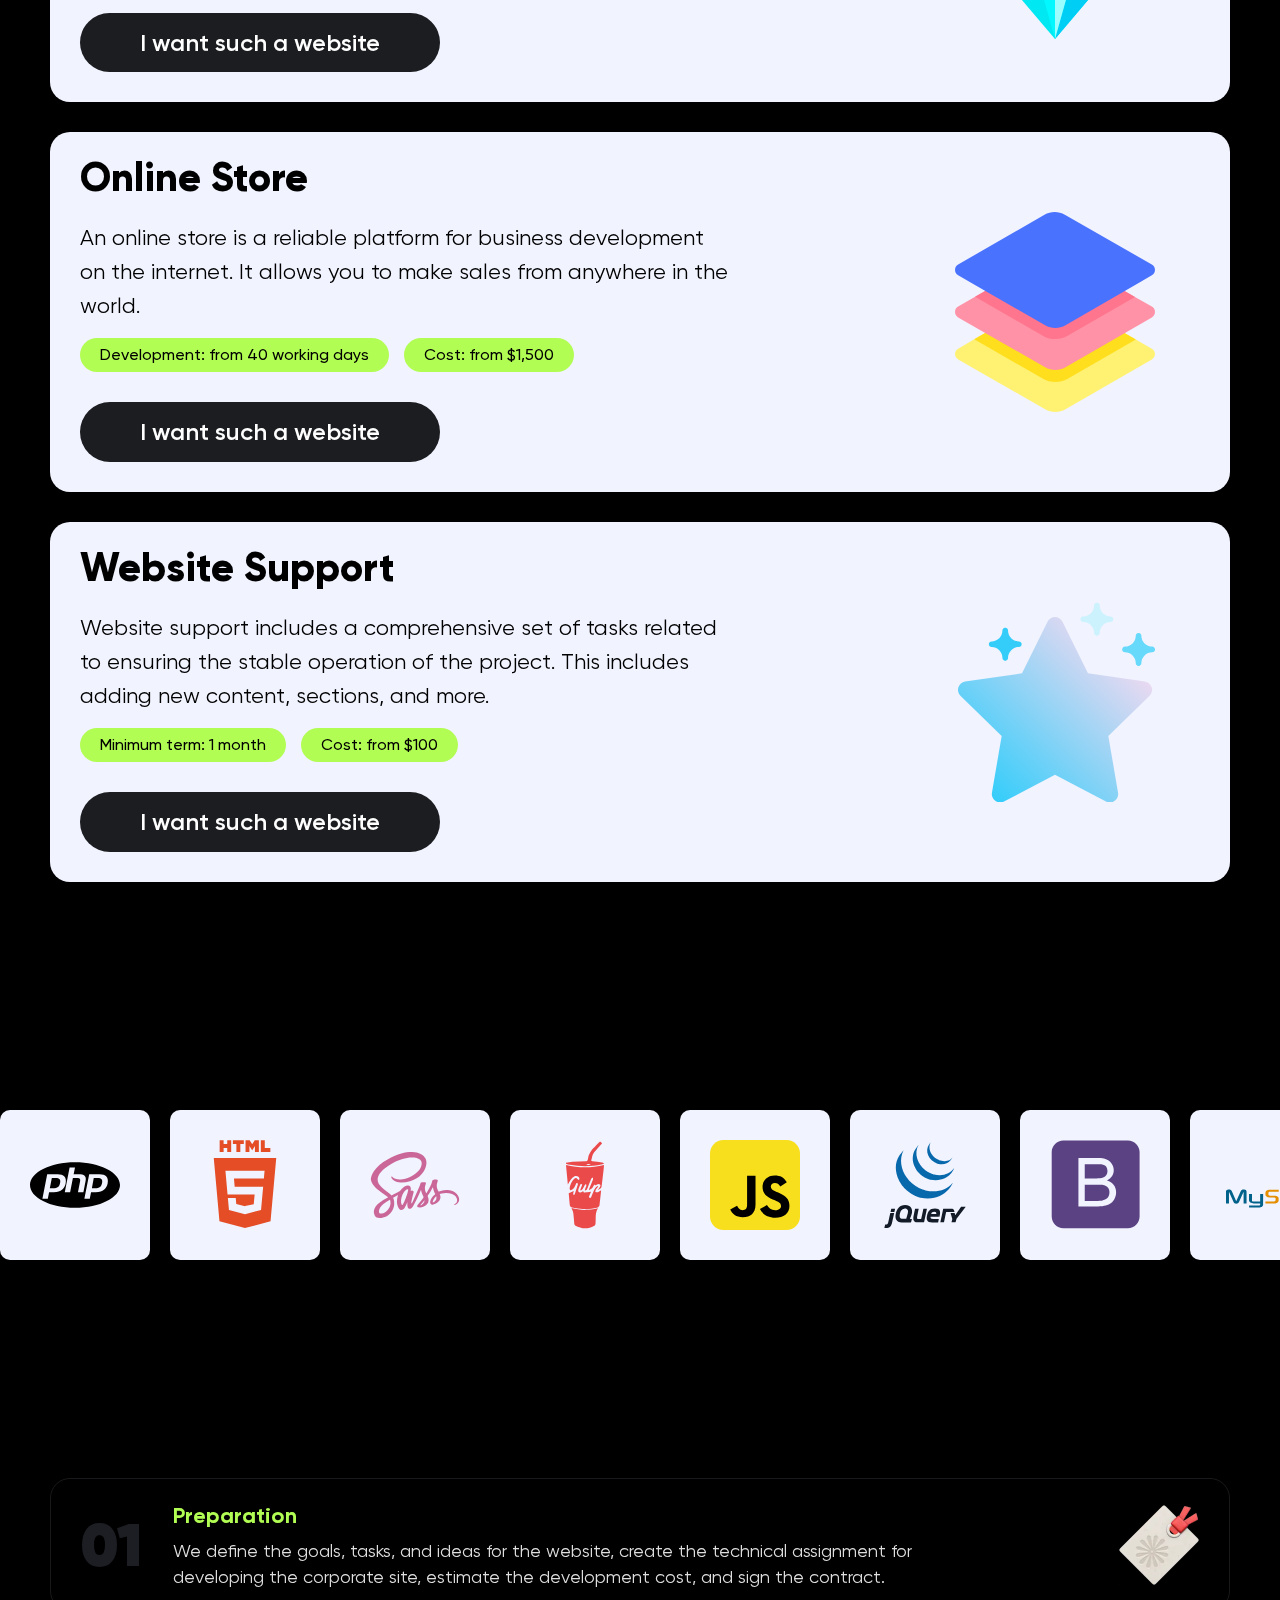
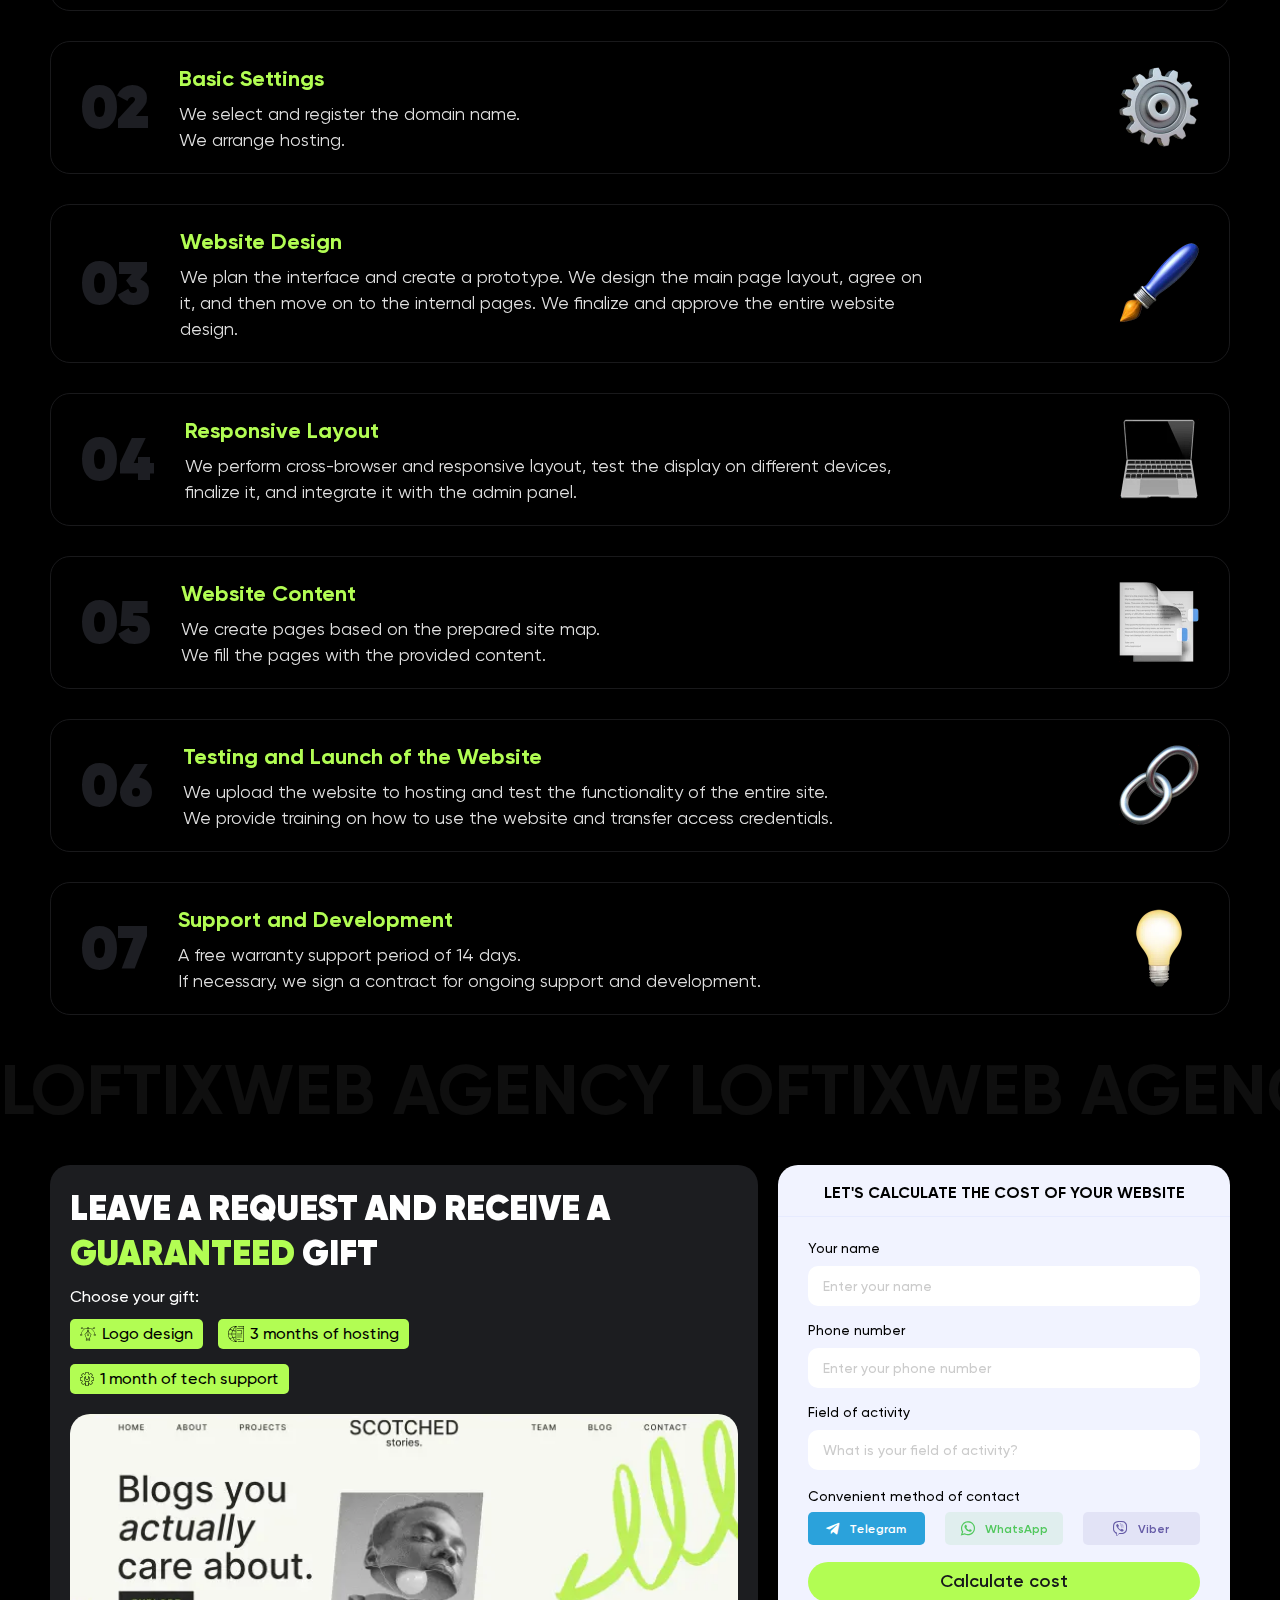
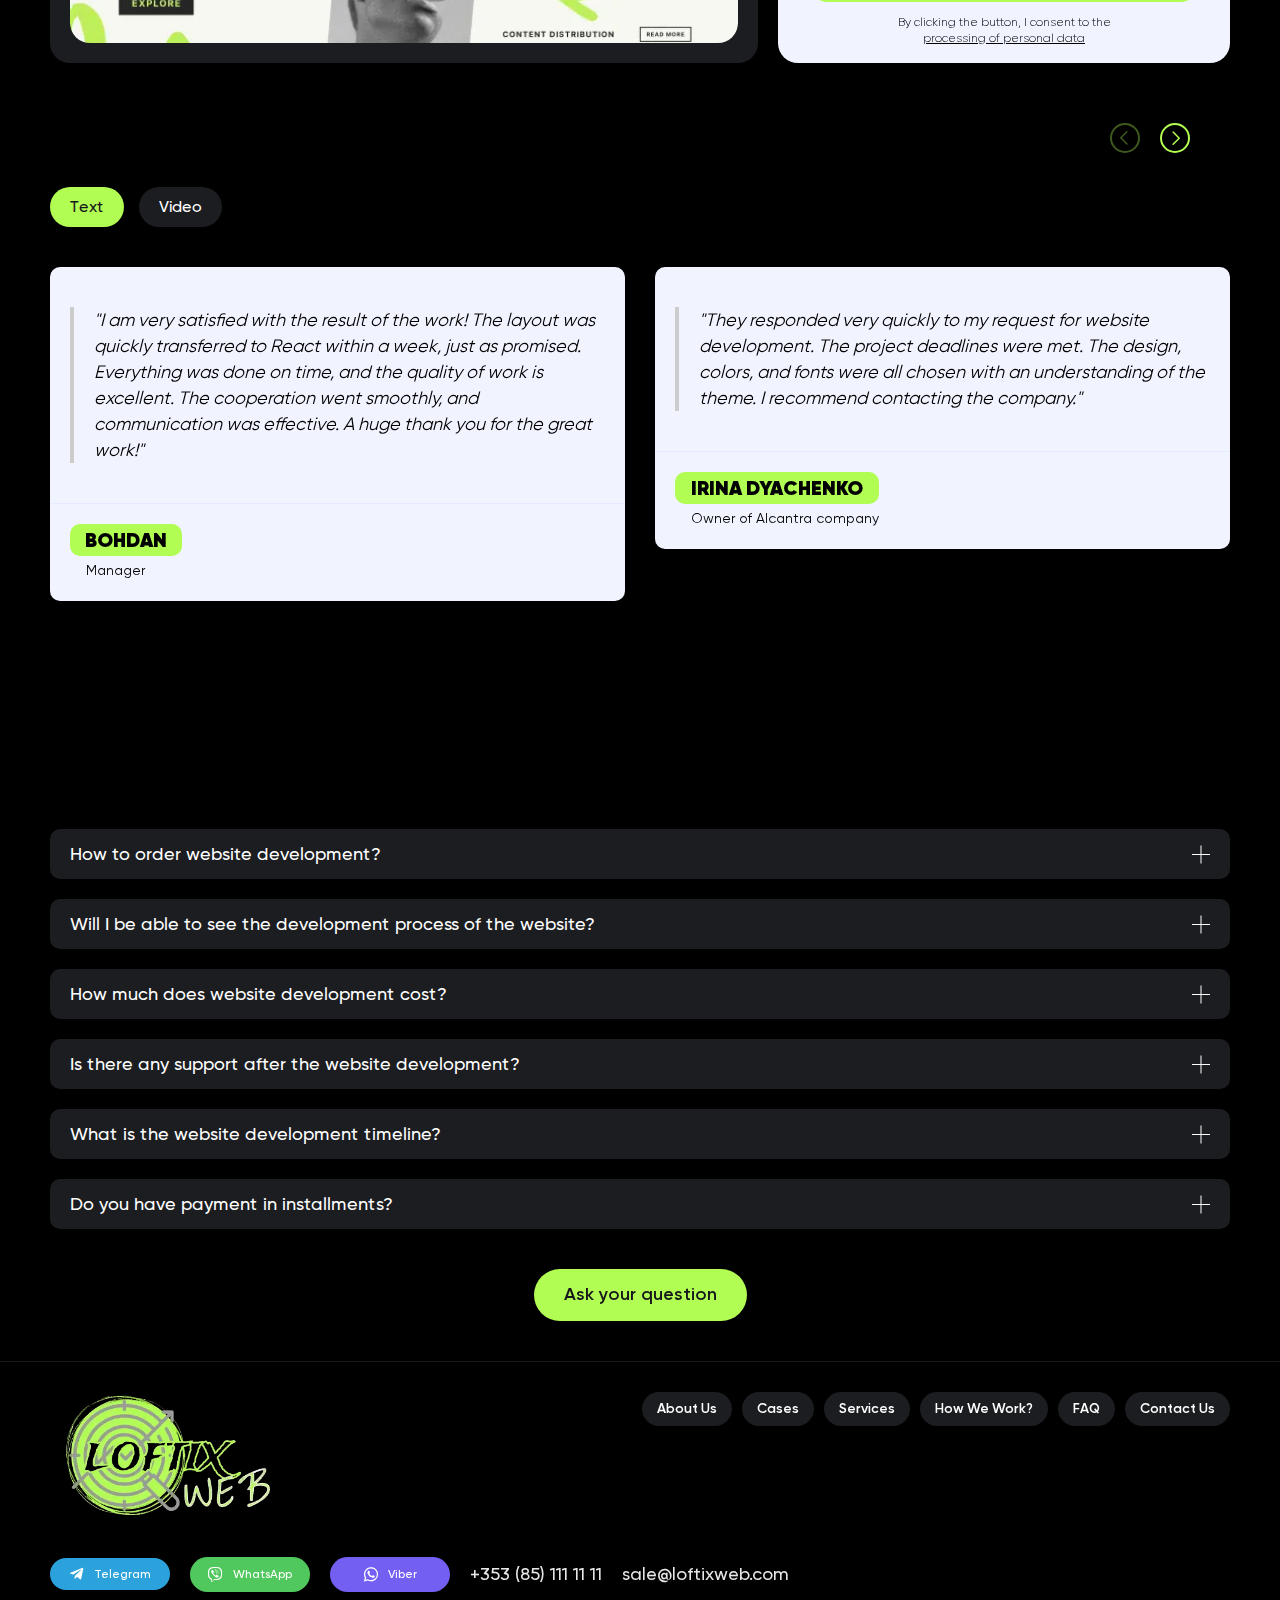
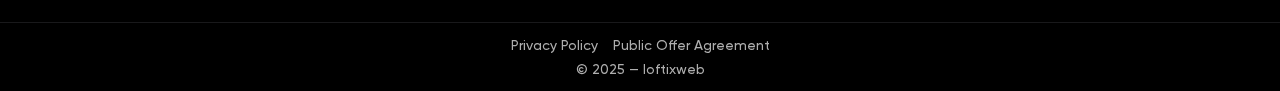
==== commit 0f2502dd: "refactor: opt imgs" ====
--- a/index.html
+++ b/index.html
@@ -20,7 +20,7 @@
       property="og:description"
       content="LoftixWeb helps businesses create high-quality, responsive websites. Get started with our expert web design and development services today!"
     />
-    <meta property="og:image" content="img/why/alex_photo.png" />
+    <meta property="og:image" content="img/why/alex_photo.webp" />
     <meta property="og:url" content="https://aleksayshn.github.io/LoftixWeb/" />
 
     <link rel="stylesheet" href="css/style.min.css" />
@@ -36,7 +36,7 @@
         <div class="header__container">
           <!-- Logo -->
           <a href="index.html" class="header__logo"
-            ><img src="img/loftixLOpacity.png" alt="Logo"
+            ><img src="img/loftixLOpacity.webp" alt="Logo"
           /></a>
           <!-- Navigation Menu -->
           <div class="header__menu menu">
@@ -308,7 +308,7 @@
                 </div>
                 <!-- Image of team member or representative -->
                 <div class="why__image">
-                  <img src="img/why/alex_photo.png" alt="Alexandra" />
+                  <img src="img/why/alex_photo.webp" alt="Alexandra" />
                 </div>
               </div>
             </div>
@@ -562,7 +562,7 @@
                         style="background-color: #6d513e"
                       >
                         <img
-                          src="img/cases/granitedge.png"
+                          src="img/cases/granitedge.webp"
                           alt="Image"
                           style="width: 70%"
                         />
@@ -594,7 +594,7 @@
                         style="background-color: #b4c181"
                       >
                         <img
-                          src="img/cases/logoMtc.png"
+                          src="img/cases/logoMtc.webp"
                           alt="Image"
                           style="width: 50%"
                         />
@@ -655,7 +655,7 @@
                         style="background-color: #b4c181"
                       >
                         <img
-                          src="img/cases/logoMtc.png"
+                          src="img/cases/logoMtc.webp"
                           alt="Image"
                           style="width: 50%"
                         />
@@ -712,7 +712,7 @@
                         style="background-color: #6d513e"
                       >
                         <img
-                          src="img/cases/granitedge.png"
+                          src="img/cases/granitedge.webp"
                           alt="Image"
                           style="width: 70%"
                         />
@@ -804,7 +804,7 @@
                         style="background-color: #b4c181"
                       >
                         <img
-                          src="img/cases/logoMtc.png"
+                          src="img/cases/logoMtc.webp"
                           alt="Image"
                           style="width: 50%"
                         />
@@ -1660,7 +1660,11 @@
           <div class="footer__head">
             <!-- Logo with a link to the homepage -->
             <a href="index.html" class="footer__logo">
-              <img src="img/loftixLOpacity.png" alt="Logo" style="width: 60%" />
+              <img
+                src="img/loftixLOpacity.webp"
+                alt="Logo"
+                style="width: 60%"
+              />
             </a>
 
             <!-- Footer Menu with navigation links -->
